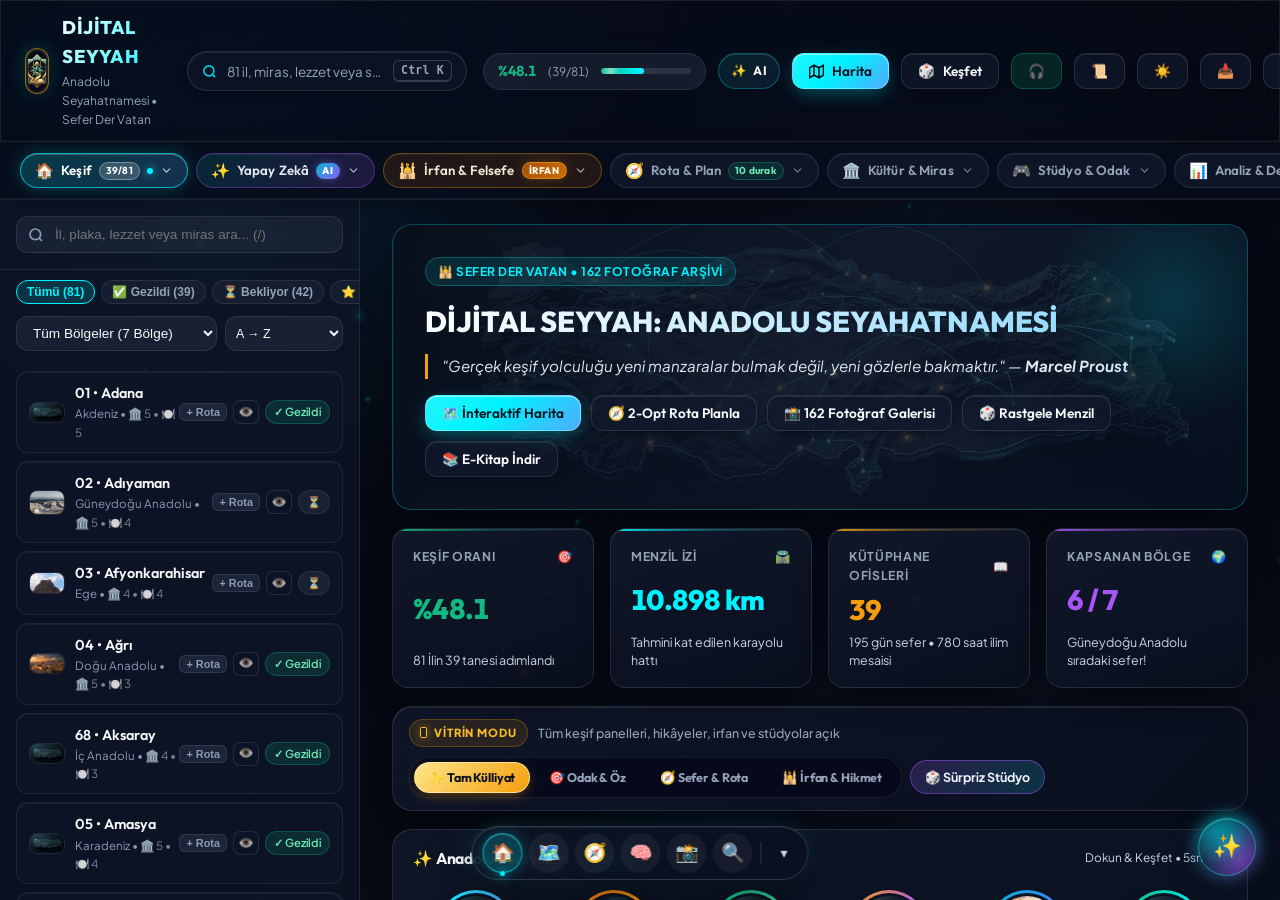
==== index.html @ 4f47860c "feat(wave-11): add cinematic monument lightbox, data vault JSON/GeoJSON hub, PWA v35 sync, CLI docto" ====
﻿<!DOCTYPE html>
<html lang="tr">
<head>
  <meta charset="UTF-8">
  <meta name="viewport" content="width=device-width, initial-scale=1.0">
  <title>Anadolu Seyahatnamesi - Dijital Seyyah Seyir Defteri</title>
  <meta name="description" content="81 il, 7 bölge, 259+ özgün görsel (162 il + 86 anıt ve miras fotoğrafı), kütüphane ofisleri, 2-opt rota optimizasyonu ve modern seyyahın interaktif seyahat günlüğü.">
  <meta name="theme-color" content="#0a0f1d">
  <meta property="og:title" content="Dijital Seyyah — Anadolu Seyahatnamesi">
  <meta property="og:description" content="81 il, 7 bölge, 259+ özgün fotoğraf, 2-Opt TSP rota planlayıcı, başarım rozetleri ve interaktif keşif haritası.">
  <meta property="og:image" content="assets/og-cover.jpg">
  <meta property="og:image:width" content="1200">
  <meta property="og:image:height" content="630">
  <meta property="og:type" content="website">
  <meta name="twitter:card" content="summary_large_image">
  <meta name="twitter:image" content="assets/og-cover.jpg">

  <!-- Favicon, Manifest & Fonts -->
  <link rel="icon" href="assets/logo.svg" type="image/svg+xml">
  <link rel="icon" href="assets/favicon.png" type="image/png" sizes="64x64">
  <link rel="apple-touch-icon" href="assets/logo-192.png">
  <link rel="manifest" href="manifest.json">
  <link rel="preconnect" href="https://fonts.googleapis.com">
  <link rel="preconnect" href="https://fonts.gstatic.com" crossorigin>
  <link href="https://fonts.googleapis.com/css2?family=Outfit:wght@400;600;700;800&family=Plus+Jakarta+Sans:wght@300;400;500;600;700&display=swap" rel="stylesheet">

  <!-- CSS Stylesheets -->
  <link rel="stylesheet" href="style.css?v=33">
  <link rel="stylesheet" href="css/modules.css?v=32">
  <link rel="stylesheet" href="css/modules-v2.css?v=32">
  <link rel="stylesheet" href="css/awwwards-polish.css?v=32">
  <link rel="stylesheet" href="css/nextgen-v4.css?v=32">
  <link rel="stylesheet" href="css/wave5-masterpiece.css?v=32">
  <link rel="stylesheet" href="css/wave6-architecture.css?v=32">
  <link rel="stylesheet" href="css/wave7-irfan-aesthetic.css?v=32">
  <link rel="stylesheet" href="css/wave8-magnum-opus.css?v=32">
  <link rel="stylesheet" href="css/wave9-encyclopedia.css?v=32">
  <link rel="stylesheet" href="css/wave10-ux-polish.css?v=35">
  <link rel="stylesheet" href="css/mobile-responsive-fix.css?v=32">
</head>
<body>
  <div class="app-container">
    <!-- Header Section -->
    <header class="glass">
      <div class="header-left">
        <button class="btn btn-outline mobile-menu-btn" id="btn-mobile-sidebar" aria-label="Şehir Listesini Aç">
          ☰ <span class="mobile-menu-label">İller</span>
        </button>

        <div class="logo-section" id="logo-section" title="Genel Bakışa Dön">
          <div class="logo-icon">
            <img src="assets/logo.png" alt="Dijital Seyyah Amblemi" class="brand-logo-img" width="44" height="44" onerror="this.src='assets/logo.svg'" />
          </div>
          <div class="logo-text">
            <h1>DİJİTAL SEYYAH</h1>
            <p>Anadolu Seyahatnamesi • Sefer Der Vatan</p>
          </div>
        </div>
      </div>

      <!-- Center Spotlight Search Trigger -->
      <button class="header-spotlight-btn" id="btn-cmd-palette" title="Hızlı Komut & Arama Paleti (Ctrl+K)">
        <svg width="15" height="15" viewBox="0 0 24 24" fill="none" stroke="currentColor" stroke-width="2.5"><circle cx="11" cy="11" r="8"></circle><line x1="21" y1="21" x2="16.65" y2="16.65"></line></svg>
        <span class="spotlight-placeholder">81 il, miras, lezzet veya stüdyo ara...</span>
        <kbd class="cmd-kbd">Ctrl K</kbd>
      </button>

      <div class="header-actions">
        <!-- Live Progress Indicator -->
        <div class="header-progress-group">
          <span class="header-progress-pct" id="stats-pct">%0.0</span>
          <span style="font-size: 0.75rem; color: var(--text-muted);" id="stats-count">(0/81)</span>
          <div class="mini-progress-bar">
            <div class="mini-progress-fill" id="stats-progress-bar" style="width: 0%;"></div>
          </div>
        </div>

        <button class="btn btn-primary" id="btn-map" title="İnteraktif Folium Haritasını Aç">
          <svg width="15" height="15" viewBox="0 0 24 24" fill="none" stroke="currentColor" stroke-width="2.5"><polygon points="1 6 1 22 8 18 16 22 23 18 23 2 16 6 8 2 1 6"></polygon><line x1="8" y1="2" x2="8" y2="18"></line><line x1="16" y1="6" x2="16" y2="22"></line></svg>
          <span class="btn-label">Harita</span>
        </button>

        <button class="btn btn-outline" id="btn-random" title="Rastgele Bir Menzil Keşfet">
          🎲 <span class="btn-label">Keşfet</span>
        </button>

        <div class="ambient-menu-wrap" id="ambient-menu-wrap">
          <button class="btn btn-sound" id="btn-ambient" title="Tefekkür & Kütüphane Sesleri" aria-haspopup="true" aria-expanded="false">
            🎧
          </button>
          <div class="ambient-popover" id="ambient-popover" role="dialog" aria-label="Tefekkür Ses Kontrolü">
            <div class="ambient-popover-header">
              <span>🎧 Tefekkür &amp; Kütüphane Sesleri</span>
              <button class="ambient-stop-mini" id="btn-ambient-stop" title="Sesi Kapat">🔇 Kapat</button>
            </div>
            <div class="ambient-presets-list" id="ambient-presets-list">
              <button class="ambient-preset-btn" data-sound-id="ney">
                <span>🎶 Tasavvufi Ney Taksimi</span>
                <span class="ambient-preset-tag">Gerçek Kayıt</span>
              </button>
              <button class="ambient-preset-btn" data-sound-id="rain">
                <span>🌧️ Kütüphane Yağmuru</span>
                <span class="ambient-preset-tag">Odak</span>
              </button>
              <button class="ambient-preset-btn" data-sound-id="wind">
                <span>🌬️ Anadolu Bozkır Esintisi</span>
                <span class="ambient-preset-tag">Tefekkür</span>
              </button>
              <button class="ambient-preset-btn" data-sound-id="waves">
                <span>🌊 Ege &amp; Karadeniz Dalgaları</span>
                <span class="ambient-preset-tag">Huzur</span>
              </button>
            </div>
            <div class="ambient-vol-row">
              <span style="font-size: 0.78rem; color: var(--text-secondary);">🔈 Ses</span>
              <input type="range" id="ambient-volume-slider" class="ambient-vol-slider" min="0" max="100" value="55" aria-label="Ses Seviyesi" />
              <span id="ambient-volume-val" style="font-size: 0.75rem; font-weight: 700; color: var(--accent-cyan); min-width: 34px; text-align: right;">%55</span>
            </div>
            <button class="btn btn-outline ambient-studio-link" id="btn-open-sound-studio">
              🎚️ 5 Kanallı Ses Stüdyosunu Aç ➔
            </button>
          </div>
        </div>

        <button class="btn btn-outline" id="btn-quote" title="Günün Tefekkür Hikmeti">
          📜
        </button>

        <button class="btn btn-outline" id="btn-theme" title="Gece / Gündüz Teması Değiştir" aria-label="Tema Değiştir">
          ☀️
        </button>

        <button class="btn btn-outline" id="btn-export" title="Seyahatnameyi Markdown E-Kitap Olarak İndir">
          📥
        </button>

        <button class="btn btn-outline" id="btn-data-vault" title="Veri Kasası: Yedekle / Geri Yükle / GeoJSON (Alt+B)" aria-label="Veri Kasası" onclick="window.SEYYAH_MODULES && window.SEYYAH_MODULES.dataVault && window.SEYYAH_MODULES.dataVault.open()">
          🗄️
        </button>
      </div>
    </header>

    <!-- Mobile Sidebar Backdrop -->
    <div class="sidebar-backdrop" id="sidebar-backdrop"></div>

    <!-- Secondary Interactive Modules Navigation Strip -->
    <nav class="module-nav-strip" aria-label="Keşif Modülleri">
      <button class="module-nav-btn active" data-view="dashboard">🏠 Genel Bakış</button>
      <button class="module-nav-btn" data-view="cinematicTour">🎬 Sinematik Tur</button>
      <button class="module-nav-btn" data-view="atlas">🗺️ Vektör Atlas</button>
      <button class="module-nav-btn" data-view="route">🧭 Rota &amp; GPX</button>
      <button class="module-nav-btn" data-view="radar">📡 Menzil Radarı</button>
      <button class="module-nav-btn" data-view="advisor">✨ Seyyah Rehberi</button>
      <button class="module-nav-btn" data-view="aiPlanner">🧠 AI Planlayıcı</button>
      <button class="module-nav-btn" data-view="pomodoro">🍅 Kütüphane Odak</button>
      <button class="module-nav-btn" data-view="achievements">🏆 Başarımlar</button>
      <button class="module-nav-btn" data-view="bucketList">🎯 Hedefler</button>
      <button class="module-nav-btn" data-view="photoWall">🖼️ 162 Mozaik</button>
      <button class="module-nav-btn" data-view="deepStats">📈 İleri Analitik</button>
      <button class="module-nav-btn" data-view="passport">🛂 Pasaport</button>
      <button class="module-nav-btn" data-view="unesco">🏛️ UNESCO (21)</button>
      <button class="module-nav-btn" data-view="regions">🌍 7 Bölge</button>
      <button class="module-nav-btn" data-view="gallery">📸 Galeri (162)</button>
      <button class="module-nav-btn" data-view="compare">⚖️ Karşılaştır</button>
      <button class="module-nav-btn" data-view="gastronomy">🍽️ Lezzetler</button>
      <button class="module-nav-btn" data-view="landmarks">🕌 Miras (373)</button>
      <button class="module-nav-btn" data-view="libraries">📚 Kütüphaneler</button>
      <button class="module-nav-btn" data-view="quiz">🎯 Bilgi Yarışması</button>
      <button class="module-nav-btn" data-view="distanceGame">🎮 Mesafe Düellosu</button>
      <button class="module-nav-btn" data-view="analytics">📊 81 Plaka</button>
      <button class="module-nav-btn" data-view="timeline">⏳ Kronoloji</button>
      <button class="module-nav-btn" data-view="seasons">🌤️ Mevsimler</button>
      <button class="module-nav-btn" data-view="postcard">📮 Kartpostal</button>
      <button class="module-nav-btn" data-view="sound">🎧 Ses Stüdyosu</button>
      <button class="module-nav-btn" data-view="packing">🎒 Sırt Çantası</button>
      <button class="module-nav-btn" data-view="budget">💰 Bütçe</button>
      <button class="module-nav-btn" data-view="reader">📖 Makaleler</button>
      <button class="module-nav-btn" data-view="journal">📝 Seyir Defterim</button>
    </nav>

    <!-- Main Workspace Layout -->
    <div class="main-layout">
      <!-- Left Sidebar (Search & City Explorer) -->
      <aside class="sidebar" id="city-sidebar">
        <!-- Mobile Sidebar Header -->
        <div class="sidebar-mobile-header">
          <span>🗺️ 81 İl Keşif Rehberi</span>
          <button class="modal-close-btn" id="btn-close-sidebar" aria-label="Listeyi Kapat">&times;</button>
        </div>

        <!-- Search Box -->
        <div class="sidebar-search-box">
          <div class="search-input-wrapper">
            <svg width="16" height="16" viewBox="0 0 24 24" fill="none" stroke="currentColor" stroke-width="2.5"><circle cx="11" cy="11" r="8"></circle><line x1="21" y1="21" x2="16.65" y2="16.65"></line></svg>
            <input type="text" id="search-input" class="search-input" placeholder="İl, plaka, lezzet veya miras ara... (/)">
          </div>
        </div>

        <!-- Filter Pills -->
        <div class="filter-pills">
          <button class="filter-pill active" data-filter="all" id="pill-all">Tümü (81)</button>
          <button class="filter-pill" data-filter="visited" id="pill-visited">✅ Gezildi</button>
          <button class="filter-pill" data-filter="unvisited" id="pill-unvisited">⏳ Bekliyor</button>
          <button class="filter-pill" data-filter="favorites" id="pill-favorites">⭐ Favori (0)</button>
        </div>

        <!-- Region & Sort Controls -->
        <div class="region-filter-wrapper sidebar-selects-row">
          <select id="region-select" class="region-select">
            <option value="all">Tüm Bölgeler (7 Bölge)</option>
          </select>
          <select id="sort-select" class="region-select sort-select" aria-label="Sıralama">
            <option value="name">A → Z</option>
            <option value="plate">Plaka 01→81</option>
            <option value="visited">Gezilenler Önce</option>
          </select>
        </div>

        <!-- Scrollable Cities List -->
        <div class="cities-list" id="cities-list">
          <!-- Rendered dynamically by app.js -->
        </div>
      </aside>

      <!-- Central Content Viewport -->
      <main class="content-viewport" id="viewport-content">
        <!-- Rendered dynamically by app.js -->
      </main>
    </div>
  </div>

  <!-- Interactive Map Modal Overlay -->
  <div class="modal-overlay" id="map-modal" role="dialog" aria-modal="true" aria-label="İnteraktif Keşif Haritası">
    <div class="modal-content" style="width: 95%; max-width: 1240px; height: 90vh;">
      <div class="modal-header">
        <div style="font-family: var(--font-heading); font-weight: 700; font-size: 1.1rem; color: var(--accent-cyan); display: flex; align-items: center; gap: 8px;">
          🗺️ İnteraktif Folium / Leaflet Keşif Haritası
        </div>
        <button class="modal-close-btn" aria-label="Kapat">&times;</button>
      </div>
      <div class="modal-body" style="height: 100%;">
        <iframe id="map-iframe" src="travel_map.html?v=32" style="width: 100%; height: 100%; border: none;" title="Seyahat Haritası"></iframe>
      </div>
    </div>
  </div>

  <!-- Hikmet / Quote Modal Overlay -->
  <div class="modal-overlay" id="quote-modal" role="dialog" aria-modal="true" aria-label="Günün Tefekkür Hikmeti">
    <div class="modal-content quote-modal-content">
      <div class="modal-header">
        <div style="font-family: var(--font-heading); font-weight: 700; font-size: 1.05rem; color: var(--accent-gold); display: flex; align-items: center; gap: 8px;">
          📜 Günün Tefekkür Hikmeti
        </div>
        <button class="modal-close-btn" aria-label="Kapat">&times;</button>
      </div>
      <div class="modal-body quote-modal-body">
        <blockquote class="quote-modal-text" id="quote-modal-text"></blockquote>
        <div class="quote-modal-author" id="quote-modal-author"></div>
        <div class="quote-modal-actions">
          <button class="btn btn-primary" id="btn-next-quote">✨ Yeni Hikmet Getir</button>
          <button class="btn btn-outline" id="btn-copy-quote">📋 Kopyala</button>
        </div>
      </div>
    </div>
  </div>

  <!-- Photo Gallery Lightbox Modal Overlay -->
  <div class="modal-overlay lightbox-overlay" id="lightbox-modal" role="dialog" aria-modal="true" aria-label="Fotoğraf Galerisi Önizleme">
    <div class="lightbox-content">
      <button class="lightbox-close-btn modal-close-btn" id="lightbox-close-btn" aria-label="Kapat">&times;</button>
      <button class="lightbox-nav-btn lightbox-prev" id="lightbox-prev-btn" aria-label="Önceki Fotoğraf">&#10094;</button>
      <figure class="lightbox-figure">
        <img id="lightbox-img" src="" alt="Menzil Fotoğrafı" />
        <figcaption class="lightbox-caption" id="lightbox-caption"></figcaption>
      </figure>
      <button class="lightbox-nav-btn lightbox-next" id="lightbox-next-btn" aria-label="Sonraki Fotoğraf">&#10095;</button>
    </div>
  </div>

  <!-- Toast Notification Container -->
  <div class="toast-container" id="toast-container" aria-live="polite"></div>

  <!-- Data Module, Interactive Feature Modules & SPA Application Engine -->
  <script src="web_data.js?v=32"></script>
  <script src="js/ai-core.js?v=32"></script>
  <script src="js/command-palette.js?v=32"></script>
  <script src="js/city-compare.js?v=32"></script>
  <script src="js/gastronomy-atlas.js?v=32"></script>
  <script src="js/library-directory.js?v=32"></script>
  <script src="js/anatolia-quiz.js?v=32"></script>
  <script src="js/analytics-charts.js?v=32"></script>
  <script src="js/travel-journal.js?v=32"></script>
  <script src="js/route-tools.js?v=32"></script>
  <script src="js/pwa-ux.js?v=32"></script>
  <script src="js/turkey-svg-atlas.js?v=32"></script>
  <script src="js/packing-checklist.js?v=32"></script>
  <script src="js/postcard-studio.js?v=32"></script>
  <script src="js/heritage-timeline.js?v=32"></script>
  <script src="js/sound-mixer.js?v=32"></script>
  <script src="js/weather-season-guide.js?v=32"></script>
  <script src="js/landmark-explorer.js?v=32"></script>
  <script src="js/reading-companion.js?v=32"></script>
  <script src="js/budget-planner.js?v=32"></script>
  <script src="js/cinematic-tour.js?v=32"></script>
  <script src="js/seyyah-passport.js?v=32"></script>
  <script src="js/radar-explorer.js?v=32"></script>
  <script src="js/seyyah-advisor.js?v=32"></script>
  <script src="js/unesco-showcase.js?v=34"></script>
  <script src="js/distance-game.js?v=32"></script>
  <script src="js/region-dossier.js?v=32"></script>
  <script src="js/ambient-motion.js?v=32"></script>
  <script src="js/dashboard-v3.js?v=32"></script>
  <script src="js/admin-panel.js?v=32"></script>
  <script src="js/floating-ai-copilot.js?v=32"></script>
  <script src="js/ai-city-concierge.js?v=32"></script>
  <script src="js/live-weather-prayer.js?v=32"></script>
  <script src="js/smart-route-ai.js?v=32"></script>
  <script src="js/interactive-3d-cards.js?v=32"></script>
  <script src="js/voice-narrator.js?v=32"></script>
  <script src="js/story-reels.js?v=32"></script>
  <script src="js/keyboard-hud.js?v=32"></script>
  <script src="js/share-card-studio.js?v=32"></script>
  <script src="js/mobile-ux-polish.js?v=32"></script>
  <script src="js/pomodoro-library.js?v=32"></script>
  <script src="js/achievement-engine.js?v=32"></script>
  <script src="js/photo-map-wall.js?v=32"></script>
  <script src="js/bucket-list.js?v=32"></script>
  <script src="js/stats-deep-analytics.js?v=32"></script>
  <script src="js/daily-hikmet-banner.js?v=32"></script>
  <script src="js/accessibility-pwa-pro.js?v=32"></script>
  <script src="js/modern-nav-shell.js?v=32"></script>
  <script src="js/ai-mood-discovery.js?v=32"></script>
  <script src="js/ai-journal-writer.js?v=32"></script>
  <script src="js/ai-city-vs-battle.js?v=32"></script>
  <script src="js/ai-smart-quiz.js?v=32"></script>
  <script src="js/ai-semantic-search.js?v=32"></script>
  <script src="js/ai-gastronomy-chef.js?v=32"></script>
  <script src="js/ai-telemetry-hud.js?v=32"></script>
  <script src="js/sufi-atlas-irfan.js?v=32"></script>
  <script src="js/seven-valleys-sefer.js?v=32"></script>
  <script src="js/tefekkur-zen-mode.js?v=32"></script>
  <script src="js/philosophy-dialogues.js?v=32"></script>
  <script src="js/city-soul-inscriptions.js?v=32"></script>
  <script src="js/dashboard-philosophy-ribbon.js?v=32"></script>
  <script src="js/nomad-ethos-manifesto.js?v=32"></script>
  <script src="js/civilization-layers.js?v=32"></script>
  <script src="js/dashboard-orchestrator.js?v=32"></script>
  <script src="js/constellation-sky-map.js?v=32"></script>
  <script src="js/karavansaray-network.js?v=34"></script>
  <script src="js/anadolu-poetry-divan.js?v=32"></script>
  <script src="js/library-work-log.js?v=32"></script>
  <script src="js/city-breadcrumb-nav.js?v=32"></script>
  <script src="js/expedition-certificate.js?v=32"></script>
  <script src="js/anadolu-dialect-proverbs.js?v=32"></script>
  <script src="js/thermal-nature-wonders.js?v=34"></script>
  <script src="js/artisan-crafts-bazaar.js?v=32"></script>
  <script src="js/expedition-logbook-timeline.js?v=32"></script>
  <script src="js/mezopotamya-planner.js?v=32"></script>
  <script src="js/anadolu-music-makam.js?v=32"></script>
  <script src="js/architectural-wonders.js?v=34"></script>
  <script src="js/city-quick-preview-modal.js?v=32"></script>
  <script src="js/reading-highlights-notes.js?v=32"></script>
  <script src="js/monument-lightbox-ux.js?v=35"></script>
  <script src="js/data-vault-sync.js?v=35"></script>
  <script src="app.js?v=33"></script>
</body>
</html>
---- style.css ----
/* ==========================================================================
   ANADOLU SEYAHATNAMESİ - ULTRA MODERN GLASSMORPHISM CYBER-SUFI THEME
   ========================================================================== */

:root {
  --bg-primary: #0a0f1d;
  --bg-secondary: #0f172a;
  --bg-card: rgba(30, 41, 59, 0.7);
  --bg-glass: rgba(15, 23, 42, 0.85);
  
  --accent-cyan: #00f2fe;
  --accent-blue: #4facfe;
  --accent-emerald: #10b981;
  --accent-gold: #f59e0b;
  --accent-purple: #a855f7;
  
  --text-primary: #f8fafc;
  --text-secondary: #94a3b8;
  --text-muted: #64748b;
  
  --border-glass: rgba(255, 255, 255, 0.1);
  --border-glow: rgba(0, 242, 254, 0.35);
  
  --radius-sm: 8px;
  --radius-md: 12px;
  --radius-lg: 20px;
  --radius-full: 9999px;
  
  --shadow-subtle: 0 10px 25px -5px rgba(0, 0, 0, 0.5);
  --shadow-glow: 0 0 25px rgba(0, 242, 254, 0.25);
  --font-heading: 'Outfit', -apple-system, BlinkMacSystemFont, 'Segoe UI', Roboto, sans-serif;
  --font-body: 'Plus Jakarta Sans', -apple-system, BlinkMacSystemFont, 'Segoe UI', Roboto, sans-serif;
}

* {
  box-sizing: border-box;
  margin: 0;
  padding: 0;
  scrollbar-width: thin;
  scrollbar-color: rgba(255, 255, 255, 0.2) transparent;
}

body {
  background-color: var(--bg-primary);
  background-image: 
    radial-gradient(at 0% 0%, rgba(0, 242, 254, 0.1) 0px, transparent 50%),
    radial-gradient(at 100% 100%, rgba(16, 185, 129, 0.08) 0px, transparent 50%),
    radial-gradient(at 50% 50%, rgba(15, 23, 42, 0.5) 0px, transparent 100%);
  color: var(--text-primary);
  font-family: var(--font-body);
  min-height: 100vh;
  overflow-x: hidden;
  line-height: 1.6;
}

/* Glassmorphism Classes */
.glass {
  background: var(--bg-glass);
  backdrop-filter: blur(16px);
  -webkit-backdrop-filter: blur(16px);
  border: 1px solid var(--border-glass);
}

.glass-card {
  background: var(--bg-card);
  backdrop-filter: blur(12px);
  -webkit-backdrop-filter: blur(12px);
  border: 1px solid var(--border-glass);
  border-radius: var(--radius-md);
  transition: all 0.3s cubic-bezier(0.4, 0, 0.2, 1);
}

.glass-card:hover {
  border-color: var(--border-glow);
  transform: translateY(-2px);
  box-shadow: var(--shadow-glow);
}

/* App Container */
.app-container {
  display: flex;
  flex-direction: column;
  height: 100vh;
  overflow: hidden;
}

/* Header */
header {
  padding: 12px 24px;
  display: flex;
  justify-content: space-between;
  align-items: center;
  border-bottom: 1px solid var(--border-glass);
  z-index: 100;
  flex-shrink: 0;
}

.logo-section {
  display: flex;
  align-items: center;
  gap: 13px;
  cursor: pointer;
  user-select: none;
}

.logo-icon {
  width: 46px;
  height: 46px;
  border-radius: 13px;
  background: radial-gradient(circle at 50% 40%, #111c35 0%, #050811 100%);
  border: 1.5px solid rgba(251, 191, 36, 0.55);
  display: flex;
  align-items: center;
  justify-content: center;
  overflow: hidden;
  padding: 2px;
  box-shadow: 0 4px 16px rgba(0, 0, 0, 0.55), 0 0 18px rgba(0, 242, 254, 0.25), inset 0 0 8px rgba(251, 191, 36, 0.2);
  transition: transform 0.28s cubic-bezier(0.22, 1, 0.36, 1), box-shadow 0.28s ease, border-color 0.28s ease;
}

.logo-section:hover .logo-icon {
  transform: scale(1.07) rotate(-3deg);
  border-color: #00f2fe;
  box-shadow: 0 6px 22px rgba(0, 0, 0, 0.65), 0 0 24px rgba(0, 242, 254, 0.48), 0 0 18px rgba(251, 191, 36, 0.35);
}

.brand-logo-img {
  width: 100%;
  height: 100%;
  object-fit: cover;
  border-radius: 10px;
  display: block;
}

.logo-text h1 {
  font-family: var(--font-heading);
  font-size: 1.15rem;
  font-weight: 800;
  letter-spacing: 0.5px;
  background: linear-gradient(135deg, #ffffff 0%, var(--accent-cyan) 100%);
  -webkit-background-clip: text;
  -webkit-text-fill-color: transparent;
}

.logo-text p {
  font-size: 0.75rem;
  color: var(--text-secondary);
}

.header-actions {
  display: flex;
  align-items: center;
  gap: 12px;
}

.header-progress-group {
  display: flex;
  align-items: center;
  gap: 12px;
  background: rgba(30, 41, 59, 0.6);
  padding: 6px 14px;
  border-radius: var(--radius-full);
  border: 1px solid var(--border-glass);
}

.header-progress-label {
  font-size: 0.75rem;
  color: var(--text-secondary);
}

.header-progress-pct {
  font-family: var(--font-heading);
  font-weight: 700;
  font-size: 0.9rem;
  color: var(--accent-emerald);
}

.mini-progress-bar {
  width: 90px;
  height: 6px;
  background: rgba(255, 255, 255, 0.1);
  border-radius: var(--radius-full);
  overflow: hidden;
}

.mini-progress-fill {
  height: 100%;
  background: linear-gradient(90deg, var(--accent-emerald), var(--accent-cyan));
  border-radius: var(--radius-full);
  transition: width 0.8s ease;
}

/* Action Buttons */
.btn {
  display: inline-flex;
  align-items: center;
  gap: 8px;
  padding: 8px 16px;
  border-radius: var(--radius-md);
  font-family: var(--font-heading);
  font-size: 0.85rem;
  font-weight: 600;
  cursor: pointer;
  border: 1px solid transparent;
  transition: all 0.2s ease;
  text-decoration: none;
}

.btn-primary {
  background: linear-gradient(135deg, var(--accent-cyan) 0%, var(--accent-blue) 100%);
  color: #04121d;
  box-shadow: 0 4px 15px rgba(0, 242, 254, 0.3);
}

.btn-primary:hover {
  transform: translateY(-1px);
  box-shadow: 0 6px 20px rgba(0, 242, 254, 0.5);
}

.btn-outline {
  background: rgba(30, 41, 59, 0.6);
  color: var(--text-primary);
  border-color: var(--border-glass);
}

.btn-outline:hover {
  background: rgba(51, 65, 85, 0.8);
  border-color: var(--accent-cyan);
  color: var(--accent-cyan);
}

.btn-sound {
  background: rgba(16, 185, 129, 0.15);
  border-color: rgba(16, 185, 129, 0.3);
  color: var(--accent-emerald);
}

.btn-sound.active {
  background: var(--accent-emerald);
  color: #04121d;
  box-shadow: 0 0 15px rgba(16, 185, 129, 0.5);
}

/* Main Layout Grid */
.main-layout {
  display: grid;
  grid-template-columns: 360px 1fr;
  flex: 1;
  overflow: hidden;
}

/* Sidebar */
aside.sidebar {
  border-right: 1px solid var(--border-glass);
  display: flex;
  flex-direction: column;
  overflow: hidden;
  background: rgba(15, 23, 42, 0.6);
}

.sidebar-search-box {
  padding: 16px;
  border-bottom: 1px solid var(--border-glass);
}

.search-input-wrapper {
  position: relative;
  display: flex;
  align-items: center;
}

.search-input-wrapper svg {
  position: absolute;
  left: 12px;
  color: var(--text-muted);
}

.search-input {
  width: 100%;
  padding: 10px 12px 10px 38px;
  background: rgba(30, 41, 59, 0.7);
  border: 1px solid var(--border-glass);
  border-radius: var(--radius-md);
  color: var(--text-primary);
  font-size: 0.85rem;
  outline: none;
  transition: all 0.2s ease;
}

.search-input:focus {
  border-color: var(--accent-cyan);
  box-shadow: 0 0 10px rgba(0, 242, 254, 0.25);
}

.filter-pills {
  display: flex;
  gap: 6px;
  padding: 10px 16px 6px;
  overflow-x: auto;
}

.filter-pill {
  padding: 4px 10px;
  border-radius: var(--radius-full);
  font-size: 0.75rem;
  font-weight: 600;
  cursor: pointer;
  background: rgba(30, 41, 59, 0.5);
  color: var(--text-secondary);
  border: 1px solid var(--border-glass);
  white-space: nowrap;
  transition: all 0.2s ease;
}

.filter-pill.active {
  background: rgba(0, 242, 254, 0.15);
  color: var(--accent-cyan);
  border-color: var(--accent-cyan);
}

.region-filter-wrapper {
  padding: 6px 16px 12px;
}

.region-select {
  width: 100%;
  padding: 8px 12px;
  background: rgba(30, 41, 59, 0.7);
  border: 1px solid var(--border-glass);
  border-radius: var(--radius-md);
  color: var(--text-primary);
  font-size: 0.85rem;
  outline: none;
  cursor: pointer;
}

.cities-list {
  flex: 1;
  overflow-y: auto;
  padding: 8px 16px 16px;
  display: flex;
  flex-direction: column;
  gap: 8px;
}

/* City Item Card */
.city-item {
  display: flex;
  align-items: center;
  justify-content: space-between;
  padding: 10px 12px;
  background: rgba(30, 41, 59, 0.5);
  border: 1px solid var(--border-glass);
  border-radius: var(--radius-md);
  cursor: pointer;
  transition: all 0.2s ease;
}

.city-item:hover {
  background: rgba(51, 65, 85, 0.7);
  border-color: rgba(0, 242, 254, 0.3);
  transform: translateX(3px);
}

.city-item.active {
  background: rgba(0, 242, 254, 0.1);
  border-color: var(--accent-cyan);
}

.city-info-group {
  display: flex;
  align-items: center;
  gap: 10px;
}

.city-plate {
  width: 32px;
  height: 32px;
  border-radius: var(--radius-sm);
  background: rgba(15, 23, 42, 0.8);
  border: 1px solid var(--border-glass);
  display: flex;
  align-items: center;
  justify-content: center;
  font-family: var(--font-heading);
  font-size: 0.8rem;
  font-weight: 700;
  color: var(--text-secondary);
}

.city-name-text {
  font-family: var(--font-heading);
  font-weight: 600;
  font-size: 0.9rem;
  color: var(--text-primary);
}

.city-region-sub {
  font-size: 0.72rem;
  color: var(--text-muted);
}

.city-status-badge {
  font-size: 0.7rem;
  padding: 2px 8px;
  border-radius: var(--radius-full);
  font-weight: 600;
}

.city-status-badge.visited {
  background: rgba(16, 185, 129, 0.15);
  color: #6ee7b7;
  border: 1px solid rgba(16, 185, 129, 0.3);
}

.city-status-badge.unvisited {
  background: rgba(100, 116, 139, 0.15);
  color: var(--text-muted);
  border: 1px solid rgba(100, 116, 139, 0.2);
}

/* Viewport */
.content-viewport {
  overflow-y: auto;
  padding: 24px 32px;
  position: relative;
}

/* Dashboard View */
.dashboard-view {
  display: flex;
  flex-direction: column;
  gap: 28px;
  max-width: 1100px;
  margin: 0 auto;
}

.hero-banner {
  position: relative;
  background: linear-gradient(135deg, rgba(15, 23, 42, 0.9) 0%, rgba(30, 41, 59, 0.8) 100%);
  border: 1px solid var(--border-glass);
  border-radius: var(--radius-lg);
  padding: 32px;
  overflow: hidden;
  box-shadow: var(--shadow-subtle);
}

.hero-banner::before {
  content: '';
  position: absolute;
  top: -50px;
  right: -50px;
  width: 250px;
  height: 250px;
  background: radial-gradient(circle, rgba(0, 242, 254, 0.15) 0%, transparent 70%);
  border-radius: 50%;
  pointer-events: none;
}

.hero-tag {
  display: inline-flex;
  align-items: center;
  gap: 6px;
  background: rgba(0, 242, 254, 0.1);
  color: var(--accent-cyan);
  border: 1px solid rgba(0, 242, 254, 0.25);
  border-radius: var(--radius-full);
  padding: 4px 12px;
  font-size: 0.75rem;
  font-weight: 700;
  text-transform: uppercase;
  letter-spacing: 0.5px;
  margin-bottom: 12px;
}

.hero-banner h2 {
  font-family: var(--font-heading);
  font-size: 1.8rem;
  font-weight: 800;
  margin-bottom: 10px;
  background: linear-gradient(135deg, #ffffff 0%, #cbd5e1 100%);
  -webkit-background-clip: text;
  -webkit-text-fill-color: transparent;
}

.hero-quote {
  font-size: 0.95rem;
  color: var(--text-secondary);
  font-style: italic;
  max-width: 750px;
  border-left: 3px solid var(--accent-gold);
  padding-left: 14px;
  margin-bottom: 16px;
}

.stats-grid {
  display: grid;
  grid-template-columns: repeat(4, 1fr);
  gap: 16px;
}

.stat-card {
  padding: 20px;
  display: flex;
  flex-direction: column;
  gap: 6px;
}

.stat-card-header {
  display: flex;
  justify-content: space-between;
  align-items: center;
  color: var(--text-muted);
  font-size: 0.8rem;
  font-weight: 600;
  text-transform: uppercase;
}

.stat-card-value {
  font-family: var(--font-heading);
  font-size: 1.8rem;
  font-weight: 800;
  color: var(--text-primary);
}

.stat-card-desc {
  font-size: 0.75rem;
  color: var(--text-secondary);
}

/* Regional Breakdown Cards */
.section-title {
  font-family: var(--font-heading);
  font-size: 1.25rem;
  font-weight: 700;
  margin-bottom: 16px;
  display: flex;
  align-items: center;
  gap: 10px;
}

.regions-grid {
  display: grid;
  grid-template-columns: repeat(auto-fill, minmax(300px, 1fr));
  gap: 16px;
}

.region-card {
  padding: 18px;
  display: flex;
  flex-direction: column;
  gap: 12px;
}

.region-card-top {
  display: flex;
  justify-content: space-between;
  align-items: center;
}

.region-card-title {
  font-family: var(--font-heading);
  font-weight: 700;
  font-size: 1rem;
  display: flex;
  align-items: center;
  gap: 8px;
}

.region-card-pct {
  font-family: var(--font-heading);
  font-weight: 700;
  font-size: 0.9rem;
  color: var(--accent-cyan);
}

.region-card-desc {
  font-size: 0.78rem;
  color: var(--text-secondary);
  line-height: 1.4;
}

/* City Detail View */
.city-detail-view {
  display: flex;
  flex-direction: column;
  gap: 24px;
  max-width: 900px;
  margin: 0 auto;
}

.city-hero {
  position: relative;
  height: 280px;
  border-radius: var(--radius-lg);
  overflow: hidden;
  background-size: cover;
  background-position: center;
  display: flex;
  align-items: flex-end;
  padding: 28px;
  border: 1px solid var(--border-glass);
}

.city-hero-overlay {
  position: absolute;
  inset: 0;
  background: linear-gradient(180deg, rgba(15, 23, 42, 0.2) 0%, rgba(15, 23, 42, 0.95) 100%);
}

.city-hero-content {
  position: relative;
  z-index: 2;
  display: flex;
  flex-direction: column;
  gap: 8px;
}

.city-hero-badges {
  display: flex;
  gap: 8px;
}

.city-hero-title {
  font-family: var(--font-heading);
  font-size: 2.2rem;
  font-weight: 800;
  color: #ffffff;
}

.detail-card {
  padding: 24px;
  display: flex;
  flex-direction: column;
  gap: 16px;
}

.landmarks-list {
  display: grid;
  grid-template-columns: repeat(auto-fill, minmax(240px, 1fr));
  gap: 10px;
}

.landmark-item {
  display: flex;
  align-items: center;
  gap: 10px;
  background: rgba(15, 23, 42, 0.5);
  padding: 10px 14px;
  border-radius: var(--radius-md);
  border: 1px solid var(--border-glass);
  font-size: 0.85rem;
}

.tags-cloud {
  display: flex;
  flex-wrap: wrap;
  gap: 8px;
}

.tag-badge {
  background: rgba(0, 242, 254, 0.1);
  color: var(--accent-cyan);
  border: 1px solid rgba(0, 242, 254, 0.25);
  padding: 4px 10px;
  border-radius: var(--radius-full);
  font-size: 0.8rem;
  font-weight: 500;
}

/* Modals */
.modal-overlay {
  position: fixed;
  inset: 0;
  background: rgba(0, 0, 0, 0.75);
  backdrop-filter: blur(8px);
  z-index: 1000;
  display: flex;
  align-items: center;
  justify-content: center;
  padding: 20px;
  opacity: 0;
  pointer-events: none;
  transition: opacity 0.3s ease;
}

.modal-overlay.active {
  opacity: 1;
  pointer-events: auto;
}

.modal-content {
  background: var(--bg-secondary);
  border: 1px solid var(--border-glass);
  border-radius: var(--radius-lg);
  width: 90%;
  max-width: 1000px;
  max-height: 88vh;
  display: flex;
  flex-direction: column;
  overflow: hidden;
  box-shadow: 0 25px 60px rgba(0, 0, 0, 0.8);
}

.modal-header {
  padding: 16px 24px;
  display: flex;
  justify-content: space-between;
  align-items: center;
  border-bottom: 1px solid var(--border-glass);
}

.modal-body {
  flex: 1;
  overflow-y: auto;
  padding: 0;
}

.modal-close-btn {
  background: transparent;
  border: none;
  color: var(--text-secondary);
  font-size: 1.5rem;
  cursor: pointer;
  line-height: 1;
  padding: 4px;
}

.modal-close-btn:hover {
  color: #ffffff;
}

/* Header Left & Mobile Menu */
.header-left {
  display: flex;
  align-items: center;
  gap: 12px;
}

.mobile-menu-btn {
  display: none;
  padding: 7px 12px;
}

.sidebar-mobile-header {
  display: none;
  align-items: center;
  justify-content: space-between;
  padding: 14px 16px;
  border-bottom: 1px solid var(--border-glass);
  font-family: var(--font-heading);
  font-weight: 700;
  font-size: 0.95rem;
  color: var(--accent-cyan);
}

.sidebar-backdrop {
  display: none;
  position: fixed;
  inset: 0;
  background: rgba(0, 0, 0, 0.65);
  backdrop-filter: blur(4px);
  z-index: 490;
}

.sidebar-backdrop.active {
  display: block;
}

.btn.nav-active {
  border-color: var(--accent-cyan);
  background: rgba(0, 242, 254, 0.14);
  color: var(--accent-cyan);
}

/* Quote Modal */
.quote-modal-content {
  max-width: 580px;
  width: 92%;
}

.quote-modal-body {
  padding: 28px 26px;
  display: flex;
  flex-direction: column;
  gap: 18px;
  text-align: center;
}

.quote-modal-text {
  font-size: 1.15rem;
  line-height: 1.7;
  font-style: italic;
  color: var(--text-primary);
  border-left: 3px solid var(--accent-gold);
  padding-left: 16px;
  text-align: left;
}

.quote-modal-author {
  font-family: var(--font-heading);
  font-weight: 700;
  font-size: 0.95rem;
  color: var(--accent-gold);
  text-align: right;
}

.quote-modal-actions {
  display: flex;
  justify-content: center;
  gap: 12px;
  margin-top: 4px;
  flex-wrap: wrap;
}

/* Seyyah Rank & Achievements */
.rank-banner {
  padding: 20px 24px;
  display: flex;
  align-items: center;
  justify-content: space-between;
  gap: 20px;
  flex-wrap: wrap;
  background: linear-gradient(135deg, rgba(245, 158, 11, 0.12) 0%, rgba(15, 23, 42, 0.85) 60%, rgba(0, 242, 254, 0.1) 100%);
  border-color: rgba(245, 158, 11, 0.28);
}

.rank-info {
  display: flex;
  align-items: center;
  gap: 16px;
}

.rank-icon-circle {
  width: 54px;
  height: 54px;
  border-radius: 50%;
  background: rgba(245, 158, 11, 0.18);
  border: 2px solid rgba(245, 158, 11, 0.5);
  display: flex;
  align-items: center;
  justify-content: center;
  font-size: 1.7rem;
  flex-shrink: 0;
}

.rank-title {
  font-family: var(--font-heading);
  font-size: 1.15rem;
  font-weight: 800;
  color: #fcd34d;
}

.rank-desc {
  font-size: 0.82rem;
  color: var(--text-secondary);
}

.rank-next {
  font-size: 0.8rem;
  color: var(--accent-cyan);
  background: rgba(0, 242, 254, 0.08);
  border: 1px solid rgba(0, 242, 254, 0.25);
  padding: 8px 14px;
  border-radius: var(--radius-md);
  font-weight: 600;
}

.badges-grid {
  display: grid;
  grid-template-columns: repeat(auto-fill, minmax(220px, 1fr));
  gap: 12px;
}

.badge-card {
  padding: 14px 16px;
  display: flex;
  flex-direction: column;
  gap: 8px;
}

.badge-card.unlocked {
  border-color: rgba(16, 185, 129, 0.4);
  background: linear-gradient(145deg, rgba(16, 185, 129, 0.12), rgba(30, 41, 59, 0.75));
}

.badge-card.locked {
  opacity: 0.68;
}

.badge-top {
  display: flex;
  align-items: center;
  justify-content: space-between;
  gap: 8px;
}

.badge-title-row {
  display: flex;
  align-items: center;
  gap: 8px;
  font-family: var(--font-heading);
  font-weight: 700;
  font-size: 0.9rem;
}

.badge-status-pill {
  font-size: 0.68rem;
  font-weight: 700;
  padding: 2px 7px;
  border-radius: var(--radius-full);
}

.badge-status-pill.open {
  background: rgba(16, 185, 129, 0.2);
  color: #6ee7b7;
}

.badge-status-pill.closed {
  background: rgba(100, 116, 139, 0.2);
  color: var(--text-muted);
}

.badge-desc {
  font-size: 0.76rem;
  color: var(--text-secondary);
  line-height: 1.4;
}

.badge-progress-meta {
  font-size: 0.72rem;
  color: var(--text-muted);
  display: flex;
  justify-content: space-between;
}

/* Rich City Detail Extras */
.two-col-grid {
  display: grid;
  grid-template-columns: 1fr 1fr;
  gap: 16px;
}

.literary-quotes-list {
  display: flex;
  flex-direction: column;
  gap: 10px;
}

.literary-quote-item {
  font-size: 0.88rem;
  color: var(--text-secondary);
  font-style: italic;
  background: rgba(15, 23, 42, 0.45);
  border-left: 3px solid var(--accent-purple);
  padding: 10px 14px;
  border-radius: 0 var(--radius-sm) var(--radius-sm) 0;
  line-height: 1.55;
}

/* City Photo Gallery (2 Images) & Lightbox */
.city-gallery-grid {
  display: grid;
  grid-template-columns: repeat(2, 1fr);
  gap: 16px;
}

.city-gallery-grid.single-photo {
  grid-template-columns: 1fr;
}

.gallery-thumb-card {
  position: relative;
  border-radius: var(--radius-md);
  overflow: hidden;
  border: 1px solid var(--border-glass);
  background: rgba(15, 23, 42, 0.75);
  cursor: zoom-in;
  aspect-ratio: 16 / 10;
  transition: border-color 0.25s ease, box-shadow 0.25s ease, transform 0.25s ease;
}

.gallery-thumb-card:hover {
  border-color: var(--accent-cyan);
  box-shadow: 0 10px 28px rgba(0, 242, 254, 0.22);
  transform: translateY(-2px);
}

.gallery-thumb-card img {
  width: 100%;
  height: 100%;
  object-fit: cover;
  display: block;
  transition: transform 0.45s cubic-bezier(0.22, 1, 0.36, 1);
}

.gallery-thumb-card:hover img {
  transform: scale(1.07);
}

.gallery-thumb-overlay {
  position: absolute;
  inset: 0;
  background: linear-gradient(180deg, rgba(10, 15, 29, 0.05) 35%, rgba(10, 15, 29, 0.88) 100%);
  display: flex;
  align-items: flex-end;
  justify-content: space-between;
  padding: 12px 14px;
  gap: 8px;
}

.gallery-thumb-label {
  font-family: var(--font-heading);
  font-size: 0.84rem;
  font-weight: 600;
  color: #f8fafc;
}

.gallery-zoom-pill {
  font-size: 0.72rem;
  font-weight: 600;
  color: var(--accent-cyan);
  background: rgba(15, 23, 42, 0.8);
  border: 1px solid rgba(0, 242, 254, 0.35);
  border-radius: var(--radius-full);
  padding: 3px 10px;
  white-space: nowrap;
  transition: background 0.2s ease, color 0.2s ease;
}

.gallery-thumb-card:hover .gallery-zoom-pill {
  background: var(--accent-cyan);
  color: #04121d;
}

/* Lightbox Modal */
.lightbox-overlay {
  background: rgba(5, 10, 20, 0.92);
  backdrop-filter: blur(12px);
  z-index: 1200;
}

.lightbox-content {
  position: relative;
  max-width: 92vw;
  max-height: 90vh;
  display: flex;
  align-items: center;
  justify-content: center;
  gap: 14px;
}

.lightbox-figure {
  display: flex;
  flex-direction: column;
  align-items: center;
  gap: 12px;
  max-width: 82vw;
  max-height: 86vh;
}

.lightbox-figure img {
  max-width: 100%;
  max-height: 76vh;
  object-fit: contain;
  border-radius: var(--radius-md);
  border: 1px solid rgba(255, 255, 255, 0.18);
  box-shadow: 0 24px 70px rgba(0, 0, 0, 0.85);
}

.lightbox-caption {
  font-family: var(--font-heading);
  font-size: 0.95rem;
  font-weight: 600;
  color: var(--text-primary);
  background: rgba(15, 23, 42, 0.85);
  border: 1px solid var(--border-glass);
  padding: 7px 16px;
  border-radius: var(--radius-full);
  text-align: center;
}

.lightbox-close-btn {
  position: fixed;
  top: 20px;
  right: 26px;
  width: 42px;
  height: 42px;
  border-radius: 50%;
  background: rgba(30, 41, 59, 0.85);
  border: 1px solid var(--border-glass);
  color: #f8fafc;
  font-size: 1.6rem;
  display: flex;
  align-items: center;
  justify-content: center;
  z-index: 1210;
  transition: background 0.2s ease, border-color 0.2s ease, transform 0.2s ease;
}

.lightbox-close-btn:hover {
  background: rgba(0, 242, 254, 0.2);
  border-color: var(--accent-cyan);
  color: var(--accent-cyan);
  transform: scale(1.06);
}

.lightbox-nav-btn {
  width: 44px;
  height: 44px;
  border-radius: 50%;
  background: rgba(30, 41, 59, 0.85);
  border: 1px solid var(--border-glass);
  color: #f8fafc;
  font-size: 1.2rem;
  cursor: pointer;
  display: flex;
  align-items: center;
  justify-content: center;
  flex-shrink: 0;
  transition: background 0.2s ease, border-color 0.2s ease, color 0.2s ease;
}

.lightbox-nav-btn:hover {
  background: rgba(0, 242, 254, 0.2);
  border-color: var(--accent-cyan);
  color: var(--accent-cyan);
}

.lightbox-nav-btn.hidden {
  display: none;
}

/* Spiritual Figures & 5-Day Plan Lists */
.spiritual-figures-list,
.five-day-plan-list {
  display: flex;
  flex-direction: column;
  gap: 10px;
}

.spiritual-figure-item {
  font-size: 0.89rem;
  color: var(--text-secondary);
  background: rgba(15, 23, 42, 0.5);
  border: 1px solid rgba(16, 185, 129, 0.22);
  border-left: 3px solid var(--accent-emerald);
  padding: 11px 15px;
  border-radius: 0 var(--radius-md) var(--radius-md) 0;
  line-height: 1.6;
}

.spiritual-figure-item strong {
  color: #6ee7b7;
}

.five-day-plan-item {
  display: flex;
  align-items: flex-start;
  gap: 12px;
  font-size: 0.89rem;
  color: var(--text-secondary);
  background: rgba(15, 23, 42, 0.5);
  border: 1px solid var(--border-glass);
  border-left: 3px solid var(--accent-gold);
  padding: 11px 15px;
  border-radius: 0 var(--radius-md) var(--radius-md) 0;
  line-height: 1.6;
}

.five-day-plan-item strong {
  color: #fcd34d;
}

.plan-step-badge {
  width: 24px;
  height: 24px;
  border-radius: 50%;
  background: rgba(245, 158, 11, 0.16);
  border: 1px solid rgba(245, 158, 11, 0.45);
  color: #fcd34d;
  font-family: var(--font-heading);
  font-size: 0.75rem;
  font-weight: 700;
  display: flex;
  align-items: center;
  justify-content: center;
  flex-shrink: 0;
  margin-top: 2px;
}

.neighbor-cards-grid {
  display: grid;
  grid-template-columns: repeat(auto-fill, minmax(185px, 1fr));
  gap: 10px;
}

.neighbor-card {
  background: rgba(15, 23, 42, 0.55);
  border: 1px solid var(--border-glass);
  border-radius: var(--radius-md);
  padding: 12px 14px;
  cursor: pointer;
  transition: all 0.2s ease;
  display: flex;
  flex-direction: column;
  gap: 4px;
}

.neighbor-card:hover {
  border-color: var(--accent-cyan);
  transform: translateY(-2px);
  background: rgba(30, 41, 59, 0.85);
}

.neighbor-card-top {
  display: flex;
  justify-content: space-between;
  align-items: center;
  font-family: var(--font-heading);
  font-weight: 700;
  font-size: 0.9rem;
}

.neighbor-card-meta {
  font-size: 0.74rem;
  color: var(--text-muted);
  display: flex;
  justify-content: space-between;
}

.city-actions-bar {
  display: flex;
  justify-content: space-between;
  align-items: center;
  gap: 12px;
  flex-wrap: wrap;
}

/* Route Planner SVG Map & Stop Cards */
.route-svg-card {
  padding: 18px 20px;
}

.route-svg-map {
  width: 100%;
  height: auto;
  max-height: 310px;
  background: radial-gradient(circle at 50% 50%, rgba(15, 23, 42, 0.9), rgba(7, 11, 22, 0.95));
  border-radius: var(--radius-md);
  border: 1px solid var(--border-glass);
}

.route-stop-card {
  padding: 14px 18px;
  display: flex;
  align-items: center;
  justify-content: space-between;
  gap: 12px;
  cursor: pointer;
}

.route-summary-pills {
  display: flex;
  gap: 10px;
  flex-wrap: wrap;
}

.route-summary-pill {
  background: rgba(30, 41, 59, 0.75);
  border: 1px solid var(--border-glass);
  border-radius: var(--radius-full);
  padding: 5px 12px;
  font-size: 0.78rem;
  font-weight: 600;
  color: var(--text-primary);
}

/* Responsive */
@media (max-width: 1180px) {
  .header-progress-label {
    display: none;
  }
  .btn-label {
    display: none;
  }
  header {
    padding: 10px 16px;
  }
}

@media (max-width: 960px) {
  .mobile-menu-btn {
    display: inline-flex;
  }
  .main-layout {
    grid-template-columns: 1fr;
  }
  aside.sidebar {
    position: fixed;
    top: 0;
    left: 0;
    bottom: 0;
    width: 320px;
    max-width: 86vw;
    z-index: 500;
    background: var(--bg-secondary);
    transform: translateX(-105%);
    transition: transform 0.28s cubic-bezier(0.4, 0, 0.2, 1);
    box-shadow: 20px 0 50px rgba(0, 0, 0, 0.75);
  }
  aside.sidebar.mobile-open {
    transform: translateX(0);
  }
  .sidebar-mobile-header {
    display: flex;
  }
  .header-progress-group {
    display: none;
  }
  .content-viewport {
    padding: 18px 16px;
  }
  .stats-grid {
    grid-template-columns: 1fr 1fr;
  }
  .two-col-grid {
    grid-template-columns: 1fr;
  }
  .city-gallery-grid {
    grid-template-columns: 1fr;
  }
}

@media (max-width: 540px) {
  .logo-text p {
    display: none;
  }
  .logo-text h1 {
    font-size: 0.95rem;
  }
  .stats-grid {
    grid-template-columns: 1fr;
  }
  .city-hero {
    height: 210px;
    padding: 18px;
  }
  .city-hero-title {
    font-size: 1.65rem;
  }
  .lightbox-nav-btn {
    width: 36px;
    height: 36px;
    font-size: 1rem;
  }
}


/* ==========================================================================
   V3 UPGRADES: LIGHT THEME, HERO BACKDROP, MEGA GALLERY, FAVORITES & TOASTS
   ========================================================================== */

body.light-theme {
  --bg-primary: #f1f5f9;
  --bg-secondary: #ffffff;
  --bg-card: rgba(255, 255, 255, 0.88);
  --bg-glass: rgba(255, 255, 255, 0.92);
  --accent-cyan: #0284c7;
  --accent-blue: #2563eb;
  --accent-emerald: #059669;
  --accent-gold: #d97706;
  --accent-purple: #7c3aed;
  --text-primary: #0f172a;
  --text-secondary: #334155;
  --text-muted: #64748b;
  --border-glass: rgba(15, 23, 42, 0.12);
  --border-glow: rgba(2, 132, 199, 0.35);
  --shadow-subtle: 0 10px 25px -5px rgba(15, 23, 42, 0.1);
  --shadow-glow: 0 8px 25px rgba(2, 132, 199, 0.15);
  background-image:
    radial-gradient(at 0% 0%, rgba(2, 132, 199, 0.08) 0px, transparent 50%),
    radial-gradient(at 100% 100%, rgba(5, 150, 105, 0.08) 0px, transparent 50%);
}

body.light-theme aside.sidebar {
  background: rgba(255, 255, 255, 0.85);
}

body.light-theme .search-input,
body.light-theme .region-select,
body.light-theme .city-item,
body.light-theme .btn-outline,
body.light-theme .header-progress-group,
body.light-theme .landmark-item,
body.light-theme .neighbor-card,
body.light-theme .literary-quote-item {
  background: rgba(241, 245, 249, 0.85);
  color: var(--text-primary);
}

body.light-theme .city-plate {
  background: #e2e8f0;
  color: #0f172a;
}

body.light-theme .logo-text h1 {
  background: linear-gradient(135deg, #0f172a 0%, #0284c7 100%);
  -webkit-background-clip: text;
  -webkit-text-fill-color: transparent;
}

/* Visual Hero Banner Backdrop */
.hero-banner-visual {
  background-image: linear-gradient(115deg, rgba(6, 12, 24, 0.92) 0%, rgba(15, 23, 42, 0.82) 55%, rgba(6, 18, 34, 0.72) 100%), url('assets/banner.jpg');
  background-size: cover;
  background-position: center;
  border-color: rgba(0, 242, 254, 0.25);
}

.hero-banner-visual h2 {
  background: linear-gradient(135deg, #ffffff 0%, #7dd3fc 100%);
  -webkit-background-clip: text;
  -webkit-text-fill-color: transparent;
}

.hero-banner-visual .hero-quote {
  color: #e2e8f0;
}

/* Sidebar Selects Row & Mini Thumbs */
.sidebar-selects-row {
  display: grid;
  grid-template-columns: 1fr 118px;
  gap: 8px;
}

.sort-select {
  font-size: 0.78rem;
  padding: 8px 6px;
}

.city-thumb {
  width: 36px;
  height: 36px;
  border-radius: var(--radius-sm);
  object-fit: cover;
  border: 1px solid var(--border-glass);
  flex-shrink: 0;
}

.city-right-meta {
  display: flex;
  align-items: center;
  gap: 6px;
  flex-shrink: 0;
}

.fav-dot {
  color: #f59e0b;
  font-size: 0.85rem;
}

.btn-fav-active {
  background: rgba(245, 158, 11, 0.2) !important;
  border-color: rgba(245, 158, 11, 0.55) !important;
  color: #fbbf24 !important;
}

/* Mega Photo Gallery View (162 Photos) */
.gallery-filter-bar {
  display: flex;
  gap: 8px;
  flex-wrap: wrap;
  align-items: center;
}

.mega-gallery-grid {
  display: grid;
  grid-template-columns: repeat(auto-fill, minmax(260px, 1fr));
  gap: 16px;
}

.mega-gallery-card {
  overflow: hidden;
  display: flex;
  flex-direction: column;
  padding: 0;
}

.mega-gallery-img-wrap {
  position: relative;
  aspect-ratio: 16 / 10;
  overflow: hidden;
  cursor: pointer;
  background: rgba(15, 23, 42, 0.8);
}

.mega-gallery-img-wrap img {
  width: 100%;
  height: 100%;
  object-fit: cover;
  transition: transform 0.35s ease;
  display: block;
}

.mega-gallery-card:hover .mega-gallery-img-wrap img {
  transform: scale(1.06);
}

.mega-gallery-badge {
  position: absolute;
  top: 10px;
  right: 10px;
  padding: 3px 9px;
  border-radius: var(--radius-full);
  font-size: 0.7rem;
  font-weight: 700;
  backdrop-filter: blur(8px);
}

.mega-gallery-badge.visited {
  background: rgba(16, 185, 129, 0.85);
  color: #04121d;
}

.mega-gallery-badge.unvisited {
  background: rgba(15, 23, 42, 0.8);
  color: #fcd34d;
  border: 1px solid rgba(245, 158, 11, 0.4);
}

.mega-gallery-card-meta {
  padding: 12px 14px;
  display: flex;
  justify-content: space-between;
  align-items: center;
  gap: 10px;
}

.mega-gallery-city-btn {
  background: transparent;
  border: 1px solid var(--border-glass);
  color: var(--accent-cyan);
  border-radius: var(--radius-sm);
  padding: 4px 10px;
  font-size: 0.75rem;
  font-weight: 600;
  cursor: pointer;
  transition: all 0.2s ease;
  white-space: nowrap;
}

.mega-gallery-city-btn:hover {
  border-color: var(--accent-cyan);
  background: rgba(0, 242, 254, 0.12);
}

/* Toast Notifications */
.toast-container {
  position: fixed;
  bottom: 22px;
  right: 22px;
  z-index: 2000;
  display: flex;
  flex-direction: column;
  gap: 8px;
  pointer-events: none;
}

.toast-item {
  background: rgba(15, 23, 42, 0.94);
  color: #f8fafc;
  border: 1px solid rgba(0, 242, 254, 0.4);
  backdrop-filter: blur(12px);
  padding: 10px 16px;
  border-radius: var(--radius-md);
  font-size: 0.84rem;
  font-weight: 600;
  box-shadow: 0 12px 30px rgba(0, 0, 0, 0.5);
  animation: toastIn 0.25s ease forwards;
}

@keyframes toastIn {
  from { opacity: 0; transform: translateY(10px); }
  to { opacity: 1; transform: translateY(0); }
}

/* ==========================================================================
   GLOBAL ACCESSIBILITY (:focus-visible), CUSTOM SCROLLBARS & @media print
   ========================================================================== */

/* Keyboard Focus-Visible Accessibility Rings */
:is(
  a,
  button,
  input,
  select,
  textarea,
  summary,
  [tabindex]:not([tabindex="-1"]),
  [role="button"]
):focus-visible {
  outline: 2px solid var(--accent-cyan, #00f2fe);
  outline-offset: 2px;
  box-shadow: 0 0 0 4px rgba(0, 242, 254, 0.22);
}

body.light-theme :is(
  a,
  button,
  input,
  select,
  textarea,
  summary,
  [tabindex]:not([tabindex="-1"]),
  [role="button"]
):focus-visible {
  outline: 2px solid #0284c7;
  outline-offset: 2px;
  box-shadow: 0 0 0 4px rgba(2, 132, 199, 0.2);
}

/* Refined Custom Scrollbars (WebKit & Standard) */
::-webkit-scrollbar {
  width: 8px;
  height: 8px;
}

::-webkit-scrollbar-track {
  background: rgba(15, 23, 42, 0.25);
  border-radius: 999px;
}

::-webkit-scrollbar-thumb {
  background: rgba(148, 163, 184, 0.34);
  border-radius: 999px;
  border: 2px solid transparent;
  background-clip: content-box;
}

::-webkit-scrollbar-thumb:hover {
  background: rgba(0, 242, 254, 0.55);
  background-clip: content-box;
}

body.light-theme * {
  scrollbar-color: rgba(15, 23, 42, 0.25) transparent;
}

body.light-theme ::-webkit-scrollbar-track {
  background: rgba(15, 23, 42, 0.05);
}

body.light-theme ::-webkit-scrollbar-thumb {
  background: rgba(15, 23, 42, 0.24);
  background-clip: content-box;
}

body.light-theme ::-webkit-scrollbar-thumb:hover {
  background: rgba(2, 132, 199, 0.5);
  background-clip: content-box;
}

/* Clean PDF / Paper Print Layout (@media print) */
@media print {
  @page {
    margin: 14mm 12mm;
  }

  html,
  body {
    background: #ffffff !important;
    background-image: none !important;
    color: #0f172a !important;
    height: auto !important;
    min-height: auto !important;
    overflow: visible !important;
    font-size: 11pt !important;
    -webkit-print-color-adjust: exact;
    print-color-adjust: exact;
  }

  /* Hide non-printable navigation, chrome, modals, and floating widgets */
  header,
  aside,
  .sidebar,
  #sidebar,
  .sidebar-backdrop,
  nav.module-nav-strip,
  .module-nav-strip,
  #mnav-dropdown-portal,
  .modal,
  .modal-overlay,
  .lightbox-overlay,
  .toast-container,
  #toast-container,
  #seyyah-quick-dock,
  #seyyah-back-to-top,
  #seyyah-mobile-scroll-top,
  .seyyah-back-to-top,
  .sc-orb-btn,
  .sc-drawer,
  .ambient-popover,
  .mobile-menu-btn,
  .header-actions,
  .bl-confetti-layer,
  .no-print {
    display: none !important;
  }

  .app-container,
  .main-layout,
  .content-viewport,
  #viewport-content {
    display: block !important;
    position: static !important;
    height: auto !important;
    max-height: none !important;
    width: 100% !important;
    max-width: 100% !important;
    overflow: visible !important;
    padding: 0 !important;
    margin: 0 !important;
    background: #ffffff !important;
  }

  /* Ensure dark-on-white readability across cards, heroes, and studio modules */
  .glass,
  .glass-card,
  .detail-card,
  .stat-card,
  .hero-banner,
  .hero-banner-visual,
  .bl-hero,
  .bl-card,
  .bl-add-card,
  .bl-controls,
  .bl-cat-breakdown,
  .bp-hero,
  .bp-card,
  .bp-savings-card,
  .packing-hero,
  .packing-telemetry,
  .packing-optimizer,
  .packing-cat-card,
  .compare-card,
  .compare-telemetry,
  .compare-summary-banner,
  .mzp-hero,
  .mzp-section,
  .mzp-bento-card,
  .mzp-dossier-card {
    background: #ffffff !important;
    background-image: none !important;
    color: #0f172a !important;
    border: 1px solid #cbd5e1 !important;
    box-shadow: none !important;
    backdrop-filter: none !important;
    -webkit-backdrop-filter: none !important;
    break-inside: avoid;
    page-break-inside: avoid;
  }

  h1, h2, h3, h4, h5, h6,
  p, li, span, strong, td, th, blockquote, code {
    color: #0f172a !important;
    text-shadow: none !important;
  }

  .compare-hero-title,
  .city-hero h1,
  .city-hero h2 {
    color: #0f172a !important;
  }

  .compare-hero-overlay {
    display: none !important;
  }

  img,
  svg {
    max-width: 100% !important;
    break-inside: avoid;
    page-break-inside: avoid;
  }

  a {
    color: #0369a1 !important;
    text-decoration: underline !important;
  }
}


/* =========================================================================
   WAVE 11: VISUAL ENRICHMENT — 7-REGION CARDS, NOMAD MEDIA & STUDIO BANNERS
   ========================================================================= */
.region-card.region-card-has-visual {
  padding: 0;
  overflow: hidden;
  display: flex;
  flex-direction: column;
}

.region-card-visual-wrap {
  position: relative;
  width: 100%;
  height: 118px;
  overflow: hidden;
  background: #0b1222;
}

.region-card-visual-img {
  width: 100%;
  height: 100%;
  object-fit: cover;
  display: block;
  transition: transform 0.55s cubic-bezier(0.22, 1, 0.36, 1);
}

.region-card.region-card-has-visual:hover .region-card-visual-img {
  transform: scale(1.07);
}

.region-card-visual-scrim {
  position: absolute;
  inset: 0;
  background: linear-gradient(180deg, rgba(10, 15, 29, 0.1) 0%, rgba(10, 15, 29, 0.72) 100%);
  pointer-events: none;
}

.region-card-visual-pct {
  position: absolute;
  top: 10px;
  right: 10px;
  padding: 3px 9px;
  border-radius: 999px;
  font-family: var(--font-heading, 'Outfit', sans-serif);
  font-size: 0.74rem;
  font-weight: 800;
  background: rgba(10, 15, 29, 0.78);
  border: 1px solid rgba(255, 255, 255, 0.25);
  backdrop-filter: blur(8px);
}

.region-card-content {
  padding: 14px 16px 16px;
  display: flex;
  flex-direction: column;
  gap: 8px;
}

.nomad-discipline-grid {
  display: grid;
  grid-template-columns: 280px 1fr;
  gap: 20px;
  align-items: center;
}

.nomad-discipline-media {
  width: 100%;
  height: 168px;
  border-radius: var(--radius-md, 14px);
  overflow: hidden;
  border: 1px solid var(--border-glass);
}

.nomad-discipline-media img {
  width: 100%;
  height: 100%;
  object-fit: cover;
  display: block;
  transition: transform 0.45s ease;
}

.nomad-discipline-card:hover .nomad-discipline-media img {
  transform: scale(1.05);
}

.seyyah-studio-visual-banner {
  position: relative;
  width: 100%;
  height: 190px;
  border-radius: var(--radius-lg, 18px);
  overflow: hidden;
  margin-bottom: 18px;
  border: 1px solid rgba(255, 255, 255, 0.14);
  box-shadow: 0 18px 40px -16px rgba(0, 0, 0, 0.65);
}

.seyyah-studio-visual-banner img {
  width: 100%;
  height: 100%;
  object-fit: cover;
  display: block;
}

.seyyah-studio-visual-overlay {
  position: absolute;
  inset: 0;
  background: linear-gradient(90deg, rgba(10, 15, 29, 0.88) 0%, rgba(10, 15, 29, 0.45) 58%, rgba(10, 15, 29, 0.22) 100%);
  display: flex;
  flex-direction: column;
  justify-content: flex-end;
  padding: 20px 24px;
}

.seyyah-studio-visual-eyebrow {
  font-size: 0.72rem;
  font-weight: 800;
  letter-spacing: 0.09em;
  text-transform: uppercase;
  color: #fbbf24;
  margin-bottom: 4px;
}

.seyyah-studio-visual-title {
  font-family: var(--font-heading, 'Outfit', sans-serif);
  font-size: 1.35rem;
  font-weight: 800;
  color: #ffffff;
  text-shadow: 0 2px 10px rgba(0, 0, 0, 0.6);
}

.seyyah-studio-visual-sub {
  font-size: 0.84rem;
  color: #e2e8f0;
  margin-top: 3px;
  max-width: 620px;
}

body.light-theme .seyyah-studio-visual-banner {
  border-color: rgba(15, 23, 42, 0.14);
  box-shadow: 0 14px 30px -12px rgba(15, 23, 42, 0.22);
}

@media (max-width: 760px) {
  .nomad-discipline-grid {
    grid-template-columns: 1fr;
  }
  .nomad-discipline-media {
    height: 160px;
  }
  .seyyah-studio-visual-banner {
    height: 156px;
  }
}
---- css/modules.css ----
/* ==========================================================================
   ANADOLU SEYAHATNAMESİ — 2026 GLASSMORPHISM MODULES DESIGN SYSTEM
   Styles all 9 interactive web modules + PWA UX in Dark & Light themes
   ========================================================================== */

/* --------------------------------------------------------------------------
   0. SHARED MODULE PRIMITIVES & ANIMATIONS
   -------------------------------------------------------------------------- */
@keyframes modFadeSlideUp {
  from {
    opacity: 0;
    transform: translateY(10px);
  }
  to {
    opacity: 1;
    transform: translateY(0);
  }
}

@keyframes modScaleIn {
  from {
    opacity: 0;
    transform: scale(0.96) translateY(-6px);
  }
  to {
    opacity: 1;
    transform: scale(1) translateY(0);
  }
}

@keyframes quizPop {
  0% { transform: scale(1); }
  50% { transform: scale(1.025); }
  100% { transform: scale(1); }
}

@keyframes quizShake {
  0%, 100% { transform: translateX(0); }
  20% { transform: translateX(-5px); }
  40% { transform: translateX(5px); }
  60% { transform: translateX(-4px); }
  80% { transform: translateX(4px); }
}

@keyframes pulseGlow {
  0%, 100% { box-shadow: 0 0 18px rgba(0, 242, 254, 0.22); }
  50% { box-shadow: 0 0 28px rgba(0, 242, 254, 0.45); }
}

/* --------------------------------------------------------------------------
   1. SECONDARY MODULE NAV BAR
   -------------------------------------------------------------------------- */
.module-nav-strip {
  display: flex;
  align-items: center;
  gap: 8px;
  padding: 10px 24px;
  background: var(--bg-glass);
  backdrop-filter: blur(18px);
  -webkit-backdrop-filter: blur(18px);
  border-bottom: 1px solid var(--border-glass);
  overflow-x: auto;
  overflow-y: hidden;
  scrollbar-width: none;
  flex-shrink: 0;
  z-index: 90;
  position: relative;
}

.module-nav-strip::-webkit-scrollbar {
  display: none;
}

.module-nav-btn {
  display: inline-flex;
  align-items: center;
  gap: 7px;
  padding: 7px 14px;
  border-radius: var(--radius-full);
  background: rgba(30, 41, 59, 0.52);
  border: 1px solid var(--border-glass);
  color: var(--text-secondary);
  font-family: var(--font-heading);
  font-size: 0.82rem;
  font-weight: 600;
  letter-spacing: 0.01em;
  white-space: nowrap;
  cursor: pointer;
  flex-shrink: 0;
  transition: all 0.22s cubic-bezier(0.4, 0, 0.2, 1);
  user-select: none;
}

.module-nav-btn:hover {
  background: rgba(51, 65, 85, 0.72);
  border-color: var(--border-glow);
  color: var(--text-primary);
  transform: translateY(-1px);
  box-shadow: 0 4px 14px rgba(0, 242, 254, 0.14);
}

.module-nav-btn:focus-visible {
  outline: 2px solid var(--accent-cyan);
  outline-offset: 2px;
}

.module-nav-btn.active {
  background: linear-gradient(135deg, rgba(0, 242, 254, 0.22) 0%, rgba(79, 172, 254, 0.22) 100%);
  border-color: var(--accent-cyan);
  color: #ffffff;
  box-shadow: 0 0 18px rgba(0, 242, 254, 0.28), inset 0 1px 0 rgba(255, 255, 255, 0.16);
}

.module-nav-btn kbd,
.module-nav-btn .cmd-kbd {
  margin-left: 4px;
  font-size: 0.68rem;
  padding: 1px 6px;
}

/* --------------------------------------------------------------------------
   2. COMMAND PALETTE (Ctrl+K)
   -------------------------------------------------------------------------- */
.cmd-overlay {
  position: fixed;
  inset: 0;
  z-index: 3000;
  background: rgba(4, 9, 20, 0.76);
  backdrop-filter: blur(12px);
  -webkit-backdrop-filter: blur(12px);
  display: none;
  align-items: flex-start;
  justify-content: center;
  padding: 10vh 16px 24px;
  animation: modFadeSlideUp 0.16s ease-out;
}

.cmd-overlay.active,
.cmd-overlay.open {
  display: flex;
}

.cmd-overlay.hidden,
.cmd-overlay[hidden],
.cmd-overlay[aria-hidden="true"] {
  display: none !important;
}

.cmd-box {
  width: 100%;
  max-width: 640px;
  max-height: 76vh;
  background: rgba(15, 23, 42, 0.94);
  backdrop-filter: blur(24px);
  -webkit-backdrop-filter: blur(24px);
  border: 1px solid rgba(0, 242, 254, 0.32);
  border-radius: var(--radius-lg);
  box-shadow: 0 28px 80px rgba(0, 0, 0, 0.72), 0 0 40px rgba(0, 242, 254, 0.16);
  display: flex;
  flex-direction: column;
  overflow: hidden;
  animation: modScaleIn 0.18s cubic-bezier(0.22, 1, 0.36, 1);
}

.cmd-header {
  display: flex;
  align-items: center;
  gap: 12px;
  padding: 15px 18px;
  border-bottom: 1px solid var(--border-glass);
  background: rgba(30, 41, 59, 0.45);
}

.cmd-header svg {
  color: var(--accent-cyan);
  flex-shrink: 0;
}

.cmd-input {
  flex: 1;
  width: 100%;
  background: transparent;
  border: none;
  outline: none;
  color: var(--text-primary);
  font-family: var(--font-body);
  font-size: 1rem;
  font-weight: 500;
}

.cmd-input::placeholder {
  color: var(--text-muted);
}

.cmd-list {
  flex: 1;
  overflow-y: auto;
  padding: 10px;
  display: flex;
  flex-direction: column;
  gap: 4px;
  max-height: 56vh;
}

.cmd-item {
  display: flex;
  align-items: center;
  justify-content: space-between;
  gap: 12px;
  padding: 11px 14px;
  border-radius: var(--radius-md);
  border: 1px solid transparent;
  background: transparent;
  color: var(--text-primary);
  font-size: 0.9rem;
  cursor: pointer;
  text-align: left;
  width: 100%;
  transition: all 0.16s ease;
}

.cmd-item:hover,
.cmd-item.selected {
  background: linear-gradient(135deg, rgba(0, 242, 254, 0.14) 0%, rgba(79, 172, 254, 0.12) 100%);
  border-color: var(--border-glow);
  color: #ffffff;
  box-shadow: 0 4px 16px rgba(0, 242, 254, 0.12);
}

.cmd-item.selected {
  transform: translateX(2px);
}

.cmd-item small,
.cmd-item .cmd-item-sub {
  color: var(--text-secondary);
  font-size: 0.78rem;
}

.cmd-kbd {
  display: inline-flex;
  align-items: center;
  justify-content: center;
  padding: 2px 7px;
  min-width: 24px;
  border-radius: 6px;
  background: rgba(15, 23, 42, 0.85);
  border: 1px solid rgba(255, 255, 255, 0.16);
  border-bottom-width: 2px;
  color: var(--text-secondary);
  font-family: ui-monospace, SFMono-Regular, Menlo, Monaco, Consolas, monospace;
  font-size: 0.72rem;
  font-weight: 700;
  line-height: 1.3;
  letter-spacing: 0.02em;
  white-space: nowrap;
}

.cmd-empty {
  padding: 40px 20px;
  text-align: center;
  color: var(--text-muted);
  font-size: 0.92rem;
  display: flex;
  flex-direction: column;
  align-items: center;
  gap: 8px;
}

/* --------------------------------------------------------------------------
   3. CITY COMPARISON STUDIO
   -------------------------------------------------------------------------- */
.compare-controls {
  display: flex;
  flex-wrap: wrap;
  align-items: center;
  gap: 12px;
  padding: 16px 20px;
  background: var(--bg-card);
  backdrop-filter: blur(14px);
  -webkit-backdrop-filter: blur(14px);
  border: 1px solid var(--border-glass);
  border-radius: var(--radius-lg);
  margin-bottom: 18px;
}

.compare-controls select {
  flex: 1;
  min-width: 190px;
  padding: 10px 14px;
  background: rgba(15, 23, 42, 0.75);
  border: 1px solid var(--border-glass);
  border-radius: var(--radius-md);
  color: var(--text-primary);
  font-family: var(--font-body);
  font-size: 0.88rem;
  font-weight: 600;
  outline: none;
  cursor: pointer;
  transition: border-color 0.2s ease, box-shadow 0.2s ease;
}

.compare-controls select:focus {
  border-color: var(--accent-cyan);
  box-shadow: 0 0 12px rgba(0, 242, 254, 0.22);
}

.compare-telemetry {
  display: flex;
  flex-wrap: wrap;
  align-items: center;
  justify-content: space-between;
  gap: 12px;
  padding: 14px 20px;
  margin-bottom: 20px;
  border-radius: var(--radius-md);
  background: linear-gradient(135deg, rgba(0, 242, 254, 0.1) 0%, rgba(168, 85, 247, 0.1) 50%, rgba(16, 185, 129, 0.1) 100%);
  border: 1px solid rgba(0, 242, 254, 0.28);
  backdrop-filter: blur(12px);
  -webkit-backdrop-filter: blur(12px);
  font-family: var(--font-heading);
  font-size: 0.9rem;
  font-weight: 600;
  color: var(--text-primary);
}

.compare-grid {
  display: grid;
  grid-template-columns: repeat(2, minmax(0, 1fr));
  gap: 20px;
  animation: modFadeSlideUp 0.25s ease;
}

.compare-card {
  background: var(--bg-card);
  backdrop-filter: blur(14px);
  -webkit-backdrop-filter: blur(14px);
  border: 1px solid var(--border-glass);
  border-radius: var(--radius-lg);
  padding: 18px;
  display: flex;
  flex-direction: column;
  gap: 16px;
  transition: border-color 0.25s ease, box-shadow 0.25s ease, transform 0.25s ease;
}

.compare-card:hover {
  border-color: var(--border-glow);
  box-shadow: var(--shadow-glow);
  transform: translateY(-2px);
}

.compare-hero {
  position: relative;
  height: 185px;
  border-radius: var(--radius-md);
  overflow: hidden;
  background-size: cover;
  background-position: center;
  background-color: rgba(15, 23, 42, 0.85);
  border: 1px solid var(--border-glass);
  display: flex;
  flex-direction: column;
  justify-content: flex-end;
  padding: 16px;
}

.compare-hero::before {
  content: "";
  position: absolute;
  inset: 0;
  background: linear-gradient(180deg, rgba(10, 15, 29, 0.12) 0%, rgba(10, 15, 29, 0.88) 100%);
  pointer-events: none;
}

.compare-hero > * {
  position: relative;
  z-index: 1;
}

.compare-hero h3,
.compare-hero h2 {
  font-family: var(--font-heading);
  font-size: 1.35rem;
  font-weight: 800;
  color: #ffffff;
  text-shadow: 0 2px 10px rgba(0, 0, 0, 0.55);
}

.compare-hero p,
.compare-hero span {
  color: #e2e8f0;
  font-size: 0.82rem;
}

.compare-bar-track {
  width: 100%;
  height: 9px;
  border-radius: var(--radius-full);
  background: rgba(15, 23, 42, 0.72);
  border: 1px solid rgba(255, 255, 255, 0.08);
  overflow: hidden;
}

.compare-bar-fill {
  height: 100%;
  border-radius: var(--radius-full);
  background: linear-gradient(90deg, var(--accent-cyan) 0%, var(--accent-blue) 55%, var(--accent-emerald) 100%);
  box-shadow: 0 0 12px rgba(0, 242, 254, 0.45);
  transition: width 0.65s cubic-bezier(0.22, 1, 0.36, 1);
}

/* --------------------------------------------------------------------------
   4. GASTRONOMY ATLAS
   -------------------------------------------------------------------------- */
.gastro-spotlight {
  position: relative;
  padding: 24px;
  border-radius: var(--radius-lg);
  background: linear-gradient(135deg, rgba(245, 158, 11, 0.14) 0%, rgba(30, 41, 59, 0.82) 55%, rgba(16, 185, 129, 0.12) 100%);
  backdrop-filter: blur(16px);
  -webkit-backdrop-filter: blur(16px);
  border: 1px solid rgba(245, 158, 11, 0.35);
  box-shadow: 0 14px 36px rgba(0, 0, 0, 0.35), 0 0 28px rgba(245, 158, 11, 0.12);
  display: flex;
  flex-wrap: wrap;
  align-items: center;
  justify-content: space-between;
  gap: 20px;
  margin-bottom: 20px;
  overflow: hidden;
}

.gastro-controls {
  display: flex;
  flex-wrap: wrap;
  align-items: center;
  gap: 10px;
  margin-bottom: 20px;
  padding: 14px 16px;
  background: var(--bg-card);
  backdrop-filter: blur(12px);
  -webkit-backdrop-filter: blur(12px);
  border: 1px solid var(--border-glass);
  border-radius: var(--radius-md);
}

.gastro-controls input,
.gastro-controls select {
  padding: 9px 14px;
  background: rgba(15, 23, 42, 0.72);
  border: 1px solid var(--border-glass);
  border-radius: var(--radius-md);
  color: var(--text-primary);
  font-family: var(--font-body);
  font-size: 0.86rem;
  outline: none;
  transition: border-color 0.2s ease, box-shadow 0.2s ease;
}

.gastro-controls input:focus,
.gastro-controls select:focus {
  border-color: var(--accent-gold);
  box-shadow: 0 0 12px rgba(245, 158, 11, 0.22);
}

.gastro-grid {
  display: grid;
  grid-template-columns: repeat(auto-fill, minmax(265px, 1fr));
  gap: 18px;
  animation: modFadeSlideUp 0.25s ease;
}

.gastro-card {
  background: var(--bg-card);
  backdrop-filter: blur(12px);
  -webkit-backdrop-filter: blur(12px);
  border: 1px solid var(--border-glass);
  border-radius: var(--radius-md);
  overflow: hidden;
  display: flex;
  flex-direction: column;
  transition: transform 0.26s cubic-bezier(0.4, 0, 0.2, 1), border-color 0.26s ease, box-shadow 0.26s ease;
}

.gastro-card:hover {
  transform: translateY(-4px);
  border-color: rgba(245, 158, 11, 0.5);
  box-shadow: 0 14px 32px rgba(0, 0, 0, 0.4), 0 0 22px rgba(245, 158, 11, 0.18);
}

.gastro-thumb {
  width: 100%;
  height: 156px;
  aspect-ratio: 16 / 10;
  object-fit: cover;
  display: block;
  background: rgba(15, 23, 42, 0.8);
  border-bottom: 1px solid var(--border-glass);
  overflow: hidden;
  transition: transform 0.4s cubic-bezier(0.22, 1, 0.36, 1);
}

.gastro-thumb img {
  width: 100%;
  height: 100%;
  object-fit: cover;
  display: block;
  transition: transform 0.4s cubic-bezier(0.22, 1, 0.36, 1);
}

.gastro-card:hover .gastro-thumb img,
.gastro-card:hover img.gastro-thumb {
  transform: scale(1.06);
}

/* --------------------------------------------------------------------------
   5. LIBRARY DIRECTORY & POMODORO FOCUS STUDIO
   -------------------------------------------------------------------------- */
.pomodoro-card {
  background: radial-gradient(circle at top right, rgba(0, 242, 254, 0.12), transparent 55%),
              radial-gradient(circle at bottom left, rgba(16, 185, 129, 0.1), transparent 55%),
              var(--bg-card);
  backdrop-filter: blur(16px);
  -webkit-backdrop-filter: blur(16px);
  border: 1px solid rgba(0, 242, 254, 0.26);
  border-radius: var(--radius-lg);
  padding: 26px 24px;
  margin-bottom: 22px;
  display: flex;
  flex-direction: column;
  align-items: center;
  gap: 18px;
  box-shadow: var(--shadow-subtle);
}

.pomodoro-ring {
  position: relative;
  width: 196px;
  height: 196px;
  border-radius: 50%;
  display: flex;
  flex-direction: column;
  align-items: center;
  justify-content: center;
  background: radial-gradient(circle at center, rgba(15, 23, 42, 0.92) 60%, rgba(0, 242, 254, 0.12) 100%);
  border: 3px solid rgba(0, 242, 254, 0.42);
  box-shadow: 0 0 30px rgba(0, 242, 254, 0.22), inset 0 0 24px rgba(0, 242, 254, 0.1);
  transition: border-color 0.3s ease, box-shadow 0.3s ease;
}

.pomodoro-ring.running {
  border-color: var(--accent-emerald);
  animation: pulseGlow 2.4s ease-in-out infinite;
}

.pomodoro-ring svg {
  position: absolute;
  inset: -4px;
  width: calc(100% + 8px);
  height: calc(100% + 8px);
  transform: rotate(-90deg);
  pointer-events: none;
}

.pomodoro-time {
  font-family: var(--font-heading);
  font-size: 2.65rem;
  font-weight: 800;
  letter-spacing: 0.04em;
  font-variant-numeric: tabular-nums;
  line-height: 1;
  background: linear-gradient(135deg, #ffffff 0%, var(--accent-cyan) 100%);
  -webkit-background-clip: text;
  -webkit-text-fill-color: transparent;
  z-index: 1;
}

.pomodoro-controls {
  display: flex;
  flex-wrap: wrap;
  align-items: center;
  justify-content: center;
  gap: 10px;
}

.library-grid {
  display: grid;
  grid-template-columns: repeat(auto-fill, minmax(290px, 1fr));
  gap: 16px;
  animation: modFadeSlideUp 0.25s ease;
}

.library-card {
  background: var(--bg-card);
  backdrop-filter: blur(12px);
  -webkit-backdrop-filter: blur(12px);
  border: 1px solid var(--border-glass);
  border-left: 3px solid var(--accent-cyan);
  border-radius: var(--radius-md);
  padding: 16px 18px;
  display: flex;
  flex-direction: column;
  gap: 10px;
  transition: transform 0.22s ease, border-color 0.22s ease, box-shadow 0.22s ease;
}

.library-card:hover {
  transform: translateY(-3px);
  border-color: var(--border-glow);
  border-left-color: var(--accent-emerald);
  box-shadow: var(--shadow-glow);
}

/* --------------------------------------------------------------------------
   6. ANATOLIA QUIZ
   -------------------------------------------------------------------------- */
.quiz-stats-bar {
  display: flex;
  flex-wrap: wrap;
  align-items: center;
  justify-content: space-between;
  gap: 12px;
  padding: 14px 20px;
  margin-bottom: 20px;
  background: var(--bg-card);
  backdrop-filter: blur(14px);
  -webkit-backdrop-filter: blur(14px);
  border: 1px solid var(--border-glass);
  border-radius: var(--radius-lg);
  font-family: var(--font-heading);
  font-size: 0.9rem;
  font-weight: 700;
}

.quiz-card {
  max-width: 780px;
  margin: 0 auto;
  background: var(--bg-card);
  backdrop-filter: blur(16px);
  -webkit-backdrop-filter: blur(16px);
  border: 1px solid var(--border-glass);
  border-radius: var(--radius-lg);
  padding: 24px;
  display: flex;
  flex-direction: column;
  gap: 18px;
  box-shadow: var(--shadow-subtle);
  animation: modFadeSlideUp 0.24s ease;
}

.quiz-photo {
  width: 100%;
  height: 290px;
  object-fit: cover;
  border-radius: var(--radius-md);
  border: 1px solid var(--border-glass);
  background: rgba(15, 23, 42, 0.85);
  box-shadow: 0 12px 30px rgba(0, 0, 0, 0.42);
  display: block;
  transition: filter 0.35s ease, transform 0.35s ease;
}

.quiz-options-grid {
  display: grid;
  grid-template-columns: repeat(2, minmax(0, 1fr));
  gap: 12px;
}

.quiz-option-btn {
  display: flex;
  align-items: center;
  gap: 10px;
  width: 100%;
  padding: 14px 16px;
  border-radius: var(--radius-md);
  background: rgba(15, 23, 42, 0.62);
  border: 1px solid var(--border-glass);
  color: var(--text-primary);
  font-family: var(--font-heading);
  font-size: 0.94rem;
  font-weight: 600;
  text-align: left;
  cursor: pointer;
  transition: all 0.2s cubic-bezier(0.4, 0, 0.2, 1);
}

.quiz-option-btn:hover:not(:disabled) {
  background: rgba(30, 41, 59, 0.9);
  border-color: var(--accent-cyan);
  color: #ffffff;
  transform: translateY(-2px);
  box-shadow: 0 6px 18px rgba(0, 242, 254, 0.18);
}

.quiz-option-btn:disabled {
  cursor: default;
  opacity: 0.88;
}

.quiz-option-btn.correct {
  background: rgba(16, 185, 129, 0.22);
  border-color: var(--accent-emerald);
  color: #6ee7b7;
  box-shadow: 0 0 22px rgba(16, 185, 129, 0.32);
  animation: quizPop 0.32s ease;
}

.quiz-option-btn.wrong {
  background: rgba(239, 68, 68, 0.2);
  border-color: #ef4444;
  color: #fca5a5;
  box-shadow: 0 0 18px rgba(239, 68, 68, 0.26);
  animation: quizShake 0.34s ease;
}

/* --------------------------------------------------------------------------
   7. ANALYTICS & 81-PLATE HEATMAP
   -------------------------------------------------------------------------- */
.analytics-top-grid {
  display: grid;
  grid-template-columns: repeat(auto-fit, minmax(200px, 1fr));
  gap: 16px;
  margin-bottom: 22px;
}

.plate-heatmap-grid {
  display: grid;
  grid-template-columns: repeat(9, minmax(0, 1fr));
  gap: 8px;
  margin: 14px 0 22px;
}

.plate-tile {
  aspect-ratio: 1 / 1;
  min-height: 54px;
  padding: 6px 4px;
  border-radius: var(--radius-sm);
  border: 1px solid var(--border-glass);
  display: flex;
  flex-direction: column;
  align-items: center;
  justify-content: center;
  gap: 2px;
  font-family: var(--font-heading);
  font-weight: 700;
  font-size: 0.85rem;
  text-align: center;
  cursor: pointer;
  user-select: none;
  transition: transform 0.2s cubic-bezier(0.4, 0, 0.2, 1), border-color 0.2s ease, box-shadow 0.2s ease, background 0.2s ease;
}

.plate-tile small,
.plate-tile span {
  font-size: 0.64rem;
  font-weight: 500;
  max-width: 100%;
  overflow: hidden;
  text-overflow: ellipsis;
  white-space: nowrap;
}

.plate-tile:hover {
  transform: translateY(-3px) scale(1.05);
  z-index: 2;
}

.plate-tile.visited {
  background: linear-gradient(135deg, rgba(16, 185, 129, 0.3) 0%, rgba(0, 242, 254, 0.22) 100%);
  border-color: rgba(16, 185, 129, 0.65);
  color: #ecfdf5;
  box-shadow: 0 4px 14px rgba(16, 185, 129, 0.24);
}

.plate-tile.visited:hover {
  border-color: var(--accent-cyan);
  box-shadow: 0 6px 20px rgba(0, 242, 254, 0.38);
}

.plate-tile.unvisited {
  background: rgba(15, 23, 42, 0.58);
  border-color: rgba(255, 255, 255, 0.08);
  color: var(--text-muted);
}

.plate-tile.unvisited:hover {
  background: rgba(30, 41, 59, 0.85);
  border-color: rgba(245, 158, 11, 0.5);
  color: var(--text-primary);
}

.region-bar-row {
  display: flex;
  align-items: center;
  gap: 14px;
  padding: 10px 14px;
  border-radius: var(--radius-md);
  background: rgba(15, 23, 42, 0.48);
  border: 1px solid var(--border-glass);
  margin-bottom: 10px;
  transition: border-color 0.2s ease, background 0.2s ease;
}

.region-bar-row:hover {
  border-color: var(--border-glow);
  background: rgba(30, 41, 59, 0.65);
}

/* --------------------------------------------------------------------------
   8. PERSONAL JOURNAL (SEYİR DEFTERİM)
   -------------------------------------------------------------------------- */
.journal-grid {
  display: grid;
  grid-template-columns: minmax(300px, 390px) 1fr;
  gap: 20px;
  align-items: start;
  animation: modFadeSlideUp 0.24s ease;
}

.journal-form {
  background: var(--bg-card);
  backdrop-filter: blur(14px);
  -webkit-backdrop-filter: blur(14px);
  border: 1px solid var(--border-glass);
  border-radius: var(--radius-lg);
  padding: 20px;
  display: flex;
  flex-direction: column;
  gap: 14px;
}

.journal-form input,
.journal-form select {
  width: 100%;
  padding: 10px 14px;
  background: rgba(15, 23, 42, 0.72);
  border: 1px solid var(--border-glass);
  border-radius: var(--radius-md);
  color: var(--text-primary);
  font-family: var(--font-body);
  font-size: 0.88rem;
  outline: none;
  transition: border-color 0.2s ease, box-shadow 0.2s ease;
}

.journal-form input:focus,
.journal-form select:focus {
  border-color: var(--accent-cyan);
  box-shadow: 0 0 12px rgba(0, 242, 254, 0.2);
}

.journal-textarea {
  width: 100%;
  min-height: 145px;
  padding: 12px 14px;
  background: rgba(15, 23, 42, 0.72);
  border: 1px solid var(--border-glass);
  border-radius: var(--radius-md);
  color: var(--text-primary);
  font-family: var(--font-body);
  font-size: 0.9rem;
  line-height: 1.6;
  resize: vertical;
  outline: none;
  transition: border-color 0.2s ease, box-shadow 0.2s ease;
}

.journal-textarea::placeholder {
  color: var(--text-muted);
}

.journal-textarea:focus {
  border-color: var(--accent-cyan);
  box-shadow: 0 0 14px rgba(0, 242, 254, 0.24);
}

.journal-entry-card {
  background: var(--bg-card);
  backdrop-filter: blur(12px);
  -webkit-backdrop-filter: blur(12px);
  border: 1px solid var(--border-glass);
  border-left: 3px solid var(--accent-purple);
  border-radius: var(--radius-md);
  padding: 18px 20px;
  margin-bottom: 14px;
  display: flex;
  flex-direction: column;
  gap: 10px;
  transition: transform 0.22s ease, border-color 0.22s ease, box-shadow 0.22s ease;
}

.journal-entry-card:hover {
  transform: translateY(-2px);
  border-color: var(--border-glow);
  border-left-color: var(--accent-cyan);
  box-shadow: var(--shadow-glow);
}

/* --------------------------------------------------------------------------
   9. ROUTE TOOLS & BUDGET CALCULATOR
   -------------------------------------------------------------------------- */
.route-tools-panel {
  background: var(--bg-card);
  backdrop-filter: blur(14px);
  -webkit-backdrop-filter: blur(14px);
  border: 1px solid var(--border-glass);
  border-radius: var(--radius-lg);
  padding: 18px 20px;
  margin-top: 18px;
  display: flex;
  flex-direction: column;
  gap: 16px;
}

.route-tools-panel input,
.route-tools-panel select {
  padding: 8px 12px;
  background: rgba(15, 23, 42, 0.72);
  border: 1px solid var(--border-glass);
  border-radius: var(--radius-sm);
  color: var(--text-primary);
  font-family: var(--font-body);
  font-size: 0.84rem;
  outline: none;
  transition: border-color 0.2s ease;
}

.route-tools-panel input:focus,
.route-tools-panel select:focus {
  border-color: var(--accent-cyan);
}

.route-budget-grid {
  display: grid;
  grid-template-columns: repeat(auto-fit, minmax(155px, 1fr));
  gap: 12px;
}

.route-budget-stat {
  background: rgba(15, 23, 42, 0.62);
  border: 1px solid var(--border-glass);
  border-radius: var(--radius-md);
  padding: 14px 16px;
  display: flex;
  flex-direction: column;
  gap: 4px;
  transition: border-color 0.2s ease, transform 0.2s ease;
}

.route-budget-stat:hover {
  border-color: rgba(0, 242, 254, 0.4);
  transform: translateY(-2px);
}

.route-budget-stat strong,
.route-budget-stat .stat-value {
  font-family: var(--font-heading);
  font-size: 1.2rem;
  font-weight: 800;
  color: var(--accent-cyan);
}

.route-budget-stat small,
.route-budget-stat span {
  font-size: 0.75rem;
  color: var(--text-secondary);
}

/* --------------------------------------------------------------------------
   10. PWA UX: SCROLL PROGRESS, BACK-TO-TOP FAB, SHORTCUTS MODAL
   -------------------------------------------------------------------------- */
.viewport-scroll-progress {
  position: fixed;
  top: 0;
  left: 0;
  width: 0%;
  height: 3px;
  z-index: 2500;
  background: linear-gradient(90deg, var(--accent-cyan) 0%, var(--accent-blue) 45%, var(--accent-emerald) 80%, var(--accent-purple) 100%);
  box-shadow: 0 0 12px rgba(0, 242, 254, 0.7);
  pointer-events: none;
  transition: width 0.08s linear;
}

.back-to-top-fab {
  position: fixed;
  right: 24px;
  bottom: 24px;
  width: 46px;
  height: 46px;
  border-radius: 50%;
  background: rgba(15, 23, 42, 0.9);
  backdrop-filter: blur(14px);
  -webkit-backdrop-filter: blur(14px);
  border: 1px solid rgba(0, 242, 254, 0.45);
  color: var(--accent-cyan);
  font-size: 1.15rem;
  font-weight: 700;
  display: flex;
  align-items: center;
  justify-content: center;
  cursor: pointer;
  z-index: 1500;
  box-shadow: 0 10px 28px rgba(0, 0, 0, 0.5), 0 0 18px rgba(0, 242, 254, 0.22);
  opacity: 0;
  transform: translateY(16px) scale(0.88);
  pointer-events: none;
  transition: opacity 0.25s ease, transform 0.25s cubic-bezier(0.22, 1, 0.36, 1), background 0.2s ease, color 0.2s ease;
}

.back-to-top-fab.visible {
  opacity: 1;
  transform: translateY(0) scale(1);
  pointer-events: auto;
}

.back-to-top-fab:hover {
  background: linear-gradient(135deg, var(--accent-cyan) 0%, var(--accent-blue) 100%);
  color: #04121d;
  transform: translateY(-3px) scale(1.05);
  box-shadow: 0 14px 32px rgba(0, 242, 254, 0.42);
}

.shortcuts-modal {
  width: 100%;
  max-width: 520px;
  background: rgba(15, 23, 42, 0.96);
  backdrop-filter: blur(22px);
  -webkit-backdrop-filter: blur(22px);
  border: 1px solid rgba(0, 242, 254, 0.3);
  border-radius: var(--radius-lg);
  padding: 22px 24px;
  color: var(--text-primary);
  box-shadow: 0 26px 70px rgba(0, 0, 0, 0.75), 0 0 32px rgba(0, 242, 254, 0.14);
  animation: modScaleIn 0.2s cubic-bezier(0.22, 1, 0.36, 1);
}

.shortcuts-modal.modal-overlay {
  max-width: none;
  width: auto;
  border: none;
  border-radius: 0;
  background: rgba(4, 9, 20, 0.78);
  padding: 20px;
  box-shadow: none;
}

.shortcuts-row {
  display: flex;
  align-items: center;
  justify-content: space-between;
  gap: 14px;
  padding: 10px 4px;
  border-bottom: 1px solid var(--border-glass);
  font-size: 0.88rem;
  color: var(--text-secondary);
}

.shortcuts-row:last-child {
  border-bottom: none;
}

.shortcuts-row kbd {
  display: inline-flex;
  align-items: center;
  padding: 3px 8px;
  border-radius: 6px;
  background: rgba(30, 41, 59, 0.9);
  border: 1px solid rgba(255, 255, 255, 0.16);
  border-bottom-width: 2px;
  color: var(--accent-cyan);
  font-family: ui-monospace, SFMono-Regular, Menlo, Monaco, Consolas, monospace;
  font-size: 0.76rem;
  font-weight: 700;
}

/* ==========================================================================
   LIGHT THEME OVERRIDES (body.light-theme) — HIGH CONTRAST & CRISP READABILITY
   ========================================================================== */
body.light-theme .module-nav-strip {
  background: rgba(255, 255, 255, 0.92);
  border-bottom-color: rgba(15, 23, 42, 0.1);
}

body.light-theme .module-nav-btn {
  background: rgba(241, 245, 249, 0.92);
  border-color: rgba(15, 23, 42, 0.12);
  color: #334155;
}

body.light-theme .module-nav-btn:hover {
  background: #e2e8f0;
  border-color: var(--accent-cyan);
  color: #0f172a;
  box-shadow: 0 4px 12px rgba(2, 132, 199, 0.14);
}

body.light-theme .module-nav-btn.active {
  background: linear-gradient(135deg, #0284c7 0%, #2563eb 100%);
  border-color: #0284c7;
  color: #ffffff;
  box-shadow: 0 6px 16px rgba(2, 132, 199, 0.28);
}

/* Light Theme: Command Palette */
body.light-theme .cmd-overlay {
  background: rgba(15, 23, 42, 0.42);
}

body.light-theme .cmd-box {
  background: rgba(255, 255, 255, 0.97);
  border-color: rgba(2, 132, 199, 0.28);
  box-shadow: 0 24px 64px rgba(15, 23, 42, 0.22);
}

body.light-theme .cmd-header {
  background: rgba(241, 245, 249, 0.85);
  border-bottom-color: rgba(15, 23, 42, 0.1);
}

body.light-theme .cmd-input {
  color: #0f172a;
}

body.light-theme .cmd-item {
  color: #0f172a;
}

body.light-theme .cmd-item:hover,
body.light-theme .cmd-item.selected {
  background: rgba(2, 132, 199, 0.12);
  border-color: rgba(2, 132, 199, 0.35);
  color: #0369a1;
  box-shadow: none;
}

body.light-theme .cmd-kbd {
  background: #f1f5f9;
  border-color: rgba(15, 23, 42, 0.18);
  color: #334155;
}

/* Light Theme: Comparison Studio */
body.light-theme .compare-controls,
body.light-theme .compare-card {
  background: rgba(255, 255, 255, 0.92);
  border-color: rgba(15, 23, 42, 0.12);
  box-shadow: var(--shadow-subtle);
}

body.light-theme .compare-controls select {
  background: #f8fafc;
  border-color: rgba(15, 23, 42, 0.15);
  color: #0f172a;
}

body.light-theme .compare-telemetry {
  background: linear-gradient(135deg, rgba(2, 132, 199, 0.1) 0%, rgba(124, 58, 237, 0.08) 50%, rgba(5, 150, 105, 0.1) 100%);
  border-color: rgba(2, 132, 199, 0.26);
  color: #0f172a;
}

body.light-theme .compare-bar-track {
  background: #e2e8f0;
  border-color: rgba(15, 23, 42, 0.08);
}

/* Light Theme: Gastronomy Atlas */
body.light-theme .gastro-spotlight {
  background: linear-gradient(135deg, rgba(217, 119, 6, 0.12) 0%, rgba(255, 255, 255, 0.94) 55%, rgba(5, 150, 105, 0.1) 100%);
  border-color: rgba(217, 119, 6, 0.35);
  box-shadow: var(--shadow-subtle);
}

body.light-theme .gastro-controls,
body.light-theme .gastro-card {
  background: rgba(255, 255, 255, 0.92);
  border-color: rgba(15, 23, 42, 0.12);
}

body.light-theme .gastro-controls input,
body.light-theme .gastro-controls select {
  background: #f8fafc;
  border-color: rgba(15, 23, 42, 0.15);
  color: #0f172a;
}

/* Light Theme: Library & Pomodoro */
body.light-theme .pomodoro-card {
  background: radial-gradient(circle at top right, rgba(2, 132, 199, 0.09), transparent 55%),
              rgba(255, 255, 255, 0.95);
  border-color: rgba(2, 132, 199, 0.26);
}

body.light-theme .pomodoro-ring {
  background: radial-gradient(circle at center, #ffffff 62%, rgba(2, 132, 199, 0.1) 100%);
  border-color: rgba(2, 132, 199, 0.45);
  box-shadow: 0 10px 28px rgba(2, 132, 199, 0.14);
}

body.light-theme .pomodoro-time {
  background: linear-gradient(135deg, #0f172a 0%, #0284c7 100%);
  -webkit-background-clip: text;
  -webkit-text-fill-color: transparent;
}

body.light-theme .library-card {
  background: rgba(255, 255, 255, 0.92);
  border-color: rgba(15, 23, 42, 0.12);
  border-left-color: var(--accent-cyan);
}

/* Light Theme: Quiz */
body.light-theme .quiz-stats-bar,
body.light-theme .quiz-card {
  background: rgba(255, 255, 255, 0.94);
  border-color: rgba(15, 23, 42, 0.12);
}

body.light-theme .quiz-option-btn {
  background: #f8fafc;
  border-color: rgba(15, 23, 42, 0.14);
  color: #0f172a;
}

body.light-theme .quiz-option-btn:hover:not(:disabled) {
  background: #e0f2fe;
  border-color: #0284c7;
  color: #0369a1;
}

body.light-theme .quiz-option-btn.correct {
  background: rgba(5, 150, 105, 0.16);
  border-color: #059669;
  color: #065f46;
}

body.light-theme .quiz-option-btn.wrong {
  background: rgba(220, 38, 38, 0.14);
  border-color: #dc2626;
  color: #991b1b;
}

/* Light Theme: Analytics & 81-Plate Heatmap */
body.light-theme .plate-tile.visited {
  background: linear-gradient(135deg, rgba(5, 150, 105, 0.22) 0%, rgba(2, 132, 199, 0.18) 100%);
  border-color: rgba(5, 150, 105, 0.55);
  color: #064e3b;
  box-shadow: 0 3px 10px rgba(5, 150, 105, 0.14);
}

body.light-theme .plate-tile.unvisited {
  background: #f1f5f9;
  border-color: rgba(15, 23, 42, 0.12);
  color: #64748b;
}

body.light-theme .plate-tile.unvisited:hover {
  background: #e2e8f0;
  color: #0f172a;
}

body.light-theme .region-bar-row {
  background: rgba(248, 250, 252, 0.95);
  border-color: rgba(15, 23, 42, 0.1);
}

/* Light Theme: Journal */
body.light-theme .journal-form,
body.light-theme .journal-entry-card {
  background: rgba(255, 255, 255, 0.94);
  border-color: rgba(15, 23, 42, 0.12);
}

body.light-theme .journal-form input,
body.light-theme .journal-form select,
body.light-theme .journal-textarea {
  background: #f8fafc;
  border-color: rgba(15, 23, 42, 0.16);
  color: #0f172a;
}

/* Light Theme: Route Tools & Budget */
body.light-theme .route-tools-panel {
  background: rgba(255, 255, 255, 0.94);
  border-color: rgba(15, 23, 42, 0.12);
}

body.light-theme .route-tools-panel input,
body.light-theme .route-tools-panel select,
body.light-theme .route-budget-stat {
  background: #f8fafc;
  border-color: rgba(15, 23, 42, 0.14);
  color: #0f172a;
}

/* Light Theme: PWA UX */
body.light-theme .back-to-top-fab {
  background: rgba(255, 255, 255, 0.95);
  border-color: rgba(2, 132, 199, 0.4);
  color: #0284c7;
  box-shadow: 0 10px 24px rgba(15, 23, 42, 0.15);
}

body.light-theme .back-to-top-fab:hover {
  background: linear-gradient(135deg, #0284c7 0%, #2563eb 100%);
  color: #ffffff;
}

body.light-theme .shortcuts-modal:not(.modal-overlay) {
  background: rgba(255, 255, 255, 0.97);
  border-color: rgba(2, 132, 199, 0.25);
  color: #0f172a;
  box-shadow: 0 24px 60px rgba(15, 23, 42, 0.2);
}

body.light-theme .shortcuts-row {
  color: #334155;
  border-bottom-color: rgba(15, 23, 42, 0.1);
}

body.light-theme .shortcuts-row kbd {
  background: #f1f5f9;
  border-color: rgba(15, 23, 42, 0.18);
  color: #0284c7;
}

/* ==========================================================================
   RESPONSIVE BREAKPOINTS (<= 960px & <= 540px)
   ========================================================================== */
@media (max-width: 960px) {
  .module-nav-strip {
    padding: 8px 14px;
    gap: 6px;
  }

  .module-nav-btn {
    padding: 6px 12px;
    font-size: 0.78rem;
  }

  .compare-grid {
    grid-template-columns: 1fr;
  }

  .journal-grid {
    grid-template-columns: 1fr;
  }

  .plate-heatmap-grid {
    grid-template-columns: repeat(9, minmax(0, 1fr));
    gap: 6px;
  }

  .plate-tile {
    min-height: 46px;
    font-size: 0.78rem;
  }

  .quiz-photo {
    height: 240px;
  }

  .gastro-spotlight {
    padding: 18px;
  }

  .back-to-top-fab {
    right: 16px;
    bottom: 18px;
    width: 42px;
    height: 42px;
  }
}

@media (max-width: 540px) {
  .module-nav-strip {
    padding: 8px 10px;
  }

  .module-nav-btn {
    padding: 6px 10px;
    font-size: 0.75rem;
  }

  .cmd-overlay {
    padding: 6vh 10px 16px;
  }

  .cmd-header {
    padding: 12px 14px;
  }

  .cmd-input {
    font-size: 0.92rem;
  }

  .compare-controls {
    padding: 12px;
  }

  .compare-controls select {
    min-width: 100%;
  }

  .compare-hero {
    height: 155px;
  }

  .gastro-grid,
  .library-grid {
    grid-template-columns: 1fr;
  }

  .pomodoro-ring {
    width: 168px;
    height: 168px;
  }

  .pomodoro-time {
    font-size: 2.2rem;
  }

  .quiz-card {
    padding: 16px;
  }

  .quiz-photo {
    height: 195px;
  }

  .quiz-options-grid {
    grid-template-columns: 1fr;
  }

  .analytics-top-grid {
    grid-template-columns: 1fr 1fr;
    gap: 10px;
  }

  .plate-heatmap-grid {
    grid-template-columns: repeat(6, minmax(0, 1fr));
    gap: 5px;
  }

  .plate-tile {
    min-height: 44px;
    font-size: 0.74rem;
  }

  .route-budget-grid {
    grid-template-columns: 1fr 1fr;
  }

  .shortcuts-modal {
    padding: 16px 18px;
  }
}


/* ==========================================================================
   PRO HEADER SPOTLIGHT, COMMAND PALETTE ALIGNMENT & DASHBOARD FEATURE HUB
   ========================================================================== */

.header-spotlight-btn {
  display: inline-flex;
  align-items: center;
  gap: 10px;
  min-width: 280px;
  max-width: 420px;
  flex: 1;
  margin: 0 16px;
  padding: 8px 14px;
  border-radius: var(--radius-full);
  background: rgba(30, 41, 59, 0.72);
  border: 1px solid var(--border-glass);
  color: var(--text-secondary);
  font-family: var(--font-body);
  font-size: 0.84rem;
  cursor: pointer;
  transition: all 0.2s ease;
  text-align: left;
}

.header-spotlight-btn:hover {
  border-color: var(--accent-cyan);
  background: rgba(30, 41, 59, 0.95);
  color: var(--text-primary);
  box-shadow: 0 0 18px rgba(0, 242, 254, 0.16);
}

.header-spotlight-btn .spotlight-placeholder {
  flex: 1;
  white-space: nowrap;
  overflow: hidden;
  text-overflow: ellipsis;
}

body.light-theme .header-spotlight-btn {
  background: rgba(241, 245, 249, 0.92);
  border-color: rgba(15, 23, 42, 0.14);
  color: #475569;
}

/* Command Palette Exact DOM Classes Alignment */
.cmd-input-wrap {
  display: flex;
  align-items: center;
  gap: 10px;
  padding: 14px 18px;
  border-bottom: 1px solid var(--border-glass);
  background: rgba(30, 41, 59, 0.52);
}

.cmd-input-icon {
  font-size: 1.05rem;
  color: var(--accent-cyan);
  flex-shrink: 0;
}

.cmd-count {
  font-size: 0.74rem;
  color: var(--text-muted);
  white-space: nowrap;
}

.cmd-group-label {
  padding: 8px 14px 4px;
  font-size: 0.7rem;
  font-weight: 700;
  text-transform: uppercase;
  letter-spacing: 0.08em;
  color: var(--text-muted);
}

.cmd-item-visual {
  display: flex;
  align-items: center;
  justify-content: center;
  width: 38px;
  height: 38px;
  border-radius: var(--radius-sm);
  background: rgba(30, 41, 59, 0.7);
  border: 1px solid var(--border-glass);
  flex-shrink: 0;
  overflow: hidden;
  position: relative;
}

.cmd-item-thumb {
  width: 100%;
  height: 100%;
  object-fit: cover;
}

.cmd-plate-badge {
  position: absolute;
  bottom: 1px;
  right: 1px;
  background: rgba(4, 18, 29, 0.85);
  color: var(--accent-cyan);
  font-size: 0.6rem;
  font-weight: 800;
  padding: 0 3px;
  border-radius: 3px;
}

.cmd-item-icon {
  font-size: 1.15rem;
}

.cmd-item-body {
  flex: 1;
  min-width: 0;
}

.cmd-item-title {
  font-family: var(--font-heading);
  font-weight: 700;
  font-size: 0.9rem;
  color: var(--text-primary);
  white-space: nowrap;
  overflow: hidden;
  text-overflow: ellipsis;
}

.cmd-item-sub {
  font-size: 0.76rem;
  color: var(--text-secondary);
  white-space: nowrap;
  overflow: hidden;
  text-overflow: ellipsis;
}

.cmd-item-meta {
  display: flex;
  align-items: center;
  gap: 6px;
  flex-shrink: 0;
}

.cmd-pill {
  font-size: 0.7rem;
  font-weight: 600;
  padding: 2px 8px;
  border-radius: var(--radius-full);
  background: rgba(0, 242, 254, 0.12);
  color: var(--accent-cyan);
  border: 1px solid rgba(0, 242, 254, 0.25);
}

.cmd-status {
  font-size: 0.78rem;
}

.cmd-footer {
  display: flex;
  align-items: center;
  justify-content: space-between;
  gap: 12px;
  padding: 10px 18px;
  border-top: 1px solid var(--border-glass);
  background: rgba(10, 15, 29, 0.6);
  font-size: 0.74rem;
  color: var(--text-muted);
  flex-wrap: wrap;
}

.cmd-footer-hints {
  display: flex;
  align-items: center;
  gap: 10px;
  flex-wrap: wrap;
}

.cmd-footer-brand {
  font-weight: 600;
  color: var(--accent-cyan);
}

/* Dashboard Feature Studio Hub */
.feature-hub-grid {
  display: grid;
  grid-template-columns: repeat(auto-fill, minmax(230px, 1fr));
  gap: 14px;
}

.feature-hub-card {
  padding: 16px 18px;
  cursor: pointer;
  display: flex;
  flex-direction: column;
  gap: 8px;
  position: relative;
  overflow: hidden;
}

.feature-hub-card-top {
  display: flex;
  align-items: center;
  justify-content: space-between;
}

.feature-hub-icon {
  font-size: 1.5rem;
}

.feature-hub-title {
  font-family: var(--font-heading);
  font-weight: 700;
  font-size: 0.96rem;
  color: var(--text-primary);
}

.feature-hub-desc {
  font-size: 0.78rem;
  color: var(--text-secondary);
  line-height: 1.45;
}

@media (max-width: 1020px) {
  .header-spotlight-btn {
    min-width: 180px;
    margin: 0 8px;
  }
}

@media (max-width: 720px) {
  .header-spotlight-btn {
    display: none;
  }
}


/* ==========================================================================
   HEADER AMBIENT SOUND POPOVER & ANIMATED EQUALIZER
   ========================================================================== */

.ambient-menu-wrap {
  position: relative;
  display: inline-flex;
  align-items: center;
}

.ambient-popover {
  position: absolute;
  top: calc(100% + 10px);
  right: 0;
  width: 295px;
  background: rgba(15, 23, 42, 0.96);
  backdrop-filter: blur(20px);
  -webkit-backdrop-filter: blur(20px);
  border: 1px solid rgba(0, 242, 254, 0.28);
  border-radius: var(--radius-lg);
  padding: 14px;
  box-shadow: 0 24px 60px rgba(0, 0, 0, 0.72), 0 0 24px rgba(0, 242, 254, 0.12);
  z-index: 2200;
  display: none;
  flex-direction: column;
  gap: 10px;
  animation: modFadeSlideUp 0.18s ease-out;
}

.ambient-popover.open {
  display: flex;
}

.ambient-popover-header {
  display: flex;
  align-items: center;
  justify-content: space-between;
  gap: 8px;
  font-family: var(--font-heading);
  font-size: 0.84rem;
  font-weight: 700;
  color: var(--accent-emerald);
  padding-bottom: 8px;
  border-bottom: 1px solid var(--border-glass);
}

.ambient-stop-mini {
  background: rgba(239, 68, 68, 0.14);
  border: 1px solid rgba(239, 68, 68, 0.35);
  color: #fca5a5;
  border-radius: var(--radius-full);
  padding: 3px 9px;
  font-size: 0.72rem;
  font-weight: 700;
  cursor: pointer;
  transition: all 0.2s ease;
}

.ambient-stop-mini:hover {
  background: rgba(239, 68, 68, 0.28);
  color: #ffffff;
}

.ambient-presets-list {
  display: flex;
  flex-direction: column;
  gap: 6px;
}

.ambient-preset-btn {
  width: 100%;
  display: flex;
  align-items: center;
  justify-content: space-between;
  gap: 8px;
  padding: 9px 12px;
  border-radius: var(--radius-md);
  background: rgba(30, 41, 59, 0.65);
  border: 1px solid var(--border-glass);
  color: var(--text-primary);
  font-family: var(--font-body);
  font-size: 0.82rem;
  font-weight: 600;
  cursor: pointer;
  transition: all 0.2s ease;
  text-align: left;
}

.ambient-preset-btn:hover {
  border-color: var(--accent-cyan);
  background: rgba(51, 65, 85, 0.75);
}

.ambient-preset-btn.active {
  background: linear-gradient(135deg, rgba(16, 185, 129, 0.22), rgba(0, 242, 254, 0.16));
  border-color: var(--accent-emerald);
  color: #6ee7b7;
  box-shadow: 0 0 14px rgba(16, 185, 129, 0.2);
}

.ambient-preset-tag {
  font-size: 0.68rem;
  color: var(--text-muted);
  background: rgba(15, 23, 42, 0.55);
  padding: 2px 7px;
  border-radius: var(--radius-full);
}

.ambient-preset-btn.active .ambient-preset-tag {
  color: #a7f3d0;
  background: rgba(16, 185, 129, 0.25);
}

.ambient-vol-row {
  display: flex;
  align-items: center;
  gap: 8px;
  padding: 6px 8px;
  border-radius: var(--radius-md);
  background: rgba(15, 23, 42, 0.5);
  border: 1px solid var(--border-glass);
}

.ambient-vol-slider {
  flex: 1;
  accent-color: var(--accent-cyan);
  cursor: pointer;
}

.ambient-studio-link {
  width: 100%;
  justify-content: center;
  font-size: 0.78rem;
  padding: 7px 12px;
}

.ambient-eq-bars {
  display: inline-flex;
  align-items: flex-end;
  gap: 2px;
  height: 14px;
  margin-left: 2px;
}

.ambient-eq-bars span {
  width: 3px;
  background: currentColor;
  border-radius: 2px;
  animation: eqPulse 0.9s ease-in-out infinite;
}

.ambient-eq-bars span:nth-child(1) { height: 6px; animation-delay: 0s; }
.ambient-eq-bars span:nth-child(2) { height: 12px; animation-delay: 0.22s; }
.ambient-eq-bars span:nth-child(3) { height: 8px; animation-delay: 0.44s; }

@keyframes eqPulse {
  0%, 100% { transform: scaleY(0.45); }
  50% { transform: scaleY(1); }
}

body.light-theme .ambient-popover {
  background: rgba(255, 255, 255, 0.96);
  border-color: rgba(2, 132, 199, 0.28);
  box-shadow: 0 20px 50px rgba(15, 23, 42, 0.18);
}

body.light-theme .ambient-preset-btn,
body.light-theme .ambient-vol-row {
  background: rgba(241, 245, 249, 0.9);
  color: #0f172a;
}

body.light-theme .ambient-preset-btn.active {
  background: rgba(16, 185, 129, 0.16);
  color: #047857;
}

@media (max-width: 540px) {
  .ambient-popover {
    right: -48px;
    width: 270px;
  }
}
---- css/modules-v2.css ----
/* ==========================================================================
   ANADOLU SEYAHATNAMESİ — PHASE 2 (v2) 2026 GLASSMORPHISM DESIGN SYSTEM
   Styles all 9 Phase-2 Interactive Modules in Dark Theme & body.light-theme
   with Responsive Breakpoints (<= 960px & <= 540px)
   ========================================================================== */

/* --------------------------------------------------------------------------
   0. SHARED V2 ANIMATIONS & PRIMITIVES
   -------------------------------------------------------------------------- */
@keyframes v2FadeSlideUp {
  from {
    opacity: 0;
    transform: translateY(12px);
  }
  to {
    opacity: 1;
    transform: translateY(0);
  }
}

@keyframes v2PulseCyan {
  0%, 100% {
    box-shadow: 0 0 0 0 rgba(0, 242, 254, 0.35);
  }
  50% {
    box-shadow: 0 0 0 8px rgba(0, 242, 254, 0);
  }
}

@keyframes v2EqualizerGlow {
  0%, 100% {
    opacity: 0.72;
  }
  50% {
    opacity: 1;
  }
}

.v2-module-shell {
  display: flex;
  flex-direction: column;
  gap: 20px;
  animation: v2FadeSlideUp 0.28s cubic-bezier(0.22, 1, 0.36, 1);
}

.v2-glass-panel {
  background: var(--bg-card);
  backdrop-filter: blur(16px);
  -webkit-backdrop-filter: blur(16px);
  border: 1px solid var(--border-glass);
  border-radius: var(--radius-lg);
  box-shadow: var(--shadow-subtle);
}

/* ==========================================================================
   1. INTERACTIVE TURKEY SVG ATLAS
   ========================================================================== */
.atlas-toolbar {
  display: flex;
  flex-wrap: wrap;
  align-items: center;
  justify-content: space-between;
  gap: 12px;
  padding: 14px 18px;
  background: var(--bg-glass);
  backdrop-filter: blur(16px);
  -webkit-backdrop-filter: blur(16px);
  border: 1px solid var(--border-glass);
  border-radius: var(--radius-lg);
  box-shadow: var(--shadow-subtle);
}

.atlas-toolbar-group {
  display: flex;
  flex-wrap: wrap;
  align-items: center;
  gap: 8px;
}

.atlas-toolbar button,
.atlas-toolbar select,
.atlas-toolbar input {
  font-family: var(--font-body);
  font-size: 0.84rem;
  border-radius: var(--radius-md);
  border: 1px solid var(--border-glass);
  background: rgba(15, 23, 42, 0.72);
  color: var(--text-primary);
  padding: 8px 13px;
  transition: all 0.2s cubic-bezier(0.4, 0, 0.2, 1);
}

.atlas-toolbar button {
  display: inline-flex;
  align-items: center;
  gap: 6px;
  font-family: var(--font-heading);
  font-weight: 600;
  cursor: pointer;
}

.atlas-toolbar button:hover {
  border-color: var(--border-glow);
  background: rgba(30, 41, 59, 0.9);
  transform: translateY(-1px);
}

.atlas-toolbar button.active {
  background: linear-gradient(135deg, rgba(0, 242, 254, 0.24) 0%, rgba(16, 185, 129, 0.22) 100%);
  border-color: var(--accent-cyan);
  color: #ffffff;
  box-shadow: 0 0 18px rgba(0, 242, 254, 0.24);
}

.atlas-toolbar select:focus,
.atlas-toolbar input:focus {
  outline: none;
  border-color: var(--accent-cyan);
  box-shadow: 0 0 0 3px rgba(0, 242, 254, 0.16);
}

.atlas-stage {
  position: relative;
  width: 100%;
  min-height: 480px;
  background:
    radial-gradient(circle at 20% 20%, rgba(0, 242, 254, 0.08) 0%, transparent 45%),
    radial-gradient(circle at 80% 80%, rgba(16, 185, 129, 0.07) 0%, transparent 45%),
    rgba(10, 15, 29, 0.82);
  backdrop-filter: blur(18px);
  -webkit-backdrop-filter: blur(18px);
  border: 1px solid var(--border-glass);
  border-radius: var(--radius-lg);
  overflow: hidden;
  display: flex;
  align-items: center;
  justify-content: center;
  box-shadow: inset 0 1px 0 rgba(255, 255, 255, 0.06), var(--shadow-subtle);
}

.atlas-svg {
  width: 100%;
  height: auto;
  max-height: 540px;
  display: block;
  user-select: none;
  cursor: grab;
  transition: transform 0.25s cubic-bezier(0.22, 1, 0.36, 1);
}

.atlas-svg:active {
  cursor: grabbing;
}

.atlas-svg path,
.atlas-svg polygon,
.atlas-svg circle,
.atlas-svg .atlas-node,
.atlas-svg .atlas-province {
  transition: fill 0.22s ease, stroke 0.22s ease, transform 0.22s ease, filter 0.22s ease, opacity 0.22s ease;
  cursor: pointer;
}

.atlas-svg .atlas-province:hover,
.atlas-svg .atlas-node:hover {
  filter: drop-shadow(0 0 10px rgba(0, 242, 254, 0.65));
}

.atlas-svg .visited {
  fill: rgba(16, 185, 129, 0.78);
  stroke: rgba(0, 242, 254, 0.65);
}

.atlas-svg .unvisited {
  fill: rgba(51, 65, 85, 0.55);
  stroke: rgba(148, 163, 184, 0.3);
}

.atlas-svg .selected,
.atlas-svg .active {
  fill: var(--accent-cyan);
  stroke: #ffffff;
  filter: drop-shadow(0 0 14px rgba(0, 242, 254, 0.85));
}

.atlas-zoom-controls {
  position: absolute;
  top: 16px;
  right: 16px;
  z-index: 15;
  display: flex;
  flex-direction: column;
  gap: 6px;
  padding: 6px;
  background: rgba(15, 23, 42, 0.86);
  backdrop-filter: blur(14px);
  -webkit-backdrop-filter: blur(14px);
  border: 1px solid var(--border-glass);
  border-radius: var(--radius-md);
  box-shadow: 0 10px 28px rgba(0, 0, 0, 0.45);
}

.atlas-zoom-controls button {
  width: 34px;
  height: 34px;
  border-radius: var(--radius-sm);
  border: 1px solid var(--border-glass);
  background: rgba(30, 41, 59, 0.72);
  color: var(--text-primary);
  font-family: var(--font-heading);
  font-size: 1rem;
  font-weight: 700;
  display: inline-flex;
  align-items: center;
  justify-content: center;
  cursor: pointer;
  transition: all 0.18s ease;
}

.atlas-zoom-controls button:hover {
  border-color: var(--accent-cyan);
  color: var(--accent-cyan);
  background: rgba(0, 242, 254, 0.14);
}

.atlas-preview-card {
  position: absolute;
  left: 18px;
  bottom: 18px;
  z-index: 20;
  width: 320px;
  max-width: calc(100% - 36px);
  padding: 16px 18px;
  background: rgba(15, 23, 42, 0.92);
  backdrop-filter: blur(20px);
  -webkit-backdrop-filter: blur(20px);
  border: 1px solid var(--border-glow);
  border-radius: var(--radius-lg);
  box-shadow: 0 18px 46px rgba(0, 0, 0, 0.6), 0 0 24px rgba(0, 242, 254, 0.16);
  display: flex;
  flex-direction: column;
  gap: 10px;
  animation: v2FadeSlideUp 0.2s ease-out;
}

.atlas-preview-card h3,
.atlas-preview-card h4 {
  font-family: var(--font-heading);
  font-size: 1.08rem;
  font-weight: 700;
  color: var(--text-primary);
  margin: 0;
}

.atlas-preview-card p {
  font-size: 0.84rem;
  color: var(--text-secondary);
  line-height: 1.5;
  margin: 0;
}

.atlas-preview-meta {
  display: flex;
  flex-wrap: wrap;
  gap: 6px;
}

.atlas-legend {
  display: flex;
  flex-wrap: wrap;
  align-items: center;
  gap: 14px;
  padding: 10px 16px;
  background: rgba(15, 23, 42, 0.68);
  border: 1px solid var(--border-glass);
  border-radius: var(--radius-md);
  font-size: 0.8rem;
  color: var(--text-secondary);
}

/* ==========================================================================
   2. PACKING CHECKLIST
   ========================================================================== */
.packing-telemetry {
  display: grid;
  grid-template-columns: repeat(auto-fit, minmax(190px, 1fr));
  gap: 14px;
  padding: 18px 20px;
  background: linear-gradient(135deg, rgba(15, 23, 42, 0.88) 0%, rgba(30, 41, 59, 0.72) 100%);
  backdrop-filter: blur(18px);
  -webkit-backdrop-filter: blur(18px);
  border: 1px solid var(--border-glass);
  border-radius: var(--radius-lg);
  box-shadow: var(--shadow-subtle);
}

.packing-telemetry-stat {
  display: flex;
  flex-direction: column;
  gap: 4px;
  padding: 12px 14px;
  border-radius: var(--radius-md);
  background: rgba(15, 23, 42, 0.55);
  border: 1px solid var(--border-glass);
}

.packing-telemetry-label {
  font-size: 0.74rem;
  font-weight: 600;
  text-transform: uppercase;
  letter-spacing: 0.06em;
  color: var(--text-muted);
}

.packing-telemetry-value {
  font-family: var(--font-heading);
  font-size: 1.45rem;
  font-weight: 800;
  color: var(--accent-cyan);
}

.packing-progress-bar {
  grid-column: 1 / -1;
  height: 8px;
  background: rgba(255, 255, 255, 0.08);
  border-radius: var(--radius-full);
  overflow: hidden;
}

.packing-progress-fill {
  height: 100%;
  border-radius: var(--radius-full);
  background: linear-gradient(90deg, var(--accent-emerald), var(--accent-cyan));
  transition: width 0.45s cubic-bezier(0.22, 1, 0.36, 1);
}

.packing-categories-grid {
  display: grid;
  grid-template-columns: repeat(auto-fill, minmax(310px, 1fr));
  gap: 18px;
  align-items: start;
}

.packing-category-card {
  background: var(--bg-card);
  backdrop-filter: blur(14px);
  -webkit-backdrop-filter: blur(14px);
  border: 1px solid var(--border-glass);
  border-radius: var(--radius-lg);
  padding: 18px;
  display: flex;
  flex-direction: column;
  gap: 12px;
  transition: border-color 0.25s ease, box-shadow 0.25s ease;
}

.packing-category-card:hover {
  border-color: var(--border-glow);
  box-shadow: 0 12px 32px rgba(0, 0, 0, 0.35);
}

.packing-category-header {
  display: flex;
  align-items: center;
  justify-content: space-between;
  gap: 10px;
  padding-bottom: 10px;
  border-bottom: 1px solid var(--border-glass);
  font-family: var(--font-heading);
  font-size: 1rem;
  font-weight: 700;
  color: var(--text-primary);
}

.packing-item {
  display: flex;
  align-items: center;
  justify-content: space-between;
  gap: 12px;
  padding: 10px 12px;
  border-radius: var(--radius-md);
  background: rgba(15, 23, 42, 0.56);
  border: 1px solid var(--border-glass);
  color: var(--text-primary);
  font-size: 0.88rem;
  cursor: pointer;
  transition: all 0.2s cubic-bezier(0.4, 0, 0.2, 1);
}

.packing-item:hover {
  border-color: var(--border-glow);
  background: rgba(30, 41, 59, 0.78);
  transform: translateX(2px);
}

.packing-item input[type="checkbox"] {
  accent-color: var(--accent-emerald);
  width: 17px;
  height: 17px;
  cursor: pointer;
  flex-shrink: 0;
}

.packing-item.checked {
  background: rgba(16, 185, 129, 0.12);
  border-color: rgba(16, 185, 129, 0.38);
  color: var(--text-secondary);
}

.packing-item.checked .packing-item-name,
.packing-item.checked span:first-of-type {
  text-decoration: line-through;
  opacity: 0.72;
}

.weight-badge {
  display: inline-flex;
  align-items: center;
  gap: 4px;
  padding: 3px 9px;
  border-radius: var(--radius-full);
  background: rgba(245, 158, 11, 0.15);
  border: 1px solid rgba(245, 158, 11, 0.35);
  color: var(--accent-gold);
  font-family: var(--font-heading);
  font-size: 0.72rem;
  font-weight: 700;
  letter-spacing: 0.02em;
  white-space: nowrap;
  flex-shrink: 0;
}

/* ==========================================================================
   3. DIGITAL POSTCARD STUDIO
   ========================================================================== */
.postcard-layout {
  display: grid;
  grid-template-columns: minmax(290px, 370px) minmax(0, 1fr);
  gap: 22px;
  align-items: start;
}

.postcard-controls {
  background: var(--bg-card);
  backdrop-filter: blur(18px);
  -webkit-backdrop-filter: blur(18px);
  border: 1px solid var(--border-glass);
  border-radius: var(--radius-lg);
  padding: 20px;
  display: flex;
  flex-direction: column;
  gap: 16px;
  box-shadow: var(--shadow-subtle);
}

.postcard-controls label {
  display: block;
  font-family: var(--font-heading);
  font-size: 0.78rem;
  font-weight: 700;
  text-transform: uppercase;
  letter-spacing: 0.05em;
  color: var(--text-secondary);
  margin-bottom: 6px;
}

.postcard-controls input[type="text"],
.postcard-controls input[type="date"],
.postcard-controls select,
.postcard-controls textarea {
  width: 100%;
  padding: 10px 13px;
  border-radius: var(--radius-md);
  border: 1px solid var(--border-glass);
  background: rgba(15, 23, 42, 0.75);
  color: var(--text-primary);
  font-family: var(--font-body);
  font-size: 0.88rem;
  transition: border-color 0.2s ease, box-shadow 0.2s ease;
}

.postcard-controls input:focus,
.postcard-controls select:focus,
.postcard-controls textarea:focus {
  outline: none;
  border-color: var(--accent-cyan);
  box-shadow: 0 0 0 3px rgba(0, 242, 254, 0.16);
}

.postcard-theme-grid {
  display: grid;
  grid-template-columns: repeat(2, minmax(0, 1fr));
  gap: 8px;
}

.postcard-theme-btn {
  padding: 9px 12px;
  border-radius: var(--radius-md);
  border: 1px solid var(--border-glass);
  background: rgba(15, 23, 42, 0.65);
  color: var(--text-secondary);
  font-family: var(--font-heading);
  font-size: 0.8rem;
  font-weight: 600;
  cursor: pointer;
  transition: all 0.2s ease;
}

.postcard-theme-btn:hover {
  border-color: var(--border-glow);
  color: var(--text-primary);
}

.postcard-theme-btn.active {
  background: linear-gradient(135deg, rgba(0, 242, 254, 0.2) 0%, rgba(168, 85, 247, 0.2) 100%);
  border-color: var(--accent-cyan);
  color: #ffffff;
  box-shadow: 0 0 16px rgba(0, 242, 254, 0.2);
}

.postcard-canvas-wrap {
  background:
    radial-gradient(circle at 50% 0%, rgba(0, 242, 254, 0.1) 0%, transparent 55%),
    rgba(10, 15, 29, 0.78);
  backdrop-filter: blur(18px);
  -webkit-backdrop-filter: blur(18px);
  border: 1px solid var(--border-glass);
  border-radius: var(--radius-lg);
  padding: 24px;
  display: flex;
  flex-direction: column;
  align-items: center;
  justify-content: center;
  gap: 16px;
  min-height: 440px;
  box-shadow: var(--shadow-subtle);
}

.postcard-canvas {
  width: 100%;
  max-width: 780px;
  height: auto;
  display: block;
  border-radius: var(--radius-md);
  border: 1px solid rgba(255, 255, 255, 0.16);
  box-shadow: 0 24px 60px rgba(0, 0, 0, 0.65), 0 0 32px rgba(0, 242, 254, 0.14);
  background: #0f172a;
}

/* ==========================================================================
   4. HERITAGE TIMELINE
   ========================================================================== */
.timeline-toolbar {
  display: flex;
  flex-wrap: wrap;
  align-items: center;
  justify-content: space-between;
  gap: 10px;
  margin-bottom: 18px;
}

.timeline-spine {
  position: relative;
  display: flex;
  flex-direction: column;
  gap: 22px;
  padding-left: 34px;
  margin: 12px 0;
}

.timeline-spine::before {
  content: "";
  position: absolute;
  left: 11px;
  top: 8px;
  bottom: 8px;
  width: 2px;
  background: linear-gradient(
    180deg,
    var(--accent-cyan) 0%,
    var(--accent-purple) 48%,
    var(--accent-gold) 100%
  );
  border-radius: var(--radius-full);
  opacity: 0.72;
}

.timeline-card {
  position: relative;
  background: var(--bg-card);
  backdrop-filter: blur(16px);
  -webkit-backdrop-filter: blur(16px);
  border: 1px solid var(--border-glass);
  border-radius: var(--radius-lg);
  padding: 20px 22px;
  display: flex;
  flex-direction: column;
  gap: 12px;
  transition: all 0.25s cubic-bezier(0.4, 0, 0.2, 1);
  box-shadow: var(--shadow-subtle);
}

.timeline-card::before {
  content: "";
  position: absolute;
  left: -29px;
  top: 24px;
  width: 14px;
  height: 14px;
  border-radius: var(--radius-full);
  background: var(--bg-primary);
  border: 3px solid var(--accent-cyan);
  box-shadow: 0 0 14px rgba(0, 242, 254, 0.7);
  transition: transform 0.22s ease, border-color 0.22s ease;
}

.timeline-card:hover {
  border-color: var(--border-glow);
  transform: translateX(4px);
  box-shadow: 0 14px 36px rgba(0, 0, 0, 0.45), 0 0 24px rgba(0, 242, 254, 0.14);
}

.timeline-card:hover::before {
  transform: scale(1.22);
  border-color: var(--accent-gold);
}

.timeline-card h3,
.timeline-card h4 {
  font-family: var(--font-heading);
  font-size: 1.12rem;
  font-weight: 700;
  color: var(--text-primary);
  margin: 0;
}

.timeline-card p {
  font-size: 0.9rem;
  color: var(--text-secondary);
  line-height: 1.6;
  margin: 0;
}

.timeline-year-badge {
  display: inline-flex;
  align-items: center;
  gap: 6px;
  align-self: flex-start;
  padding: 4px 12px;
  border-radius: var(--radius-full);
  background: linear-gradient(135deg, rgba(245, 158, 11, 0.2) 0%, rgba(168, 85, 247, 0.2) 100%);
  border: 1px solid rgba(245, 158, 11, 0.45);
  color: var(--accent-gold);
  font-family: var(--font-heading);
  font-size: 0.78rem;
  font-weight: 800;
  letter-spacing: 0.04em;
}

.timeline-cities-row {
  display: flex;
  flex-wrap: wrap;
  gap: 8px;
}

.timeline-city-chip {
  display: inline-flex;
  align-items: center;
  gap: 6px;
  padding: 5px 12px;
  border-radius: var(--radius-full);
  background: rgba(0, 242, 254, 0.1);
  border: 1px solid rgba(0, 242, 254, 0.28);
  color: var(--accent-cyan);
  font-family: var(--font-heading);
  font-size: 0.78rem;
  font-weight: 600;
  cursor: pointer;
  transition: all 0.2s ease;
}

.timeline-city-chip:hover {
  background: rgba(0, 242, 254, 0.22);
  border-color: var(--accent-cyan);
  color: #ffffff;
  transform: translateY(-1px);
}

/* ==========================================================================
   5. SOUND MIXER STUDIO
   ========================================================================== */
.mixer-presets {
  display: flex;
  flex-wrap: wrap;
  align-items: center;
  gap: 10px;
  padding: 14px 18px;
  background: var(--bg-glass);
  backdrop-filter: blur(16px);
  -webkit-backdrop-filter: blur(16px);
  border: 1px solid var(--border-glass);
  border-radius: var(--radius-lg);
}

.mixer-presets button {
  display: inline-flex;
  align-items: center;
  gap: 7px;
  padding: 8px 14px;
  border-radius: var(--radius-full);
  border: 1px solid var(--border-glass);
  background: rgba(30, 41, 59, 0.65);
  color: var(--text-secondary);
  font-family: var(--font-heading);
  font-size: 0.82rem;
  font-weight: 600;
  cursor: pointer;
  transition: all 0.2s ease;
}

.mixer-presets button:hover {
  border-color: var(--border-glow);
  color: var(--text-primary);
  transform: translateY(-1px);
}

.mixer-presets button.active {
  background: linear-gradient(135deg, rgba(168, 85, 247, 0.28) 0%, rgba(0, 242, 254, 0.24) 100%);
  border-color: var(--accent-purple);
  color: #ffffff;
  box-shadow: 0 0 18px rgba(168, 85, 247, 0.3);
}

.mixer-visualizer-canvas {
  width: 100%;
  height: 120px;
  display: block;
  border-radius: var(--radius-lg);
  background:
    radial-gradient(circle at 50% 100%, rgba(0, 242, 254, 0.14) 0%, transparent 65%),
    rgba(10, 15, 29, 0.86);
  border: 1px solid var(--border-glass);
  box-shadow: inset 0 1px 0 rgba(255, 255, 255, 0.06), var(--shadow-subtle);
}

.mixer-channels-grid {
  display: grid;
  grid-template-columns: repeat(auto-fill, minmax(230px, 1fr));
  gap: 16px;
}

.mixer-channel-card {
  background: var(--bg-card);
  backdrop-filter: blur(14px);
  -webkit-backdrop-filter: blur(14px);
  border: 1px solid var(--border-glass);
  border-radius: var(--radius-lg);
  padding: 18px;
  display: flex;
  flex-direction: column;
  gap: 14px;
  transition: all 0.24s cubic-bezier(0.4, 0, 0.2, 1);
}

.mixer-channel-card:hover {
  border-color: var(--border-glow);
  transform: translateY(-2px);
}

.mixer-channel-card.active {
  border-color: var(--accent-cyan);
  background: linear-gradient(160deg, rgba(0, 242, 254, 0.12) 0%, rgba(30, 41, 59, 0.8) 100%);
  box-shadow: 0 0 24px rgba(0, 242, 254, 0.18);
}

.mixer-channel-header {
  display: flex;
  align-items: center;
  justify-content: space-between;
  gap: 10px;
}

.mixer-channel-title {
  font-family: var(--font-heading);
  font-size: 0.96rem;
  font-weight: 700;
  color: var(--text-primary);
}

.mixer-slider {
  -webkit-appearance: none;
  appearance: none;
  width: 100%;
  height: 6px;
  border-radius: var(--radius-full);
  background: rgba(148, 163, 184, 0.24);
  outline: none;
  cursor: pointer;
}

.mixer-slider::-webkit-slider-thumb {
  -webkit-appearance: none;
  appearance: none;
  width: 18px;
  height: 18px;
  border-radius: var(--radius-full);
  background: linear-gradient(135deg, var(--accent-cyan), var(--accent-purple));
  border: 2px solid #ffffff;
  box-shadow: 0 0 12px rgba(0, 242, 254, 0.6);
  cursor: pointer;
  transition: transform 0.16s ease;
}

.mixer-slider::-webkit-slider-thumb:hover {
  transform: scale(1.16);
}

.mixer-slider::-moz-range-thumb {
  width: 18px;
  height: 18px;
  border-radius: var(--radius-full);
  background: linear-gradient(135deg, var(--accent-cyan), var(--accent-purple));
  border: 2px solid #ffffff;
  box-shadow: 0 0 12px rgba(0, 242, 254, 0.6);
  cursor: pointer;
}

/* ==========================================================================
   6. SEASON & WEATHER GUIDE
   ========================================================================== */
.season-months-bar {
  display: flex;
  align-items: center;
  gap: 8px;
  padding: 12px 14px;
  background: var(--bg-glass);
  backdrop-filter: blur(16px);
  -webkit-backdrop-filter: blur(16px);
  border: 1px solid var(--border-glass);
  border-radius: var(--radius-lg);
  overflow-x: auto;
  scrollbar-width: thin;
}

.season-month-btn {
  flex: 1 0 auto;
  min-width: 78px;
  padding: 10px 14px;
  border-radius: var(--radius-md);
  border: 1px solid var(--border-glass);
  background: rgba(30, 41, 59, 0.56);
  color: var(--text-secondary);
  font-family: var(--font-heading);
  font-size: 0.84rem;
  font-weight: 700;
  text-align: center;
  cursor: pointer;
  transition: all 0.2s cubic-bezier(0.4, 0, 0.2, 1);
  white-space: nowrap;
}

.season-month-btn:hover {
  border-color: var(--border-glow);
  color: var(--text-primary);
  background: rgba(51, 65, 85, 0.72);
  transform: translateY(-1px);
}

.season-month-btn.active {
  background: linear-gradient(135deg, rgba(245, 158, 11, 0.26) 0%, rgba(0, 242, 254, 0.22) 100%);
  border-color: var(--accent-gold);
  color: #ffffff;
  box-shadow: 0 0 20px rgba(245, 158, 11, 0.24);
}

.season-cities-grid {
  display: grid;
  grid-template-columns: repeat(auto-fill, minmax(270px, 1fr));
  gap: 16px;
}

.season-city-card {
  background: var(--bg-card);
  backdrop-filter: blur(14px);
  -webkit-backdrop-filter: blur(14px);
  border: 1px solid var(--border-glass);
  border-radius: var(--radius-lg);
  padding: 18px;
  display: flex;
  flex-direction: column;
  gap: 12px;
  transition: all 0.25s cubic-bezier(0.4, 0, 0.2, 1);
}

.season-city-card:hover {
  border-color: var(--border-glow);
  transform: translateY(-3px);
  box-shadow: 0 14px 34px rgba(0, 0, 0, 0.4), 0 0 20px rgba(0, 242, 254, 0.14);
}

.season-temp-badge {
  display: inline-flex;
  align-items: center;
  gap: 5px;
  padding: 4px 10px;
  border-radius: var(--radius-full);
  background: rgba(0, 242, 254, 0.14);
  border: 1px solid rgba(0, 242, 254, 0.34);
  color: var(--accent-cyan);
  font-family: var(--font-heading);
  font-size: 0.8rem;
  font-weight: 700;
}

/* ==========================================================================
   7. LANDMARK ENCYCLOPEDIA
   ========================================================================== */
.landmark-cat-pills {
  display: flex;
  flex-wrap: wrap;
  align-items: center;
  gap: 8px;
  padding: 12px 16px;
  background: var(--bg-glass);
  backdrop-filter: blur(16px);
  -webkit-backdrop-filter: blur(16px);
  border: 1px solid var(--border-glass);
  border-radius: var(--radius-lg);
}

.landmark-cat-pills button,
.landmark-cat-pill {
  display: inline-flex;
  align-items: center;
  gap: 6px;
  padding: 7px 14px;
  border-radius: var(--radius-full);
  border: 1px solid var(--border-glass);
  background: rgba(30, 41, 59, 0.6);
  color: var(--text-secondary);
  font-family: var(--font-heading);
  font-size: 0.82rem;
  font-weight: 600;
  cursor: pointer;
  transition: all 0.2s ease;
}

.landmark-cat-pills button:hover,
.landmark-cat-pill:hover {
  border-color: var(--border-glow);
  color: var(--text-primary);
  transform: translateY(-1px);
}

.landmark-cat-pills button.active,
.landmark-cat-pill.active {
  background: linear-gradient(135deg, rgba(16, 185, 129, 0.26) 0%, rgba(0, 242, 254, 0.22) 100%);
  border-color: var(--accent-emerald);
  color: #ffffff;
  box-shadow: 0 0 18px rgba(16, 185, 129, 0.24);
}

.landmark-explorer-grid {
  display: grid;
  grid-template-columns: repeat(auto-fill, minmax(290px, 1fr));
  gap: 18px;
}

.landmark-explorer-card {
  background: var(--bg-card);
  backdrop-filter: blur(14px);
  -webkit-backdrop-filter: blur(14px);
  border: 1px solid var(--border-glass);
  border-radius: var(--radius-lg);
  overflow: hidden;
  display: flex;
  flex-direction: column;
  transition: all 0.28s cubic-bezier(0.4, 0, 0.2, 1);
  box-shadow: var(--shadow-subtle);
}

.landmark-explorer-card:hover {
  border-color: var(--border-glow);
  transform: translateY(-4px);
  box-shadow: 0 18px 42px rgba(0, 0, 0, 0.48), 0 0 24px rgba(0, 242, 254, 0.16);
}

.landmark-explorer-card img {
  width: 100%;
  height: 175px;
  object-fit: cover;
  display: block;
  border-bottom: 1px solid var(--border-glass);
  transition: transform 0.45s cubic-bezier(0.22, 1, 0.36, 1);
}

.landmark-explorer-card:hover img {
  transform: scale(1.04);
}

.landmark-card-body {
  padding: 16px 18px;
  display: flex;
  flex-direction: column;
  gap: 8px;
  flex: 1;
}

.landmark-explorer-card h3,
.landmark-explorer-card h4 {
  font-family: var(--font-heading);
  font-size: 1.04rem;
  font-weight: 700;
  color: var(--text-primary);
  margin: 0;
}

.landmark-explorer-card p {
  font-size: 0.86rem;
  color: var(--text-secondary);
  line-height: 1.55;
  margin: 0;
}

.landmark-unesco-badge {
  display: inline-flex;
  align-items: center;
  gap: 4px;
  padding: 3px 9px;
  border-radius: var(--radius-full);
  background: rgba(245, 158, 11, 0.18);
  border: 1px solid rgba(245, 158, 11, 0.42);
  color: var(--accent-gold);
  font-family: var(--font-heading);
  font-size: 0.72rem;
  font-weight: 700;
}

/* ==========================================================================
   8. IN-APP BOOK READER
   ========================================================================== */
.reader-layout {
  display: grid;
  grid-template-columns: 270px minmax(0, 1fr);
  gap: 22px;
  align-items: start;
}

.reader-sidebar {
  position: sticky;
  top: 16px;
  max-height: calc(100vh - 140px);
  overflow-y: auto;
  background: var(--bg-glass);
  backdrop-filter: blur(18px);
  -webkit-backdrop-filter: blur(18px);
  border: 1px solid var(--border-glass);
  border-radius: var(--radius-lg);
  padding: 16px;
  display: flex;
  flex-direction: column;
  gap: 8px;
  box-shadow: var(--shadow-subtle);
}

.reader-sidebar h3,
.reader-sidebar h4 {
  font-family: var(--font-heading);
  font-size: 0.84rem;
  font-weight: 800;
  text-transform: uppercase;
  letter-spacing: 0.06em;
  color: var(--text-muted);
  padding: 4px 8px 8px;
  border-bottom: 1px solid var(--border-glass);
}

.reader-sidebar a,
.reader-sidebar button {
  display: flex;
  align-items: center;
  justify-content: space-between;
  gap: 8px;
  width: 100%;
  text-align: left;
  padding: 9px 12px;
  border-radius: var(--radius-md);
  border: 1px solid transparent;
  background: transparent;
  color: var(--text-secondary);
  font-family: var(--font-body);
  font-size: 0.84rem;
  font-weight: 500;
  text-decoration: none;
  cursor: pointer;
  transition: all 0.18s ease;
}

.reader-sidebar a:hover,
.reader-sidebar button:hover {
  background: rgba(30, 41, 59, 0.7);
  color: var(--text-primary);
  border-color: var(--border-glass);
}

.reader-sidebar a.active,
.reader-sidebar button.active {
  background: linear-gradient(135deg, rgba(0, 242, 254, 0.18) 0%, rgba(16, 185, 129, 0.14) 100%);
  border-color: var(--accent-cyan);
  color: #ffffff;
  font-weight: 600;
}

.reader-toolbar {
  display: flex;
  flex-wrap: wrap;
  align-items: center;
  justify-content: space-between;
  gap: 10px;
  padding: 12px 16px;
  margin-bottom: 16px;
  background: var(--bg-glass);
  backdrop-filter: blur(16px);
  -webkit-backdrop-filter: blur(16px);
  border: 1px solid var(--border-glass);
  border-radius: var(--radius-lg);
}

.reader-toolbar button {
  display: inline-flex;
  align-items: center;
  gap: 6px;
  padding: 7px 12px;
  border-radius: var(--radius-md);
  border: 1px solid var(--border-glass);
  background: rgba(30, 41, 59, 0.65);
  color: var(--text-secondary);
  font-family: var(--font-heading);
  font-size: 0.8rem;
  font-weight: 600;
  cursor: pointer;
  transition: all 0.18s ease;
}

.reader-toolbar button:hover {
  border-color: var(--border-glow);
  color: var(--text-primary);
}

.reader-toolbar button.active {
  background: rgba(0, 242, 254, 0.2);
  border-color: var(--accent-cyan);
  color: #ffffff;
}

.reader-article {
  background: var(--bg-card);
  backdrop-filter: blur(18px);
  -webkit-backdrop-filter: blur(18px);
  border: 1px solid var(--border-glass);
  border-radius: var(--radius-lg);
  padding: 36px 42px;
  max-width: 820px;
  color: var(--text-primary);
  font-family: var(--font-body);
  font-size: 1.02rem;
  line-height: 1.85;
  box-shadow: var(--shadow-subtle);
  transition: font-family 0.2s ease, font-size 0.2s ease;
}

.reader-article.serif {
  font-family: 'Georgia', 'Iowan Old Style', 'Palatino Linotype', 'Book Antiqua', serif;
  letter-spacing: 0.008em;
  line-height: 1.92;
}

.reader-article h1,
.reader-article h2,
.reader-article h3 {
  font-family: var(--font-heading);
  color: var(--text-primary);
  line-height: 1.3;
  margin-top: 1.5em;
  margin-bottom: 0.6em;
}

.reader-article h1:first-child,
.reader-article h2:first-child {
  margin-top: 0;
}

.reader-article.serif h1,
.reader-article.serif h2,
.reader-article.serif h3 {
  font-family: 'Georgia', 'Palatino Linotype', serif;
}

.reader-article p {
  margin-bottom: 1.15em;
  color: var(--text-primary);
}

.reader-article blockquote {
  margin: 1.4em 0;
  padding: 14px 20px;
  border-left: 3px solid var(--accent-cyan);
  background: rgba(0, 242, 254, 0.06);
  border-radius: 0 var(--radius-md) var(--radius-md) 0;
  color: var(--text-secondary);
  font-style: italic;
}

.reader-article hr {
  border: none;
  border-top: 1px solid var(--border-glass);
  margin: 24px 0;
}

/* ==========================================================================
   9. BUDGET SIMULATOR
   ========================================================================== */
.budget-layout {
  display: grid;
  grid-template-columns: minmax(0, 1.15fr) minmax(300px, 0.85fr);
  gap: 22px;
  align-items: start;
}

.budget-sliders {
  background: var(--bg-card);
  backdrop-filter: blur(18px);
  -webkit-backdrop-filter: blur(18px);
  border: 1px solid var(--border-glass);
  border-radius: var(--radius-lg);
  padding: 22px;
  display: flex;
  flex-direction: column;
  gap: 18px;
  box-shadow: var(--shadow-subtle);
}

.budget-slider-row {
  display: flex;
  flex-direction: column;
  gap: 8px;
  padding: 12px 14px;
  border-radius: var(--radius-md);
  background: rgba(15, 23, 42, 0.54);
  border: 1px solid var(--border-glass);
}

.budget-slider-header {
  display: flex;
  align-items: center;
  justify-content: space-between;
  gap: 10px;
  font-size: 0.88rem;
}

.budget-slider-header strong {
  font-family: var(--font-heading);
  color: var(--accent-cyan);
  font-size: 0.96rem;
}

.budget-sliders input[type="range"] {
  -webkit-appearance: none;
  appearance: none;
  width: 100%;
  height: 6px;
  border-radius: var(--radius-full);
  background: rgba(148, 163, 184, 0.24);
  outline: none;
  cursor: pointer;
}

.budget-sliders input[type="range"]::-webkit-slider-thumb {
  -webkit-appearance: none;
  appearance: none;
  width: 18px;
  height: 18px;
  border-radius: var(--radius-full);
  background: linear-gradient(135deg, var(--accent-emerald), var(--accent-cyan));
  border: 2px solid #ffffff;
  box-shadow: 0 0 12px rgba(16, 185, 129, 0.55);
  cursor: pointer;
  transition: transform 0.16s ease;
}

.budget-sliders input[type="range"]::-webkit-slider-thumb:hover {
  transform: scale(1.15);
}

.budget-sliders input[type="range"]::-moz-range-thumb {
  width: 18px;
  height: 18px;
  border-radius: var(--radius-full);
  background: linear-gradient(135deg, var(--accent-emerald), var(--accent-cyan));
  border: 2px solid #ffffff;
  box-shadow: 0 0 12px rgba(16, 185, 129, 0.55);
  cursor: pointer;
}

.budget-donut-wrap {
  background: var(--bg-card);
  backdrop-filter: blur(18px);
  -webkit-backdrop-filter: blur(18px);
  border: 1px solid var(--border-glass);
  border-radius: var(--radius-lg);
  padding: 24px;
  display: flex;
  flex-direction: column;
  align-items: center;
  justify-content: center;
  gap: 18px;
  position: relative;
  box-shadow: var(--shadow-subtle);
}

.budget-donut-wrap svg,
.budget-donut-wrap canvas {
  max-width: 240px;
  max-height: 240px;
  width: 100%;
  height: auto;
  filter: drop-shadow(0 8px 24px rgba(0, 0, 0, 0.35));
}

.budget-savings-banner {
  grid-column: 1 / -1;
  display: flex;
  flex-wrap: wrap;
  align-items: center;
  justify-content: space-between;
  gap: 14px;
  padding: 16px 20px;
  border-radius: var(--radius-lg);
  background: linear-gradient(135deg, rgba(16, 185, 129, 0.18) 0%, rgba(0, 242, 254, 0.14) 100%);
  border: 1px solid rgba(16, 185, 129, 0.42);
  color: var(--text-primary);
  box-shadow: 0 10px 30px rgba(16, 185, 129, 0.14);
}

.budget-savings-banner strong {
  font-family: var(--font-heading);
  color: var(--accent-emerald);
  font-size: 1.05rem;
}

/* ==========================================================================
   LIGHT THEME OVERRIDES (body.light-theme)
   ========================================================================== */
body.light-theme .v2-glass-panel,
body.light-theme .atlas-toolbar,
body.light-theme .packing-telemetry,
body.light-theme .packing-category-card,
body.light-theme .postcard-controls,
body.light-theme .timeline-card,
body.light-theme .mixer-presets,
body.light-theme .mixer-channel-card,
body.light-theme .season-months-bar,
body.light-theme .season-city-card,
body.light-theme .landmark-cat-pills,
body.light-theme .landmark-explorer-card,
body.light-theme .reader-sidebar,
body.light-theme .reader-toolbar,
body.light-theme .reader-article,
body.light-theme .budget-sliders,
body.light-theme .budget-donut-wrap {
  background: rgba(255, 255, 255, 0.92);
  border-color: rgba(15, 23, 42, 0.12);
  box-shadow: 0 10px 28px rgba(15, 23, 42, 0.08);
}

/* Light Theme: 1. Atlas */
body.light-theme .atlas-toolbar button,
body.light-theme .atlas-toolbar select,
body.light-theme .atlas-toolbar input {
  background: #f8fafc;
  border-color: rgba(15, 23, 42, 0.14);
  color: #0f172a;
}

body.light-theme .atlas-toolbar button:hover {
  background: #e0f2fe;
  border-color: #0284c7;
  color: #0369a1;
}

body.light-theme .atlas-toolbar button.active {
  background: linear-gradient(135deg, #0284c7 0%, #059669 100%);
  border-color: #0284c7;
  color: #ffffff;
}

body.light-theme .atlas-stage {
  background:
    radial-gradient(circle at 20% 20%, rgba(2, 132, 199, 0.08) 0%, transparent 45%),
    radial-gradient(circle at 80% 80%, rgba(5, 150, 105, 0.07) 0%, transparent 45%),
    #f1f5f9;
  border-color: rgba(15, 23, 42, 0.12);
}

body.light-theme .atlas-svg .unvisited {
  fill: rgba(148, 163, 184, 0.35);
  stroke: rgba(71, 85, 105, 0.4);
}

body.light-theme .atlas-svg .visited {
  fill: rgba(5, 150, 105, 0.72);
  stroke: rgba(2, 132, 199, 0.6);
}

body.light-theme .atlas-zoom-controls {
  background: rgba(255, 255, 255, 0.95);
  border-color: rgba(15, 23, 42, 0.14);
  box-shadow: 0 10px 24px rgba(15, 23, 42, 0.12);
}

body.light-theme .atlas-zoom-controls button {
  background: #f8fafc;
  border-color: rgba(15, 23, 42, 0.14);
  color: #0f172a;
}

body.light-theme .atlas-preview-card {
  background: rgba(255, 255, 255, 0.96);
  border-color: rgba(2, 132, 199, 0.35);
  box-shadow: 0 18px 42px rgba(15, 23, 42, 0.16);
}

body.light-theme .atlas-legend {
  background: rgba(248, 250, 252, 0.95);
  border-color: rgba(15, 23, 42, 0.1);
  color: #334155;
}

/* Light Theme: 2. Packing Checklist */
body.light-theme .packing-telemetry-stat,
body.light-theme .packing-item {
  background: #f8fafc;
  border-color: rgba(15, 23, 42, 0.12);
  color: #0f172a;
}

body.light-theme .packing-item:hover {
  background: #f1f5f9;
  border-color: #0284c7;
}

body.light-theme .packing-item.checked {
  background: rgba(5, 150, 105, 0.12);
  border-color: rgba(5, 150, 105, 0.4);
  color: #475569;
}

body.light-theme .packing-progress-bar {
  background: rgba(15, 23, 42, 0.09);
}

body.light-theme .weight-badge {
  background: rgba(217, 119, 6, 0.12);
  border-color: rgba(217, 119, 6, 0.35);
  color: #b45309;
}

/* Light Theme: 3. Postcard Studio */
body.light-theme .postcard-controls input[type="text"],
body.light-theme .postcard-controls input[type="date"],
body.light-theme .postcard-controls select,
body.light-theme .postcard-controls textarea,
body.light-theme .postcard-theme-btn {
  background: #f8fafc;
  border-color: rgba(15, 23, 42, 0.15);
  color: #0f172a;
}

body.light-theme .postcard-theme-btn.active {
  background: linear-gradient(135deg, #0284c7 0%, #7c3aed 100%);
  border-color: #0284c7;
  color: #ffffff;
}

body.light-theme .postcard-canvas-wrap {
  background: #e2e8f0;
  border-color: rgba(15, 23, 42, 0.12);
}

body.light-theme .postcard-canvas {
  box-shadow: 0 20px 48px rgba(15, 23, 42, 0.22);
}

/* Light Theme: 4. Heritage Timeline */
body.light-theme .timeline-card::before {
  background: #ffffff;
  border-color: #0284c7;
  box-shadow: 0 0 0 4px rgba(2, 132, 199, 0.14);
}

body.light-theme .timeline-year-badge {
  background: rgba(217, 119, 6, 0.12);
  border-color: rgba(217, 119, 6, 0.36);
  color: #b45309;
}

body.light-theme .timeline-city-chip {
  background: rgba(2, 132, 199, 0.1);
  border-color: rgba(2, 132, 199, 0.3);
  color: #0369a1;
}

body.light-theme .timeline-city-chip:hover {
  background: #0284c7;
  color: #ffffff;
}

/* Light Theme: 5. Sound Mixer */
body.light-theme .mixer-presets button {
  background: #f8fafc;
  border-color: rgba(15, 23, 42, 0.14);
  color: #334155;
}

body.light-theme .mixer-presets button.active {
  background: linear-gradient(135deg, #7c3aed 0%, #0284c7 100%);
  border-color: #7c3aed;
  color: #ffffff;
}

body.light-theme .mixer-visualizer-canvas {
  background: linear-gradient(180deg, #0f172a 0%, #1e293b 100%);
  border-color: rgba(15, 23, 42, 0.18);
}

body.light-theme .mixer-channel-card.active {
  background: linear-gradient(160deg, rgba(2, 132, 199, 0.1) 0%, #ffffff 100%);
  border-color: #0284c7;
}

/* Light Theme: 6. Season & Weather Guide */
body.light-theme .season-month-btn {
  background: #f8fafc;
  border-color: rgba(15, 23, 42, 0.12);
  color: #334155;
}

body.light-theme .season-month-btn:hover {
  background: #e0f2fe;
  color: #0369a1;
}

body.light-theme .season-month-btn.active {
  background: linear-gradient(135deg, #d97706 0%, #0284c7 100%);
  border-color: #d97706;
  color: #ffffff;
}

body.light-theme .season-temp-badge {
  background: rgba(2, 132, 199, 0.12);
  border-color: rgba(2, 132, 199, 0.32);
  color: #0369a1;
}

/* Light Theme: 7. Landmark Encyclopedia */
body.light-theme .landmark-cat-pills button,
body.light-theme .landmark-cat-pill {
  background: #f8fafc;
  border-color: rgba(15, 23, 42, 0.14);
  color: #334155;
}

body.light-theme .landmark-cat-pills button.active,
body.light-theme .landmark-cat-pill.active {
  background: linear-gradient(135deg, #059669 0%, #0284c7 100%);
  border-color: #059669;
  color: #ffffff;
}

body.light-theme .landmark-unesco-badge {
  background: rgba(217, 119, 6, 0.12);
  border-color: rgba(217, 119, 6, 0.36);
  color: #b45309;
}

/* Light Theme: 8. In-App Book Reader */
body.light-theme .reader-sidebar a,
body.light-theme .reader-sidebar button,
body.light-theme .reader-toolbar button {
  color: #334155;
}

body.light-theme .reader-sidebar a:hover,
body.light-theme .reader-sidebar button:hover,
body.light-theme .reader-toolbar button:hover {
  background: #f1f5f9;
  color: #0f172a;
}

body.light-theme .reader-sidebar a.active,
body.light-theme .reader-sidebar button.active,
body.light-theme .reader-toolbar button.active {
  background: rgba(2, 132, 199, 0.14);
  border-color: #0284c7;
  color: #0369a1;
}

body.light-theme .reader-article blockquote {
  background: rgba(2, 132, 199, 0.06);
  border-left-color: #0284c7;
  color: #334155;
}

/* Light Theme: 9. Budget Simulator */
body.light-theme .budget-slider-row {
  background: #f8fafc;
  border-color: rgba(15, 23, 42, 0.12);
}

body.light-theme .budget-savings-banner {
  background: linear-gradient(135deg, rgba(5, 150, 105, 0.14) 0%, rgba(2, 132, 199, 0.12) 100%);
  border-color: rgba(5, 150, 105, 0.4);
  color: #0f172a;
}

body.light-theme .budget-savings-banner strong {
  color: #047857;
}

/* ==========================================================================
   RESPONSIVE BREAKPOINTS (<= 960px & <= 540px)
   ========================================================================== */
@media (max-width: 960px) {
  .atlas-stage {
    min-height: 390px;
  }

  .atlas-preview-card {
    position: static;
    width: 100%;
    max-width: 100%;
    margin-top: 12px;
  }

  .postcard-layout {
    grid-template-columns: 1fr;
  }

  .postcard-canvas-wrap {
    min-height: 340px;
    padding: 16px;
  }

  .reader-layout {
    grid-template-columns: 1fr;
  }

  .reader-sidebar {
    position: static;
    max-height: 240px;
  }

  .reader-article {
    padding: 26px 24px;
    max-width: 100%;
  }

  .budget-layout {
    grid-template-columns: 1fr;
  }

  .packing-categories-grid {
    grid-template-columns: repeat(auto-fill, minmax(260px, 1fr));
  }
}

@media (max-width: 540px) {
  .atlas-toolbar {
    padding: 12px;
    gap: 8px;
  }

  .atlas-stage {
    min-height: 300px;
  }

  .atlas-zoom-controls {
    top: 10px;
    right: 10px;
    padding: 4px;
  }

  .atlas-zoom-controls button {
    width: 30px;
    height: 30px;
    font-size: 0.9rem;
  }

  .packing-telemetry {
    grid-template-columns: 1fr 1fr;
    padding: 14px;
    gap: 10px;
  }

  .packing-categories-grid,
  .mixer-channels-grid,
  .season-cities-grid,
  .landmark-explorer-grid {
    grid-template-columns: 1fr;
  }

  .postcard-controls {
    padding: 16px;
  }

  .postcard-theme-grid {
    grid-template-columns: 1fr;
  }

  .timeline-spine {
    padding-left: 24px;
    gap: 16px;
  }

  .timeline-spine::before {
    left: 7px;
  }

  .timeline-card {
    padding: 16px;
  }

  .timeline-card::before {
    left: -22px;
    width: 12px;
    height: 12px;
  }

  .mixer-visualizer-canvas {
    height: 92px;
  }

  .season-month-btn {
    min-width: 66px;
    padding: 8px 10px;
    font-size: 0.78rem;
  }

  .reader-article {
    padding: 20px 16px;
    font-size: 0.96rem;
    line-height: 1.78;
  }

  .budget-sliders,
  .budget-donut-wrap {
    padding: 16px;
  }

  .budget-savings-banner {
    padding: 14px 16px;
  }
}

@media (prefers-reduced-motion: reduce) {
  .v2-module-shell,
  .atlas-preview-card,
  .atlas-svg,
  .packing-progress-fill,
  .timeline-card,
  .landmark-explorer-card,
  .landmark-explorer-card img {
    animation: none !important;
    transition: none !important;
  }
}
---- css/awwwards-polish.css ----
/* ==========================================================================
   ANADOLU SEYAHATNAMESİ — WAVE 3 (v3) AWWWARDS 2026 VISUAL POLISH SYSTEM
   Global Micro-Interactions + All 8 Wave-3 Modules
   Supports Dark Mode (default) & body.light-theme
   Responsive Breakpoints: <= 960px & <= 540px
   ========================================================================== */

/* --------------------------------------------------------------------------
   0. KEYFRAMES & MOTION PRIMITIVES
   -------------------------------------------------------------------------- */
@keyframes viewFadeIn {
  from {
    opacity: 0;
    transform: translateY(10px) scale(0.994);
  }
  to {
    opacity: 1;
    transform: translateY(0) scale(1);
  }
}

@keyframes progressShimmer {
  0% {
    background-position: 0% 50%;
  }
  50% {
    background-position: 100% 50%;
  }
  100% {
    background-position: 0% 50%;
  }
}

@keyframes progressSheenSweep {
  0% {
    transform: translateX(-120%);
  }
  100% {
    transform: translateX(220%);
  }
}

@keyframes kenBurnsZoom {
  0% {
    transform: scale(1) translate3d(0%, 0%, 0);
  }
  50% {
    transform: scale(1.09) translate3d(-1.6%, -1%, 0);
  }
  100% {
    transform: scale(1.14) translate3d(1.2%, -1.4%, 0);
  }
}

@keyframes radarSpin {
  from {
    transform: rotate(0deg);
  }
  to {
    transform: rotate(360deg);
  }
}

@keyframes radarPulse {
  0%, 100% {
    transform: scale(1);
    opacity: 0.9;
    box-shadow: 0 0 0 0 rgba(0, 242, 254, 0.55);
  }
  60% {
    transform: scale(1.18);
    opacity: 1;
    box-shadow: 0 0 0 10px rgba(0, 242, 254, 0);
  }
}

@keyframes marqueeScroll {
  0% {
    transform: translate3d(0, 0, 0);
  }
  100% {
    transform: translate3d(-50%, 0, 0);
  }
}

@keyframes advisorBubbleIn {
  from {
    opacity: 0;
    transform: translateY(8px) scale(0.98);
  }
  to {
    opacity: 1;
    transform: translateY(0) scale(1);
  }
}

@keyframes goldSheen {
  0%, 100% {
    background-position: 0% 50%;
  }
  50% {
    background-position: 100% 50%;
  }
}

/* ==========================================================================
   1. GLOBAL AWWWARDS POLISH & MICRO-INTERACTIONS
   ========================================================================== */
#seyyah-ambient-canvas {
  position: fixed;
  inset: 0;
  width: 100vw;
  height: 100vh;
  z-index: 0;
  pointer-events: none;
  opacity: 0.55;
  transition: opacity 0.4s ease;
}

.app-container {
  position: relative;
  z-index: 1;
}

/* Cursor-Tracking Radial Spotlight Sheen on Glass Cards */
.glass-card {
  position: relative;
  overflow: hidden;
  isolation: isolate;
}

.glass-card::before {
  content: "";
  position: absolute;
  inset: 0;
  border-radius: inherit;
  pointer-events: none;
  z-index: 0;
  opacity: 0;
  background: radial-gradient(
    420px circle at var(--mouse-x, 50%) var(--mouse-y, 50%),
    rgba(0, 242, 254, 0.14),
    rgba(16, 185, 129, 0.06) 38%,
    transparent 70%
  );
  transition: opacity 0.35s cubic-bezier(0.22, 1, 0.36, 1);
}

.glass-card::after {
  content: "";
  position: absolute;
  inset: 0;
  border-radius: inherit;
  padding: 1px;
  pointer-events: none;
  z-index: 0;
  opacity: 0;
  background: radial-gradient(
    280px circle at var(--mouse-x, 50%) var(--mouse-y, 50%),
    rgba(0, 242, 254, 0.45),
    rgba(16, 185, 129, 0.18) 45%,
    transparent 72%
  );
  -webkit-mask: linear-gradient(#fff 0 0) content-box, linear-gradient(#fff 0 0);
  -webkit-mask-composite: xor;
  mask-composite: exclude;
  transition: opacity 0.35s cubic-bezier(0.22, 1, 0.36, 1);
}

.glass-card:hover::before,
.glass-card:hover::after {
  opacity: 1;
}

.glass-card > * {
  position: relative;
  z-index: 1;
}

/* Smooth 280ms View Entrance */
.view-fade-in {
  animation: viewFadeIn 280ms cubic-bezier(0.22, 1, 0.36, 1) both;
  will-change: opacity, transform;
}

/* Shimmer Gradient on Progress Fill */
.mini-progress-fill {
  position: relative;
  overflow: hidden;
  background: linear-gradient(
    90deg,
    var(--accent-emerald) 0%,
    var(--accent-cyan) 40%,
    #7dd3fc 52%,
    var(--accent-blue) 75%,
    var(--accent-emerald) 100%
  );
  background-size: 220% 100%;
  animation: progressShimmer 3.6s ease-in-out infinite;
  box-shadow: 0 0 12px rgba(0, 242, 254, 0.38);
}

.mini-progress-fill::after {
  content: "";
  position: absolute;
  inset: 0;
  width: 45%;
  background: linear-gradient(
    90deg,
    transparent 0%,
    rgba(255, 255, 255, 0.45) 50%,
    transparent 100%
  );
  animation: progressSheenSweep 2.6s cubic-bezier(0.4, 0, 0.2, 1) infinite;
  pointer-events: none;
}

/* Tactile Micro-Interactions */
button:focus-visible,
a:focus-visible,
input:focus-visible,
select:focus-visible,
textarea:focus-visible {
  outline: 2px solid var(--accent-cyan);
  outline-offset: 2px;
}

.btn:active,
.advisor-chips button:active,
.regions-tabs button:active {
  transform: scale(0.97);
}

/* ==========================================================================
   2. CINEMATIC TOUR (.cinema-*)
   ========================================================================== */
.cinema-stage {
  position: relative;
  width: 100%;
  aspect-ratio: 16 / 9;
  min-height: 440px;
  max-height: 68vh;
  border-radius: var(--radius-lg);
  overflow: hidden;
  background: #040711;
  border: 1px solid rgba(255, 255, 255, 0.14);
  box-shadow:
    0 24px 60px -15px rgba(0, 0, 0, 0.75),
    0 0 0 1px rgba(0, 242, 254, 0.12),
    inset 0 1px 0 rgba(255, 255, 255, 0.12);
  isolation: isolate;
}

.cinema-img {
  position: absolute;
  inset: 0;
  width: 100%;
  height: 100%;
  object-fit: cover;
  object-position: center;
  animation: kenBurnsZoom 18s ease-in-out infinite alternate;
  will-change: transform;
  filter: saturate(1.08) contrast(1.04);
  transition: opacity 0.6s ease, filter 0.4s ease;
}

.cinema-stage.paused .cinema-img,
.cinema-stage.is-paused .cinema-img,
.cinema-img.paused {
  animation-play-state: paused;
}

.cinema-overlay {
  position: absolute;
  inset: 0;
  z-index: 2;
  display: flex;
  flex-direction: column;
  justify-content: flex-end;
  padding: 36px 40px 92px;
  background:
    radial-gradient(circle at 50% 30%, transparent 35%, rgba(4, 7, 17, 0.48) 100%),
    linear-gradient(
      180deg,
      rgba(4, 7, 17, 0.48) 0%,
      rgba(4, 7, 17, 0.08) 28%,
      rgba(4, 7, 17, 0.35) 58%,
      rgba(4, 7, 17, 0.92) 100%
    );
  color: #f8fafc;
  pointer-events: none;
}

.cinema-overlay > * {
  pointer-events: auto;
}

.cinema-overlay h2,
.cinema-overlay h3 {
  font-family: var(--font-heading);
  font-size: clamp(1.75rem, 3.2vw, 2.85rem);
  font-weight: 800;
  letter-spacing: -0.02em;
  line-height: 1.12;
  color: #ffffff;
  text-shadow: 0 4px 24px rgba(0, 0, 0, 0.65);
  margin-bottom: 8px;
}

.cinema-overlay p {
  max-width: 68ch;
  font-size: 0.98rem;
  color: rgba(241, 245, 249, 0.88);
  text-shadow: 0 2px 12px rgba(0, 0, 0, 0.7);
}

.cinema-controls {
  position: absolute;
  left: 24px;
  right: 24px;
  bottom: 20px;
  z-index: 4;
  display: flex;
  align-items: center;
  justify-content: space-between;
  flex-wrap: wrap;
  gap: 12px;
  padding: 10px 16px;
  border-radius: var(--radius-full);
  background: rgba(10, 15, 29, 0.72);
  backdrop-filter: blur(18px);
  -webkit-backdrop-filter: blur(18px);
  border: 1px solid rgba(255, 255, 255, 0.14);
  box-shadow: 0 12px 32px rgba(0, 0, 0, 0.45);
}

.cinema-controls button {
  display: inline-flex;
  align-items: center;
  justify-content: center;
  gap: 6px;
  padding: 8px 14px;
  border-radius: var(--radius-full);
  border: 1px solid rgba(255, 255, 255, 0.14);
  background: rgba(30, 41, 59, 0.72);
  color: #f8fafc;
  font-family: var(--font-heading);
  font-size: 0.84rem;
  font-weight: 600;
  cursor: pointer;
  transition: all 0.22s cubic-bezier(0.22, 1, 0.36, 1);
}

.cinema-controls button:hover {
  background: rgba(0, 242, 254, 0.18);
  border-color: var(--accent-cyan);
  color: #ffffff;
  transform: translateY(-1px);
  box-shadow: 0 0 16px rgba(0, 242, 254, 0.28);
}

.cinema-controls button.active,
.cinema-controls button.primary {
  background: linear-gradient(135deg, var(--accent-cyan), var(--accent-emerald));
  color: #04101d;
  border-color: transparent;
  font-weight: 700;
}

.cinema-filmstrip {
  display: flex;
  align-items: center;
  gap: 12px;
  margin-top: 16px;
  padding: 12px 14px;
  overflow-x: auto;
  scroll-snap-type: x proximity;
  border-radius: var(--radius-lg);
  background: var(--bg-glass);
  backdrop-filter: blur(16px);
  -webkit-backdrop-filter: blur(16px);
  border: 1px solid var(--border-glass);
}

.cinema-filmstrip > * {
  position: relative;
  flex: 0 0 124px;
  height: 74px;
  border-radius: var(--radius-md);
  overflow: hidden;
  cursor: pointer;
  scroll-snap-align: center;
  border: 2px solid transparent;
  opacity: 0.68;
  transition: all 0.25s cubic-bezier(0.22, 1, 0.36, 1);
  background: rgba(15, 23, 42, 0.85);
}

.cinema-filmstrip > * img {
  width: 100%;
  height: 100%;
  object-fit: cover;
  display: block;
}

.cinema-filmstrip > *:hover {
  opacity: 0.95;
  transform: translateY(-3px);
  border-color: rgba(0, 242, 254, 0.55);
}

.cinema-filmstrip > *.active {
  opacity: 1;
  border-color: var(--accent-cyan);
  transform: translateY(-3px) scale(1.03);
  box-shadow: 0 0 20px rgba(0, 242, 254, 0.38);
}

/* ==========================================================================
   3. SEYYAH PASSPORT (.passport-*)
   ========================================================================== */
.passport-cover {
  position: relative;
  overflow: hidden;
  padding: 32px 36px;
  border-radius: var(--radius-lg);
  background:
    radial-gradient(circle at 88% 18%, rgba(245, 158, 11, 0.22) 0%, transparent 42%),
    radial-gradient(circle at 12% 90%, rgba(16, 185, 129, 0.18) 0%, transparent 45%),
    linear-gradient(135deg, #0b162c 0%, #10243d 48%, #0c1b2f 100%);
  border: 1px solid rgba(245, 158, 11, 0.38);
  box-shadow:
    0 22px 48px -14px rgba(0, 0, 0, 0.65),
    inset 0 0 0 6px rgba(245, 158, 11, 0.06),
    inset 0 1px 0 rgba(254, 243, 199, 0.22);
  color: #f8fafc;
}

.passport-cover::before {
  content: "";
  position: absolute;
  inset: 10px;
  border-radius: calc(var(--radius-lg) - 6px);
  border: 1px dashed rgba(245, 158, 11, 0.3);
  pointer-events: none;
}

.passport-cover h2,
.passport-cover h3 {
  font-family: var(--font-heading);
  letter-spacing: 0.06em;
  text-transform: uppercase;
  background: linear-gradient(120deg, #fde68a 0%, #f59e0b 45%, #fef3c7 75%, #d97706 100%);
  background-size: 200% auto;
  -webkit-background-clip: text;
  -webkit-text-fill-color: transparent;
  animation: goldSheen 6s ease-in-out infinite;
}

.passport-stamps-grid {
  display: grid;
  grid-template-columns: repeat(auto-fill, minmax(156px, 1fr));
  gap: 16px;
  margin-top: 20px;
}

.passport-stamp {
  position: relative;
  display: flex;
  flex-direction: column;
  align-items: center;
  justify-content: center;
  text-align: center;
  gap: 6px;
  min-height: 156px;
  padding: 16px 12px;
  border-radius: var(--radius-lg);
  background:
    radial-gradient(circle at 50% 25%, rgba(0, 242, 254, 0.12), transparent 65%),
    rgba(15, 23, 42, 0.78);
  backdrop-filter: blur(12px);
  -webkit-backdrop-filter: blur(12px);
  border: 2px solid rgba(245, 158, 11, 0.48);
  box-shadow:
    inset 0 0 0 4px rgba(15, 23, 42, 0.65),
    inset 0 0 0 5px rgba(245, 158, 11, 0.25),
    0 10px 24px -8px rgba(0, 0, 0, 0.5);
  transition: all 0.28s cubic-bezier(0.22, 1, 0.36, 1);
  cursor: pointer;
}

.passport-stamp:nth-child(3n + 1) {
  transform: rotate(-1.6deg);
}

.passport-stamp:nth-child(3n + 2) {
  transform: rotate(1.3deg);
}

.passport-stamp:nth-child(3n) {
  transform: rotate(-0.7deg);
}

.passport-stamp:hover {
  transform: rotate(0deg) translateY(-4px) scale(1.03);
  border-color: var(--accent-cyan);
  box-shadow:
    0 16px 32px -10px rgba(0, 0, 0, 0.6),
    0 0 22px rgba(0, 242, 254, 0.28);
}

.passport-stamp.empty {
  transform: none;
  background: rgba(15, 23, 42, 0.38);
  border: 2px dashed rgba(148, 163, 184, 0.28);
  box-shadow: none;
  opacity: 0.58;
  filter: grayscale(0.85);
}

.passport-stamp.empty:hover {
  opacity: 0.85;
  filter: grayscale(0.25);
  border-color: rgba(0, 242, 254, 0.45);
  transform: translateY(-2px);
  box-shadow: 0 8px 20px rgba(0, 0, 0, 0.3);
}

/* ==========================================================================
   4. PROXIMITY RADAR (.radar-*)
   ========================================================================== */
.radar-layout {
  display: grid;
  grid-template-columns: minmax(300px, 420px) 1fr;
  gap: 24px;
  align-items: start;
}

.radar-scope-wrap {
  position: relative;
  width: 100%;
  max-width: 400px;
  aspect-ratio: 1 / 1;
  margin: 0 auto;
  border-radius: 50%;
  overflow: hidden;
  background:
    repeating-radial-gradient(
      circle at center,
      transparent 0px,
      transparent 44px,
      rgba(0, 242, 254, 0.16) 45px,
      transparent 46px
    ),
    radial-gradient(
      circle at center,
      rgba(16, 185, 129, 0.16) 0%,
      rgba(10, 15, 29, 0.92) 68%,
      rgba(4, 8, 18, 0.98) 100%
    );
  border: 2px solid rgba(0, 242, 254, 0.38);
  box-shadow:
    0 0 40px rgba(0, 242, 254, 0.18),
    inset 0 0 42px rgba(0, 242, 254, 0.12),
    0 20px 44px rgba(0, 0, 0, 0.55);
}

/* Crosshair axes */
.radar-scope-wrap::before,
.radar-scope-wrap::after {
  content: "";
  position: absolute;
  background: rgba(0, 242, 254, 0.16);
  pointer-events: none;
  z-index: 1;
}

.radar-scope-wrap::before {
  top: 0;
  bottom: 0;
  left: 50%;
  width: 1px;
}

.radar-scope-wrap::after {
  left: 0;
  right: 0;
  top: 50%;
  height: 1px;
}

.radar-sweep-arm {
  position: absolute;
  inset: 0;
  border-radius: 50%;
  background: conic-gradient(
    from 0deg at 50% 50%,
    rgba(0, 242, 254, 0.42) 0deg,
    rgba(16, 185, 129, 0.22) 28deg,
    rgba(0, 242, 254, 0.04) 68deg,
    transparent 96deg,
    transparent 360deg
  );
  animation: radarSpin 4.2s linear infinite;
  pointer-events: none;
  z-index: 2;
  will-change: transform;
}

.radar-sweep-arm::after {
  content: "";
  position: absolute;
  top: 0;
  left: 50%;
  width: 2px;
  height: 50%;
  background: linear-gradient(180deg, var(--accent-cyan), rgba(0, 242, 254, 0.1));
  box-shadow: 0 0 12px var(--accent-cyan);
  transform-origin: bottom center;
}

.radar-scope-wrap .radar-blip,
.radar-scope-wrap .radar-dot {
  position: absolute;
  width: 10px;
  height: 10px;
  border-radius: 50%;
  background: var(--accent-cyan);
  z-index: 3;
  animation: radarPulse 2.4s ease-out infinite;
}

.radar-results-list {
  display: flex;
  flex-direction: column;
  gap: 10px;
  max-height: 440px;
  overflow-y: auto;
  padding-right: 4px;
}

.radar-results-list > * {
  display: flex;
  align-items: center;
  justify-content: space-between;
  gap: 12px;
  padding: 13px 16px;
  border-radius: var(--radius-md);
  background: var(--bg-card);
  backdrop-filter: blur(12px);
  -webkit-backdrop-filter: blur(12px);
  border: 1px solid var(--border-glass);
  transition: all 0.22s cubic-bezier(0.22, 1, 0.36, 1);
  cursor: pointer;
}

.radar-results-list > *:hover {
  border-color: var(--accent-cyan);
  transform: translateX(4px);
  box-shadow: 0 6px 20px rgba(0, 242, 254, 0.16);
}

/* ==========================================================================
   5. SMART SEYYAH ADVISOR (.advisor-*)
   ========================================================================== */
.advisor-shell {
  display: flex;
  flex-direction: column;
  gap: 14px;
  min-height: 540px;
  max-height: 76vh;
  padding: 20px;
  border-radius: var(--radius-lg);
  background: var(--bg-glass);
  backdrop-filter: blur(20px);
  -webkit-backdrop-filter: blur(20px);
  border: 1px solid var(--border-glass);
  box-shadow:
    0 20px 48px -16px rgba(0, 0, 0, 0.55),
    inset 0 1px 0 rgba(255, 255, 255, 0.08);
}

.advisor-chips {
  display: flex;
  flex-wrap: wrap;
  gap: 8px;
}

.advisor-chips button,
.advisor-chips .advisor-chip {
  padding: 7px 14px;
  border-radius: var(--radius-full);
  border: 1px solid rgba(0, 242, 254, 0.26);
  background: rgba(15, 23, 42, 0.72);
  color: var(--text-primary);
  font-family: var(--font-body);
  font-size: 0.82rem;
  font-weight: 500;
  cursor: pointer;
  transition: all 0.22s cubic-bezier(0.22, 1, 0.36, 1);
}

.advisor-chips button:hover,
.advisor-chips .advisor-chip:hover {
  background: linear-gradient(135deg, rgba(0, 242, 254, 0.2), rgba(16, 185, 129, 0.18));
  border-color: var(--accent-cyan);
  color: #ffffff;
  transform: translateY(-2px);
  box-shadow: 0 6px 16px rgba(0, 242, 254, 0.2);
}

.advisor-messages {
  flex: 1 1 auto;
  display: flex;
  flex-direction: column;
  gap: 12px;
  overflow-y: auto;
  padding: 8px 6px;
  scroll-behavior: smooth;
}

.advisor-bubble {
  max-width: 82%;
  padding: 13px 17px;
  border-radius: 18px;
  font-size: 0.92rem;
  line-height: 1.62;
  animation: advisorBubbleIn 0.24s cubic-bezier(0.22, 1, 0.36, 1) both;
  word-break: break-word;
}

.advisor-bubble.user {
  align-self: flex-end;
  border-bottom-right-radius: 5px;
  background: linear-gradient(135deg, rgba(0, 242, 254, 0.26) 0%, rgba(79, 172, 254, 0.34) 100%);
  border: 1px solid rgba(0, 242, 254, 0.42);
  color: #f8fafc;
  box-shadow: 0 8px 22px -6px rgba(0, 242, 254, 0.25);
}

.advisor-bubble.bot {
  align-self: flex-start;
  border-bottom-left-radius: 5px;
  background: rgba(30, 41, 59, 0.78);
  border: 1px solid var(--border-glass);
  border-left: 3px solid var(--accent-emerald);
  color: var(--text-primary);
  box-shadow: 0 8px 20px -8px rgba(0, 0, 0, 0.45);
}

.advisor-input-bar {
  display: flex;
  align-items: center;
  gap: 10px;
  padding: 8px 10px;
  border-radius: var(--radius-full);
  background: rgba(10, 15, 29, 0.78);
  border: 1px solid var(--border-glass);
  transition: border-color 0.22s ease, box-shadow 0.22s ease;
}

.advisor-input-bar:focus-within {
  border-color: var(--accent-cyan);
  box-shadow: 0 0 0 3px rgba(0, 242, 254, 0.16);
}

.advisor-input-bar input,
.advisor-input-bar textarea {
  flex: 1 1 auto;
  border: none;
  background: transparent;
  color: var(--text-primary);
  font-family: var(--font-body);
  font-size: 0.92rem;
  padding: 8px 12px;
  outline: none;
}

.advisor-input-bar button {
  flex-shrink: 0;
  padding: 9px 20px;
  border-radius: var(--radius-full);
  border: none;
  background: linear-gradient(135deg, var(--accent-cyan), var(--accent-emerald));
  color: #04101d;
  font-family: var(--font-heading);
  font-weight: 700;
  font-size: 0.86rem;
  cursor: pointer;
  transition: all 0.22s ease;
}

.advisor-input-bar button:hover {
  filter: brightness(1.08);
  transform: translateY(-1px);
  box-shadow: 0 6px 18px rgba(0, 242, 254, 0.35);
}

/* ==========================================================================
   6. UNESCO SHOWCASE (.unesco-*)
   ========================================================================== */
.unesco-hero-bar {
  position: relative;
  overflow: hidden;
  display: flex;
  flex-wrap: wrap;
  align-items: center;
  justify-content: space-between;
  gap: 18px;
  padding: 26px 30px;
  border-radius: var(--radius-lg);
  background:
    radial-gradient(circle at 90% 15%, rgba(245, 158, 11, 0.24) 0%, transparent 45%),
    radial-gradient(circle at 10% 90%, rgba(0, 242, 254, 0.14) 0%, transparent 45%),
    var(--bg-glass);
  backdrop-filter: blur(18px);
  -webkit-backdrop-filter: blur(18px);
  border: 1px solid rgba(245, 158, 11, 0.32);
  box-shadow: var(--shadow-subtle);
  margin-bottom: 20px;
}

.unesco-grid {
  display: grid;
  grid-template-columns: repeat(auto-fill, minmax(290px, 1fr));
  gap: 18px;
}

.unesco-card {
  position: relative;
  display: flex;
  flex-direction: column;
  overflow: hidden;
  border-radius: var(--radius-lg);
  background: var(--bg-card);
  backdrop-filter: blur(14px);
  -webkit-backdrop-filter: blur(14px);
  border: 1px solid var(--border-glass);
  box-shadow: var(--shadow-subtle);
  transition: all 0.3s cubic-bezier(0.22, 1, 0.36, 1);
  cursor: pointer;
}

.unesco-card:hover {
  transform: translateY(-5px);
  border-color: rgba(245, 158, 11, 0.55);
  box-shadow:
    0 20px 36px -14px rgba(0, 0, 0, 0.6),
    0 0 24px rgba(245, 158, 11, 0.18);
}

.unesco-card img {
  width: 100%;
  height: 176px;
  object-fit: cover;
  display: block;
  transition: transform 0.5s cubic-bezier(0.22, 1, 0.36, 1);
}

.unesco-card:hover img {
  transform: scale(1.06);
}

.unesco-year-badge {
  display: inline-flex;
  align-items: center;
  gap: 5px;
  padding: 4px 11px;
  border-radius: var(--radius-full);
  background: linear-gradient(135deg, rgba(245, 158, 11, 0.25), rgba(217, 119, 6, 0.35));
  border: 1px solid rgba(251, 191, 36, 0.55);
  color: #fde68a;
  font-family: var(--font-heading);
  font-size: 0.76rem;
  font-weight: 700;
  letter-spacing: 0.04em;
  backdrop-filter: blur(8px);
  -webkit-backdrop-filter: blur(8px);
  box-shadow: 0 4px 12px rgba(245, 158, 11, 0.22);
}

/* ==========================================================================
   7. DISTANCE GAME (.dgame-*)
   ========================================================================== */
.dgame-arena {
  display: flex;
  flex-direction: column;
  gap: 22px;
  padding: 28px;
  border-radius: var(--radius-lg);
  background:
    radial-gradient(circle at 50% 0%, rgba(0, 242, 254, 0.12) 0%, transparent 50%),
    var(--bg-glass);
  backdrop-filter: blur(18px);
  -webkit-backdrop-filter: blur(18px);
  border: 1px solid var(--border-glass);
  box-shadow: var(--shadow-subtle);
}

.dgame-vs-grid {
  display: grid;
  grid-template-columns: 1fr auto 1fr;
  align-items: center;
  gap: 18px;
}

.dgame-city-card {
  position: relative;
  display: flex;
  flex-direction: column;
  align-items: center;
  text-align: center;
  gap: 10px;
  padding: 24px 20px;
  border-radius: var(--radius-lg);
  background: rgba(15, 23, 42, 0.78);
  border: 1px solid rgba(0, 242, 254, 0.22);
  box-shadow:
    0 12px 28px -10px rgba(0, 0, 0, 0.5),
    inset 0 1px 0 rgba(255, 255, 255, 0.08);
  transition: transform 0.25s ease, border-color 0.25s ease;
}

.dgame-city-card:hover {
  transform: translateY(-3px);
  border-color: var(--accent-cyan);
}

.dgame-slider {
  -webkit-appearance: none;
  appearance: none;
  width: 100%;
  height: 10px;
  border-radius: var(--radius-full);
  background: linear-gradient(90deg, var(--accent-emerald), var(--accent-cyan), var(--accent-purple));
  outline: none;
  cursor: pointer;
  box-shadow: inset 0 1px 3px rgba(0, 0, 0, 0.45);
}

.dgame-slider::-webkit-slider-thumb {
  -webkit-appearance: none;
  appearance: none;
  width: 24px;
  height: 24px;
  border-radius: 50%;
  background: #ffffff;
  border: 3px solid var(--accent-cyan);
  box-shadow: 0 0 16px rgba(0, 242, 254, 0.65);
  cursor: grab;
  transition: transform 0.18s ease, box-shadow 0.18s ease;
}

.dgame-slider::-webkit-slider-thumb:hover {
  transform: scale(1.16);
  box-shadow: 0 0 22px rgba(0, 242, 254, 0.85);
}

.dgame-slider::-moz-range-thumb {
  width: 24px;
  height: 24px;
  border-radius: 50%;
  background: #ffffff;
  border: 3px solid var(--accent-cyan);
  box-shadow: 0 0 16px rgba(0, 242, 254, 0.65);
  cursor: grab;
}

.dgame-score-banner {
  display: flex;
  flex-wrap: wrap;
  align-items: center;
  justify-content: space-between;
  gap: 14px;
  padding: 18px 22px;
  border-radius: var(--radius-md);
  background: linear-gradient(135deg, rgba(16, 185, 129, 0.18) 0%, rgba(0, 242, 254, 0.16) 100%);
  border: 1px solid rgba(16, 185, 129, 0.42);
  box-shadow: 0 10px 26px -8px rgba(16, 185, 129, 0.22);
  animation: viewFadeIn 280ms cubic-bezier(0.22, 1, 0.36, 1) both;
}

/* ==========================================================================
   8. 7 REGIONS DOSSIER (.regions-*, .region-*)
   ========================================================================== */
.regions-tabs {
  display: flex;
  flex-wrap: wrap;
  gap: 8px;
  padding: 10px;
  border-radius: var(--radius-lg);
  background: var(--bg-glass);
  backdrop-filter: blur(16px);
  -webkit-backdrop-filter: blur(16px);
  border: 1px solid var(--border-glass);
  margin-bottom: 20px;
}

.regions-tabs button,
.regions-tabs .region-tab {
  padding: 9px 16px;
  border-radius: var(--radius-full);
  border: 1px solid transparent;
  background: rgba(15, 23, 42, 0.6);
  color: var(--text-secondary);
  font-family: var(--font-heading);
  font-size: 0.85rem;
  font-weight: 600;
  cursor: pointer;
  transition: all 0.22s cubic-bezier(0.22, 1, 0.36, 1);
}

.regions-tabs button:hover,
.regions-tabs .region-tab:hover {
  color: var(--text-primary);
  border-color: rgba(0, 242, 254, 0.35);
  background: rgba(30, 41, 59, 0.85);
}

.regions-tabs button.active,
.regions-tabs .region-tab.active {
  background: linear-gradient(135deg, rgba(0, 242, 254, 0.26), rgba(16, 185, 129, 0.24));
  border-color: var(--accent-cyan);
  color: #ffffff;
  box-shadow: 0 0 18px rgba(0, 242, 254, 0.26);
}

.region-mosaic-4 {
  display: grid;
  grid-template-columns: repeat(4, 1fr);
  gap: 12px;
  margin-bottom: 22px;
}

.region-mosaic-4 > * {
  position: relative;
  height: 170px;
  border-radius: var(--radius-md);
  overflow: hidden;
  border: 1px solid var(--border-glass);
  background: rgba(15, 23, 42, 0.8);
  cursor: pointer;
  transition: transform 0.3s cubic-bezier(0.22, 1, 0.36, 1), border-color 0.25s ease;
}

.region-mosaic-4 > * img {
  width: 100%;
  height: 100%;
  object-fit: cover;
  display: block;
  transition: transform 0.55s cubic-bezier(0.22, 1, 0.36, 1);
}

.region-mosaic-4 > *:hover {
  transform: translateY(-3px);
  border-color: var(--accent-cyan);
}

.region-mosaic-4 > *:hover img {
  transform: scale(1.08);
}

.region-cities-grid {
  display: grid;
  grid-template-columns: repeat(auto-fill, minmax(220px, 1fr));
  gap: 14px;
}

.region-cities-grid > * {
  padding: 16px;
  border-radius: var(--radius-md);
  background: var(--bg-card);
  backdrop-filter: blur(12px);
  -webkit-backdrop-filter: blur(12px);
  border: 1px solid var(--border-glass);
  transition: all 0.24s cubic-bezier(0.22, 1, 0.36, 1);
  cursor: pointer;
}

.region-cities-grid > *:hover {
  transform: translateY(-3px);
  border-color: var(--accent-cyan);
  box-shadow: 0 12px 26px -10px rgba(0, 242, 254, 0.22);
}

/* ==========================================================================
   9. DASHBOARD V3 SHOWCASE (.marquee-*, .expedition-*, .hub-*)
   ========================================================================== */
.marquee-strip {
  position: relative;
  width: 100%;
  overflow: hidden;
  padding: 12px 0;
  border-radius: var(--radius-lg);
  background: rgba(15, 23, 42, 0.55);
  border: 1px solid var(--border-glass);
  -webkit-mask-image: linear-gradient(90deg, transparent 0%, #000 7%, #000 93%, transparent 100%);
  mask-image: linear-gradient(90deg, transparent 0%, #000 7%, #000 93%, transparent 100%);
}

.marquee-track {
  display: flex;
  align-items: center;
  gap: 14px;
  width: max-content;
  animation: marqueeScroll 38s linear infinite;
  will-change: transform;
}

.marquee-strip:hover .marquee-track {
  animation-play-state: paused;
}

.expedition-trail-card {
  position: relative;
  display: flex;
  flex-direction: column;
  gap: 14px;
  padding: 22px;
  border-radius: var(--radius-lg);
  background:
    radial-gradient(circle at 100% 0%, rgba(168, 85, 247, 0.14) 0%, transparent 45%),
    var(--bg-card);
  backdrop-filter: blur(14px);
  -webkit-backdrop-filter: blur(14px);
  border: 1px solid var(--border-glass);
  box-shadow: var(--shadow-subtle);
  transition: all 0.28s cubic-bezier(0.22, 1, 0.36, 1);
}

.expedition-trail-card:hover {
  transform: translateY(-4px);
  border-color: rgba(0, 242, 254, 0.45);
  box-shadow:
    0 18px 36px -12px rgba(0, 0, 0, 0.55),
    0 0 22px rgba(0, 242, 254, 0.16);
}

.expedition-step-pill {
  display: inline-flex;
  align-items: center;
  gap: 6px;
  padding: 5px 12px;
  border-radius: var(--radius-full);
  background: rgba(15, 23, 42, 0.78);
  border: 1px solid rgba(0, 242, 254, 0.24);
  color: var(--text-primary);
  font-family: var(--font-heading);
  font-size: 0.78rem;
  font-weight: 600;
  cursor: pointer;
  transition: all 0.2s ease;
}

.expedition-step-pill:hover {
  background: rgba(0, 242, 254, 0.18);
  border-color: var(--accent-cyan);
  color: #ffffff;
  transform: translateY(-1px);
}

.hub-categories-grid {
  display: grid;
  grid-template-columns: repeat(auto-fill, minmax(240px, 1fr));
  gap: 16px;
}

.hub-categories-grid > * {
  position: relative;
  display: flex;
  flex-direction: column;
  gap: 10px;
  padding: 20px;
  border-radius: var(--radius-lg);
  background: var(--bg-card);
  backdrop-filter: blur(14px);
  -webkit-backdrop-filter: blur(14px);
  border: 1px solid var(--border-glass);
  box-shadow: var(--shadow-subtle);
  transition: all 0.28s cubic-bezier(0.22, 1, 0.36, 1);
  cursor: pointer;
}

.hub-categories-grid > *:hover {
  transform: translateY(-4px);
  border-color: var(--accent-cyan);
  box-shadow:
    0 16px 32px -12px rgba(0, 0, 0, 0.5),
    0 0 22px rgba(0, 242, 254, 0.18);
}

/* ==========================================================================
   10. LIGHT THEME OVERRIDES (body.light-theme)
   ========================================================================== */
body.light-theme #seyyah-ambient-canvas {
  opacity: 0.28;
}

body.light-theme .glass-card::before {
  background: radial-gradient(
    420px circle at var(--mouse-x, 50%) var(--mouse-y, 50%),
    rgba(2, 132, 199, 0.11),
    rgba(5, 150, 105, 0.05) 40%,
    transparent 70%
  );
}

body.light-theme .glass-card::after {
  background: radial-gradient(
    280px circle at var(--mouse-x, 50%) var(--mouse-y, 50%),
    rgba(2, 132, 199, 0.38),
    rgba(5, 150, 105, 0.18) 45%,
    transparent 72%
  );
}

body.light-theme .mini-progress-fill {
  box-shadow: 0 0 10px rgba(2, 132, 199, 0.28);
}

/* Cinema Light */
body.light-theme .cinema-stage {
  border-color: rgba(15, 23, 42, 0.16);
  box-shadow: 0 20px 44px -16px rgba(15, 23, 42, 0.28);
}

body.light-theme .cinema-filmstrip {
  background: rgba(255, 255, 255, 0.88);
  border-color: rgba(15, 23, 42, 0.1);
}

body.light-theme .cinema-filmstrip > * {
  background: #e2e8f0;
}

/* Passport Light */
body.light-theme .passport-cover {
  background:
    radial-gradient(circle at 88% 18%, rgba(217, 119, 6, 0.22) 0%, transparent 45%),
    linear-gradient(135deg, #1e3a5f 0%, #0f2942 55%, #172554 100%);
  box-shadow: 0 18px 36px -14px rgba(15, 23, 42, 0.35);
}

body.light-theme .passport-stamp {
  background:
    radial-gradient(circle at 50% 20%, rgba(2, 132, 199, 0.08), transparent 65%),
    rgba(255, 255, 255, 0.92);
  border-color: rgba(217, 119, 6, 0.55);
  box-shadow:
    inset 0 0 0 4px rgba(255, 255, 255, 0.9),
    inset 0 0 0 5px rgba(217, 119, 6, 0.28),
    0 10px 22px -10px rgba(15, 23, 42, 0.16);
  color: #0f172a;
}

body.light-theme .passport-stamp.empty {
  background: rgba(241, 245, 249, 0.72);
  border-color: rgba(100, 116, 139, 0.35);
  box-shadow: none;
}

/* Radar Light */
body.light-theme .radar-scope-wrap {
  background:
    repeating-radial-gradient(
      circle at center,
      transparent 0px,
      transparent 44px,
      rgba(2, 132, 199, 0.18) 45px,
      transparent 46px
    ),
    radial-gradient(
      circle at center,
      rgba(5, 150, 105, 0.1) 0%,
      rgba(241, 245, 249, 0.95) 70%,
      rgba(226, 232, 240, 0.98) 100%
    );
  border-color: rgba(2, 132, 199, 0.45);
  box-shadow:
    0 14px 32px -10px rgba(15, 23, 42, 0.18),
    inset 0 0 32px rgba(2, 132, 199, 0.08);
}

body.light-theme .radar-sweep-arm {
  background: conic-gradient(
    from 0deg at 50% 50%,
    rgba(2, 132, 199, 0.34) 0deg,
    rgba(5, 150, 105, 0.16) 30deg,
    transparent 92deg,
    transparent 360deg
  );
}

body.light-theme .radar-results-list > * {
  background: rgba(255, 255, 255, 0.92);
  border-color: rgba(15, 23, 42, 0.1);
}

/* Advisor Light */
body.light-theme .advisor-shell {
  background: rgba(255, 255, 255, 0.9);
  border-color: rgba(15, 23, 42, 0.1);
  box-shadow: 0 18px 40px -16px rgba(15, 23, 42, 0.16);
}

body.light-theme .advisor-chips button,
body.light-theme .advisor-chips .advisor-chip {
  background: #f1f5f9;
  border-color: rgba(2, 132, 199, 0.25);
  color: #0f172a;
}

body.light-theme .advisor-chips button:hover,
body.light-theme .advisor-chips .advisor-chip:hover {
  background: linear-gradient(135deg, rgba(2, 132, 199, 0.14), rgba(5, 150, 105, 0.12));
  color: #0369a1;
}

body.light-theme .advisor-bubble.user {
  background: linear-gradient(135deg, #0284c7, #2563eb);
  border-color: transparent;
  color: #ffffff;
  box-shadow: 0 8px 18px -6px rgba(2, 132, 199, 0.35);
}

body.light-theme .advisor-bubble.bot {
  background: #f8fafc;
  border-color: rgba(15, 23, 42, 0.1);
  border-left: 3px solid var(--accent-emerald);
  color: #0f172a;
  box-shadow: 0 4px 12px rgba(15, 23, 42, 0.06);
}

body.light-theme .advisor-input-bar {
  background: #f8fafc;
  border-color: rgba(15, 23, 42, 0.14);
}

body.light-theme .advisor-input-bar button {
  color: #ffffff;
}

/* UNESCO Light */
body.light-theme .unesco-hero-bar {
  background:
    radial-gradient(circle at 90% 15%, rgba(217, 119, 6, 0.14) 0%, transparent 45%),
    rgba(255, 255, 255, 0.92);
  border-color: rgba(217, 119, 6, 0.32);
}

body.light-theme .unesco-card {
  background: rgba(255, 255, 255, 0.94);
  border-color: rgba(15, 23, 42, 0.1);
  box-shadow: 0 10px 26px -12px rgba(15, 23, 42, 0.14);
}

body.light-theme .unesco-year-badge {
  background: linear-gradient(135deg, #fef3c7, #fde68a);
  border-color: rgba(217, 119, 6, 0.45);
  color: #92400e;
}

/* Distance Game Light */
body.light-theme .dgame-arena {
  background: rgba(255, 255, 255, 0.92);
  border-color: rgba(15, 23, 42, 0.1);
}

body.light-theme .dgame-city-card {
  background: #f8fafc;
  border-color: rgba(2, 132, 199, 0.22);
  box-shadow: 0 8px 20px -10px rgba(15, 23, 42, 0.12);
}

body.light-theme .dgame-score-banner {
  background: linear-gradient(135deg, rgba(5, 150, 105, 0.12), rgba(2, 132, 199, 0.12));
  border-color: rgba(5, 150, 105, 0.38);
}

/* 7 Regions Light */
body.light-theme .regions-tabs {
  background: rgba(255, 255, 255, 0.9);
  border-color: rgba(15, 23, 42, 0.1);
}

body.light-theme .regions-tabs button,
body.light-theme .regions-tabs .region-tab {
  background: #f1f5f9;
  color: #475569;
}

body.light-theme .regions-tabs button.active,
body.light-theme .regions-tabs .region-tab.active {
  background: linear-gradient(135deg, #0284c7, #059669);
  border-color: transparent;
  color: #ffffff;
}

body.light-theme .region-mosaic-4 > *,
body.light-theme .region-cities-grid > * {
  background: rgba(255, 255, 255, 0.92);
  border-color: rgba(15, 23, 42, 0.1);
}

/* Dashboard V3 Showcase Light */
body.light-theme .marquee-strip {
  background: rgba(255, 255, 255, 0.82);
  border-color: rgba(15, 23, 42, 0.1);
}

body.light-theme .expedition-trail-card,
body.light-theme .hub-categories-grid > * {
  background: rgba(255, 255, 255, 0.92);
  border-color: rgba(15, 23, 42, 0.1);
  box-shadow: 0 10px 26px -12px rgba(15, 23, 42, 0.14);
}

body.light-theme .expedition-step-pill {
  background: #f1f5f9;
  border-color: rgba(2, 132, 199, 0.25);
  color: #0f172a;
}

body.light-theme .expedition-step-pill:hover {
  background: #0284c7;
  color: #ffffff;
}

/* ==========================================================================
   11. RESPONSIVE BREAKPOINTS (<= 960px & <= 540px)
   ========================================================================== */
@media (max-width: 960px) {
  .cinema-stage {
    min-height: 360px;
    aspect-ratio: 4 / 3;
  }

  .cinema-overlay {
    padding: 24px 24px 86px;
  }

  .radar-layout {
    grid-template-columns: 1fr;
  }

  .radar-scope-wrap {
    max-width: 320px;
  }

  .dgame-vs-grid {
    grid-template-columns: 1fr;
    gap: 12px;
  }

  .region-mosaic-4 {
    grid-template-columns: repeat(2, 1fr);
  }

  .unesco-grid {
    grid-template-columns: repeat(auto-fill, minmax(240px, 1fr));
  }

  .hub-categories-grid {
    grid-template-columns: repeat(auto-fill, minmax(200px, 1fr));
  }

  .advisor-shell {
    min-height: 460px;
    max-height: 78vh;
  }

  .advisor-bubble {
    max-width: 90%;
  }
}

@media (max-width: 540px) {
  .cinema-stage {
    min-height: 300px;
    aspect-ratio: 1 / 1;
    border-radius: var(--radius-md);
  }

  .cinema-overlay {
    padding: 18px 16px 82px;
  }

  .cinema-controls {
    left: 12px;
    right: 12px;
    bottom: 12px;
    padding: 8px 10px;
    border-radius: var(--radius-md);
    justify-content: center;
  }

  .cinema-controls button {
    padding: 7px 11px;
    font-size: 0.78rem;
  }

  .cinema-filmstrip > * {
    flex: 0 0 96px;
    height: 60px;
  }

  .passport-cover {
    padding: 22px 18px;
  }

  .passport-stamps-grid {
    grid-template-columns: repeat(2, 1fr);
    gap: 10px;
  }

  .passport-stamp {
    min-height: 132px;
    padding: 12px 8px;
  }

  .radar-scope-wrap {
    max-width: 260px;
  }

  .advisor-shell {
    padding: 14px;
    min-height: 420px;
  }

  .advisor-bubble {
    max-width: 95%;
    padding: 11px 14px;
    font-size: 0.88rem;
  }

  .advisor-input-bar {
    padding: 6px 8px;
  }

  .advisor-input-bar button {
    padding: 8px 14px;
    font-size: 0.82rem;
  }

  .unesco-hero-bar {
    padding: 18px;
  }

  .unesco-grid,
  .region-cities-grid,
  .hub-categories-grid {
    grid-template-columns: 1fr;
  }

  .dgame-arena {
    padding: 18px 14px;
  }

  .region-mosaic-4 {
    grid-template-columns: 1fr 1fr;
    gap: 8px;
  }

  .region-mosaic-4 > * {
    height: 128px;
  }

  .expedition-trail-card {
    padding: 16px;
  }
}

/* ==========================================================================
   12. ACCESSIBILITY — REDUCED MOTION
   ========================================================================== */
@media (prefers-reduced-motion: reduce) {
  .view-fade-in,
  .mini-progress-fill,
  .mini-progress-fill::after,
  .cinema-img,
  .radar-sweep-arm,
  .radar-scope-wrap .radar-blip,
  .radar-scope-wrap .radar-dot,
  .marquee-track,
  .passport-cover h2,
  .passport-cover h3,
  .advisor-bubble,
  .dgame-score-banner {
    animation: none !important;
    transition-duration: 0.01ms !important;
  }
}
---- css/nextgen-v4.css ----
/* ==========================================================================
   ANADOLU SEYAHATNAMESİ — NEXT-GEN V4: LUXURY OBSIDIAN & KINETIC GLASS
   Awwwards SOTD Visual Elevation Layer
   Supports Dark Obsidian (default) & Alabaster Polish (body.light-theme)
   Preserves: .cmd-overlay hidden state, modal z-index hierarchy, <=960px layout
   ========================================================================== */

/* --------------------------------------------------------------------------
   1. V4 DESIGN TOKENS (OBSIDIAN & ALABASTER)
   -------------------------------------------------------------------------- */
:root {
  --bg-primary: #060913;
  --bg-secondary: #0c1222;
  --bg-card: rgba(15, 22, 39, 0.72);
  --bg-glass: rgba(9, 14, 28, 0.8);

  --border-glass: rgba(255, 255, 255, 0.09);
  --border-glow: rgba(0, 242, 254, 0.42);

  --shadow-subtle: 0 14px 36px -12px rgba(0, 0, 0, 0.72);
  --shadow-glow: 0 18px 42px -12px rgba(0, 0, 0, 0.75), 0 0 26px rgba(0, 242, 254, 0.18);

  --v4-specular-top: rgba(255, 255, 255, 0.13);
  --v4-specular-hover: rgba(255, 255, 255, 0.22);
  --v4-ease-kinetic: cubic-bezier(0.16, 1, 0.3, 1);
  --v4-nav-fade: 28px;
}

body.light-theme {
  --bg-primary: #f6f8fc;
  --bg-secondary: #ffffff;
  --bg-card: rgba(255, 255, 255, 0.88);
  --bg-glass: rgba(255, 255, 255, 0.86);

  --border-glass: rgba(15, 23, 42, 0.09);
  --border-glow: rgba(2, 132, 199, 0.38);

  --shadow-subtle: 0 10px 28px -8px rgba(15, 23, 42, 0.08), 0 2px 6px -2px rgba(15, 23, 42, 0.04);
  --shadow-glow: 0 18px 36px -10px rgba(2, 132, 199, 0.16), 0 6px 14px -6px rgba(15, 23, 42, 0.06);

  --v4-specular-top: rgba(255, 255, 255, 0.95);
  --v4-specular-hover: rgba(255, 255, 255, 1);
}

/* --------------------------------------------------------------------------
   2. KEYFRAMES — AURORA DRIFT & PAGE ENTRY
   -------------------------------------------------------------------------- */
@keyframes v4ObsidianAurora {
  0% {
    background-position: 0% 0%, 100% 100%, 50% 20%, 20% 80%;
    opacity: 0.88;
  }
  50% {
    background-position: 18% 12%, 82% 86%, 62% 35%, 35% 65%;
    opacity: 1;
  }
  100% {
    background-position: 6% 22%, 92% 72%, 38% 14%, 15% 88%;
    opacity: 0.92;
  }
}

@keyframes v4PageEntry {
  from {
    opacity: 0;
    transform: translateY(12px) scale(0.992);
  }
  to {
    opacity: 1;
    transform: none;
  }
}

/* --------------------------------------------------------------------------
   3. AMBIENT OBSIDIAN AURORA & ALABASTER POLISH LAYER
   -------------------------------------------------------------------------- */
body {
  background-color: var(--bg-primary);
  background-image:
    radial-gradient(ellipse 80% 60% at 15% 0%, rgba(14, 24, 48, 0.72) 0%, transparent 70%),
    radial-gradient(ellipse 70% 55% at 85% 100%, rgba(10, 22, 38, 0.65) 0%, transparent 72%);
  -webkit-font-smoothing: antialiased;
  -moz-osx-font-smoothing: grayscale;
}

body::before {
  content: "";
  position: fixed;
  inset: 0;
  z-index: 0;
  pointer-events: none;
  background-image:
    radial-gradient(620px circle at 12% 14%, rgba(0, 242, 254, 0.065), transparent 62%),
    radial-gradient(560px circle at 88% 82%, rgba(16, 185, 129, 0.055), transparent 64%),
    radial-gradient(520px circle at 54% 18%, rgba(79, 172, 254, 0.05), transparent 65%),
    radial-gradient(440px circle at 24% 84%, rgba(245, 158, 11, 0.028), transparent 66%);
  background-size: 140% 140%, 140% 140%, 135% 135%, 135% 135%;
  background-repeat: no-repeat;
  animation: v4ObsidianAurora 26s ease-in-out infinite alternate;
  will-change: background-position, opacity;
}

body.light-theme {
  background-color: #f6f8fc;
  background-image:
    radial-gradient(ellipse 85% 55% at 10% 0%, rgba(224, 242, 254, 0.55) 0%, transparent 65%),
    radial-gradient(ellipse 75% 55% at 90% 100%, rgba(209, 250, 229, 0.42) 0%, transparent 68%);
}

body.light-theme::before {
  background-image:
    radial-gradient(600px circle at 14% 12%, rgba(2, 132, 199, 0.06), transparent 62%),
    radial-gradient(540px circle at 86% 84%, rgba(5, 150, 105, 0.05), transparent 64%),
    radial-gradient(480px circle at 52% 22%, rgba(124, 58, 237, 0.032), transparent 66%),
    radial-gradient(420px circle at 22% 82%, rgba(217, 119, 6, 0.025), transparent 66%);
}

/* --------------------------------------------------------------------------
   4. ULTRA-THIN CUSTOM SCROLLBARS (6px CYAN / SLATE)
   -------------------------------------------------------------------------- */
* {
  scrollbar-width: thin;
  scrollbar-color: rgba(148, 163, 184, 0.34) transparent;
}

*::-webkit-scrollbar {
  width: 6px;
  height: 6px;
}

*::-webkit-scrollbar-track {
  background: transparent;
}

*::-webkit-scrollbar-thumb {
  background: linear-gradient(180deg, rgba(0, 242, 254, 0.42) 0%, rgba(100, 116, 139, 0.5) 100%);
  border-radius: var(--radius-full);
  border: 1px solid rgba(255, 255, 255, 0.06);
}

*::-webkit-scrollbar-thumb:hover {
  background: linear-gradient(180deg, rgba(0, 242, 254, 0.82) 0%, rgba(79, 172, 254, 0.7) 100%);
}

*::-webkit-scrollbar-corner {
  background: transparent;
}

body.light-theme * {
  scrollbar-color: rgba(100, 116, 139, 0.35) transparent;
}

body.light-theme *::-webkit-scrollbar-thumb {
  background: linear-gradient(180deg, rgba(2, 132, 199, 0.38) 0%, rgba(100, 116, 139, 0.42) 100%);
  border-color: rgba(255, 255, 255, 0.5);
}

body.light-theme *::-webkit-scrollbar-thumb:hover {
  background: linear-gradient(180deg, rgba(2, 132, 199, 0.72) 0%, rgba(37, 99, 235, 0.6) 100%);
}

/* Preserve hidden scrollbar on horizontal module strip */
.module-nav-strip {
  scrollbar-width: none;
}

.module-nav-strip::-webkit-scrollbar {
  display: none;
}

/* --------------------------------------------------------------------------
   5. HEADER GLASS BLUR, SPOTLIGHT GLOW & MODULE NAV STRIP FADE EDGES
   -------------------------------------------------------------------------- */
header.glass {
  background: rgba(7, 11, 22, 0.76);
  backdrop-filter: blur(24px) saturate(165%);
  -webkit-backdrop-filter: blur(24px) saturate(165%);
  border-bottom: 1px solid rgba(255, 255, 255, 0.09);
  box-shadow:
    inset 0 -1px 0 rgba(255, 255, 255, 0.03),
    0 12px 32px -14px rgba(0, 0, 0, 0.75);
}

body.light-theme header.glass {
  background: rgba(255, 255, 255, 0.86);
  backdrop-filter: blur(24px) saturate(150%);
  -webkit-backdrop-filter: blur(24px) saturate(150%);
  border-bottom: 1px solid rgba(15, 23, 42, 0.08);
  box-shadow:
    inset 0 1px 0 rgba(255, 255, 255, 0.95),
    0 10px 26px -14px rgba(15, 23, 42, 0.12);
}

/* Spotlight Search Button */
.header-spotlight-btn {
  background: rgba(15, 23, 42, 0.66);
  border: 1px solid rgba(255, 255, 255, 0.11);
  box-shadow:
    inset 0 1px 0 rgba(255, 255, 255, 0.08),
    0 4px 14px -4px rgba(0, 0, 0, 0.45);
  transition:
    transform 0.28s var(--v4-ease-kinetic),
    border-color 0.25s ease,
    background 0.25s ease,
    box-shadow 0.28s var(--v4-ease-kinetic),
    color 0.25s ease;
}

.header-spotlight-btn svg {
  color: var(--accent-cyan);
  opacity: 0.85;
  transition: transform 0.25s var(--v4-ease-kinetic), opacity 0.25s ease, filter 0.25s ease;
}

.header-spotlight-btn:hover,
.header-spotlight-btn:focus-visible {
  background: rgba(20, 30, 52, 0.92);
  border-color: rgba(0, 242, 254, 0.7);
  color: #ffffff;
  transform: translateY(-1px);
  box-shadow:
    inset 0 1px 0 rgba(255, 255, 255, 0.18),
    0 0 0 1px rgba(0, 242, 254, 0.24),
    0 0 26px rgba(0, 242, 254, 0.28),
    0 10px 24px -8px rgba(0, 0, 0, 0.65);
}

.header-spotlight-btn:hover svg,
.header-spotlight-btn:focus-visible svg {
  opacity: 1;
  transform: scale(1.08);
  filter: drop-shadow(0 0 6px rgba(0, 242, 254, 0.65));
}

.header-spotlight-btn:hover .cmd-kbd {
  border-color: rgba(0, 242, 254, 0.45);
  color: var(--accent-cyan);
}

body.light-theme .header-spotlight-btn {
  background: rgba(248, 250, 252, 0.92);
  border-color: rgba(15, 23, 42, 0.12);
  box-shadow:
    inset 0 1px 0 rgba(255, 255, 255, 1),
    0 3px 10px -4px rgba(15, 23, 42, 0.08);
  color: #475569;
}

body.light-theme .header-spotlight-btn:hover,
body.light-theme .header-spotlight-btn:focus-visible {
  background: #ffffff;
  border-color: rgba(2, 132, 199, 0.58);
  color: #0f172a;
  box-shadow:
    0 0 0 1px rgba(2, 132, 199, 0.18),
    0 0 22px rgba(2, 132, 199, 0.18),
    0 8px 20px -8px rgba(15, 23, 42, 0.14);
}

/* Module Nav Strip with Smooth Scroll Edge Fade */
.module-nav-strip {
  background: rgba(8, 13, 25, 0.72);
  backdrop-filter: blur(20px) saturate(150%);
  -webkit-backdrop-filter: blur(20px) saturate(150%);
  border-bottom: 1px solid rgba(255, 255, 255, 0.07);
  -webkit-mask-image: linear-gradient(
    90deg,
    transparent 0%,
    #000 var(--v4-nav-fade),
    #000 calc(100% - var(--v4-nav-fade)),
    transparent 100%
  );
  mask-image: linear-gradient(
    90deg,
    transparent 0%,
    #000 var(--v4-nav-fade),
    #000 calc(100% - var(--v4-nav-fade)),
    transparent 100%
  );
}

body.light-theme .module-nav-strip {
  background: rgba(255, 255, 255, 0.82);
  border-bottom-color: rgba(15, 23, 42, 0.08);
}

/* --------------------------------------------------------------------------
   6. SPECULAR 1px GLASS BORDERS, SHADOWS & KINETIC HOVER TRANSITIONS
   -------------------------------------------------------------------------- */
.glass-card {
  background: linear-gradient(160deg, rgba(20, 29, 49, 0.74) 0%, rgba(11, 17, 31, 0.8) 100%);
  border: 1px solid var(--border-glass);
  box-shadow:
    inset 0 1px 0 var(--v4-specular-top),
    inset 0 0 0 1px rgba(255, 255, 255, 0.02),
    var(--shadow-subtle);
  transition:
    transform 0.34s var(--v4-ease-kinetic),
    border-color 0.28s ease,
    box-shadow 0.34s var(--v4-ease-kinetic),
    background 0.28s ease;
}

.glass-card:hover {
  border-color: var(--border-glow);
  transform: translateY(-3px);
  box-shadow:
    inset 0 1px 0 var(--v4-specular-hover),
    0 20px 44px -14px rgba(0, 0, 0, 0.78),
    0 0 26px rgba(0, 242, 254, 0.16);
}

.detail-card {
  background: linear-gradient(165deg, rgba(18, 26, 46, 0.78) 0%, rgba(10, 15, 28, 0.84) 100%);
  border: 1px solid rgba(255, 255, 255, 0.1);
  box-shadow:
    inset 0 1px 0 var(--v4-specular-top),
    0 16px 38px -14px rgba(0, 0, 0, 0.72);
  transition:
    transform 0.34s var(--v4-ease-kinetic),
    border-color 0.28s ease,
    box-shadow 0.34s var(--v4-ease-kinetic);
}

.detail-card:hover {
  border-color: rgba(0, 242, 254, 0.34);
  transform: translateY(-2px);
  box-shadow:
    inset 0 1px 0 var(--v4-specular-hover),
    0 22px 46px -14px rgba(0, 0, 0, 0.78),
    0 0 22px rgba(0, 242, 254, 0.12);
}

/* Sidebar City Item */
.city-item {
  background: rgba(16, 24, 42, 0.62);
  border: 1px solid rgba(255, 255, 255, 0.075);
  box-shadow: inset 0 1px 0 rgba(255, 255, 255, 0.05);
  transition:
    transform 0.26s var(--v4-ease-kinetic),
    background 0.24s ease,
    border-color 0.24s ease,
    box-shadow 0.26s var(--v4-ease-kinetic);
}

.city-item:hover {
  background: rgba(28, 40, 66, 0.78);
  border-color: rgba(0, 242, 254, 0.42);
  transform: translateX(4px);
  box-shadow:
    inset 0 1px 0 rgba(255, 255, 255, 0.12),
    0 8px 22px -8px rgba(0, 0, 0, 0.65),
    0 0 16px rgba(0, 242, 254, 0.12);
}

.city-item.active {
  background: linear-gradient(135deg, rgba(0, 242, 254, 0.14) 0%, rgba(79, 172, 254, 0.09) 100%);
  border-color: rgba(0, 242, 254, 0.7);
  box-shadow:
    inset 0 1px 0 rgba(255, 255, 255, 0.14),
    0 0 20px rgba(0, 242, 254, 0.16);
}

/* Module Nav Pills */
.module-nav-btn {
  background: rgba(18, 27, 47, 0.62);
  border: 1px solid rgba(255, 255, 255, 0.09);
  box-shadow: inset 0 1px 0 rgba(255, 255, 255, 0.06);
  transition:
    transform 0.26s var(--v4-ease-kinetic),
    background 0.24s ease,
    border-color 0.24s ease,
    box-shadow 0.26s var(--v4-ease-kinetic),
    color 0.22s ease;
}

.module-nav-btn:hover {
  background: rgba(30, 44, 72, 0.85);
  border-color: rgba(0, 242, 254, 0.48);
  color: #ffffff;
  transform: translateY(-1.5px);
  box-shadow:
    inset 0 1px 0 rgba(255, 255, 255, 0.14),
    0 6px 18px -4px rgba(0, 242, 254, 0.22);
}

.module-nav-btn.active {
  background: linear-gradient(135deg, rgba(0, 242, 254, 0.24) 0%, rgba(79, 172, 254, 0.24) 100%);
  border-color: rgba(0, 242, 254, 0.82);
  color: #ffffff;
  box-shadow:
    inset 0 1px 0 rgba(255, 255, 255, 0.26),
    0 0 22px rgba(0, 242, 254, 0.3);
}

/* Primary & Outline Buttons */
.btn-primary {
  background: linear-gradient(135deg, #22f5ff 0%, var(--accent-cyan) 45%, var(--accent-blue) 100%);
  border: 1px solid rgba(255, 255, 255, 0.28);
  box-shadow:
    inset 0 1px 0 rgba(255, 255, 255, 0.45),
    0 6px 20px -4px rgba(0, 242, 254, 0.38);
  transition:
    transform 0.26s var(--v4-ease-kinetic),
    box-shadow 0.28s var(--v4-ease-kinetic),
    filter 0.24s ease;
}

.btn-primary:hover {
  transform: translateY(-2px);
  filter: brightness(1.06);
  box-shadow:
    inset 0 1px 0 rgba(255, 255, 255, 0.58),
    0 10px 28px -4px rgba(0, 242, 254, 0.55),
    0 0 20px rgba(79, 172, 254, 0.32);
}

.btn-outline {
  background: rgba(18, 27, 46, 0.66);
  border: 1px solid rgba(255, 255, 255, 0.11);
  box-shadow:
    inset 0 1px 0 rgba(255, 255, 255, 0.08),
    0 4px 12px -4px rgba(0, 0, 0, 0.45);
  transition:
    transform 0.26s var(--v4-ease-kinetic),
    background 0.24s ease,
    border-color 0.24s ease,
    color 0.22s ease,
    box-shadow 0.26s var(--v4-ease-kinetic);
}

.btn-outline:hover {
  background: rgba(30, 44, 72, 0.86);
  border-color: rgba(0, 242, 254, 0.62);
  color: var(--accent-cyan);
  transform: translateY(-1.5px);
  box-shadow:
    inset 0 1px 0 rgba(255, 255, 255, 0.16),
    0 8px 20px -6px rgba(0, 242, 254, 0.22);
}

/* Light Theme Alabaster Card, Sidebar, Button & Nav Refinements */
body.light-theme aside.sidebar {
  background: rgba(255, 255, 255, 0.78);
  backdrop-filter: blur(18px);
  -webkit-backdrop-filter: blur(18px);
  border-right-color: rgba(15, 23, 42, 0.08);
}

body.light-theme .glass-card,
body.light-theme .detail-card {
  background: linear-gradient(165deg, rgba(255, 255, 255, 0.95) 0%, rgba(248, 250, 252, 0.9) 100%);
  border-color: rgba(15, 23, 42, 0.09);
  box-shadow:
    inset 0 1px 0 rgba(255, 255, 255, 1),
    0 10px 28px -8px rgba(15, 23, 42, 0.08),
    0 2px 6px -2px rgba(15, 23, 42, 0.04);
}

body.light-theme .glass-card:hover,
body.light-theme .detail-card:hover {
  border-color: rgba(2, 132, 199, 0.42);
  box-shadow:
    inset 0 1px 0 rgba(255, 255, 255, 1),
    0 18px 38px -10px rgba(2, 132, 199, 0.16),
    0 6px 14px -6px rgba(15, 23, 42, 0.06);
}

body.light-theme .city-item {
  background: rgba(255, 255, 255, 0.88);
  border-color: rgba(15, 23, 42, 0.08);
  box-shadow:
    inset 0 1px 0 rgba(255, 255, 255, 1),
    0 2px 8px -3px rgba(15, 23, 42, 0.05);
}

body.light-theme .city-item:hover {
  background: #ffffff;
  border-color: rgba(2, 132, 199, 0.42);
  box-shadow:
    0 8px 20px -6px rgba(2, 132, 199, 0.14),
    0 2px 6px -2px rgba(15, 23, 42, 0.05);
}

body.light-theme .city-item.active {
  background: linear-gradient(135deg, rgba(2, 132, 199, 0.1) 0%, rgba(37, 99, 235, 0.07) 100%);
  border-color: rgba(2, 132, 199, 0.55);
  box-shadow: 0 6px 18px -6px rgba(2, 132, 199, 0.18);
}

body.light-theme .module-nav-btn {
  background: rgba(255, 255, 255, 0.9);
  border-color: rgba(15, 23, 42, 0.1);
  box-shadow:
    inset 0 1px 0 rgba(255, 255, 255, 1),
    0 2px 6px -2px rgba(15, 23, 42, 0.05);
}

body.light-theme .module-nav-btn:hover {
  background: #ffffff;
  border-color: rgba(2, 132, 199, 0.45);
  color: #0284c7;
  box-shadow: 0 6px 16px -4px rgba(2, 132, 199, 0.16);
}

body.light-theme .module-nav-btn.active {
  background: linear-gradient(135deg, #0284c7 0%, #2563eb 100%);
  border-color: #0284c7;
  color: #ffffff;
  box-shadow:
    inset 0 1px 0 rgba(255, 255, 255, 0.3),
    0 8px 20px -4px rgba(2, 132, 199, 0.34);
}

body.light-theme .btn-primary {
  background: linear-gradient(135deg, #0284c7 0%, #2563eb 100%);
  color: #ffffff;
  border-color: rgba(255, 255, 255, 0.25);
  box-shadow:
    inset 0 1px 0 rgba(255, 255, 255, 0.32),
    0 6px 18px -4px rgba(2, 132, 199, 0.35);
}

body.light-theme .btn-primary:hover {
  box-shadow:
    inset 0 1px 0 rgba(255, 255, 255, 0.42),
    0 10px 24px -4px rgba(2, 132, 199, 0.45);
}

body.light-theme .btn-outline {
  background: rgba(255, 255, 255, 0.92);
  border-color: rgba(15, 23, 42, 0.12);
  color: #1e293b;
  box-shadow:
    inset 0 1px 0 rgba(255, 255, 255, 1),
    0 2px 8px -3px rgba(15, 23, 42, 0.06);
}

body.light-theme .btn-outline:hover {
  background: #ffffff;
  border-color: rgba(2, 132, 199, 0.5);
  color: #0284c7;
  box-shadow: 0 6px 16px -4px rgba(2, 132, 199, 0.15);
}

/* --------------------------------------------------------------------------
   7. CITY DETAIL HERO BANNER PRESENTATION
   -------------------------------------------------------------------------- */
.city-hero {
  height: 300px;
  padding: 32px;
  border: 1px solid rgba(255, 255, 255, 0.15);
  box-shadow:
    inset 0 1px 0 rgba(255, 255, 255, 0.2),
    0 26px 56px -18px rgba(0, 0, 0, 0.82);
  isolation: isolate;
}

.city-hero-overlay {
  background:
    radial-gradient(ellipse 95% 75% at 55% 32%, transparent 28%, rgba(5, 8, 17, 0.62) 100%),
    linear-gradient(
      180deg,
      rgba(5, 8, 17, 0.36) 0%,
      rgba(5, 8, 17, 0.12) 34%,
      rgba(5, 8, 17, 0.62) 68%,
      rgba(5, 8, 17, 0.96) 100%
    );
}

.city-hero-content {
  gap: 12px;
}

.city-hero-title {
  letter-spacing: -0.02em;
  line-height: 1.12;
  text-shadow: 0 4px 24px rgba(0, 0, 0, 0.72);
}

.city-hero-badges {
  gap: 8px;
}

.city-hero-badges .tag-badge,
.city-hero-badges .city-status-badge {
  padding: 5px 13px;
  border-radius: var(--radius-full);
  font-family: var(--font-heading);
  font-size: 0.74rem;
  font-weight: 700;
  letter-spacing: 0.03em;
  backdrop-filter: blur(12px) saturate(140%);
  -webkit-backdrop-filter: blur(12px) saturate(140%);
  box-shadow:
    inset 0 1px 0 rgba(255, 255, 255, 0.18),
    0 4px 14px rgba(0, 0, 0, 0.36);
}

.city-hero-badges .tag-badge {
  background: rgba(9, 14, 28, 0.72);
  border: 1px solid rgba(0, 242, 254, 0.42);
  color: #a5f3fc;
}

.city-hero-badges .city-status-badge.visited {
  background: rgba(6, 78, 59, 0.78);
  border: 1px solid rgba(52, 211, 153, 0.55);
  color: #a7f3d0;
}

.city-hero-badges .city-status-badge.unvisited {
  background: rgba(15, 23, 42, 0.78);
  border: 1px solid rgba(148, 163, 184, 0.35);
  color: #e2e8f0;
}

/* Keep light-theme hero overlay & pills high-contrast against dark imagery */
body.light-theme .city-hero {
  border-color: rgba(15, 23, 42, 0.14);
  box-shadow:
    inset 0 1px 0 rgba(255, 255, 255, 0.25),
    0 22px 48px -16px rgba(15, 23, 42, 0.28);
}

/* --------------------------------------------------------------------------
   8. SMOOTH PAGE-ENTRY KEYFRAME FOR #viewport-content CHILDREN
   -------------------------------------------------------------------------- */
#viewport-content > * {
  animation: v4PageEntry 380ms var(--v4-ease-kinetic) both;
}

#viewport-content > .view-fade-in {
  animation: v4PageEntry 380ms var(--v4-ease-kinetic) both;
  animation-delay: var(--seyyah-stagger, 0ms);
}

/* --------------------------------------------------------------------------
   9. RESPONSIVE PRESERVATION (<= 960px & <= 540px)
   -------------------------------------------------------------------------- */
@media (max-width: 960px) {
  :root {
    --v4-nav-fade: 16px;
  }

  .module-nav-strip {
    padding: 9px 14px;
  }

  aside.sidebar {
    background: rgba(10, 15, 29, 0.96);
    backdrop-filter: blur(22px);
    -webkit-backdrop-filter: blur(22px);
  }

  body.light-theme aside.sidebar {
    background: rgba(255, 255, 255, 0.97);
  }
}

@media (max-width: 540px) {
  :root {
    --v4-nav-fade: 12px;
  }

  .city-hero {
    height: 220px;
    padding: 18px;
  }
}

/* --------------------------------------------------------------------------
   10. ACCESSIBILITY — REDUCED MOTION
   -------------------------------------------------------------------------- */
@media (prefers-reduced-motion: reduce) {
  body::before {
    animation: none !important;
  }

  #viewport-content > *,
  #viewport-content > .view-fade-in {
    animation: none !important;
  }

  .glass-card,
  .detail-card,
  .city-item,
  .module-nav-btn,
  .btn-primary,
  .btn-outline,
  .header-spotlight-btn {
    transition-duration: 0.01ms !important;
  }
}
---- css/wave5-masterpiece.css ----
/* ==========================================================================
   ANADOLU SEYAHATNAMESİ — WAVE 5 MASTERPIECE LAYER
   1. Deep Light-Theme & Dark-Theme Visual Parity Audit (Wave 3 & Wave 4)
   2. Crisp :focus-visible Keyboard Accessibility Outlines
   3. Refined Micro-Typography (tabular-nums & text-wrap: balance)
   4. Complete @media print Editorial Paper Stylesheet
   Guardrails: NEVER overrides .cmd-overlay display property.
   ========================================================================== */

/* --------------------------------------------------------------------------
   1. THEME PARITY TOKENS & .glass-card REFINEMENTS
   -------------------------------------------------------------------------- */
:root {
  --text-muted: #8b9bb4;
}

html body.light-theme {
  --text-primary: #0f172a;
  --text-secondary: #334155;
  --text-muted: #475569;
  --accent-cyan: #0369a1;
  --accent-gold: #b45309;
  --accent-emerald: #047857;
  --accent-purple: #6d28d9;
}

html body:not(.light-theme) .glass-card {
  background: linear-gradient(160deg, rgba(19, 28, 48, 0.78) 0%, rgba(10, 16, 30, 0.86) 100%);
  border-color: rgba(255, 255, 255, 0.1);
  color: var(--text-primary);
}

html body.light-theme .glass-card {
  background: linear-gradient(165deg, rgba(255, 255, 255, 0.96) 0%, rgba(248, 250, 252, 0.92) 100%);
  border-color: rgba(15, 23, 42, 0.11);
  color: #0f172a;
}

html body.light-theme .glass-card::before {
  background: radial-gradient(
    420px circle at var(--mouse-x, 50%) var(--mouse-y, 50%),
    rgba(2, 132, 199, 0.08),
    rgba(5, 150, 105, 0.04) 38%,
    transparent 70%
  );
}

html body.light-theme .glass-card::after {
  background: radial-gradient(
    280px circle at var(--mouse-x, 50%) var(--mouse-y, 50%),
    rgba(2, 132, 199, 0.35),
    rgba(5, 150, 105, 0.14) 45%,
    transparent 72%
  );
}

html body.light-theme .feature-hub-title,
html body.light-theme .stat-card-header {
  color: #0f172a;
}

html body.light-theme .feature-hub-desc,
html body.light-theme .stat-card-desc {
  color: #334155;
}

/* Header Ambient Popover Parity */
html body.light-theme .ambient-stop-mini {
  background: rgba(220, 38, 38, 0.1);
  border-color: rgba(220, 38, 38, 0.32);
  color: #b91c1c;
}

html body.light-theme .ambient-stop-mini:hover {
  background: #dc2626;
  border-color: #dc2626;
  color: #ffffff;
}

html body.light-theme .ambient-preset-tag {
  background: rgba(15, 23, 42, 0.08);
  color: #334155;
}

html body.light-theme .ambient-preset-btn.active .ambient-preset-tag {
  background: rgba(5, 150, 105, 0.18);
  color: #065f46;
}

/* --------------------------------------------------------------------------
   2. WAVE 3 & WAVE 4 COMPONENT PARITY AUDIT (DARK & LIGHT)
   High-specificity selectors ensure consistent override of runtime <style>
   -------------------------------------------------------------------------- */

/* --- 2A. .anadolu-stories-bar --- */
html body:not(.light-theme) .anadolu-stories-bar {
  background: linear-gradient(155deg, rgba(16, 24, 42, 0.86) 0%, rgba(11, 17, 31, 0.9) 100%);
  border-color: rgba(255, 255, 255, 0.11);
}

html body:not(.light-theme) .anadolu-stories-bar .asr-bar-title,
html body:not(.light-theme) .anadolu-stories-bar .asr-ring-title {
  color: #f8fafc;
}

html body:not(.light-theme) .anadolu-stories-bar .asr-bar-hint,
html body:not(.light-theme) .anadolu-stories-bar .asr-ring-meta {
  color: #cbd5e1;
}

html body:not(.light-theme) .anadolu-stories-bar .asr-bar-badge {
  color: #67e8f9;
  background: rgba(0, 242, 254, 0.14);
  border-color: rgba(0, 242, 254, 0.34);
}

html body.light-theme .anadolu-stories-bar {
  background: rgba(255, 255, 255, 0.95);
  border-color: rgba(15, 23, 42, 0.11);
  box-shadow: 0 12px 28px -12px rgba(15, 23, 42, 0.14);
}

html body.light-theme .anadolu-stories-bar .asr-bar-title,
html body.light-theme .anadolu-stories-bar .asr-ring-title {
  color: #0f172a;
}

html body.light-theme .anadolu-stories-bar .asr-bar-hint,
html body.light-theme .anadolu-stories-bar .asr-ring-meta {
  color: #475569;
}

html body.light-theme .anadolu-stories-bar .asr-bar-badge {
  color: #0369a1;
  background: rgba(2, 132, 199, 0.11);
  border-color: rgba(2, 132, 199, 0.3);
}

html body.light-theme .anadolu-stories-bar .asr-ring-btn.is-seen .asr-ring-outer {
  background: rgba(100, 116, 139, 0.36);
}

/* --- 2B. .ai-city-concierge-box --- */
html body:not(.light-theme) .ai-city-concierge-box {
  background: linear-gradient(135deg, rgba(13, 21, 38, 0.92) 0%, rgba(24, 34, 56, 0.84) 100%);
  border-color: rgba(0, 242, 254, 0.3);
}

html body:not(.light-theme) .ai-city-concierge-box .aicc-title {
  color: #f8fafc;
}

html body:not(.light-theme) .ai-city-concierge-box .aicc-subtitle,
html body:not(.light-theme) .ai-city-concierge-box .aicc-md-para,
html body:not(.light-theme) .ai-city-concierge-box .aicc-md-list {
  color: #cbd5e1;
}

html body:not(.light-theme) .ai-city-concierge-box .aicc-model-pill {
  background: rgba(255, 255, 255, 0.09);
  border-color: rgba(255, 255, 255, 0.16);
  color: #e2e8f0;
}

html body.light-theme .ai-city-concierge-box {
  background: linear-gradient(135deg, rgba(255, 255, 255, 0.97) 0%, rgba(241, 245, 249, 0.94) 100%);
  border-color: rgba(2, 132, 199, 0.3);
  box-shadow: 0 14px 30px -10px rgba(15, 23, 42, 0.12), inset 0 1px 0 rgba(255, 255, 255, 0.9);
}

html body.light-theme .ai-city-concierge-box .aicc-orb {
  background: linear-gradient(135deg, rgba(2, 132, 199, 0.14), rgba(124, 58, 237, 0.14));
  border-color: rgba(2, 132, 199, 0.34);
  box-shadow: 0 4px 12px rgba(2, 132, 199, 0.14);
}

html body.light-theme .ai-city-concierge-box .aicc-title {
  color: #0f172a;
}

html body.light-theme .ai-city-concierge-box .aicc-subtitle {
  color: #334155;
}

html body.light-theme .ai-city-concierge-box .aicc-badge {
  background: rgba(2, 132, 199, 0.11);
  color: #0369a1;
  border-color: rgba(2, 132, 199, 0.32);
}

html body.light-theme .ai-city-concierge-box .aicc-badge.is-missing {
  background: rgba(245, 158, 11, 0.14);
  color: #92400e;
  border-color: rgba(217, 119, 6, 0.38);
}

html body.light-theme .ai-city-concierge-box .aicc-btn {
  background: #ffffff;
  border-color: rgba(15, 23, 42, 0.14);
  color: #0f172a;
}

html body.light-theme .ai-city-concierge-box .aicc-btn:hover:not(:disabled),
html body.light-theme .ai-city-concierge-box .aicc-btn[data-accent="cyan"].is-active {
  background: rgba(2, 132, 199, 0.1);
  border-color: #0284c7;
  color: #0c4a6e;
}

html body.light-theme .ai-city-concierge-box .aicc-btn[data-accent="purple"]:hover:not(:disabled),
html body.light-theme .ai-city-concierge-box .aicc-btn[data-accent="purple"].is-active {
  background: rgba(124, 58, 237, 0.1);
  border-color: #7c3aed;
  color: #4c1d95;
}

html body.light-theme .ai-city-concierge-box .aicc-btn[data-accent="emerald"]:hover:not(:disabled),
html body.light-theme .ai-city-concierge-box .aicc-btn[data-accent="emerald"].is-active {
  background: rgba(5, 150, 105, 0.1);
  border-color: #059669;
  color: #064e3b;
}

html body.light-theme .ai-city-concierge-box .aicc-btn[data-accent="gold"]:hover:not(:disabled),
html body.light-theme .ai-city-concierge-box .aicc-btn[data-accent="gold"].is-active {
  background: rgba(217, 119, 6, 0.12);
  border-color: #d97706;
  color: #78350f;
}

html body.light-theme .ai-city-concierge-box .aicc-result-panel {
  background: #ffffff;
  border-color: rgba(15, 23, 42, 0.12);
}

html body.light-theme .ai-city-concierge-box .aicc-result-head {
  border-bottom-color: rgba(15, 23, 42, 0.1);
}

html body.light-theme .ai-city-concierge-box .aicc-result-title,
html body.light-theme .ai-city-concierge-box .aicc-typing-label {
  color: #0369a1;
}

html body.light-theme .ai-city-concierge-box .aicc-model-pill {
  background: #f1f5f9;
  border-color: rgba(15, 23, 42, 0.12);
  color: #334155;
}

html body.light-theme .ai-city-concierge-box .aicc-tool-btn {
  background: #f8fafc;
  border-color: rgba(15, 23, 42, 0.15);
  color: #0f172a;
}

html body.light-theme .ai-city-concierge-box .aicc-tool-btn:hover {
  background: #e0f2fe;
  border-color: #0284c7;
  color: #0369a1;
}

html body.light-theme .ai-city-concierge-box .aicc-tool-btn.is-journal {
  background: rgba(5, 150, 105, 0.1);
  border-color: rgba(5, 150, 105, 0.36);
  color: #065f46;
}

html body.light-theme .ai-city-concierge-box .aicc-result-body,
html body.light-theme .ai-city-concierge-box .aicc-md-para strong,
html body.light-theme .ai-city-concierge-box .aicc-md-list strong {
  color: #0f172a;
}

html body.light-theme .ai-city-concierge-box .aicc-md-heading {
  color: #b45309;
}

html body.light-theme .ai-city-concierge-box .aicc-md-para,
html body.light-theme .ai-city-concierge-box .aicc-md-list {
  color: #334155;
}

html body.light-theme .ai-city-concierge-box .aicc-md-quote {
  background: rgba(124, 58, 237, 0.08);
  border-left-color: #6d28d9;
  color: #1e293b;
}

html body.light-theme .ai-city-concierge-box .aicc-notice {
  background: #fffbeb;
  border-color: rgba(217, 119, 6, 0.38);
  color: #1e293b;
}

/* --- 2C. .live-weather-pill --- */
html body:not(.light-theme) .live-weather-pill {
  background: rgba(15, 23, 42, 0.82);
  border-color: rgba(255, 255, 255, 0.12);
  color: #f8fafc;
}

html body:not(.light-theme) .live-weather-pill-temp {
  color: #22d3ee;
}

html body:not(.light-theme) .live-weather-pill-label {
  color: #f8fafc;
}

html body:not(.light-theme) .live-weather-pill-metrics {
  color: #cbd5e1;
}

html body.light-theme .live-weather-pill {
  background: rgba(255, 255, 255, 0.96);
  border-color: rgba(15, 23, 42, 0.13);
  color: #0f172a;
  box-shadow: 0 8px 24px -6px rgba(15, 23, 42, 0.1);
}

html body.light-theme .live-weather-pill-temp {
  color: #0369a1;
}

html body.light-theme .live-weather-pill-label {
  color: #0f172a;
}

html body.light-theme .live-weather-pill-metrics {
  color: #334155;
}

html body.light-theme .live-weather-pill-sep {
  background: rgba(15, 23, 42, 0.18);
}

/* --- 2D. .voice-narrator-bar --- */
html body:not(.light-theme) .voice-narrator-bar {
  background: rgba(11, 17, 32, 0.9);
  border-color: rgba(0, 242, 254, 0.28);
}

html body:not(.light-theme) .voice-narrator-bar .vn-title {
  color: #f8fafc;
}

html body:not(.light-theme) .voice-narrator-bar .vn-status,
html body:not(.light-theme) .voice-narrator-bar .vn-speed-btn {
  color: #cbd5e1;
}

html body:not(.light-theme) .voice-narrator-bar .vn-speed-btn.active {
  color: #67e8f9;
}

html body.light-theme .voice-narrator-bar {
  background: rgba(255, 255, 255, 0.96);
  border-color: rgba(2, 132, 199, 0.28);
  box-shadow: 0 10px 26px -8px rgba(15, 23, 42, 0.14), inset 0 1px 0 rgba(255, 255, 255, 0.9);
}

html body.light-theme .voice-narrator-bar .vn-title {
  color: #0f172a;
}

html body.light-theme .voice-narrator-bar .vn-status {
  color: #475569;
}

html body.light-theme .voice-narrator-bar .vn-btn {
  background: #f8fafc;
  border-color: rgba(15, 23, 42, 0.14);
  color: #0f172a;
}

html body.light-theme .voice-narrator-bar .vn-btn:hover:not(:disabled) {
  background: #e0f2fe;
  border-color: #0284c7;
  color: #0c4a6e;
}

html body.light-theme .voice-narrator-bar .vn-btn-play {
  background: linear-gradient(135deg, rgba(2, 132, 199, 0.14), rgba(5, 150, 105, 0.12));
  border-color: rgba(2, 132, 199, 0.38);
  color: #0f172a;
}

html body.light-theme .voice-narrator-bar .vn-speed-group {
  background: #f1f5f9;
  border-color: rgba(15, 23, 42, 0.13);
}

html body.light-theme .voice-narrator-bar .vn-speed-btn {
  color: #334155;
}

html body.light-theme .voice-narrator-bar .vn-speed-btn.active {
  background: rgba(2, 132, 199, 0.16);
  color: #0369a1;
  box-shadow: inset 0 0 0 1px rgba(2, 132, 199, 0.35);
}

html body.light-theme .voice-narrator-bar .vn-btn-focus.active {
  background: rgba(5, 150, 105, 0.15);
  border-color: #059669;
  color: #065f46;
}

/* --- 2E. .seyyah-share-card-bar --- */
html body:not(.light-theme) .seyyah-share-card-bar {
  background: linear-gradient(135deg, rgba(15, 23, 42, 0.88) 0%, rgba(17, 29, 52, 0.84) 100%);
  border-color: rgba(251, 191, 36, 0.32);
}

html body:not(.light-theme) .seyyah-share-card-bar .seyyah-share-card-badge {
  color: #fde68a;
}

html body:not(.light-theme) .seyyah-share-card-bar .seyyah-share-card-hint {
  color: #cbd5e1;
}

html body.light-theme .seyyah-share-card-bar {
  background: linear-gradient(135deg, rgba(255, 255, 255, 0.96) 0%, rgba(248, 250, 252, 0.94) 100%);
  border-color: rgba(217, 119, 6, 0.35);
  box-shadow: 0 8px 22px rgba(15, 23, 42, 0.08);
}

html body.light-theme .seyyah-share-card-bar .seyyah-share-card-badge {
  color: #92400e;
  background: rgba(245, 158, 11, 0.16);
  border-color: rgba(217, 119, 6, 0.38);
}

html body.light-theme .seyyah-share-card-bar .seyyah-share-card-hint {
  color: #334155;
}

html body.light-theme .seyyah-share-card-bar .seyyah-share-card-cta {
  color: #04101c;
}

/* --- 2F. .sc-drawer (Floating AI Copilot) --- */
html body:not(.light-theme) .sc-drawer {
  background:
    radial-gradient(circle at 0% 0%, rgba(0, 242, 254, 0.08), transparent 45%),
    radial-gradient(circle at 100% 100%, rgba(168, 85, 247, 0.09), transparent 45%),
    rgba(10, 15, 29, 0.94);
  color: #f8fafc;
}

html body:not(.light-theme) .sc-drawer .sc-context-bar {
  color: #cbd5e1;
}

html body:not(.light-theme) .sc-drawer .sc-context-sub,
html body:not(.light-theme) .sc-drawer .sc-msg-meta,
html body:not(.light-theme) .sc-drawer .sc-copy-btn {
  color: #94a3b8;
}

html body:not(.light-theme) .sc-drawer .sc-input::placeholder {
  color: #94a3b8;
}

html body.light-theme .sc-drawer {
  background:
    radial-gradient(circle at 0% 0%, rgba(2, 132, 199, 0.07), transparent 45%),
    radial-gradient(circle at 100% 100%, rgba(124, 58, 237, 0.07), transparent 45%),
    rgba(255, 255, 255, 0.97);
  border-color: rgba(15, 23, 42, 0.14);
  color: #0f172a;
}

html body.light-theme .sc-drawer .sc-title {
  color: #0f172a;
}

html body.light-theme .sc-drawer .sc-model-badge {
  color: #0369a1;
  background: rgba(2, 132, 199, 0.1);
  border-color: rgba(2, 132, 199, 0.28);
}

html body.light-theme .sc-drawer .sc-icon-btn {
  background: rgba(15, 23, 42, 0.05);
  border-color: rgba(15, 23, 42, 0.14);
  color: #1e293b;
}

html body.light-theme .sc-drawer .sc-icon-btn:hover {
  background: rgba(2, 132, 199, 0.12);
  border-color: rgba(2, 132, 199, 0.4);
  color: #0369a1;
}

html body.light-theme .sc-drawer .sc-context-bar {
  background: #f1f5f9;
  border-bottom-color: rgba(15, 23, 42, 0.1);
  color: #334155;
}

html body.light-theme .sc-drawer .sc-context-pill {
  color: #0f172a;
}

html body.light-theme .sc-drawer .sc-context-pill strong {
  color: #0369a1;
}

html body.light-theme .sc-drawer .sc-context-sub,
html body.light-theme .sc-drawer .sc-msg-meta {
  color: #475569;
}

html body.light-theme .sc-drawer .sc-msg-row.user .sc-bubble {
  background: linear-gradient(135deg, rgba(2, 132, 199, 0.14), rgba(124, 58, 237, 0.12));
  border-color: rgba(2, 132, 199, 0.32);
  color: #0f172a;
}

html body.light-theme .sc-drawer .sc-msg-row.model .sc-bubble {
  background: #f8fafc;
  border-color: rgba(15, 23, 42, 0.12);
  color: #0f172a;
}

html body.light-theme .sc-drawer .sc-bubble strong {
  color: #0369a1;
}

html body.light-theme .sc-drawer .sc-province-pill {
  color: #0369a1;
  background: rgba(2, 132, 199, 0.1);
  border-color: rgba(2, 132, 199, 0.3);
}

html body.light-theme .sc-drawer .sc-copy-btn {
  color: #475569;
}

html body.light-theme .sc-drawer .sc-copy-btn:hover {
  color: #0369a1;
  background: rgba(2, 132, 199, 0.1);
}

html body.light-theme .sc-drawer .sc-nokey-card {
  background: #fffbeb;
  border-color: rgba(217, 119, 6, 0.38);
}

html body.light-theme .sc-drawer .sc-nokey-title {
  color: #92400e;
}

html body.light-theme .sc-drawer .sc-nokey-desc {
  color: #1e293b;
}

html body.light-theme .sc-drawer .sc-chip {
  background: rgba(124, 58, 237, 0.09);
  border-color: rgba(124, 58, 237, 0.28);
  color: #5b21b6;
}

html body.light-theme .sc-drawer .sc-chip:hover {
  background: rgba(2, 132, 199, 0.13);
  border-color: rgba(2, 132, 199, 0.45);
  color: #0f172a;
}

html body.light-theme .sc-drawer .sc-input {
  background: #ffffff;
  border-color: rgba(15, 23, 42, 0.18);
  color: #0f172a;
}

html body.light-theme .sc-drawer .sc-input::placeholder {
  color: #64748b;
}

/* --- 2G. #seyyah-quick-dock --- */
html body:not(.light-theme) #seyyah-quick-dock {
  background: rgba(11, 17, 32, 0.86);
  border-color: rgba(255, 255, 255, 0.15);
}

html body:not(.light-theme) #seyyah-quick-dock .seyyah-dock-toggle {
  color: #cbd5e1;
}

html body.light-theme #seyyah-quick-dock {
  background: rgba(255, 255, 255, 0.92);
  border-color: rgba(15, 23, 42, 0.14);
  box-shadow:
    0 14px 36px rgba(15, 23, 42, 0.14),
    0 0 20px rgba(2, 132, 199, 0.1),
    inset 0 1px 0 rgba(255, 255, 255, 0.98);
}

html body.light-theme #seyyah-quick-dock .seyyah-dock-btn {
  background: rgba(15, 23, 42, 0.05);
  color: #0f172a;
}

html body.light-theme #seyyah-quick-dock .seyyah-dock-toggle {
  color: #334155;
}

html body.light-theme #seyyah-quick-dock .seyyah-dock-btn[data-tooltip]::before {
  background: #ffffff;
  color: #0f172a;
  border-color: rgba(15, 23, 42, 0.14);
}

/* --- 2H. .sap-form-card & .sap-result-card (Smart Route AI) --- */
html body:not(.light-theme) .sap-shell .sap-subtitle,
html body:not(.light-theme) .sap-shell .sap-label-hint,
html body:not(.light-theme) .sap-shell .sap-pill-sub,
html body:not(.light-theme) .sap-shell .sap-context-note,
html body:not(.light-theme) .sap-shell .sap-card-meta,
html body:not(.light-theme) .sap-shell .sap-provinces-title {
  color: #cbd5e1;
}

html body:not(.light-theme) .sap-shell .sap-model-pill,
html body:not(.light-theme) .sap-shell .sap-admin-note {
  font-size: 0.74rem;
  font-weight: 600;
  padding: 5px 10px;
  border-radius: 999px;
  background: rgba(255, 255, 255, 0.07);
  border: 1px solid rgba(255, 255, 255, 0.12);
  color: #e2e8f0;
}

html body.light-theme .sap-shell .sap-hero,
html body.light-theme .sap-shell .sap-form-card,
html body.light-theme .sap-shell .sap-result-card,
html body.light-theme .sap-shell .sap-api-drawer,
html body.light-theme .sap-shell .sap-loading-box {
  background: rgba(255, 255, 255, 0.95);
  border-color: rgba(15, 23, 42, 0.12);
  box-shadow: 0 12px 32px rgba(15, 23, 42, 0.08);
  color: #0f172a;
}

html body.light-theme .sap-shell .sap-title {
  color: #0f172a;
}

html body.light-theme .sap-shell .sap-subtitle,
html body.light-theme .sap-shell .sap-label-hint,
html body.light-theme .sap-shell .sap-pill-sub,
html body.light-theme .sap-shell .sap-context-note,
html body.light-theme .sap-shell .sap-card-meta,
html body.light-theme .sap-shell .sap-provinces-title {
  color: #475569;
}

html body.light-theme .sap-shell .sap-status-pill {
  background: rgba(5, 150, 105, 0.12);
  border-color: rgba(5, 150, 105, 0.34);
  color: #065f46;
}

html body.light-theme .sap-shell .sap-status-pill.is-offline {
  background: rgba(245, 158, 11, 0.15);
  border-color: rgba(217, 119, 6, 0.38);
  color: #92400e;
}

html body.light-theme .sap-shell .sap-model-pill,
html body.light-theme .sap-shell .sap-admin-note {
  font-size: 0.74rem;
  font-weight: 600;
  padding: 5px 10px;
  border-radius: 999px;
  background: #f1f5f9;
  border: 1px solid rgba(15, 23, 42, 0.12);
  color: #334155;
}

html body.light-theme .sap-shell .sap-select,
html body.light-theme .sap-shell .sap-input,
html body.light-theme .sap-shell .sap-ghost-btn {
  background: #f8fafc;
  border-color: rgba(15, 23, 42, 0.18);
  color: #0f172a;
}

html body.light-theme .sap-shell .sap-pill-btn,
html body.light-theme .sap-shell .sap-city-card {
  background: #f8fafc;
  border-color: rgba(15, 23, 42, 0.13);
  color: #0f172a;
}

html body.light-theme .sap-shell .sap-pill-btn:hover,
html body.light-theme .sap-shell .sap-city-card:hover {
  background: #f0f9ff;
  border-color: #0284c7;
}

html body.light-theme .sap-shell .sap-pill-btn.active {
  background: rgba(2, 132, 199, 0.13);
  border-color: #0284c7;
  color: #0f172a;
}

html body.light-theme .sap-shell .sap-result-header,
html body.light-theme .sap-shell .sap-provinces-section,
html body.light-theme .sap-shell .sap-md-hr {
  border-color: rgba(15, 23, 42, 0.1);
}

html body.light-theme .sap-shell .sap-meta-badge {
  background: #f1f5f9;
  border-color: rgba(15, 23, 42, 0.12);
  color: #1e293b;
}

html body.light-theme .sap-shell .sap-meta-badge.live {
  background: rgba(5, 150, 105, 0.12);
  border-color: rgba(5, 150, 105, 0.35);
  color: #065f46;
}

html body.light-theme .sap-shell .sap-meta-badge.offline {
  background: rgba(245, 158, 11, 0.15);
  border-color: rgba(217, 119, 6, 0.36);
  color: #92400e;
}

html body.light-theme .sap-shell .sap-action-btn {
  background: rgba(2, 132, 199, 0.1);
  border-color: rgba(2, 132, 199, 0.34);
  color: #0369a1;
}

html body.light-theme .sap-shell .sap-action-btn:hover {
  background: rgba(2, 132, 199, 0.18);
}

html body.light-theme .sap-shell .sap-action-btn.gold {
  background: rgba(245, 158, 11, 0.14);
  border-color: rgba(217, 119, 6, 0.38);
  color: #92400e;
}

html body.light-theme .sap-shell .sap-action-btn.gold:hover {
  background: rgba(245, 158, 11, 0.22);
}

html body.light-theme .sap-shell .sap-markdown {
  color: #0f172a;
}

html body.light-theme .sap-shell .sap-md-h2,
html body.light-theme .sap-shell .sap-label,
html body.light-theme .sap-shell .sap-card-km {
  color: #0369a1;
}

html body.light-theme .sap-shell .sap-md-h3 {
  color: #b45309;
}

html body.light-theme .sap-shell .sap-md-quote {
  background: rgba(245, 158, 11, 0.12);
  border-left-color: #d97706;
  color: #78350f;
}

html body.light-theme .sap-shell .sap-markdown code {
  background: rgba(2, 132, 199, 0.1);
  color: #0369a1;
}

html body.light-theme .sap-shell .sap-offline-banner {
  background: #fffbeb;
  border-color: rgba(217, 119, 6, 0.38);
  color: #78350f;
}

/* --- 2I. .adm-layout (Admin Panel) --- */
html body:not(.light-theme) .adm-wrap .adm-kpi-sub,
html body:not(.light-theme) .adm-wrap .adm-field label {
  color: #cbd5e1;
}

html body:not(.light-theme) .adm-wrap .adm-nav-item {
  color: #cbd5e1;
}

html body:not(.light-theme) .adm-wrap .adm-pill-mini {
  background: rgba(255, 255, 255, 0.1);
  color: #e2e8f0;
}

html body.light-theme .adm-wrap .adm-auth-card,
html body.light-theme .adm-wrap .adm-rail,
html body.light-theme .adm-wrap .adm-hero-bar,
html body.light-theme .adm-wrap .adm-kpi-card,
html body.light-theme .adm-wrap .adm-panel-card {
  background: rgba(255, 255, 255, 0.96);
  border-color: rgba(15, 23, 42, 0.12);
  color: #0f172a;
  box-shadow: 0 12px 30px -10px rgba(15, 23, 42, 0.1);
}

html body.light-theme .adm-wrap .adm-auth-title {
  background: linear-gradient(135deg, #0f172a 0%, #0284c7 100%);
  -webkit-background-clip: text;
  -webkit-text-fill-color: transparent;
}

html body.light-theme .adm-wrap .adm-auth-badge {
  background: rgba(2, 132, 199, 0.11);
  border-color: rgba(2, 132, 199, 0.32);
  color: #0369a1;
}

html body.light-theme .adm-wrap #adm-auth-status {
  color: #b91c1c !important;
}

html body.light-theme .adm-wrap .adm-profile {
  background: rgba(2, 132, 199, 0.08);
  border-color: rgba(2, 132, 199, 0.22);
}

html body.light-theme .adm-wrap .adm-nav-item {
  color: #334155;
}

html body.light-theme .adm-wrap .adm-nav-item:hover {
  background: rgba(2, 132, 199, 0.08);
  color: #0f172a;
}

html body.light-theme .adm-wrap .adm-nav-item.active {
  background: linear-gradient(135deg, rgba(2, 132, 199, 0.15), rgba(37, 99, 235, 0.12));
  border-color: rgba(2, 132, 199, 0.42);
  color: #0369a1;
}

html body.light-theme .adm-wrap .adm-pill-mini {
  background: rgba(15, 23, 42, 0.08);
  color: #334155;
}

html body.light-theme .adm-wrap .adm-nav-item.active .adm-pill-mini {
  background: rgba(2, 132, 199, 0.18);
  color: #0369a1;
}

html body.light-theme .adm-wrap .adm-kpi-num {
  color: #0f172a;
}

html body.light-theme .adm-wrap .adm-kpi-num[style*="fbbf24"] {
  color: #b45309 !important;
}

html body.light-theme .adm-wrap .adm-kpi-sub,
html body.light-theme .adm-wrap .adm-field label {
  color: #475569;
}

html body.light-theme .adm-wrap .adm-reg-bar {
  background: rgba(15, 23, 42, 0.1);
}

html body.light-theme .adm-wrap .adm-input,
html body.light-theme .adm-wrap .adm-textarea {
  background: #f8fafc;
  border-color: rgba(15, 23, 42, 0.16);
  color: #0f172a;
}

html body.light-theme .adm-wrap .adm-city-row,
html body.light-theme .adm-wrap .adm-route-item {
  background: #f8fafc;
  border-color: rgba(15, 23, 42, 0.1);
  color: #0f172a;
}

html body.light-theme .adm-wrap .adm-city-row:hover {
  background: #f0f9ff;
  border-color: rgba(2, 132, 199, 0.42);
}

html body.light-theme .adm-wrap .adm-city-row.active {
  background: rgba(2, 132, 199, 0.14);
  border-color: #0284c7;
  color: #0c4a6e;
}

html body.light-theme .adm-wrap #adm-gem-test-out {
  background: #f1f5f9 !important;
  border-color: rgba(15, 23, 42, 0.14) !important;
  color: #1e293b !important;
}

/* Override light-pink/mint inline styles inside Admin Panel on light theme */
html body.light-theme .adm-wrap button[style*="fca5a5"] {
  color: #b91c1c !important;
  border-color: rgba(185, 28, 28, 0.34) !important;
}

html body.light-theme .adm-wrap button[style*="6ee7b7"],
html body.light-theme .adm-wrap label[style*="6ee7b7"] {
  color: #047857 !important;
  border-color: rgba(5, 150, 105, 0.42) !important;
}

/* Dashboard V3 Light/Dark micro-label contrast parity */
html body.light-theme .dv3-exp-metric-lbl,
html body.light-theme .dv3-group-count {
  color: #475569;
}

html body:not(.light-theme) .dv3-exp-metric-lbl,
html body:not(.light-theme) .dv3-group-count,
html body:not(.light-theme) .dv3-launch-tag {
  color: #cbd5e1;
}

/* --------------------------------------------------------------------------
   3. CRISP :focus-visible KEYBOARD ACCESSIBILITY OUTLINES
   -------------------------------------------------------------------------- */
html body button:focus-visible,
html body a:focus-visible,
html body input:focus-visible,
html body select:focus-visible,
html body textarea:focus-visible,
html body summary:focus-visible,
html body [role="button"]:focus-visible,
html body [tabindex]:not([tabindex="-1"]):focus-visible,
html body .glass-card:focus-visible,
html body .city-item:focus-visible,
html body .city-card:focus-visible,
html body .bento-card:focus-visible,
html body .studio-hub-card:focus-visible,
html body .feature-hub-card:focus-visible,
html body .dv3-city-card:focus-visible,
html body .dv3-stop-pill:focus-visible,
html body .dv3-launch-pill:focus-visible,
html body .sap-city-card:focus-visible,
html body .sap-pill-btn:focus-visible,
html body .sap-select:focus-visible,
html body .sap-input:focus-visible,
html body .adm-city-row:focus-visible,
html body .adm-nav-item:focus-visible,
html body .adm-input:focus-visible,
html body .adm-textarea:focus-visible,
html body .asr-ring-btn:focus-visible,
html body .asr-ctrl-btn:focus-visible,
html body .asr-cta-btn:focus-visible,
html body .aicc-btn:focus-visible,
html body .aicc-tool-btn:focus-visible,
html body .sc-orb-btn:focus-visible,
html body .sc-icon-btn:focus-visible,
html body .sc-chip:focus-visible,
html body .sc-province-pill:focus-visible,
html body .sc-send-btn:focus-visible,
html body .sc-input:focus-visible,
html body .sc-key-input:focus-visible,
html body .vn-btn:focus-visible,
html body .vn-speed-btn:focus-visible,
html body .seyyah-share-card-cta:focus-visible,
html body #seyyah-quick-dock .seyyah-dock-btn:focus-visible,
html body #seyyah-quick-dock .seyyah-dock-toggle:focus-visible {
  outline: 2px solid var(--accent-cyan);
  outline-offset: 2px;
}

/* --------------------------------------------------------------------------
   4. REFINED MICRO-TYPOGRAPHY (tabular-nums & text-wrap: balance)
   -------------------------------------------------------------------------- */
/* Tabular numerals on KPI counters, plate badges, and stats */
.header-progress-pct,
#stats-count,
.stat-card-value,
.city-plate,
.plate-tile,
.cmd-plate-badge,
.asr-plate-badge,
.dv3-plate-chip,
.dv3-exp-metric-val,
.sap-card-plate,
.sap-card-km,
.adm-kpi-num,
.adm-pill-mini,
.live-weather-pill-temp,
.live-weather-pill-metric,
.ana-plate-num,
.ana-stat-val,
.ana-fact-val,
.ana-region-nums,
.bp-kpi-val,
.bp-slider-val,
.bp-donut-center-val,
.radar-stat-val,
.radar-thumb-plate,
.radar-filter-count,
.dg-pill.plate,
.dg-summary-score,
.aq-plate-num,
.aq-stat-value,
.lib-timer-readout,
.lib-mini-stat-val,
.lib-card-plate,
.sp-stat-val,
.sp-empty-plate,
.sp-pill-count,
.sp-page-counter,
.unesco-plate-chip,
.unesco-kpi-val,
.unesco-filter-count,
.unesco-progress-stat,
.rd-plate-badge,
.rd-kpi-value,
.rd-tab-pct,
.compare-stat-val,
.pomodoro-time,
.packing-tele-value,
.packing-cat-stat,
.vn-speed-btn {
  font-variant-numeric: tabular-nums;
}

/* Balanced headings across modules & city views */
h1,
h2,
h3,
h4,
.section-title,
.city-hero-title,
.hero-banner-visual h2,
.logo-text h1,
.asr-bar-title,
.asr-city-name,
.aicc-title,
.sap-title,
.sap-md-h1,
.sap-md-h2,
.sap-md-h3,
.adm-auth-title,
.dv3-title,
.dv3-exp-heading,
.dv3-group-title,
.feature-hub-title,
.sc-title {
  text-wrap: balance;
}

/* --------------------------------------------------------------------------
   5. COMPLETE @media print STYLESHEET (INK ON WHITE PAPER)
   -------------------------------------------------------------------------- */
@media print {
  @page {
    margin: 14mm;
  }

  :root,
  body,
  body.light-theme {
    --bg-primary: #ffffff !important;
    --bg-secondary: #ffffff !important;
    --bg-card: #ffffff !important;
    --bg-glass: #ffffff !important;
    --text-primary: #0f172a !important;
    --text-secondary: #1e293b !important;
    --text-muted: #334155 !important;
    --accent-cyan: #0369a1 !important;
    --accent-blue: #1d4ed8 !important;
    --accent-emerald: #047857 !important;
    --accent-gold: #92400e !important;
    --accent-purple: #6d28d9 !important;
    --border-glass: #cbd5e1 !important;
    --border-glow: #94a3b8 !important;
    --shadow-subtle: none !important;
    --shadow-glow: none !important;
  }

  /* Hide navigation chrome, floating widgets, and modals */
  body::before,
  header,
  header.glass,
  aside.sidebar,
  #city-sidebar,
  .sidebar-backdrop,
  .module-nav-strip,
  nav.module-nav-strip,
  #seyyah-copilot-root,
  .sc-orb-btn,
  .sc-drawer,
  #seyyah-quick-dock,
  .modal-overlay:not(.cmd-overlay),
  #map-modal,
  #quote-modal,
  #lightbox-modal,
  #seyyah-story-modal,
  .seyyah-shortcuts-overlay,
  .shortcuts-modal,
  .toast-container,
  #toast-container,
  #seyyah-ambient-canvas,
  .seyyah-scroll-progress-track,
  .viewport-scroll-progress,
  .seyyah-back-to-top,
  .back-to-top-fab,
  .ambient-popover,
  .ana-tooltip,
  .voice-narrator-bar,
  .seyyah-share-card-bar {
    display: none !important;
  }

  /* Keep .cmd-overlay unreachable without altering its display property */
  .cmd-overlay {
    visibility: hidden !important;
    pointer-events: none !important;
  }

  /* Unlock full-page flow so multi-page content never clips at 100vh */
  html,
  body,
  .app-container,
  .main-layout,
  .content-viewport,
  #viewport-content {
    display: block !important;
    width: 100% !important;
    height: auto !important;
    min-height: 0 !important;
    max-height: none !important;
    overflow: visible !important;
    margin: 0 !important;
    padding: 0 !important;
    background: #ffffff !important;
    background-image: none !important;
    color: #0f172a !important;
    animation: none !important;
    -webkit-print-color-adjust: exact;
    print-color-adjust: exact;
  }

  #viewport-content > * {
    animation: none !important;
    transform: none !important;
  }

  /* Strip dark glass, blur & shadows inside printed viewport */
  .content-viewport *,
  .content-viewport *::before,
  .content-viewport *::after {
    backdrop-filter: none !important;
    -webkit-backdrop-filter: none !important;
    box-shadow: none !important;
  }

  .content-viewport .glass-card,
  .content-viewport .detail-card,
  .content-viewport .stat-card,
  .content-viewport .landmark-item,
  .content-viewport .neighbor-card,
  .content-viewport .literary-quote-item,
  .content-viewport .feature-hub-card,
  .content-viewport .anadolu-stories-bar,
  .content-viewport .ai-city-concierge-box,
  .content-viewport .aicc-result-panel,
  .content-viewport .live-weather-pill,
  .content-viewport .sap-hero,
  .content-viewport .sap-form-card,
  .content-viewport .sap-result-card,
  .content-viewport .sap-city-card,
  .content-viewport .adm-rail,
  .content-viewport .adm-hero-bar,
  .content-viewport .adm-kpi-card,
  .content-viewport .adm-panel-card,
  .content-viewport .adm-auth-card,
  .content-viewport .dv3-expedition-card,
  .content-viewport .dv3-group-card,
  .content-viewport .dv3-exp-metric,
  .content-viewport .dv3-stepper-trail {
    background: #ffffff !important;
    background-image: none !important;
    border: 1px solid #cbd5e1 !important;
    color: #0f172a !important;
    transform: none !important;
    break-inside: avoid;
    page-break-inside: avoid;
  }

  /* Ensure gradient-clipped headings print as solid high-contrast ink */
  .content-viewport h1,
  .content-viewport h2,
  .content-viewport h3,
  .content-viewport h4,
  .content-viewport .sap-md-h1,
  .content-viewport .adm-auth-title,
  .content-viewport .hero-banner-visual h2 {
    background: none !important;
    -webkit-background-clip: border-box !important;
    -webkit-text-fill-color: #0f172a !important;
    color: #0f172a !important;
    text-shadow: none !important;
    break-after: avoid;
    page-break-after: avoid;
  }

  .content-viewport p,
  .content-viewport li,
  .content-viewport span,
  .content-viewport strong,
  .content-viewport blockquote {
    color: #0f172a !important;
    text-shadow: none !important;
  }

  /* Keep hero banners readable on paper without dark photo overlap */
  .content-viewport .hero-banner-visual {
    background: #f8fafc !important;
    background-image: none !important;
    border: 1px solid #cbd5e1 !important;
  }

  .content-viewport .city-hero {
    height: auto !important;
    min-height: 160px !important;
    border: 1px solid #94a3b8 !important;
  }

  .content-viewport .city-hero-overlay {
    background: rgba(15, 23, 42, 0.72) !important;
  }

  .content-viewport .city-hero .city-hero-title,
  .content-viewport .city-hero .city-hero-badges span {
    color: #ffffff !important;
    -webkit-text-fill-color: #ffffff !important;
  }

  .content-viewport img {
    max-width: 100% !important;
    break-inside: avoid;
    page-break-inside: avoid;
  }
}
---- css/wave6-architecture.css ----
/* ==========================================================================
   ANADOLU SEYAHATNAMESİ — WAVE 6 ENTERPRISE AI-NATIVE DESIGN SYSTEM
   1. Executive Categorized Mega-Navigation Bar (.mnav-* & #mnav-dropdown-portal)
   2. Unified Header Rhythm across ALL Wave 6 AI Studios
      (.sa-*, .sap-*, .aicc-*, .sc-*, .amd-*, .vsbattle-*, .aiw-*, .aiq-*, .aiss-*, .agc-*)
   3. Gradient AI Accent Badges & Subtle Aurora Border Glow on Primary AI CTAs
   4. Streaming Typing Cursor (@keyframes seyyahStreamBlink)
   5. Smooth Card Entrance Animations & Responsive Grid Polish (<=960px, <=640px)
   6. Full body.light-theme Contrast Parity & prefers-reduced-motion Respect
   CRITICAL GUARDRAIL: NEVER overrides .cmd-overlay display property.
   ========================================================================== */

/* --------------------------------------------------------------------------
   1. WAVE 6 ENTERPRISE DESIGN TOKENS (OBSIDIAN DARK & ALABASTER LIGHT)
   -------------------------------------------------------------------------- */
:root {
  --w6-surface: rgba(8, 13, 26, 0.84);
  --w6-surface-elevated: rgba(11, 17, 33, 0.94);
  --w6-surface-card: rgba(15, 23, 42, 0.78);
  --w6-surface-subtle: rgba(255, 255, 255, 0.045);
  --w6-surface-hover: rgba(255, 255, 255, 0.085);

  --w6-hairline: rgba(255, 255, 255, 0.085);
  --w6-hairline-strong: rgba(0, 242, 254, 0.38);
  --w6-specular: rgba(255, 255, 255, 0.12);

  --w6-shadow-nav:
    inset 0 -1px 0 rgba(255, 255, 255, 0.05),
    0 10px 30px -16px rgba(0, 0, 0, 0.72);
  --w6-shadow-popover:
    0 26px 64px -14px rgba(0, 0, 0, 0.82),
    0 8px 24px -8px rgba(0, 0, 0, 0.54),
    0 0 0 1px rgba(255, 255, 255, 0.07),
    inset 0 1px 0 rgba(255, 255, 255, 0.14);
  --w6-shadow-card:
    0 14px 36px -14px rgba(0, 0, 0, 0.62),
    inset 0 1px 0 rgba(255, 255, 255, 0.08);
  --w6-shadow-aurora:
    0 10px 28px -8px rgba(0, 242, 254, 0.34),
    0 0 22px -4px rgba(168, 85, 247, 0.28);

  --w6-ai-gradient: linear-gradient(135deg, #00f2fe 0%, #4facfe 48%, #a855f7 100%);
  --w6-ai-gradient-wide: linear-gradient(115deg, #00f2fe, #4facfe, #a855f7, #10b981, #00f2fe);
  --w6-ai-badge-bg: linear-gradient(135deg, rgba(0, 242, 254, 0.14), rgba(168, 85, 247, 0.15));
  --w6-ai-badge-border: rgba(0, 242, 254, 0.32);
  --w6-ai-badge-text: #a5f3fc;

  --w6-stream-cursor: linear-gradient(180deg, #00f2fe 0%, #a855f7 100%);
  --w6-ease-spring: cubic-bezier(0.16, 1, 0.3, 1);
  --w6-studio-radius: 20px;
}

html body.light-theme {
  --w6-surface: rgba(255, 255, 255, 0.92);
  --w6-surface-elevated: rgba(255, 255, 255, 0.98);
  --w6-surface-card: rgba(255, 255, 255, 0.96);
  --w6-surface-subtle: rgba(15, 23, 42, 0.038);
  --w6-surface-hover: rgba(2, 132, 199, 0.08);

  --w6-hairline: rgba(15, 23, 42, 0.095);
  --w6-hairline-strong: rgba(2, 132, 199, 0.42);
  --w6-specular: rgba(255, 255, 255, 0.98);

  --w6-shadow-nav:
    inset 0 1px 0 rgba(255, 255, 255, 0.96),
    0 8px 24px -14px rgba(15, 23, 42, 0.12);
  --w6-shadow-popover:
    0 24px 56px -14px rgba(15, 23, 42, 0.18),
    0 8px 20px -8px rgba(15, 23, 42, 0.08),
    0 0 0 1px rgba(15, 23, 42, 0.08),
    inset 0 1px 0 rgba(255, 255, 255, 1);
  --w6-shadow-card:
    0 12px 30px -12px rgba(15, 23, 42, 0.1),
    0 2px 6px -2px rgba(15, 23, 42, 0.04),
    inset 0 1px 0 rgba(255, 255, 255, 1);
  --w6-shadow-aurora:
    0 10px 26px -8px rgba(2, 132, 199, 0.34),
    0 4px 16px -4px rgba(124, 58, 237, 0.22);

  --w6-ai-gradient: linear-gradient(135deg, #0284c7 0%, #2563eb 52%, #7c3aed 100%);
  --w6-ai-gradient-wide: linear-gradient(115deg, #0284c7, #2563eb, #7c3aed, #059669, #0284c7);
  --w6-ai-badge-bg: linear-gradient(135deg, rgba(2, 132, 199, 0.1), rgba(124, 58, 237, 0.1));
  --w6-ai-badge-border: rgba(2, 132, 199, 0.3);
  --w6-ai-badge-text: #0369a1;

  --w6-stream-cursor: linear-gradient(180deg, #0284c7 0%, #7c3aed 100%);
}

/* --------------------------------------------------------------------------
   2. KEYFRAMES — STREAMING CURSOR, AURORA GLOW & CARD ENTRANCES
   -------------------------------------------------------------------------- */
@keyframes seyyahStreamBlink {
  0%, 45% {
    opacity: 1;
    transform: scaleY(1);
  }
  50%, 100% {
    opacity: 0.14;
    transform: scaleY(0.92);
  }
}

@keyframes w6AuroraBorderShift {
  0% {
    background-position: 0% 50%;
  }
  50% {
    background-position: 100% 50%;
  }
  100% {
    background-position: 0% 50%;
  }
}

@keyframes w6CardEntrance {
  from {
    opacity: 0;
    transform: translateY(10px) scale(0.99);
  }
  to {
    opacity: 1;
    transform: translateY(0) scale(1);
  }
}

@keyframes w6PopoverIn {
  from {
    opacity: 0;
    transform: translateY(6px) scale(0.985);
  }
  to {
    opacity: 1;
    transform: translateY(0) scale(1);
  }
}

/* --------------------------------------------------------------------------
   3. STREAMING TYPING CURSOR (WAVE 6 LIVE AI GENERATION)
   -------------------------------------------------------------------------- */
.seyyah-stream-cursor,
.ai-stream-cursor,
.w6-stream-cursor,
.aiw-stream-cursor,
.vsbattle-stream-cursor,
.agc-stream-cursor,
.sa-stream-cursor,
.sap-stream-cursor,
.aicc-stream-cursor,
.sc-stream-cursor {
  display: inline-block;
  width: 2.5px;
  height: 1.08em;
  margin-left: 4px;
  vertical-align: -0.16em;
  border-radius: 999px;
  background: var(--w6-stream-cursor);
  box-shadow: 0 0 10px rgba(0, 242, 254, 0.55);
  animation: seyyahStreamBlink 0.92s steps(2, start) infinite;
  pointer-events: none;
}

.is-streaming > :last-child::after,
[data-streaming="true"] > :last-child::after,
.seyyah-streaming-text.is-active::after {
  content: "";
  display: inline-block;
  width: 2.5px;
  height: 1.05em;
  margin-left: 4px;
  vertical-align: -0.15em;
  border-radius: 999px;
  background: var(--w6-stream-cursor);
  box-shadow: 0 0 10px rgba(0, 242, 254, 0.5);
  animation: seyyahStreamBlink 0.92s steps(2, start) infinite;
}

html body.light-theme .seyyah-stream-cursor,
html body.light-theme .ai-stream-cursor,
html body.light-theme .w6-stream-cursor,
html body.light-theme .aiw-stream-cursor,
html body.light-theme .vsbattle-stream-cursor,
html body.light-theme .agc-stream-cursor,
html body.light-theme .sa-stream-cursor,
html body.light-theme .sap-stream-cursor,
html body.light-theme .aicc-stream-cursor,
html body.light-theme .sc-stream-cursor,
html body.light-theme .is-streaming > :last-child::after,
html body.light-theme [data-streaming="true"] > :last-child::after,
html body.light-theme .seyyah-streaming-text.is-active::after {
  box-shadow: 0 0 8px rgba(2, 132, 199, 0.35);
}

/* --------------------------------------------------------------------------
   4. CATEGORIZED MEGA-NAVIGATION BAR (.mnav-* & #mnav-dropdown-portal)
   Executive-grade Linear / Vercel / Apple workspace elevation & spacing
   -------------------------------------------------------------------------- */
nav.module-nav-strip.mnav-strip,
.mnav-bar {
  position: relative;
  z-index: 120;
  flex-shrink: 0;
  width: 100%;
  padding: 10px 24px;
  background: var(--w6-surface);
  backdrop-filter: blur(22px) saturate(165%);
  -webkit-backdrop-filter: blur(22px) saturate(165%);
  border-bottom: 1px solid var(--w6-hairline);
  box-shadow: var(--w6-shadow-nav);
}

.mnav-track {
  display: flex;
  align-items: center;
  gap: 8px;
  width: max-content;
  margin-inline: auto;
  padding: 2px 0;
}

.mnav-trigger {
  position: relative;
  display: inline-flex;
  align-items: center;
  gap: 8px;
  height: 35px;
  padding: 0 14px;
  border-radius: 9999px;
  background: var(--w6-surface-subtle);
  border: 1px solid rgba(255, 255, 255, 0.085);
  color: var(--text-secondary, #94a3b8);
  font-family: var(--font-heading, 'Outfit', sans-serif);
  font-size: 0.82rem;
  font-weight: 600;
  letter-spacing: -0.01em;
  line-height: 1;
  white-space: nowrap;
  flex-shrink: 0;
  cursor: pointer;
  user-select: none;
  box-shadow: inset 0 1px 0 rgba(255, 255, 255, 0.05);
  transition:
    background 180ms var(--w6-ease-spring),
    border-color 180ms var(--w6-ease-spring),
    color 180ms var(--w6-ease-spring),
    transform 180ms var(--w6-ease-spring),
    box-shadow 220ms var(--w6-ease-spring);
}

.mnav-trigger:hover {
  background: var(--w6-surface-hover);
  border-color: rgba(255, 255, 255, 0.16);
  color: var(--text-primary, #f8fafc);
  transform: translateY(-1px);
  box-shadow:
    inset 0 1px 0 rgba(255, 255, 255, 0.12),
    0 6px 18px -6px rgba(0, 0, 0, 0.5);
}

.mnav-trigger.is-open,
.mnav-trigger[aria-expanded="true"] {
  background: rgba(24, 35, 58, 0.94);
  border-color: rgba(0, 242, 254, 0.48);
  color: #ffffff;
  box-shadow:
    inset 0 1px 0 rgba(255, 255, 255, 0.16),
    0 8px 22px -6px rgba(0, 242, 254, 0.24);
}

.mnav-trigger.is-active,
.mnav-trigger.active {
  background: linear-gradient(135deg, rgba(0, 242, 254, 0.18) 0%, rgba(79, 172, 254, 0.18) 100%);
  border-color: rgba(0, 242, 254, 0.56);
  color: #ffffff;
  box-shadow:
    inset 0 1px 0 rgba(255, 255, 255, 0.2),
    0 4px 18px -4px rgba(0, 242, 254, 0.26);
}

.mnav-trigger.is-ai {
  background: linear-gradient(135deg, rgba(0, 242, 254, 0.1) 0%, rgba(168, 85, 247, 0.15) 100%);
  border-color: rgba(168, 85, 247, 0.36);
  color: #e2e8f0;
}

.mnav-trigger.is-ai:hover,
.mnav-trigger.is-ai.is-open {
  background: linear-gradient(135deg, rgba(0, 242, 254, 0.18) 0%, rgba(168, 85, 247, 0.24) 100%);
  border-color: rgba(0, 242, 254, 0.58);
  color: #ffffff;
  box-shadow:
    inset 0 1px 0 rgba(255, 255, 255, 0.2),
    0 6px 22px -6px rgba(168, 85, 247, 0.32);
}

.mnav-ai-badge {
  display: inline-flex;
  align-items: center;
  justify-content: center;
  padding: 2px 7px;
  border-radius: 9999px;
  font-size: 0.62rem;
  font-weight: 800;
  letter-spacing: 0.06em;
  line-height: 1.25;
  color: #ffffff;
  background: var(--w6-ai-gradient);
  box-shadow: 0 0 12px rgba(139, 92, 246, 0.42);
}

.mnav-chevron {
  width: 13px;
  height: 13px;
  opacity: 0.68;
  transition: transform 200ms var(--w6-ease-spring), opacity 180ms ease;
}

.mnav-trigger.is-open .mnav-chevron,
.mnav-trigger[aria-expanded="true"] .mnav-chevron {
  transform: rotate(180deg);
  opacity: 1;
}

/* Floating Glassmorphic Mega-Menu Portal */
#mnav-dropdown-portal,
.mnav-panel,
.mnav-dropdown {
  border-radius: 18px;
  background: var(--w6-surface-elevated);
  backdrop-filter: blur(28px) saturate(170%);
  -webkit-backdrop-filter: blur(28px) saturate(170%);
  border: 1px solid rgba(255, 255, 255, 0.11);
  box-shadow: var(--w6-shadow-popover);
}

#mnav-dropdown-portal.is-open {
  animation: w6PopoverIn 190ms var(--w6-ease-spring) both;
}

#mnav-dropdown-portal.is-ai-panel {
  border-color: rgba(168, 85, 247, 0.34);
  box-shadow:
    var(--w6-shadow-popover),
    0 0 32px -8px rgba(139, 92, 246, 0.28);
}

.mnav-portal-head {
  padding: 4px 8px 11px;
  margin-bottom: 10px;
  border-bottom: 1px solid var(--w6-hairline);
}

.mnav-portal-title-wrap {
  font-family: var(--font-heading, 'Outfit', sans-serif);
  font-size: 0.82rem;
  font-weight: 700;
  letter-spacing: 0.02em;
  color: #f8fafc;
}

.mnav-portal-count {
  font-variant-numeric: tabular-nums;
  background: var(--w6-surface-subtle);
  border-color: var(--w6-hairline);
}

.mnav-grid {
  display: grid;
  grid-template-columns: repeat(2, minmax(0, 1fr));
  gap: 7px;
}

.mnav-item {
  display: flex;
  align-items: center;
  gap: 11px;
  padding: 10px 11px;
  border-radius: 12px;
  background: rgba(255, 255, 255, 0.024);
  border: 1px solid transparent;
  transition:
    background 160ms var(--w6-ease-spring),
    border-color 160ms var(--w6-ease-spring),
    transform 160ms var(--w6-ease-spring),
    box-shadow 180ms var(--w6-ease-spring);
}

.mnav-item:hover,
.mnav-item:focus-visible {
  background: rgba(255, 255, 255, 0.068);
  border-color: rgba(0, 242, 254, 0.34);
  transform: translateY(-1px);
}

.mnav-item.is-active {
  background: linear-gradient(135deg, rgba(0, 242, 254, 0.14) 0%, rgba(79, 172, 254, 0.12) 100%);
  border-color: rgba(0, 242, 254, 0.5);
}

.mnav-item-icon {
  width: 36px;
  height: 36px;
  border-radius: 10px;
  background: rgba(15, 23, 42, 0.72);
  border: 1px solid var(--w6-hairline);
  transition: transform 180ms var(--w6-ease-spring), border-color 180ms ease;
}

.mnav-item:hover .mnav-item-icon,
.mnav-item.is-active .mnav-item-icon {
  border-color: rgba(0, 242, 254, 0.42);
}

.mnav-item-title {
  font-family: var(--font-heading, 'Outfit', sans-serif);
  font-size: 0.84rem;
  font-weight: 600;
  letter-spacing: -0.01em;
}

.mnav-item-sub {
  font-size: 0.72rem;
  line-height: 1.35;
}

.mnav-item-active-pill {
  background: var(--w6-ai-badge-bg);
  border-color: var(--w6-ai-badge-border);
  color: var(--w6-ai-badge-text);
}

/* --------------------------------------------------------------------------
   5. WAVE 6 AI STUDIOS — UNIFIED HEADER RHYTHM
   Covers all 10 AI touchpoints & studios across the workspace
   -------------------------------------------------------------------------- */
.sa-shell,
.sap-shell,
.amd-shell,
.vsbattle-studio,
.aiw-studio,
.aiq-shell,
.aiss-studio,
.agc-shell,
.w6-studio {
  width: 100%;
  max-width: 1180px;
  margin-inline: auto;
  display: flex;
  flex-direction: column;
  gap: 18px;
}

.sa-shell .sa-header,
.sap-shell .sap-hero,
.amd-shell .amd-hero,
.vsbattle-studio .vsbattle-header,
.aiw-studio .aiw-hero,
.aiq-shell .aiq-hero,
.aiss-studio .aiss-hero,
.agc-shell .agc-hero,
.w6-studio-header {
  position: relative;
  display: flex;
  align-items: center;
  justify-content: space-between;
  flex-wrap: wrap;
  gap: 16px;
  padding: 22px 24px;
  border-radius: var(--w6-studio-radius);
  background: linear-gradient(145deg, rgba(15, 23, 42, 0.88) 0%, rgba(10, 16, 30, 0.84) 100%);
  border: 1px solid var(--w6-hairline);
  box-shadow: var(--w6-shadow-card);
  backdrop-filter: blur(20px) saturate(150%);
  -webkit-backdrop-filter: blur(20px) saturate(150%);
  overflow: hidden;
  isolation: isolate;
}

.sa-shell .sa-header::before,
.sap-shell .sap-hero::before,
.amd-shell .amd-hero::before,
.vsbattle-studio .vsbattle-header::before,
.aiw-studio .aiw-hero::before,
.aiq-shell .aiq-hero::before,
.aiss-studio .aiss-hero::before,
.agc-shell .agc-hero::before,
.w6-studio-header::before {
  content: "";
  position: absolute;
  inset: 0;
  pointer-events: none;
  z-index: 0;
  background:
    radial-gradient(500px circle at 6% -12%, rgba(0, 242, 254, 0.1), transparent 60%),
    radial-gradient(440px circle at 95% 112%, rgba(168, 85, 247, 0.09), transparent 62%);
}

.sa-shell .sa-header > *,
.sap-shell .sap-hero > *,
.amd-shell .amd-hero > *,
.vsbattle-studio .vsbattle-header > *,
.aiw-studio .aiw-hero > *,
.aiq-shell .aiq-hero > *,
.aiss-studio .aiss-hero > *,
.agc-shell .agc-hero > *,
.w6-studio-header > * {
  position: relative;
  z-index: 1;
}

.sa-shell .sa-title,
.sap-shell .sap-title,
.amd-shell .amd-title,
.vsbattle-studio .vsbattle-title,
.aiw-studio .aiw-hero-title,
.aiq-shell .aiq-hero-title,
.aiss-studio .aiss-hero h2,
.agc-shell .agc-title,
.w6-studio-title {
  font-family: var(--font-heading, 'Outfit', sans-serif);
  font-weight: 800;
  letter-spacing: -0.02em;
  line-height: 1.2;
  text-wrap: balance;
}

.sa-shell .sa-subtitle,
.sap-shell .sap-subtitle,
.amd-shell .amd-subtitle,
.vsbattle-studio .vsbattle-subtitle,
.aiw-studio .aiw-hero-sub,
.aiq-shell .aiq-hero-sub,
.aiss-studio .aiss-subtitle,
.agc-shell .agc-subtitle,
.w6-studio-subtitle {
  line-height: 1.5;
  color: var(--text-secondary, #cbd5e1);
}

.sa-shell .sa-avatar-hero,
.sap-shell .sap-hero-orb,
.agc-shell .agc-hero-icon,
.ai-city-concierge-box .aicc-orb,
.w6-studio-orb {
  border-radius: 14px;
  border: 1px solid rgba(0, 242, 254, 0.36);
  background: linear-gradient(135deg, rgba(0, 242, 254, 0.18), rgba(168, 85, 247, 0.22));
  box-shadow:
    inset 0 1px 0 rgba(255, 255, 255, 0.2),
    0 8px 20px -6px rgba(0, 242, 254, 0.24);
}

/* Harmonize In-Page AI City Concierge & Copilot Drawer Headers */
.ai-city-concierge-box {
  border-radius: var(--w6-studio-radius);
  padding: 20px 24px;
  border-color: var(--w6-hairline);
  box-shadow: var(--w6-shadow-card);
}

.sc-drawer .sc-header {
  padding: 14px 16px 12px;
  border-bottom-color: var(--w6-hairline);
}

/* --------------------------------------------------------------------------
   6. GRADIENT AI ACCENT BADGES
   -------------------------------------------------------------------------- */
.w6-ai-badge,
.ai-accent-badge,
.sa-shell .sa-stat-pill,
.sap-shell .sap-status-pill:not(.is-offline),
.sap-shell .sap-model-pill,
.sap-shell .sap-meta-badge.live,
.ai-city-concierge-box .aicc-badge:not(.is-missing),
.sc-drawer .sc-model-badge,
.amd-shell .amd-eyebrow,
.amd-shell .amd-engine-pill,
.amd-shell .amd-source-badge,
.amd-shell .amd-match-pill,
.vsbattle-studio .vsbattle-engine-pill:not(.is-fallback),
.vsbattle-studio .vsbattle-verdict-status:not(.is-fallback),
.aiw-studio .aiw-hero-kicker,
.aiw-studio .aiw-engine-pill:not(.is-offline),
.aiw-studio .aiw-live-tag,
.aiq-shell .aiq-status-pill,
.aiss-studio .aiss-status-pill,
.aiss-studio .aiss-engine-badge,
.agc-shell .agc-badge,
.agc-shell .agc-source-pill {
  position: relative;
  display: inline-flex;
  align-items: center;
  gap: 6px;
  padding: 5px 11px;
  border-radius: 9999px;
  font-family: var(--font-heading, 'Outfit', sans-serif);
  font-size: 0.74rem;
  font-weight: 700;
  letter-spacing: 0.012em;
  line-height: 1.2;
  background: var(--w6-ai-badge-bg);
  border: 1px solid var(--w6-ai-badge-border);
  color: var(--w6-ai-badge-text);
  box-shadow: inset 0 1px 0 rgba(255, 255, 255, 0.14);
  backdrop-filter: blur(10px);
  -webkit-backdrop-filter: blur(10px);
}

.w6-ai-badge--emerald,
.sa-shell .sa-stat-pill,
.sap-shell .sap-status-pill:not(.is-offline),
.sap-shell .sap-meta-badge.live {
  background: linear-gradient(135deg, rgba(16, 185, 129, 0.16), rgba(0, 242, 254, 0.12));
  border-color: rgba(16, 185, 129, 0.38);
  color: #6ee7b7;
}

.w6-ai-badge--violet,
.aiw-studio .aiw-hero-kicker,
.amd-shell .amd-eyebrow {
  background: linear-gradient(135deg, rgba(168, 85, 247, 0.18), rgba(0, 242, 254, 0.12));
  border-color: rgba(168, 85, 247, 0.38);
  color: #e9d5ff;
}

/* Telemetry HUD Header Pill Polish */
#seyyah-ai-status-pill {
  border-color: var(--w6-ai-badge-border);
  box-shadow: inset 0 1px 0 rgba(255, 255, 255, 0.12);
}

#seyyah-ai-hud-popover {
  border-radius: 16px;
  border-color: var(--w6-hairline-strong);
  box-shadow: var(--w6-shadow-popover);
}

/* --------------------------------------------------------------------------
   7. SUBTLE AURORA BORDER GLOW ON PRIMARY AI ACTION BUTTONS
   -------------------------------------------------------------------------- */
.w6-ai-btn-primary,
.ai-primary-btn,
.sa-shell .sa-send-btn,
.sap-shell .sap-generate-btn,
.sc-drawer .sc-send-btn,
.sc-drawer .sc-btn-primary,
.amd-shell .amd-cta-btn,
.vsbattle-studio .vsbattle-judge-btn,
.aiw-studio .aiw-generate-btn,
.aiq-shell .aiq-generate-btn,
.aiss-studio .aiss-submit-btn,
.agc-shell .agc-btn-generate {
  position: relative;
  isolation: isolate;
  border: 1px solid transparent;
  background:
    linear-gradient(135deg, #00f2fe 0%, #38bdf8 52%, #a855f7 100%) padding-box,
    var(--w6-ai-gradient-wide) border-box;
  background-size: 100% 100%, 220% 220%;
  color: #04101d;
  font-family: var(--font-heading, 'Outfit', sans-serif);
  font-weight: 700;
  box-shadow:
    inset 0 1px 0 rgba(255, 255, 255, 0.36),
    var(--w6-shadow-aurora);
  transition:
    transform 200ms var(--w6-ease-spring),
    box-shadow 240ms var(--w6-ease-spring),
    filter 200ms ease;
}

.w6-ai-btn-primary::before,
.ai-primary-btn::before,
.sa-shell .sa-send-btn::before,
.sap-shell .sap-generate-btn::before,
.amd-shell .amd-cta-btn::before,
.vsbattle-studio .vsbattle-judge-btn::before,
.aiw-studio .aiw-generate-btn::before,
.aiq-shell .aiq-generate-btn::before,
.aiss-studio .aiss-submit-btn::before,
.agc-shell .agc-btn-generate::before {
  content: "";
  position: absolute;
  inset: -2px;
  border-radius: inherit;
  padding: 1.5px;
  background: var(--w6-ai-gradient-wide);
  background-size: 240% 240%;
  -webkit-mask:
    linear-gradient(#fff 0 0) content-box,
    linear-gradient(#fff 0 0);
  -webkit-mask-composite: xor;
  mask-composite: exclude;
  opacity: 0.62;
  pointer-events: none;
  z-index: -1;
  animation: w6AuroraBorderShift 6s ease infinite;
  transition: opacity 220ms ease;
}

.w6-ai-btn-primary:hover:not(:disabled),
.ai-primary-btn:hover:not(:disabled),
.sa-shell .sa-send-btn:hover:not(:disabled),
.sap-shell .sap-generate-btn:hover:not(:disabled),
.sc-drawer .sc-send-btn:hover:not(:disabled),
.sc-drawer .sc-btn-primary:hover:not(:disabled),
.amd-shell .amd-cta-btn:hover:not(:disabled),
.vsbattle-studio .vsbattle-judge-btn:hover:not(:disabled),
.aiw-studio .aiw-generate-btn:hover:not(:disabled),
.aiq-shell .aiq-generate-btn:hover:not(:disabled),
.aiss-studio .aiss-submit-btn:hover:not(:disabled),
.agc-shell .agc-btn-generate:hover:not(:disabled) {
  transform: translateY(-1.5px);
  box-shadow:
    inset 0 1px 0 rgba(255, 255, 255, 0.45),
    0 14px 32px -8px rgba(0, 242, 254, 0.46),
    0 0 26px -4px rgba(168, 85, 247, 0.36);
  filter: brightness(1.04);
}

.w6-ai-btn-primary:hover:not(:disabled)::before,
.ai-primary-btn:hover:not(:disabled)::before,
.sa-shell .sa-send-btn:hover:not(:disabled)::before,
.sap-shell .sap-generate-btn:hover:not(:disabled)::before,
.amd-shell .amd-cta-btn:hover:not(:disabled)::before,
.vsbattle-studio .vsbattle-judge-btn:hover:not(:disabled)::before,
.aiw-studio .aiw-generate-btn:hover:not(:disabled)::before,
.aiq-shell .aiq-generate-btn:hover:not(:disabled)::before,
.aiss-studio .aiss-submit-btn:hover:not(:disabled)::before,
.agc-shell .agc-btn-generate:hover:not(:disabled)::before {
  opacity: 1;
}

.w6-ai-btn-primary:active:not(:disabled),
.ai-primary-btn:active:not(:disabled),
.sa-shell .sa-send-btn:active:not(:disabled),
.sap-shell .sap-generate-btn:active:not(:disabled),
.amd-shell .amd-cta-btn:active:not(:disabled),
.vsbattle-studio .vsbattle-judge-btn:active:not(:disabled),
.aiw-studio .aiw-generate-btn:active:not(:disabled),
.aiq-shell .aiq-generate-btn:active:not(:disabled),
.aiss-studio .aiss-submit-btn:active:not(:disabled),
.agc-shell .agc-btn-generate:active:not(:disabled) {
  transform: translateY(0);
}

.w6-ai-btn-primary:disabled,
.ai-primary-btn:disabled,
.sap-shell .sap-generate-btn:disabled,
.sc-drawer .sc-send-btn:disabled,
.amd-shell .amd-cta-btn:disabled,
.vsbattle-studio .vsbattle-judge-btn:disabled,
.aiw-studio .aiw-generate-btn:disabled,
.aiq-shell .aiq-generate-btn:disabled,
.aiss-studio .aiss-submit-btn:disabled,
.agc-shell .agc-btn-generate:disabled {
  opacity: 0.56;
  cursor: not-allowed;
  box-shadow: none;
}

/* Aurora Glow Ring on Floating AI Copilot Orb */
#seyyah-copilot-root .sc-orb-btn {
  border: 1px solid rgba(0, 242, 254, 0.44);
  box-shadow:
    0 14px 34px -8px rgba(0, 0, 0, 0.65),
    0 0 24px -4px rgba(0, 242, 254, 0.34),
    inset 0 1px 0 rgba(255, 255, 255, 0.24);
  transition: transform 220ms var(--w6-ease-spring), box-shadow 220ms var(--w6-ease-spring);
}

#seyyah-copilot-root .sc-orb-btn:hover {
  transform: translateY(-2px) scale(1.03);
  box-shadow:
    0 18px 40px -8px rgba(0, 0, 0, 0.7),
    0 0 32px rgba(0, 242, 254, 0.45),
    0 0 22px rgba(168, 85, 247, 0.32);
}

/* --------------------------------------------------------------------------
   8. SMOOTH CARD ENTRANCE ANIMATIONS & EXECUTIVE GRID POLISH
   -------------------------------------------------------------------------- */
.w6-card,
.w6-studio-card,
.sa-shell .sa-city-card,
.sap-shell .sap-city-card,
.sap-shell .sap-result-card,
.sap-shell .sap-form-card,
.ai-city-concierge-box,
.amd-shell .amd-mood-card,
.amd-shell .amd-city-card,
.amd-shell .amd-manifesto,
.vsbattle-studio .vsbattle-fighter,
.vsbattle-studio .vsbattle-bars-card,
.vsbattle-studio .vsbattle-ai-card,
.aiw-studio .aiw-card,
.aiw-studio .aiw-paper-card,
.aiq-shell .aiq-stat-card,
.aiq-shell .aiq-controls-card,
.aiq-shell .aiq-stage-card,
.aiq-shell .aiq-option-card,
.aiss-studio .aiss-card,
.aiss-studio .aiss-summary-banner,
.agc-shell .agc-card,
.agc-shell .agc-output-card {
  animation: w6CardEntrance 320ms var(--w6-ease-spring) both;
  animation-delay: calc(var(--w6-stagger, 0) * 32ms);
}

.sa-cards-grid > :nth-child(1),
.sap-cards-grid > :nth-child(1),
.amd-mood-grid > :nth-child(1),
.amd-cards-grid > :nth-child(1),
.aiss-results-grid > :nth-child(1),
.aiq-stats-grid > :nth-child(1),
.aiq-options-grid > :nth-child(1),
.w6-grid > :nth-child(1) { --w6-stagger: 0; }

.sa-cards-grid > :nth-child(2),
.sap-cards-grid > :nth-child(2),
.amd-mood-grid > :nth-child(2),
.amd-cards-grid > :nth-child(2),
.aiss-results-grid > :nth-child(2),
.aiq-stats-grid > :nth-child(2),
.aiq-options-grid > :nth-child(2),
.w6-grid > :nth-child(2) { --w6-stagger: 1; }

.sa-cards-grid > :nth-child(3),
.sap-cards-grid > :nth-child(3),
.amd-mood-grid > :nth-child(3),
.amd-cards-grid > :nth-child(3),
.aiss-results-grid > :nth-child(3),
.aiq-stats-grid > :nth-child(3),
.aiq-options-grid > :nth-child(3),
.w6-grid > :nth-child(3) { --w6-stagger: 2; }

.sa-cards-grid > :nth-child(4),
.sap-cards-grid > :nth-child(4),
.amd-mood-grid > :nth-child(4),
.amd-cards-grid > :nth-child(4),
.aiss-results-grid > :nth-child(4),
.aiq-stats-grid > :nth-child(4),
.aiq-options-grid > :nth-child(4),
.w6-grid > :nth-child(4) { --w6-stagger: 3; }

.sa-cards-grid > :nth-child(5),
.sap-cards-grid > :nth-child(5),
.amd-mood-grid > :nth-child(5),
.amd-cards-grid > :nth-child(5),
.aiss-results-grid > :nth-child(5),
.w6-grid > :nth-child(5) { --w6-stagger: 4; }

.sa-cards-grid > :nth-child(n+6),
.sap-cards-grid > :nth-child(n+6),
.amd-mood-grid > :nth-child(n+6),
.amd-cards-grid > :nth-child(n+6),
.aiss-results-grid > :nth-child(n+6),
.w6-grid > :nth-child(n+6) { --w6-stagger: 5; }

.w6-grid {
  display: grid;
  grid-template-columns: repeat(auto-fit, minmax(260px, 1fr));
  gap: 16px;
}

.w6-card,
.w6-studio-card {
  border-radius: 18px;
  padding: 20px;
  background: var(--w6-surface-card);
  border: 1px solid var(--w6-hairline);
  box-shadow: var(--w6-shadow-card);
  backdrop-filter: blur(16px);
  -webkit-backdrop-filter: blur(16px);
  transition:
    transform 220ms var(--w6-ease-spring),
    border-color 220ms var(--w6-ease-spring),
    box-shadow 220ms var(--w6-ease-spring);
}

.w6-card:hover,
.w6-studio-card:hover {
  transform: translateY(-2px);
  border-color: var(--w6-hairline-strong);
  box-shadow:
    0 20px 44px -14px rgba(0, 0, 0, 0.65),
    0 0 22px -6px rgba(0, 242, 254, 0.22);
}

/* --------------------------------------------------------------------------
   9. FULL body.light-theme CONTRAST PARITY
   -------------------------------------------------------------------------- */
html body.light-theme nav.module-nav-strip.mnav-strip,
html body.light-theme .mnav-bar {
  background: var(--w6-surface);
  border-bottom-color: var(--w6-hairline);
  box-shadow: var(--w6-shadow-nav);
}

html body.light-theme .mnav-trigger {
  background: rgba(15, 23, 42, 0.042);
  border-color: rgba(15, 23, 42, 0.09);
  color: #334155;
  box-shadow: inset 0 1px 0 rgba(255, 255, 255, 0.92);
}

html body.light-theme .mnav-trigger:hover {
  background: #ffffff;
  border-color: rgba(2, 132, 199, 0.38);
  color: #0f172a;
  box-shadow: 0 4px 14px -4px rgba(15, 23, 42, 0.12);
}

html body.light-theme .mnav-trigger.is-open,
html body.light-theme .mnav-trigger[aria-expanded="true"] {
  background: #ffffff;
  border-color: #0284c7;
  color: #0369a1;
  box-shadow: 0 6px 18px -4px rgba(2, 132, 199, 0.2);
}

html body.light-theme .mnav-trigger.is-active,
html body.light-theme .mnav-trigger.active {
  background: linear-gradient(135deg, #0284c7 0%, #2563eb 100%);
  border-color: #0284c7;
  color: #ffffff;
  box-shadow:
    inset 0 1px 0 rgba(255, 255, 255, 0.32),
    0 6px 16px -4px rgba(2, 132, 199, 0.34);
}

html body.light-theme .mnav-trigger.is-ai {
  background: linear-gradient(135deg, rgba(2, 132, 199, 0.1) 0%, rgba(124, 58, 237, 0.1) 100%);
  border-color: rgba(124, 58, 237, 0.28);
  color: #1e293b;
}

html body.light-theme .mnav-trigger.is-ai:hover,
html body.light-theme .mnav-trigger.is-ai.is-open {
  background: linear-gradient(135deg, rgba(2, 132, 199, 0.16) 0%, rgba(124, 58, 237, 0.18) 100%);
  border-color: rgba(124, 58, 237, 0.48);
  color: #0f172a;
}

html body.light-theme .mnav-trigger.is-ai.is-active {
  background: linear-gradient(135deg, #0284c7 0%, #7c3aed 100%);
  border-color: #6d28d9;
  color: #ffffff;
}

html body.light-theme #mnav-dropdown-portal,
html body.light-theme .mnav-panel,
html body.light-theme .mnav-dropdown {
  background: var(--w6-surface-elevated);
  border-color: rgba(15, 23, 42, 0.11);
  box-shadow: var(--w6-shadow-popover);
}

html body.light-theme #mnav-dropdown-portal.is-ai-panel {
  border-color: rgba(124, 58, 237, 0.28);
  box-shadow:
    var(--w6-shadow-popover),
    0 0 24px -8px rgba(124, 58, 237, 0.2);
}

html body.light-theme .mnav-portal-head {
  border-bottom-color: rgba(15, 23, 42, 0.08);
}

html body.light-theme .mnav-portal-title-wrap,
html body.light-theme .mnav-item-title {
  color: #0f172a;
}

html body.light-theme .mnav-portal-count,
html body.light-theme .mnav-item-sub {
  color: #475569;
}

html body.light-theme .mnav-portal-count {
  background: #f1f5f9;
  border-color: rgba(15, 23, 42, 0.09);
}

html body.light-theme .mnav-item {
  background: rgba(248, 250, 252, 0.72);
}

html body.light-theme .mnav-item:hover,
html body.light-theme .mnav-item:focus-visible {
  background: #f1f5f9;
  border-color: rgba(2, 132, 199, 0.38);
}

html body.light-theme .mnav-item.is-active {
  background: linear-gradient(135deg, rgba(2, 132, 199, 0.12) 0%, rgba(37, 99, 235, 0.08) 100%);
  border-color: rgba(2, 132, 199, 0.46);
}

html body.light-theme .mnav-item-icon {
  background: #ffffff;
  border-color: rgba(15, 23, 42, 0.09);
  box-shadow: 0 2px 6px -2px rgba(15, 23, 42, 0.08);
}

html body.light-theme .mnav-item-active-pill {
  background: rgba(2, 132, 199, 0.12);
  border-color: rgba(2, 132, 199, 0.32);
  color: #0369a1;
}

/* Light-Theme Wave 6 AI Studio Headers, Cards, Badges & Primary CTAs */
html body.light-theme .sa-shell .sa-header,
html body.light-theme .sap-shell .sap-hero,
html body.light-theme .amd-shell .amd-hero,
html body.light-theme .vsbattle-studio .vsbattle-header,
html body.light-theme .aiw-studio .aiw-hero,
html body.light-theme .aiq-shell .aiq-hero,
html body.light-theme .aiss-studio .aiss-hero,
html body.light-theme .agc-shell .agc-hero,
html body.light-theme .w6-studio-header {
  background: linear-gradient(145deg, rgba(255, 255, 255, 0.97) 0%, rgba(248, 250, 252, 0.94) 100%);
  border-color: rgba(15, 23, 42, 0.11);
  box-shadow: var(--w6-shadow-card);
}

html body.light-theme .sa-shell .sa-header::before,
html body.light-theme .sap-shell .sap-hero::before,
html body.light-theme .amd-shell .amd-hero::before,
html body.light-theme .vsbattle-studio .vsbattle-header::before,
html body.light-theme .aiw-studio .aiw-hero::before,
html body.light-theme .aiq-shell .aiq-hero::before,
html body.light-theme .aiss-studio .aiss-hero::before,
html body.light-theme .agc-shell .agc-hero::before,
html body.light-theme .w6-studio-header::before {
  background:
    radial-gradient(500px circle at 6% -12%, rgba(2, 132, 199, 0.08), transparent 60%),
    radial-gradient(440px circle at 95% 112%, rgba(124, 58, 237, 0.07), transparent 62%);
}

html body.light-theme .sa-shell .sa-title,
html body.light-theme .sap-shell .sap-title,
html body.light-theme .amd-shell .amd-title,
html body.light-theme .vsbattle-studio .vsbattle-title,
html body.light-theme .aiw-studio .aiw-hero-title,
html body.light-theme .aiq-shell .aiq-hero-title,
html body.light-theme .aiss-studio .aiss-hero h2,
html body.light-theme .agc-shell .agc-title,
html body.light-theme .w6-studio-title {
  color: #0f172a;
}

html body.light-theme .sa-shell .sa-subtitle,
html body.light-theme .sap-shell .sap-subtitle,
html body.light-theme .amd-shell .amd-subtitle,
html body.light-theme .vsbattle-studio .vsbattle-subtitle,
html body.light-theme .aiw-studio .aiw-hero-sub,
html body.light-theme .aiq-shell .aiq-hero-sub,
html body.light-theme .aiss-studio .aiss-subtitle,
html body.light-theme .agc-shell .agc-subtitle,
html body.light-theme .w6-studio-subtitle {
  color: #334155;
}

html body.light-theme .sa-shell .sa-avatar-hero,
html body.light-theme .sap-shell .sap-hero-orb,
html body.light-theme .agc-shell .agc-hero-icon,
html body.light-theme .w6-studio-orb {
  background: linear-gradient(135deg, rgba(2, 132, 199, 0.14), rgba(124, 58, 237, 0.14));
  border-color: rgba(2, 132, 199, 0.34);
  box-shadow: 0 6px 16px -4px rgba(2, 132, 199, 0.18);
}

html body.light-theme .w6-card,
html body.light-theme .w6-studio-card {
  background: rgba(255, 255, 255, 0.96);
  border-color: rgba(15, 23, 42, 0.11);
  color: #0f172a;
  box-shadow: var(--w6-shadow-card);
}

html body.light-theme .w6-ai-badge,
html body.light-theme .ai-accent-badge,
html body.light-theme .amd-shell .amd-engine-pill,
html body.light-theme .amd-shell .amd-source-badge,
html body.light-theme .amd-shell .amd-match-pill,
html body.light-theme .vsbattle-studio .vsbattle-engine-pill:not(.is-fallback),
html body.light-theme .vsbattle-studio .vsbattle-verdict-status:not(.is-fallback),
html body.light-theme .aiw-studio .aiw-engine-pill:not(.is-offline),
html body.light-theme .aiw-studio .aiw-live-tag,
html body.light-theme .aiq-shell .aiq-status-pill,
html body.light-theme .aiss-studio .aiss-status-pill,
html body.light-theme .aiss-studio .aiss-engine-badge,
html body.light-theme .agc-shell .agc-badge,
html body.light-theme .agc-shell .agc-source-pill {
  background: var(--w6-ai-badge-bg);
  border-color: var(--w6-ai-badge-border);
  color: #0369a1;
}

html body.light-theme .w6-ai-badge--emerald,
html body.light-theme .sa-shell .sa-stat-pill,
html body.light-theme .sap-shell .sap-status-pill:not(.is-offline),
html body.light-theme .sap-shell .sap-meta-badge.live {
  background: linear-gradient(135deg, rgba(5, 150, 105, 0.12), rgba(2, 132, 199, 0.08));
  border-color: rgba(5, 150, 105, 0.34);
  color: #065f46;
}

html body.light-theme .w6-ai-badge--violet,
html body.light-theme .aiw-studio .aiw-hero-kicker,
html body.light-theme .amd-shell .amd-eyebrow {
  background: linear-gradient(135deg, rgba(124, 58, 237, 0.12), rgba(37, 99, 235, 0.08));
  border-color: rgba(124, 58, 237, 0.32);
  color: #5b21b6;
}

html body.light-theme .w6-ai-btn-primary,
html body.light-theme .ai-primary-btn,
html body.light-theme .sa-shell .sa-send-btn,
html body.light-theme .sap-shell .sap-generate-btn,
html body.light-theme .sc-drawer .sc-send-btn,
html body.light-theme .sc-drawer .sc-btn-primary,
html body.light-theme .amd-shell .amd-cta-btn,
html body.light-theme .vsbattle-studio .vsbattle-judge-btn,
html body.light-theme .aiw-studio .aiw-generate-btn,
html body.light-theme .aiq-shell .aiq-generate-btn,
html body.light-theme .aiss-studio .aiss-submit-btn,
html body.light-theme .agc-shell .agc-btn-generate {
  background:
    linear-gradient(135deg, #0284c7 0%, #2563eb 54%, #7c3aed 100%) padding-box,
    var(--w6-ai-gradient-wide) border-box;
  background-size: 100% 100%, 220% 220%;
  color: #ffffff;
  box-shadow:
    inset 0 1px 0 rgba(255, 255, 255, 0.32),
    var(--w6-shadow-aurora);
}

html body.light-theme #seyyah-copilot-root .sc-orb-btn {
  border-color: rgba(2, 132, 199, 0.44);
  box-shadow:
    0 12px 28px -6px rgba(15, 23, 42, 0.18),
    0 0 22px -4px rgba(2, 132, 199, 0.24);
}

/* --------------------------------------------------------------------------
   10. KEYBOARD ACCESSIBILITY (:focus-visible) FOR WAVE 6 & MEGA-NAV
   -------------------------------------------------------------------------- */
html body .mnav-trigger:focus-visible,
html body .mnav-item:focus-visible,
html body .w6-ai-btn-primary:focus-visible,
html body .ai-primary-btn:focus-visible,
html body .sa-send-btn:focus-visible,
html body .sap-generate-btn:focus-visible,
html body .amd-cta-btn:focus-visible,
html body .vsbattle-judge-btn:focus-visible,
html body .aiw-generate-btn:focus-visible,
html body .aiq-generate-btn:focus-visible,
html body .aiss-submit-btn:focus-visible,
html body .agc-btn-generate:focus-visible {
  outline: 2px solid var(--accent-cyan, #00f2fe);
  outline-offset: 2px;
}

/* --------------------------------------------------------------------------
   11. RESPONSIVE POLISH — TABLET (<= 960px) & MOBILE (<= 640px)
   -------------------------------------------------------------------------- */
@media (max-width: 960px) {
  nav.module-nav-strip.mnav-strip,
  .mnav-bar {
    padding: 8px 14px;
  }

  .mnav-track {
    gap: 6px;
  }

  .sa-shell .sa-header,
  .sap-shell .sap-hero,
  .amd-shell .amd-hero,
  .vsbattle-studio .vsbattle-header,
  .aiw-studio .aiw-hero,
  .aiq-shell .aiq-hero,
  .aiss-studio .aiss-hero,
  .agc-shell .agc-hero,
  .w6-studio-header,
  .ai-city-concierge-box {
    padding: 18px;
    border-radius: 16px;
  }

  .aiw-studio .aiw-grid,
  .agc-shell .agc-studio-grid,
  .vsbattle-studio .vsbattle-arena {
    grid-template-columns: 1fr;
  }

  .aiss-studio .aiss-results-grid,
  .amd-shell .amd-cards-grid {
    grid-template-columns: repeat(2, minmax(0, 1fr));
  }
}

@media (max-width: 640px) {
  nav.module-nav-strip.mnav-strip,
  .mnav-bar {
    padding: 8px 12px;
  }

  .mnav-trigger {
    height: 34px;
    padding: 0 11px;
    font-size: 0.78rem;
    gap: 6px;
  }

  #mnav-dropdown-portal {
    width: calc(100vw - 20px);
    padding: 10px;
    border-radius: 16px;
    max-height: min(68vh, 480px);
  }

  .mnav-grid {
    grid-template-columns: 1fr;
  }

  .sa-shell,
  .sap-shell,
  .amd-shell,
  .vsbattle-studio,
  .aiw-studio,
  .aiq-shell,
  .aiss-studio,
  .agc-shell,
  .w6-studio {
    gap: 14px;
  }

  .sa-shell .sa-header,
  .sap-shell .sap-hero,
  .amd-shell .amd-hero,
  .vsbattle-studio .vsbattle-header,
  .aiw-studio .aiw-hero,
  .aiq-shell .aiq-hero,
  .aiss-studio .aiss-hero,
  .agc-shell .agc-hero,
  .w6-studio-header,
  .ai-city-concierge-box {
    padding: 15px;
    gap: 12px;
  }

  .w6-grid,
  .aiss-studio .aiss-results-grid,
  .amd-shell .amd-cards-grid,
  .amd-shell .amd-mood-grid,
  .amd-shell .amd-params-grid,
  .aiq-shell .aiq-stats-grid,
  .aiq-shell .aiq-options-grid {
    grid-template-columns: 1fr;
    gap: 12px;
  }

  .w6-ai-btn-primary,
  .ai-primary-btn,
  .sa-shell .sa-send-btn,
  .sap-shell .sap-generate-btn,
  .amd-shell .amd-cta-btn,
  .vsbattle-studio .vsbattle-judge-btn,
  .aiw-studio .aiw-generate-btn,
  .aiq-shell .aiq-generate-btn,
  .aiss-studio .aiss-submit-btn,
  .agc-shell .agc-btn-generate {
    width: 100%;
    justify-content: center;
    min-height: 42px;
  }
}

/* --------------------------------------------------------------------------
   12. ACCESSIBILITY — REDUCED MOTION & PRINT SAFETY
   -------------------------------------------------------------------------- */
@media (prefers-reduced-motion: reduce) {
  .seyyah-stream-cursor,
  .ai-stream-cursor,
  .w6-stream-cursor,
  .aiw-stream-cursor,
  .vsbattle-stream-cursor,
  .agc-stream-cursor,
  .sa-stream-cursor,
  .sap-stream-cursor,
  .aicc-stream-cursor,
  .sc-stream-cursor,
  .is-streaming > :last-child::after,
  [data-streaming="true"] > :last-child::after,
  .seyyah-streaming-text.is-active::after {
    animation: none !important;
    opacity: 0.85;
  }

  .w6-ai-btn-primary::before,
  .ai-primary-btn::before,
  .sa-shell .sa-send-btn::before,
  .sap-shell .sap-generate-btn::before,
  .amd-shell .amd-cta-btn::before,
  .vsbattle-studio .vsbattle-judge-btn::before,
  .aiw-studio .aiw-generate-btn::before,
  .aiq-shell .aiq-generate-btn::before,
  .aiss-studio .aiss-submit-btn::before,
  .agc-shell .agc-btn-generate::before,
  .w6-card,
  .w6-studio-card,
  .sa-shell .sa-city-card,
  .sap-shell .sap-city-card,
  .sap-shell .sap-result-card,
  .sap-shell .sap-form-card,
  .ai-city-concierge-box,
  .amd-shell .amd-mood-card,
  .amd-shell .amd-city-card,
  .amd-shell .amd-manifesto,
  .vsbattle-studio .vsbattle-fighter,
  .vsbattle-studio .vsbattle-bars-card,
  .vsbattle-studio .vsbattle-ai-card,
  .aiw-studio .aiw-card,
  .aiw-studio .aiw-paper-card,
  .aiq-shell .aiq-stat-card,
  .aiq-shell .aiq-controls-card,
  .aiq-shell .aiq-stage-card,
  .aiq-shell .aiq-option-card,
  .aiss-studio .aiss-card,
  .aiss-studio .aiss-summary-banner,
  .agc-shell .agc-card,
  .agc-shell .agc-output-card,
  #mnav-dropdown-portal.is-open {
    animation: none !important;
  }

  .mnav-trigger,
  .mnav-chevron,
  .mnav-item,
  .mnav-item-icon,
  #mnav-dropdown-portal,
  .w6-card,
  .w6-studio-card,
  .w6-ai-btn-primary,
  .ai-primary-btn,
  .sa-shell .sa-send-btn,
  .sap-shell .sap-generate-btn,
  .amd-shell .amd-cta-btn,
  .vsbattle-studio .vsbattle-judge-btn,
  .aiw-studio .aiw-generate-btn,
  .aiq-shell .aiq-generate-btn,
  .aiss-studio .aiss-submit-btn,
  .agc-shell .agc-btn-generate,
  #seyyah-copilot-root .sc-orb-btn {
    transition-duration: 0.01ms !important;
  }
}

@media print {
  nav.module-nav-strip.mnav-strip,
  .mnav-bar,
  #mnav-dropdown-portal,
  .mnav-panel,
  .mnav-dropdown,
  #seyyah-ai-hud-wrap,
  .seyyah-stream-cursor,
  .aiw-stream-cursor,
  .vsbattle-stream-cursor,
  .agc-stream-cursor,
  .ai-stream-cursor,
  .w6-stream-cursor {
    display: none !important;
  }
}
---- css/wave7-irfan-aesthetic.css ----
/* ==========================================================================
   ANADOLU SEYAHATNAMESİ — WAVE 7 İRFAN & FELSEFE ESTETİK KATMANI
   "Selçuklu Hendesesi, Altın Varak & İrfani Tipografi"
   --------------------------------------------------------------------------
   1. Wave 7 Tokens (Obsidian Night & Warm Parchment/Alabaster Light)
   2. Selçuklu Hendesesi (Geometric Star Lattice) & Gold-Leaf Specular Accents
   3. Philosophical Cards (.seyyah-philosophy-ribbon, .seyyah-soul-inscription,
      #quote-modal .modal-content) with Antique Gold & Dervish Turquoise Borders
   4. Ornate Editorial Blockquotes (blockquote) with Seljuk Star (۞) & Serif Cadence
   5. Wave 7 Studios Unified Elevation (.irfan-*, .sv-*, .halvet-*, .hm-*,
      .ethos-*, .civ-*)
   6. Full html body.light-theme Parchment/Alabaster Contrast Parity
   7. @media (prefers-reduced-motion: reduce) & @media print Support
   CRITICAL GUARDRAIL: NEVER overrides .cmd-overlay display property.
   ========================================================================== */

/* --------------------------------------------------------------------------
   1. WAVE 7 DESIGN TOKENS (OBSIDIAN DARK & PARCHMENT/ALABASTER LIGHT)
   -------------------------------------------------------------------------- */
:root {
  --w7-gold: #d4af37;
  --w7-gold-bright: #fbbf24;
  --w7-gold-soft: rgba(245, 158, 11, 0.28);
  --w7-gold-hairline: rgba(212, 175, 55, 0.34);
  --w7-gold-glow: rgba(212, 175, 55, 0.16);

  --w7-turquoise: #14b8a6;
  --w7-turquoise-bright: #00f2fe;
  --w7-turquoise-soft: rgba(20, 184, 166, 0.26);
  --w7-turquoise-glow: rgba(0, 242, 254, 0.14);

  --w7-surface-hero: linear-gradient(145deg, rgba(13, 19, 36, 0.92) 0%, rgba(10, 15, 29, 0.96) 58%, rgba(14, 26, 36, 0.92) 100%);
  --w7-surface-card: linear-gradient(160deg, rgba(17, 24, 39, 0.84) 0%, rgba(10, 15, 28, 0.9) 100%);
  --w7-surface-subtle: rgba(255, 255, 255, 0.035);
  --w7-surface-quote: linear-gradient(135deg, rgba(212, 175, 55, 0.075) 0%, rgba(15, 23, 42, 0.62) 55%, rgba(20, 184, 166, 0.055) 100%);

  --w7-ink-primary: #f8fafc;
  --w7-ink-secondary: #cbd5e1;
  --w7-ink-muted: #94a3b8;
  --w7-ink-gold: #fde68a;
  --w7-ink-turquoise: #5eead4;

  --w7-hairline: rgba(255, 255, 255, 0.09);
  --w7-shadow-card:
    0 16px 38px -16px rgba(0, 0, 0, 0.68),
    0 0 0 1px rgba(212, 175, 55, 0.1),
    inset 0 1px 0 rgba(254, 243, 199, 0.08);
  --w7-shadow-sacred:
    0 20px 48px -16px rgba(0, 0, 0, 0.76),
    0 0 28px -10px rgba(212, 175, 55, 0.22),
    0 0 22px -10px rgba(20, 184, 166, 0.18),
    inset 0 1px 0 rgba(254, 243, 199, 0.14);

  --w7-font-serif: 'Georgia', 'Palatino Linotype', 'Book Antiqua', 'Times New Roman', serif;
  --w7-ease: cubic-bezier(0.16, 1, 0.3, 1);

  /* Subtle 8-pointed Seljuk star geometric lattice (SVG data URI) */
  --w7-seljuk-lattice: url("data:image/svg+xml,%3Csvg xmlns='http://www.w3.org/2000/svg' width='64' height='64' viewBox='0 0 64 64'%3E%3Cg fill='none' stroke='%23d4af37' stroke-opacity='0.075' stroke-width='0.8'%3E%3Cpolygon points='32,6 39,25 58,32 39,39 32,58 25,39 6,32 25,25'/%3E%3Crect x='14' y='14' width='36' height='36' transform='rotate(45 32 32)'/%3E%3Ccircle cx='32' cy='32' r='6'/%3E%3C/g%3E%3C/svg%3E");
}

html body.light-theme {
  --w7-gold: #a16207;
  --w7-gold-bright: #b45309;
  --w7-gold-soft: rgba(180, 83, 9, 0.26);
  --w7-gold-hairline: rgba(161, 98, 7, 0.32);
  --w7-gold-glow: rgba(180, 83, 9, 0.11);

  --w7-turquoise: #0f766e;
  --w7-turquoise-bright: #0d9488;
  --w7-turquoise-soft: rgba(13, 148, 136, 0.26);
  --w7-turquoise-glow: rgba(13, 148, 136, 0.1);

  --w7-surface-hero: linear-gradient(150deg, rgba(255, 252, 245, 0.98) 0%, rgba(249, 244, 232, 0.96) 56%, rgba(242, 249, 248, 0.95) 100%);
  --w7-surface-card: linear-gradient(165deg, rgba(255, 254, 250, 0.98) 0%, rgba(247, 242, 231, 0.94) 100%);
  --w7-surface-subtle: rgba(120, 92, 46, 0.045);
  --w7-surface-quote: linear-gradient(135deg, rgba(212, 175, 55, 0.1) 0%, rgba(255, 252, 245, 0.96) 55%, rgba(20, 184, 166, 0.07) 100%);

  --w7-ink-primary: #1c1917;
  --w7-ink-secondary: #3f3a34;
  --w7-ink-muted: #6b635b;
  --w7-ink-gold: #92400e;
  --w7-ink-turquoise: #0f766e;

  --w7-hairline: rgba(120, 92, 46, 0.14);
  --w7-shadow-card:
    0 12px 30px -14px rgba(41, 32, 18, 0.14),
    0 2px 6px -2px rgba(41, 32, 18, 0.06),
    inset 0 1px 0 rgba(255, 255, 255, 0.96);
  --w7-shadow-sacred:
    0 18px 42px -14px rgba(41, 32, 18, 0.16),
    0 4px 16px -6px rgba(161, 98, 7, 0.14),
    inset 0 1px 0 rgba(255, 255, 255, 1);

  --w7-seljuk-lattice: url("data:image/svg+xml,%3Csvg xmlns='http://www.w3.org/2000/svg' width='64' height='64' viewBox='0 0 64 64'%3E%3Cg fill='none' stroke='%2392400e' stroke-opacity='0.065' stroke-width='0.8'%3E%3Cpolygon points='32,6 39,25 58,32 39,39 32,58 25,39 6,32 25,25'/%3E%3Crect x='14' y='14' width='36' height='36' transform='rotate(45 32 32)'/%3E%3Ccircle cx='32' cy='32' r='6'/%3E%3C/g%3E%3C/svg%3E");
}

/* --------------------------------------------------------------------------
   2. KEYFRAMES — SUBTLE GOLD-LEAF BREATHING SHIMMER
   -------------------------------------------------------------------------- */
@keyframes w7GoldThreadGlow {
  0%, 100% {
    opacity: 0.72;
  }
  50% {
    opacity: 1;
  }
}

/* --------------------------------------------------------------------------
   3. PHILOSOPHICAL CARDS & QUOTE MODAL
      (.seyyah-philosophy-ribbon, .seyyah-soul-inscription, #quote-modal .modal-content)
   -------------------------------------------------------------------------- */
.seyyah-philosophy-ribbon,
.seyyah-soul-inscription {
  position: relative;
  overflow: hidden;
  border-radius: 16px;
  background-color: rgba(12, 18, 34, 0.88);
  background-image:
    var(--w7-seljuk-lattice),
    linear-gradient(128deg, rgba(212, 175, 55, 0.1) 0%, rgba(15, 23, 42, 0.84) 48%, rgba(20, 184, 166, 0.09) 100%);
  background-size: 64px 64px, 100% 100%;
  border: 1px solid var(--w7-gold-soft);
  box-shadow:
    var(--w7-shadow-sacred),
    inset 0 0 0 1px rgba(20, 184, 166, 0.14);
  color: var(--w7-ink-primary);
  transition: border-color 0.28s var(--w7-ease), box-shadow 0.28s var(--w7-ease), transform 0.28s var(--w7-ease);
}

.seyyah-philosophy-ribbon::before,
.seyyah-soul-inscription::before {
  content: '';
  position: absolute;
  inset: 0 0 auto 0;
  height: 2px;
  background: linear-gradient(
    90deg,
    transparent 0%,
    #d4af37 22%,
    rgba(245, 158, 11, 0.85) 48%,
    #14b8a6 76%,
    #00f2fe 90%,
    transparent 100%
  );
  opacity: 0.88;
  pointer-events: none;
  animation: w7GoldThreadGlow 6s ease-in-out infinite;
}

.seyyah-philosophy-ribbon::after,
.seyyah-soul-inscription::after {
  content: '۞';
  position: absolute;
  top: 10px;
  right: 14px;
  font-size: 1.05rem;
  line-height: 1;
  color: rgba(212, 175, 55, 0.42);
  pointer-events: none;
  user-select: none;
}

.seyyah-philosophy-ribbon:hover,
.seyyah-soul-inscription:hover {
  border-color: rgba(212, 175, 55, 0.52);
  box-shadow:
    0 20px 46px -14px rgba(0, 0, 0, 0.78),
    0 0 28px -8px rgba(212, 175, 55, 0.26),
    0 0 22px -8px rgba(0, 242, 254, 0.18),
    inset 0 0 0 1px rgba(20, 184, 166, 0.28);
}

.seyyah-philosophy-ribbon {
  padding: 16px 22px;
  display: flex;
  align-items: center;
  justify-content: space-between;
  gap: 16px;
  flex-wrap: wrap;
}

.seyyah-soul-inscription {
  padding: 20px 24px;
}

.seyyah-philosophy-ribbon .ribbon-title,
.seyyah-philosophy-ribbon strong,
.seyyah-soul-inscription .inscription-title,
.seyyah-soul-inscription h3,
.seyyah-soul-inscription h4 {
  color: var(--w7-ink-gold);
  letter-spacing: 0.015em;
}

.seyyah-philosophy-ribbon .ribbon-text,
.seyyah-soul-inscription .inscription-text,
.seyyah-soul-inscription p {
  font-family: var(--w7-font-serif);
  font-style: italic;
  line-height: 1.75;
  color: var(--w7-ink-secondary);
}

.seyyah-philosophy-ribbon .ribbon-badge,
.seyyah-soul-inscription .inscription-badge {
  display: inline-flex;
  align-items: center;
  gap: 6px;
  padding: 3px 10px;
  border-radius: 9999px;
  font-size: 0.72rem;
  font-weight: 700;
  letter-spacing: 0.06em;
  text-transform: uppercase;
  background: linear-gradient(135deg, rgba(212, 175, 55, 0.16), rgba(20, 184, 166, 0.14));
  border: 1px solid rgba(212, 175, 55, 0.36);
  color: var(--w7-ink-gold);
}

/* #quote-modal .modal-content — Sacred Illumination Frame */
#quote-modal .modal-content {
  position: relative;
  overflow: hidden;
  background-color: rgba(11, 17, 32, 0.95);
  background-image:
    var(--w7-seljuk-lattice),
    radial-gradient(circle at 12% 10%, rgba(212, 175, 55, 0.12), transparent 52%),
    radial-gradient(circle at 88% 92%, rgba(20, 184, 166, 0.12), transparent 52%);
  background-size: 64px 64px, 100% 100%, 100% 100%;
  border: 1px solid rgba(212, 175, 55, 0.44);
  box-shadow:
    0 30px 70px -16px rgba(0, 0, 0, 0.85),
    0 0 38px -10px rgba(212, 175, 55, 0.24),
    0 0 26px -10px rgba(0, 242, 254, 0.18),
    inset 0 1px 0 rgba(254, 243, 199, 0.18),
    inset 0 0 0 1px rgba(20, 184, 166, 0.16);
}

#quote-modal .modal-content::before {
  content: '';
  position: absolute;
  top: 0;
  left: 0;
  right: 0;
  height: 2px;
  background: linear-gradient(90deg, transparent, #d4af37 25%, #14b8a6 65%, #00f2fe 82%, transparent);
  pointer-events: none;
}

#quote-modal .modal-header {
  border-bottom: 1px solid rgba(212, 175, 55, 0.22);
  background: linear-gradient(180deg, rgba(212, 175, 55, 0.08), transparent);
}

#quote-modal .quote-modal-author {
  font-family: var(--w7-font-serif);
  font-weight: 600;
  letter-spacing: 0.025em;
  color: var(--w7-gold);
}

/* --------------------------------------------------------------------------
   4. ORNATE EDITORIAL BLOCKQUOTES (blockquote)
      Seljuk Star (۞), Antique Gold Bar, Line-Height 1.75 & Serif Cadence
   -------------------------------------------------------------------------- */
.content-viewport blockquote,
#quote-modal blockquote,
.reader-article blockquote,
.seyyah-soul-inscription blockquote,
.irfan-quote,
.sv-quote,
.halvet-quote,
.hm-quote,
.ethos-quote,
.civ-quote,
.literary-quote-item {
  position: relative;
  font-family: var(--w7-font-serif);
  font-style: italic;
  line-height: 1.75;
  letter-spacing: 0.012em;
  padding: 16px 22px 16px 44px;
  margin: 1.25em 0;
  background: var(--w7-surface-quote);
  border-left: 3px solid #d4af37;
  border-top: 1px solid rgba(245, 158, 11, 0.18);
  border-right: 1px solid rgba(20, 184, 166, 0.14);
  border-bottom: 1px solid rgba(245, 158, 11, 0.14);
  border-radius: 0 14px 14px 0;
  color: var(--w7-ink-secondary);
  box-shadow:
    inset 3px 0 14px -8px rgba(212, 175, 55, 0.38),
    0 8px 22px -14px rgba(0, 0, 0, 0.48);
}

.content-viewport blockquote::before,
#quote-modal blockquote::before,
.reader-article blockquote::before,
.seyyah-soul-inscription blockquote::before,
.irfan-quote::before,
.sv-quote::before,
.halvet-quote::before,
.hm-quote::before,
.ethos-quote::before,
.civ-quote::before,
.literary-quote-item::before {
  content: '۞';
  position: absolute;
  top: 14px;
  left: 14px;
  font-style: normal;
  font-size: 1.05rem;
  line-height: 1.3;
  color: #d4af37;
  text-shadow: 0 0 10px rgba(212, 175, 55, 0.35);
  pointer-events: none;
  user-select: none;
}

.content-viewport blockquote cite,
.content-viewport blockquote footer,
#quote-modal blockquote cite,
.reader-article blockquote cite {
  display: block;
  margin-top: 10px;
  font-family: var(--font-heading, 'Outfit', sans-serif);
  font-style: normal;
  font-size: 0.82rem;
  font-weight: 600;
  letter-spacing: 0.04em;
  color: var(--w7-gold);
}

#quote-modal .quote-modal-text {
  font-size: 1.14rem;
  line-height: 1.75;
  color: var(--w7-ink-primary);
  border-left: 3px solid #d4af37;
  padding: 18px 22px 18px 46px;
  text-align: left;
}

/* --------------------------------------------------------------------------
   5. WAVE 7 STUDIOS UNIFIED ELEVATION (DARK OBSIDIAN BASELINE)
      (.irfan-*, .sv-*, .halvet-*, .hm-*, .ethos-*, .civ-*)
   -------------------------------------------------------------------------- */
.irfan-hero,
.irfan-header,
.sv-hero,
.sv-header,
.halvet-hero,
.halvet-header,
.hm-hero,
.hm-header,
.ethos-hero,
.ethos-header,
.civ-hero,
.civ-header {
  position: relative;
  overflow: hidden;
  background-image: var(--w7-seljuk-lattice), var(--w7-surface-hero);
  background-size: 64px 64px, 100% 100%;
  border: 1px solid var(--w7-gold-soft);
  box-shadow:
    var(--w7-shadow-sacred),
    inset 0 0 0 1px rgba(20, 184, 166, 0.14);
}

.irfan-hero::after,
.sv-hero::after,
.halvet-hero::after,
.hm-hero::after,
.ethos-hero::after,
.civ-hero::after {
  content: '';
  position: absolute;
  top: 0;
  left: 0;
  right: 0;
  height: 2px;
  background: linear-gradient(90deg, transparent, #d4af37 28%, #14b8a6 72%, #00f2fe 88%, transparent);
  opacity: 0.78;
  pointer-events: none;
}

.irfan-card,
.irfan-panel,
.sv-card,
.sv-valley-card,
.sv-stage-card,
.halvet-card,
.halvet-panel,
.hm-card,
.hm-sage-card,
.hm-chat-panel,
.ethos-card,
.ethos-lexicon-card,
.ethos-principle-card,
.civ-card,
.civ-layer-card,
.civ-stratum-card {
  border-color: rgba(212, 175, 55, 0.2);
  box-shadow: var(--w7-shadow-card);
  transition: border-color 0.25s var(--w7-ease), box-shadow 0.25s var(--w7-ease), transform 0.25s var(--w7-ease);
}

.irfan-card:hover,
.sv-card:hover,
.sv-valley-card:hover,
.halvet-card:hover,
.hm-card:hover,
.hm-sage-card:hover,
.ethos-card:hover,
.ethos-lexicon-card:hover,
.ethos-principle-card:hover,
.civ-card:hover,
.civ-layer-card:hover,
.civ-stratum-card:hover {
  border-color: rgba(212, 175, 55, 0.44);
  box-shadow:
    0 16px 38px -14px rgba(0, 0, 0, 0.72),
    0 0 22px -8px rgba(212, 175, 55, 0.22),
    0 0 18px -8px rgba(20, 184, 166, 0.18);
}

/* Refined serif cadence for spiritual prose inside Wave 7 studios */
.irfan-shell blockquote,
.sv-shell blockquote,
.halvet-shell blockquote,
.hm-shell blockquote,
.ethos-shell blockquote,
.civ-shell blockquote,
.irfan-quote-text,
.sv-quote-text,
.halvet-quote-text,
.hm-wisdom-text,
.ethos-verse,
.civ-epigraph {
  font-family: var(--w7-font-serif);
  font-style: italic;
  line-height: 1.75;
}

/* --------------------------------------------------------------------------
   6. FULL PARCHMENT / ALABASTER LIGHT-THEME CONTRAST PARITY
      html body.light-theme for Wave 7 Studios & Philosophical Surfaces
   -------------------------------------------------------------------------- */
html body.light-theme .seyyah-philosophy-ribbon,
html body.light-theme .seyyah-soul-inscription {
  background-color: #fcf9f2;
  background-image:
    var(--w7-seljuk-lattice),
    linear-gradient(132deg, rgba(212, 175, 55, 0.11) 0%, rgba(255, 253, 248, 0.97) 52%, rgba(20, 184, 166, 0.08) 100%);
  border-color: rgba(180, 83, 9, 0.28);
  color: var(--w7-ink-primary);
  box-shadow:
    var(--w7-shadow-sacred),
    inset 0 0 0 1px rgba(13, 148, 136, 0.15);
}

html body.light-theme .seyyah-philosophy-ribbon::before,
html body.light-theme .seyyah-soul-inscription::before {
  background: linear-gradient(90deg, transparent, #b45309 25%, #d4af37 50%, #0d9488 78%, transparent);
}

html body.light-theme .seyyah-philosophy-ribbon::after,
html body.light-theme .seyyah-soul-inscription::after {
  color: rgba(161, 98, 7, 0.38);
}

html body.light-theme .seyyah-philosophy-ribbon .ribbon-title,
html body.light-theme .seyyah-philosophy-ribbon strong,
html body.light-theme .seyyah-soul-inscription .inscription-title,
html body.light-theme .seyyah-soul-inscription h3,
html body.light-theme .seyyah-soul-inscription h4 {
  color: #92400e;
}

html body.light-theme .seyyah-philosophy-ribbon .ribbon-text,
html body.light-theme .seyyah-soul-inscription .inscription-text,
html body.light-theme .seyyah-soul-inscription p {
  color: #292524;
}

html body.light-theme .seyyah-philosophy-ribbon .ribbon-badge,
html body.light-theme .seyyah-soul-inscription .inscription-badge {
  background: linear-gradient(135deg, rgba(217, 119, 6, 0.12), rgba(13, 148, 136, 0.1));
  border-color: rgba(180, 83, 9, 0.34);
  color: #92400e;
}

/* Light-Theme Quote Modal */
html body.light-theme #quote-modal .modal-content {
  background-color: #fcf9f2;
  background-image:
    var(--w7-seljuk-lattice),
    radial-gradient(circle at 10% 10%, rgba(212, 175, 55, 0.12), transparent 55%),
    radial-gradient(circle at 90% 90%, rgba(13, 148, 136, 0.1), transparent 55%);
  border-color: rgba(180, 83, 9, 0.34);
  color: #1c1917;
  box-shadow:
    0 26px 56px -14px rgba(41, 32, 18, 0.22),
    0 4px 16px -6px rgba(180, 83, 9, 0.14),
    inset 0 1px 0 rgba(255, 255, 255, 1),
    inset 0 0 0 1px rgba(13, 148, 136, 0.14);
}

html body.light-theme #quote-modal .modal-header {
  border-bottom-color: rgba(180, 83, 9, 0.16);
  background: linear-gradient(180deg, rgba(212, 175, 55, 0.09), transparent);
}

html body.light-theme #quote-modal .quote-modal-text {
  color: #1c1917;
}

html body.light-theme #quote-modal .quote-modal-author {
  color: #92400e;
}

/* Light-Theme Blockquotes */
html body.light-theme .content-viewport blockquote,
html body.light-theme #quote-modal blockquote,
html body.light-theme .reader-article blockquote,
html body.light-theme .seyyah-soul-inscription blockquote,
html body.light-theme .irfan-quote,
html body.light-theme .sv-quote,
html body.light-theme .halvet-quote,
html body.light-theme .hm-quote,
html body.light-theme .ethos-quote,
html body.light-theme .civ-quote,
html body.light-theme .literary-quote-item {
  background: var(--w7-surface-quote);
  border-left-color: #b45309;
  border-top-color: rgba(180, 83, 9, 0.2);
  border-right-color: rgba(13, 148, 136, 0.18);
  border-bottom-color: rgba(180, 83, 9, 0.16);
  color: #292524;
  box-shadow:
    inset 3px 0 12px -8px rgba(180, 83, 9, 0.35),
    0 6px 18px -12px rgba(41, 32, 18, 0.12);
}

html body.light-theme .content-viewport blockquote::before,
html body.light-theme #quote-modal blockquote::before,
html body.light-theme .reader-article blockquote::before,
html body.light-theme .seyyah-soul-inscription blockquote::before,
html body.light-theme .irfan-quote::before,
html body.light-theme .sv-quote::before,
html body.light-theme .halvet-quote::before,
html body.light-theme .hm-quote::before,
html body.light-theme .ethos-quote::before,
html body.light-theme .civ-quote::before,
html body.light-theme .literary-quote-item::before {
  color: #b45309;
  text-shadow: none;
}

html body.light-theme .content-viewport blockquote cite,
html body.light-theme .content-viewport blockquote footer,
html body.light-theme #quote-modal blockquote cite,
html body.light-theme .reader-article blockquote cite {
  color: #92400e;
}

/* Light-Theme Mega-Nav İrfan Group Parity */
html body.light-theme .mnav-trigger.is-irfan {
  background: linear-gradient(135deg, rgba(254, 243, 199, 0.72), rgba(255, 251, 235, 0.92));
  border-color: rgba(180, 83, 9, 0.28);
  color: #78350f;
}

html body.light-theme .mnav-trigger.is-irfan.is-active {
  background: linear-gradient(135deg, rgba(245, 158, 11, 0.22), rgba(217, 119, 6, 0.16));
  border-color: rgba(180, 83, 9, 0.56);
  color: #78350f;
  box-shadow: 0 4px 14px -4px rgba(180, 83, 9, 0.22);
}

html body.light-theme #mnav-dropdown-portal.is-irfan-panel {
  background: rgba(255, 253, 247, 0.98);
  border-color: rgba(180, 83, 9, 0.28);
  box-shadow:
    0 24px 56px -14px rgba(41, 32, 18, 0.18),
    0 0 24px -8px rgba(180, 83, 9, 0.16);
}

/* Light-Theme Wave 7 Studio Shells & Containers */
html body.light-theme .irfan-shell,
html body.light-theme .irfan-studio,
html body.light-theme .sv-shell,
html body.light-theme .sv-studio,
html body.light-theme .halvet-shell,
html body.light-theme .halvet-studio,
html body.light-theme .hm-shell,
html body.light-theme .hm-studio,
html body.light-theme .ethos-shell,
html body.light-theme .ethos-studio,
html body.light-theme .civ-shell,
html body.light-theme .civ-studio {
  color: var(--w7-ink-primary);
}

/* Light-Theme Wave 7 Heroes & Headers (Warm Alabaster Parchment) */
html body.light-theme .irfan-hero,
html body.light-theme .irfan-header,
html body.light-theme .sv-hero,
html body.light-theme .sv-header,
html body.light-theme .halvet-hero,
html body.light-theme .halvet-header,
html body.light-theme .hm-hero,
html body.light-theme .hm-header,
html body.light-theme .ethos-hero,
html body.light-theme .ethos-header,
html body.light-theme .civ-hero,
html body.light-theme .civ-header {
  background-color: #fcf9f2;
  background-image: var(--w7-seljuk-lattice), var(--w7-surface-hero);
  background-size: 64px 64px, 100% 100%;
  border-color: rgba(180, 83, 9, 0.26);
  color: var(--w7-ink-primary);
  box-shadow: var(--w7-shadow-sacred);
}

/* Light-Theme Wave 7 Cards, Panels, Boxes & List Items */
html body.light-theme .irfan-card,
html body.light-theme .irfan-panel,
html body.light-theme .irfan-detail,
html body.light-theme .irfan-master-card,
html body.light-theme .irfan-province-card,
html body.light-theme .sv-card,
html body.light-theme .sv-panel,
html body.light-theme .sv-valley-card,
html body.light-theme .sv-stage-card,
html body.light-theme .sv-reflection-card,
html body.light-theme .halvet-card,
html body.light-theme .halvet-panel,
html body.light-theme .halvet-chamber,
html body.light-theme .halvet-session-card,
html body.light-theme .hm-card,
html body.light-theme .hm-panel,
html body.light-theme .hm-sage-card,
html body.light-theme .hm-chat-panel,
html body.light-theme .hm-message-card,
html body.light-theme .ethos-card,
html body.light-theme .ethos-panel,
html body.light-theme .ethos-principle-card,
html body.light-theme .ethos-lexicon-card,
html body.light-theme .ethos-term-card,
html body.light-theme .civ-card,
html body.light-theme .civ-panel,
html body.light-theme .civ-layer-card,
html body.light-theme .civ-stratum-card,
html body.light-theme .civ-epoch-card {
  background: var(--w7-surface-card);
  border-color: rgba(120, 92, 46, 0.18);
  color: var(--w7-ink-primary);
  box-shadow: var(--w7-shadow-card);
}

html body.light-theme .irfan-card:hover,
html body.light-theme .irfan-master-card:hover,
html body.light-theme .sv-card:hover,
html body.light-theme .sv-valley-card:hover,
html body.light-theme .halvet-card:hover,
html body.light-theme .hm-card:hover,
html body.light-theme .hm-sage-card:hover,
html body.light-theme .ethos-card:hover,
html body.light-theme .ethos-principle-card:hover,
html body.light-theme .ethos-lexicon-card:hover,
html body.light-theme .civ-card:hover,
html body.light-theme .civ-layer-card:hover,
html body.light-theme .civ-stratum-card:hover {
  border-color: rgba(180, 83, 9, 0.42);
  box-shadow:
    0 14px 32px -12px rgba(41, 32, 18, 0.16),
    0 0 0 1px rgba(13, 148, 136, 0.14);
}

/* Light-Theme Wave 7 Active Cards & Chat Bubbles */
html body.light-theme .hm-message.is-sage,
html body.light-theme .hm-bubble-sage,
html body.light-theme .hm-msg-ai,
html body.light-theme .irfan-card.is-active,
html body.light-theme .sv-valley-card.is-active,
html body.light-theme .hm-sage-card.is-active,
html body.light-theme .civ-layer-card.is-active {
  background: linear-gradient(145deg, rgba(254, 249, 235, 0.98) 0%, rgba(240, 253, 250, 0.94) 100%);
  border-color: rgba(180, 83, 9, 0.44);
  color: #1c1917;
}

html body.light-theme .hm-message.is-user,
html body.light-theme .hm-bubble-user,
html body.light-theme .hm-msg-user {
  background: linear-gradient(135deg, rgba(13, 148, 136, 0.12) 0%, rgba(2, 132, 199, 0.1) 100%);
  border-color: rgba(13, 148, 136, 0.34);
  color: #1c1917;
}

/* Light-Theme Wave 7 Headings & Body Text */
html body.light-theme [class^="irfan-"] h1,
html body.light-theme [class*=" irfan-"] h1,
html body.light-theme [class^="irfan-"] h2,
html body.light-theme [class*=" irfan-"] h2,
html body.light-theme [class^="irfan-"] h3,
html body.light-theme [class*=" irfan-"] h3,
html body.light-theme [class^="irfan-"] h4,
html body.light-theme [class*=" irfan-"] h4,
html body.light-theme [class^="sv-"] h1,
html body.light-theme [class*=" sv-"] h1,
html body.light-theme [class^="sv-"] h2,
html body.light-theme [class*=" sv-"] h2,
html body.light-theme [class^="sv-"] h3,
html body.light-theme [class*=" sv-"] h3,
html body.light-theme [class^="sv-"] h4,
html body.light-theme [class*=" sv-"] h4,
html body.light-theme [class^="halvet-"] h1,
html body.light-theme [class*=" halvet-"] h1,
html body.light-theme [class^="halvet-"] h2,
html body.light-theme [class*=" halvet-"] h2,
html body.light-theme [class^="halvet-"] h3,
html body.light-theme [class*=" halvet-"] h3,
html body.light-theme [class^="halvet-"] h4,
html body.light-theme [class*=" halvet-"] h4,
html body.light-theme [class^="hm-"] h1,
html body.light-theme [class*=" hm-"] h1,
html body.light-theme [class^="hm-"] h2,
html body.light-theme [class*=" hm-"] h2,
html body.light-theme [class^="hm-"] h3,
html body.light-theme [class*=" hm-"] h3,
html body.light-theme [class^="hm-"] h4,
html body.light-theme [class*=" hm-"] h4,
html body.light-theme [class^="ethos-"] h1,
html body.light-theme [class*=" ethos-"] h1,
html body.light-theme [class^="ethos-"] h2,
html body.light-theme [class*=" ethos-"] h2,
html body.light-theme [class^="ethos-"] h3,
html body.light-theme [class*=" ethos-"] h3,
html body.light-theme [class^="ethos-"] h4,
html body.light-theme [class*=" ethos-"] h4,
html body.light-theme [class^="civ-"] h1,
html body.light-theme [class*=" civ-"] h1,
html body.light-theme [class^="civ-"] h2,
html body.light-theme [class*=" civ-"] h2,
html body.light-theme [class^="civ-"] h3,
html body.light-theme [class*=" civ-"] h3,
html body.light-theme [class^="civ-"] h4,
html body.light-theme [class*=" civ-"] h4,
html body.light-theme .irfan-title,
html body.light-theme .sv-title,
html body.light-theme .halvet-title,
html body.light-theme .hm-title,
html body.light-theme .ethos-title,
html body.light-theme .civ-title {
  color: var(--w7-ink-primary);
}

html body.light-theme .irfan-subtitle,
html body.light-theme .irfan-desc,
html body.light-theme .sv-subtitle,
html body.light-theme .sv-desc,
html body.light-theme .halvet-subtitle,
html body.light-theme .halvet-desc,
html body.light-theme .hm-subtitle,
html body.light-theme .hm-desc,
html body.light-theme .ethos-subtitle,
html body.light-theme .ethos-desc,
html body.light-theme .civ-subtitle,
html body.light-theme .civ-desc,
html body.light-theme [class^="irfan-"] p,
html body.light-theme [class*=" irfan-"] p,
html body.light-theme [class^="sv-"] p,
html body.light-theme [class*=" sv-"] p,
html body.light-theme [class^="halvet-"] p,
html body.light-theme [class*=" halvet-"] p,
html body.light-theme [class^="hm-"] p,
html body.light-theme [class*=" hm-"] p,
html body.light-theme [class^="ethos-"] p,
html body.light-theme [class*=" ethos-"] p,
html body.light-theme [class^="civ-"] p,
html body.light-theme [class*=" civ-"] p {
  color: var(--w7-ink-secondary);
}

html body.light-theme .irfan-meta,
html body.light-theme .irfan-muted,
html body.light-theme .sv-meta,
html body.light-theme .sv-muted,
html body.light-theme .halvet-meta,
html body.light-theme .halvet-muted,
html body.light-theme .hm-meta,
html body.light-theme .hm-muted,
html body.light-theme .ethos-meta,
html body.light-theme .ethos-muted,
html body.light-theme .civ-meta,
html body.light-theme .civ-muted {
  color: var(--w7-ink-muted);
}

/* Light-Theme Wave 7 Badges, Pills, Chips & Tabs */
html body.light-theme .irfan-badge,
html body.light-theme .irfan-pill,
html body.light-theme .irfan-tag,
html body.light-theme .sv-badge,
html body.light-theme .sv-pill,
html body.light-theme .halvet-badge,
html body.light-theme .halvet-pill,
html body.light-theme .hm-badge,
html body.light-theme .hm-pill,
html body.light-theme .ethos-badge,
html body.light-theme .ethos-pill,
html body.light-theme .civ-badge,
html body.light-theme .civ-pill {
  background: linear-gradient(135deg, rgba(217, 119, 6, 0.11), rgba(13, 148, 136, 0.09));
  border-color: rgba(180, 83, 9, 0.28);
  color: #78350f;
}

html body.light-theme .irfan-chip,
html body.light-theme .irfan-tab,
html body.light-theme .sv-chip,
html body.light-theme .sv-tab,
html body.light-theme .halvet-chip,
html body.light-theme .halvet-tab,
html body.light-theme .hm-chip,
html body.light-theme .hm-prompt-chip,
html body.light-theme .ethos-chip,
html body.light-theme .ethos-tab,
html body.light-theme .civ-chip,
html body.light-theme .civ-tab {
  background: rgba(247, 242, 231, 0.92);
  border-color: rgba(120, 92, 46, 0.22);
  color: #3f3a34;
}

html body.light-theme .irfan-chip:hover,
html body.light-theme .irfan-tab:hover,
html body.light-theme .sv-chip:hover,
html body.light-theme .sv-tab:hover,
html body.light-theme .halvet-chip:hover,
html body.light-theme .halvet-tab:hover,
html body.light-theme .hm-chip:hover,
html body.light-theme .hm-prompt-chip:hover,
html body.light-theme .ethos-chip:hover,
html body.light-theme .ethos-tab:hover,
html body.light-theme .civ-chip:hover,
html body.light-theme .civ-tab:hover {
  background: rgba(254, 243, 199, 0.65);
  border-color: rgba(180, 83, 9, 0.42);
  color: #78350f;
}

html body.light-theme .irfan-chip.is-active,
html body.light-theme .irfan-tab.is-active,
html body.light-theme .irfan-tab.active,
html body.light-theme .sv-chip.is-active,
html body.light-theme .sv-tab.is-active,
html body.light-theme .sv-tab.active,
html body.light-theme .halvet-chip.is-active,
html body.light-theme .halvet-tab.is-active,
html body.light-theme .halvet-tab.active,
html body.light-theme .hm-chip.is-active,
html body.light-theme .ethos-chip.is-active,
html body.light-theme .ethos-tab.is-active,
html body.light-theme .ethos-tab.active,
html body.light-theme .civ-chip.is-active,
html body.light-theme .civ-tab.is-active,
html body.light-theme .civ-tab.active {
  background: linear-gradient(135deg, rgba(180, 83, 9, 0.16), rgba(13, 148, 136, 0.14));
  border-color: rgba(180, 83, 9, 0.48);
  color: #78350f;
}

/* Light-Theme Wave 7 Inputs, Textareas & Selects */
html body.light-theme [class^="irfan-"] input,
html body.light-theme [class*=" irfan-"] input,
html body.light-theme [class^="irfan-"] select,
html body.light-theme [class*=" irfan-"] select,
html body.light-theme [class^="irfan-"] textarea,
html body.light-theme [class*=" irfan-"] textarea,
html body.light-theme [class^="sv-"] input,
html body.light-theme [class*=" sv-"] input,
html body.light-theme [class^="sv-"] select,
html body.light-theme [class*=" sv-"] select,
html body.light-theme [class^="sv-"] textarea,
html body.light-theme [class*=" sv-"] textarea,
html body.light-theme [class^="halvet-"] input,
html body.light-theme [class*=" halvet-"] input,
html body.light-theme [class^="halvet-"] select,
html body.light-theme [class*=" halvet-"] select,
html body.light-theme [class^="halvet-"] textarea,
html body.light-theme [class*=" halvet-"] textarea,
html body.light-theme [class^="hm-"] input,
html body.light-theme [class*=" hm-"] input,
html body.light-theme [class^="hm-"] select,
html body.light-theme [class*=" hm-"] select,
html body.light-theme [class^="hm-"] textarea,
html body.light-theme [class*=" hm-"] textarea,
html body.light-theme [class^="ethos-"] input,
html body.light-theme [class*=" ethos-"] input,
html body.light-theme [class^="ethos-"] select,
html body.light-theme [class*=" ethos-"] select,
html body.light-theme [class^="ethos-"] textarea,
html body.light-theme [class*=" ethos-"] textarea,
html body.light-theme [class^="civ-"] input,
html body.light-theme [class*=" civ-"] input,
html body.light-theme [class^="civ-"] select,
html body.light-theme [class*=" civ-"] select,
html body.light-theme [class^="civ-"] textarea,
html body.light-theme [class*=" civ-"] textarea {
  background: #fffdf8;
  border-color: rgba(120, 92, 46, 0.24);
  color: #1c1917;
}

html body.light-theme [class^="irfan-"] input::placeholder,
html body.light-theme [class*=" irfan-"] input::placeholder,
html body.light-theme [class^="irfan-"] textarea::placeholder,
html body.light-theme [class*=" irfan-"] textarea::placeholder,
html body.light-theme [class^="sv-"] input::placeholder,
html body.light-theme [class*=" sv-"] input::placeholder,
html body.light-theme [class^="sv-"] textarea::placeholder,
html body.light-theme [class*=" sv-"] textarea::placeholder,
html body.light-theme [class^="halvet-"] input::placeholder,
html body.light-theme [class*=" halvet-"] input::placeholder,
html body.light-theme [class^="halvet-"] textarea::placeholder,
html body.light-theme [class*=" halvet-"] textarea::placeholder,
html body.light-theme [class^="hm-"] input::placeholder,
html body.light-theme [class*=" hm-"] input::placeholder,
html body.light-theme [class^="hm-"] textarea::placeholder,
html body.light-theme [class*=" hm-"] textarea::placeholder,
html body.light-theme [class^="ethos-"] input::placeholder,
html body.light-theme [class*=" ethos-"] input::placeholder,
html body.light-theme [class^="ethos-"] textarea::placeholder,
html body.light-theme [class*=" ethos-"] textarea::placeholder,
html body.light-theme [class^="civ-"] input::placeholder,
html body.light-theme [class*=" civ-"] input::placeholder,
html body.light-theme [class^="civ-"] textarea::placeholder,
html body.light-theme [class*=" civ-"] textarea::placeholder {
  color: #78716c;
}

/* Light-Theme Halvet Contemplation Orb & Breath Ring Contrast */
html body.light-theme .halvet-orb,
html body.light-theme .halvet-breath-ring,
html body.light-theme .halvet-breath-circle {
  background: radial-gradient(circle, rgba(254, 243, 199, 0.85) 0%, rgba(204, 251, 241, 0.68) 58%, rgba(252, 249, 242, 0.95) 100%);
  border-color: rgba(180, 83, 9, 0.38);
  color: #78350f;
  box-shadow:
    0 14px 36px -10px rgba(180, 83, 9, 0.22),
    0 0 28px -8px rgba(13, 148, 136, 0.2);
}

/* Light-Theme Secondary / Ghost Buttons inside Wave 7 Studios */
html body.light-theme .irfan-btn-outline,
html body.light-theme .sv-btn-outline,
html body.light-theme .halvet-btn-outline,
html body.light-theme .hm-btn-outline,
html body.light-theme .ethos-btn-outline,
html body.light-theme .civ-btn-outline {
  background: rgba(255, 253, 248, 0.92);
  border-color: rgba(180, 83, 9, 0.3);
  color: #78350f;
}

html body.light-theme .irfan-btn-outline:hover,
html body.light-theme .sv-btn-outline:hover,
html body.light-theme .halvet-btn-outline:hover,
html body.light-theme .hm-btn-outline:hover,
html body.light-theme .ethos-btn-outline:hover,
html body.light-theme .civ-btn-outline:hover {
  background: rgba(254, 243, 199, 0.65);
  border-color: rgba(180, 83, 9, 0.5);
}

/* --------------------------------------------------------------------------
   7. ACCESSIBILITY — REDUCED MOTION & PRINT EDITORIAL STYLESHEET
   -------------------------------------------------------------------------- */
@media (prefers-reduced-motion: reduce) {
  .seyyah-philosophy-ribbon,
  .seyyah-philosophy-ribbon::before,
  .seyyah-soul-inscription,
  .seyyah-soul-inscription::before,
  #quote-modal .modal-content,
  [class^="irfan-"],
  [class*=" irfan-"],
  [class^="sv-"],
  [class*=" sv-"],
  [class^="halvet-"],
  [class*=" halvet-"],
  [class^="hm-"],
  [class*=" hm-"],
  [class^="ethos-"],
  [class*=" ethos-"],
  [class^="civ-"],
  [class*=" civ-"] {
    animation: none !important;
    transition-duration: 0.01ms !important;
  }

  .seyyah-philosophy-ribbon:hover,
  .seyyah-soul-inscription:hover,
  .irfan-card:hover,
  .sv-card:hover,
  .sv-valley-card:hover,
  .halvet-card:hover,
  .hm-card:hover,
  .hm-sage-card:hover,
  .ethos-card:hover,
  .ethos-lexicon-card:hover,
  .ethos-principle-card:hover,
  .civ-card:hover,
  .civ-layer-card:hover,
  .civ-stratum-card:hover {
    transform: none !important;
  }
}

@media print {
  .seyyah-philosophy-ribbon,
  .seyyah-soul-inscription {
    background: #ffffff !important;
    background-image: none !important;
    border: 1px solid #94a3b8 !important;
    border-left: 3px solid #92400e !important;
    box-shadow: none !important;
    color: #0f172a !important;
    break-inside: avoid;
    page-break-inside: avoid;
  }

  .seyyah-philosophy-ribbon::before,
  .seyyah-soul-inscription::before,
  .irfan-hero::after,
  .sv-hero::after,
  .halvet-hero::after,
  .hm-hero::after,
  .ethos-hero::after,
  .civ-hero::after {
    display: none !important;
  }

  .content-viewport blockquote,
  .reader-article blockquote,
  .seyyah-soul-inscription blockquote,
  .irfan-quote,
  .sv-quote,
  .halvet-quote,
  .hm-quote,
  .ethos-quote,
  .civ-quote,
  .literary-quote-item {
    background: #ffffff !important;
    background-image: none !important;
    border: 1px solid #cbd5e1 !important;
    border-left: 3px solid #92400e !important;
    color: #0f172a !important;
    box-shadow: none !important;
    break-inside: avoid;
    page-break-inside: avoid;
  }

  .content-viewport blockquote::before,
  .reader-article blockquote::before,
  .seyyah-soul-inscription blockquote::before,
  .irfan-quote::before,
  .sv-quote::before,
  .halvet-quote::before,
  .hm-quote::before,
  .ethos-quote::before,
  .civ-quote::before,
  .literary-quote-item::before {
    color: #92400e !important;
    text-shadow: none !important;
  }

  .irfan-hero,
  .irfan-card,
  .sv-hero,
  .sv-card,
  .sv-valley-card,
  .halvet-hero,
  .halvet-card,
  .hm-hero,
  .hm-card,
  .hm-sage-card,
  .ethos-hero,
  .ethos-card,
  .ethos-lexicon-card,
  .ethos-principle-card,
  .civ-hero,
  .civ-card,
  .civ-layer-card {
    background: #ffffff !important;
    background-image: none !important;
    border: 1px solid #cbd5e1 !important;
    color: #0f172a !important;
    box-shadow: none !important;
    break-inside: avoid;
    page-break-inside: avoid;
  }
}
---- css/wave8-magnum-opus.css ----
/* ==========================================================================
   ANADOLU SEYAHATNAMESİ — WAVE 8 MAGNUM OPUS STYLESHEET
   Visual Cohesion, Light/Dark Parity & Responsive Perfection
   --------------------------------------------------------------------------
   1. Wave 8 Design Tokens (Obsidian Night & Alabaster/Parchment Light)
   2. Dashboard Vertical Rhythm (.dashboard-view gap: 18px) & .stats-grid KPI Polish
   3. Dashboard Vitrin Mode Switcher (.seyyah-dash-mode-bar & .sdo-*)
   4. City Breadcrumb & Bottom Plate/Neighbor Bar (.seyyah-city-breadcrumb-bar,
      .seyyah-city-bottom-nav)
   5. Unified Wave 8 Studio Shell & Typography Cohesion
      - Constellation Sky Map (.sky-* / .skymap-*)
      - Caravanserai & Silk Road Atlas (.skn-* / .kervan-* / .crv-*)
      - Poetry & Literature Divan (.divan-*)
      - Library Work Log Heatmap (.lwl-* / .wlog-*)
      - Expedition Berat Certificate Studio (.ec-* / .cert-*)
      - Anatolian Proverbs & Blessings (.proverb-* / .prov-*)
   6. Full html body.light-theme Contrast Parity
   7. Keyboard Accessibility (:focus-visible) & Responsive Breakpoints
   8. @media (prefers-reduced-motion: reduce) & @media print Editorial Rules
   CRITICAL GUARDRAIL: NEVER overrides .cmd-overlay display property.
   ========================================================================== */

/* --------------------------------------------------------------------------
   1. WAVE 8 DESIGN TOKENS (OBSIDIAN DARK & ALABASTER/PARCHMENT LIGHT)
   -------------------------------------------------------------------------- */
:root {
  --w8-surface: rgba(10, 16, 31, 0.88);
  --w8-surface-card: linear-gradient(160deg, rgba(16, 24, 43, 0.86) 0%, rgba(9, 14, 27, 0.92) 100%);
  --w8-surface-hero: linear-gradient(140deg, rgba(13, 21, 40, 0.94) 0%, rgba(9, 14, 28, 0.96) 56%, rgba(14, 27, 39, 0.92) 100%);
  --w8-surface-subtle: rgba(255, 255, 255, 0.045);
  --w8-surface-hover: rgba(255, 255, 255, 0.085);
  --w8-surface-parchment: linear-gradient(155deg, rgba(22, 18, 13, 0.94) 0%, rgba(15, 21, 36, 0.94) 100%);

  --w8-ink-primary: #f8fafc;
  --w8-ink-secondary: #cbd5e1;
  --w8-ink-muted: #94a3b8;
  --w8-ink-cyan: #67e8f9;
  --w8-ink-gold: #fde68a;
  --w8-ink-emerald: #6ee7b7;
  --w8-ink-violet: #d8b4fe;

  --w8-cyan: #00f2fe;
  --w8-gold: #d4af37;
  --w8-amber: #f59e0b;
  --w8-emerald: #10b981;
  --w8-turquoise: #14b8a6;
  --w8-violet: #a855f7;

  --w8-hairline: rgba(255, 255, 255, 0.095);
  --w8-hairline-strong: rgba(0, 242, 254, 0.36);
  --w8-gold-hairline: rgba(212, 175, 55, 0.34);

  --w8-shadow-card:
    0 14px 36px -14px rgba(0, 0, 0, 0.68),
    inset 0 1px 0 rgba(255, 255, 255, 0.08);
  --w8-shadow-elevated:
    0 22px 48px -16px rgba(0, 0, 0, 0.78),
    0 0 28px -10px rgba(0, 242, 254, 0.16),
    inset 0 1px 0 rgba(255, 255, 255, 0.12);
  --w8-shadow-gold:
    0 20px 44px -16px rgba(0, 0, 0, 0.78),
    0 0 26px -10px rgba(212, 175, 55, 0.24),
    inset 0 1px 0 rgba(254, 243, 199, 0.14);

  --w8-radius-sm: 10px;
  --w8-radius-md: 14px;
  --w8-radius-lg: 18px;
  --w8-radius-xl: 22px;

  --w8-font-heading: var(--font-heading, 'Outfit', -apple-system, BlinkMacSystemFont, sans-serif);
  --w8-font-serif: 'Georgia', 'Palatino Linotype', 'Book Antiqua', 'Times New Roman', serif;
  --w8-font-mono: ui-monospace, 'SFMono-Regular', Menlo, Monaco, Consolas, monospace;
  --w8-ease: cubic-bezier(0.16, 1, 0.3, 1);
}

html body.light-theme {
  --w8-surface: rgba(255, 255, 255, 0.94);
  --w8-surface-card: linear-gradient(165deg, rgba(255, 255, 255, 0.98) 0%, rgba(247, 249, 252, 0.95) 100%);
  --w8-surface-hero: linear-gradient(145deg, rgba(255, 253, 248, 0.98) 0%, rgba(246, 248, 252, 0.96) 58%, rgba(240, 249, 255, 0.95) 100%);
  --w8-surface-subtle: rgba(15, 23, 42, 0.04);
  --w8-surface-hover: rgba(2, 132, 199, 0.08);
  --w8-surface-parchment: linear-gradient(160deg, rgba(255, 252, 244, 0.98) 0%, rgba(249, 243, 229, 0.95) 100%);

  --w8-ink-primary: #0f172a;
  --w8-ink-secondary: #334155;
  --w8-ink-muted: #475569;
  --w8-ink-cyan: #0369a1;
  --w8-ink-gold: #92400e;
  --w8-ink-emerald: #065f46;
  --w8-ink-violet: #5b21b6;

  --w8-cyan: #0284c7;
  --w8-gold: #b45309;
  --w8-amber: #b45309;
  --w8-emerald: #047857;
  --w8-turquoise: #0f766e;
  --w8-violet: #6d28d9;

  --w8-hairline: rgba(15, 23, 42, 0.11);
  --w8-hairline-strong: rgba(2, 132, 199, 0.38);
  --w8-gold-hairline: rgba(180, 83, 9, 0.3);

  --w8-shadow-card:
    0 10px 28px -12px rgba(15, 23, 42, 0.11),
    0 2px 6px -2px rgba(15, 23, 42, 0.05),
    inset 0 1px 0 rgba(255, 255, 255, 0.98);
  --w8-shadow-elevated:
    0 18px 40px -14px rgba(15, 23, 42, 0.15),
    0 4px 14px -6px rgba(2, 132, 199, 0.12),
    inset 0 1px 0 rgba(255, 255, 255, 1);
  --w8-shadow-gold:
    0 16px 38px -14px rgba(41, 32, 18, 0.16),
    0 4px 16px -6px rgba(180, 83, 9, 0.14),
    inset 0 1px 0 rgba(255, 255, 255, 1);
}

/* --------------------------------------------------------------------------
   2. DASHBOARD VERTICAL RHYTHM & 4 KPI CARDS (.dashboard-view & .stats-grid)
   -------------------------------------------------------------------------- */
.dashboard-view {
  display: flex;
  flex-direction: column;
  gap: 18px;
}

.dashboard-view > * {
  margin-top: 0;
  margin-bottom: 0;
}

.dashboard-view .stats-grid {
  position: relative;
  z-index: 2;
  display: grid;
  grid-template-columns: repeat(4, minmax(0, 1fr));
  gap: 16px;
  width: 100%;
  visibility: visible;
  opacity: 1;
}

.dashboard-view .stats-grid .stat-card {
  position: relative;
  overflow: hidden;
  padding: 18px 20px;
  min-width: 0;
  display: flex;
  flex-direction: column;
  justify-content: space-between;
  gap: 8px;
  border-radius: 16px;
  border: 1px solid var(--w8-hairline);
  box-shadow: var(--w8-shadow-card);
  transition:
    transform 220ms var(--w8-ease),
    border-color 220ms var(--w8-ease),
    box-shadow 220ms var(--w8-ease);
}

.dashboard-view .stats-grid .stat-card::before {
  content: "";
  position: absolute;
  inset: 0 0 auto 0;
  height: 2px;
  opacity: 0.92;
  pointer-events: none;
  background: linear-gradient(90deg, rgba(0, 242, 254, 0.85), rgba(79, 172, 254, 0.45), transparent);
}

.dashboard-view .stats-grid .stat-card:nth-child(1)::before {
  background: linear-gradient(90deg, #10b981, rgba(16, 185, 129, 0.25), transparent);
}

.dashboard-view .stats-grid .stat-card:nth-child(2)::before {
  background: linear-gradient(90deg, #00f2fe, rgba(0, 242, 254, 0.25), transparent);
}

.dashboard-view .stats-grid .stat-card:nth-child(3)::before {
  background: linear-gradient(90deg, #f59e0b, rgba(245, 158, 11, 0.25), transparent);
}

.dashboard-view .stats-grid .stat-card:nth-child(4)::before {
  background: linear-gradient(90deg, #a855f7, rgba(168, 85, 247, 0.25), transparent);
}

.dashboard-view .stats-grid .stat-card:hover {
  transform: translateY(-2px);
  border-color: var(--w8-hairline-strong);
  box-shadow: var(--w8-shadow-elevated);
}

.dashboard-view .stat-card-header {
  display: flex;
  align-items: center;
  justify-content: space-between;
  gap: 8px;
  font-size: 0.76rem;
  font-weight: 700;
  letter-spacing: 0.055em;
  text-transform: uppercase;
  color: var(--w8-ink-muted);
}

.dashboard-view .stat-card-value {
  font-family: var(--w8-font-heading);
  font-size: clamp(1.55rem, 2.2vw, 1.95rem);
  font-weight: 800;
  line-height: 1.15;
  letter-spacing: -0.025em;
  font-variant-numeric: tabular-nums;
  font-feature-settings: "tnum" 1, "cv05" 1;
  color: var(--w8-ink-primary);
}

.dashboard-view .stat-card-desc {
  font-size: 0.78rem;
  line-height: 1.4;
  color: var(--w8-ink-secondary);
}

html body.light-theme .dashboard-view .stats-grid .stat-card {
  background: var(--w8-surface-card);
  border-color: rgba(15, 23, 42, 0.1);
  box-shadow: var(--w8-shadow-card);
}

html body.light-theme .dashboard-view .stats-grid .stat-card:hover {
  border-color: rgba(2, 132, 199, 0.36);
  box-shadow: var(--w8-shadow-elevated);
}

html body.light-theme .dashboard-view .stat-card-header {
  color: #475569;
}

html body.light-theme .dashboard-view .stat-card-desc {
  color: #334155;
}

/* --------------------------------------------------------------------------
   3. DASHBOARD VITRIN MODE SWITCHER PILLS (.seyyah-dash-mode-bar & .sdo-*)
   -------------------------------------------------------------------------- */
.seyyah-dash-mode-bar {
  position: relative;
  display: flex;
  flex-direction: column;
  gap: 12px;
  width: 100%;
  padding: 12px 16px;
  border-radius: var(--w8-radius-lg);
  background: var(--w8-surface);
  border: 1px solid var(--w8-hairline);
  box-shadow: var(--w8-shadow-card);
  backdrop-filter: blur(18px) saturate(150%);
  -webkit-backdrop-filter: blur(18px) saturate(150%);
}

.seyyah-dash-mode-bar .sdo-bar-top {
  display: flex;
  align-items: center;
  justify-content: space-between;
  flex-wrap: wrap;
  gap: 10px 16px;
}

.seyyah-dash-mode-bar .sdo-mode-pill,
.seyyah-dash-mode-bar .mode-pill,
.seyyah-dash-mode-bar .seyyah-dash-mode-pill {
  font-family: var(--w8-font-heading);
  letter-spacing: -0.01em;
  transition:
    background 180ms var(--w8-ease),
    border-color 180ms var(--w8-ease),
    color 180ms var(--w8-ease),
    transform 180ms var(--w8-ease),
    box-shadow 200ms var(--w8-ease);
}

.seyyah-dash-mode-bar .sdo-irfan-btn {
  transition:
    background 180ms var(--w8-ease),
    border-color 180ms var(--w8-ease),
    color 180ms var(--w8-ease),
    transform 180ms var(--w8-ease),
    box-shadow 200ms var(--w8-ease);
}

html body.light-theme .seyyah-dash-mode-bar {
  background: linear-gradient(145deg, rgba(255, 253, 248, 0.96) 0%, rgba(246, 242, 232, 0.94) 100%);
  border-color: rgba(120, 92, 46, 0.16);
  box-shadow: var(--w8-shadow-card);
}

html body.light-theme .seyyah-dash-mode-bar .sdo-bar-eyebrow {
  color: #92400e;
  background: rgba(217, 119, 6, 0.12);
  border-color: rgba(180, 83, 9, 0.28);
}

html body.light-theme .seyyah-dash-mode-bar .sdo-mode-caption {
  color: #475569;
}

html body.light-theme .seyyah-dash-mode-bar .sdo-pills-track {
  background: rgba(15, 23, 42, 0.055);
  border-color: rgba(15, 23, 42, 0.09);
}

html body.light-theme .seyyah-dash-mode-bar .sdo-mode-pill {
  color: #334155;
}

html body.light-theme .seyyah-dash-mode-bar .sdo-mode-pill:hover {
  color: #0f172a;
  background: rgba(255, 255, 255, 0.78);
}

html body.light-theme .seyyah-dash-mode-bar .sdo-mode-pill.is-active {
  color: #ffffff;
  background: linear-gradient(135deg, #d97706 0%, #b45309 100%);
  border-color: rgba(180, 83, 9, 0.45);
}

html body.light-theme .seyyah-dash-mode-bar .sdo-mode-pill[data-sdo-mode="focus"].is-active {
  color: #ffffff;
  background: linear-gradient(135deg, #0284c7 0%, #0369a1 100%);
  border-color: rgba(3, 105, 161, 0.45);
}

html body.light-theme .seyyah-dash-mode-bar .sdo-mode-pill[data-sdo-mode="irfan"].is-active {
  color: #78350f;
  background: linear-gradient(135deg, rgba(245, 158, 11, 0.22) 0%, rgba(13, 148, 136, 0.16) 100%);
  border-color: rgba(180, 83, 9, 0.48);
}

/* --------------------------------------------------------------------------
   4. CITY PLATE BREADCRUMB & BOTTOM NEIGHBORS BAR
      (.seyyah-city-breadcrumb-bar & .seyyah-city-bottom-nav)
   -------------------------------------------------------------------------- */
.seyyah-city-breadcrumb-bar {
  display: flex;
  flex-direction: column;
  gap: 10px;
  padding: 12px 16px;
  border-radius: 14px;
  background: var(--w8-surface);
  border: 1px solid var(--w8-hairline);
  box-shadow: var(--w8-shadow-card);
  backdrop-filter: blur(16px) saturate(150%);
  -webkit-backdrop-filter: blur(16px) saturate(150%);
}

.seyyah-city-breadcrumb-bar-plate-pill,
.seyyah-city-breadcrumb-bar-plate-code,
.seyyah-city-breadcrumb-bar-neighbor-dist,
.seyyah-city-bottom-nav .seyyah-city-breadcrumb-bar-plate-pill {
  font-variant-numeric: tabular-nums;
  font-feature-settings: "tnum" 1;
}

.seyyah-city-bottom-nav {
  display: flex;
  flex-direction: column;
  gap: 12px;
  padding: 16px 18px;
  border-radius: 16px;
  background: var(--w8-surface-card);
  border: 1px solid var(--w8-hairline);
  box-shadow: var(--w8-shadow-card);
}

.seyyah-city-breadcrumb-bar-home-btn,
.seyyah-city-breadcrumb-bar-plate-btn,
.seyyah-city-breadcrumb-bar-neighbor-chip,
.seyyah-city-bottom-nav-card {
  transition:
    background 180ms var(--w8-ease),
    border-color 180ms var(--w8-ease),
    color 180ms var(--w8-ease),
    transform 180ms var(--w8-ease),
    box-shadow 180ms var(--w8-ease);
}

html body.light-theme .seyyah-city-breadcrumb-bar,
html body.light-theme .seyyah-city-bottom-nav {
  background: var(--w8-surface-card);
  border-color: rgba(15, 23, 42, 0.11);
  color: #0f172a;
  box-shadow: var(--w8-shadow-card);
}

html body.light-theme .seyyah-city-breadcrumb-bar-crumbs,
html body.light-theme .seyyah-city-breadcrumb-bar-neighbors-label,
html body.light-theme .seyyah-city-bottom-nav-shortcut,
html body.light-theme .seyyah-city-bottom-nav-dir,
html body.light-theme .seyyah-city-bottom-nav-meta {
  color: #475569;
}

html body.light-theme .seyyah-city-breadcrumb-bar-current,
html body.light-theme .seyyah-city-bottom-nav-city {
  color: #0f172a;
}

html body.light-theme .seyyah-city-bottom-nav-title {
  color: #0369a1;
}

html body.light-theme .seyyah-city-breadcrumb-bar-home-btn,
html body.light-theme .seyyah-city-breadcrumb-bar-plate-btn,
html body.light-theme .seyyah-city-breadcrumb-bar-neighbor-chip,
html body.light-theme .seyyah-city-bottom-nav-card {
  background: rgba(248, 250, 252, 0.92);
  border-color: rgba(15, 23, 42, 0.11);
  color: #0f172a;
}

html body.light-theme .seyyah-city-breadcrumb-bar-home-btn:hover,
html body.light-theme .seyyah-city-breadcrumb-bar-plate-btn:hover,
html body.light-theme .seyyah-city-breadcrumb-bar-neighbor-chip:hover,
html body.light-theme .seyyah-city-bottom-nav-card:hover {
  background: #ffffff;
  border-color: rgba(2, 132, 199, 0.42);
  box-shadow: 0 10px 24px -12px rgba(15, 23, 42, 0.14);
}

html body.light-theme .seyyah-city-breadcrumb-bar-plate-pill {
  background: rgba(2, 132, 199, 0.12);
  border-color: rgba(2, 132, 199, 0.3);
  color: #0369a1;
}

html body.light-theme .seyyah-city-breadcrumb-bar-plate-code,
html body.light-theme .seyyah-city-breadcrumb-bar-neighbor-dist {
  color: #0369a1;
}

html body.light-theme .seyyah-city-breadcrumb-bar-neighbors {
  border-top-color: rgba(15, 23, 42, 0.08);
}

/* --------------------------------------------------------------------------
   5. UNIFIED WAVE 8 STUDIO SHELLS, HEROES, CARDS & TABULAR NUMERALS
      Covers both live JS prefixes (sky-*, skn-*, divan-*, lwl-*, ec-*, proverb-*)
      and canonical aliases (skymap-*, kervan-*, crv-*, wlog-*, cert-*, prov-*)
   -------------------------------------------------------------------------- */
.sky-studio,
.skymap-shell,
.skymap-studio,
.skn-root,
.kervan-shell,
.kervan-studio,
.crv-shell,
.crv-studio,
.divan-studio,
.divan-shell,
.lwl-studio,
.wlog-shell,
.wlog-studio,
.ec-root,
.cert-shell,
.cert-studio,
.proverb-studio,
.prov-shell,
.prov-studio {
  width: 100%;
  max-width: 1180px;
  margin-inline: auto;
  gap: 18px;
}

.sky-hero,
.skymap-hero,
.skn-hero,
.kervan-hero,
.crv-hero,
.divan-hero,
.lwl-hero,
.wlog-hero,
.ec-hero,
.cert-hero,
.proverb-hero,
.prov-hero {
  position: relative;
  overflow: hidden;
  border-radius: var(--w8-radius-xl);
  box-shadow: var(--w8-shadow-elevated);
}

.sky-hero::before,
.skymap-hero::before,
.skn-hero::before,
.kervan-hero::before,
.crv-hero::before,
.divan-hero::before,
.lwl-hero::before,
.wlog-hero::before,
.ec-hero::before,
.cert-hero::before,
.proverb-hero::before,
.prov-hero::before {
  content: "";
  position: absolute;
  inset: 0 0 auto 0;
  height: 2px;
  background: linear-gradient(90deg, transparent, var(--w8-gold) 26%, var(--w8-cyan) 68%, var(--w8-emerald) 88%, transparent);
  opacity: 0.85;
  pointer-events: none;
}

.sky-hero h1,
.sky-hero h2,
.skn-title,
.divan-hero h1,
.divan-hero h2,
.lwl-hero-title,
.ec-hero-title,
.proverb-hero h1,
.proverb-hero h2,
.skymap-title,
.kervan-title,
.crv-title,
.divan-title,
.wlog-title,
.cert-title,
.prov-title {
  text-wrap: balance;
  letter-spacing: -0.02em;
}

/* Crisp Tabular Numerals on All Wave 8 KPIs, Plates, Metrics & Heatmaps */
.sky-stat-val,
.skymap-kpi-val,
.skn-kpi-value,
.skn-plate,
.kervan-kpi-val,
.kervan-km,
.crv-kpi-val,
.crv-km,
.divan-stat-pill,
.divan-section-count,
.lwl-kpi-val,
.lwl-plate-pill,
.lwl-hours-badge,
.lwl-cat-stat,
.wlog-kpi-val,
.wlog-stat-val,
.ec-stat-val,
.cert-kpi-val,
.cert-serial,
.proverb-stat-pill,
.prov-kpi-val {
  font-variant-numeric: tabular-nums;
  font-feature-settings: "tnum" 1;
}

/* Signature Module Elevations */
.sky-dome-card,
.skymap-stage,
.skymap-canvas-wrap,
.skymap-svg-wrap {
  border-radius: var(--w8-radius-lg);
  box-shadow: var(--w8-shadow-elevated);
}

.skn-han-card,
.skn-prov-card,
.skn-kpi-card,
.kervan-card,
.kervan-route-card,
.crv-card,
.crv-route-card {
  border-radius: var(--w8-radius-lg);
  transition: border-color 200ms var(--w8-ease), transform 200ms var(--w8-ease), box-shadow 200ms var(--w8-ease);
}

.divan-card,
.divan-paper,
.divan-excerpt-box {
  border-radius: var(--w8-radius-lg);
}

.divan-excerpt-box,
.divan-paper-body,
.divan-beyit,
.divan-couplet,
.divan-verse {
  font-family: var(--w8-font-serif);
  line-height: 1.8;
}

.lwl-panel,
.lwl-kpi-card,
.lwl-lib-card,
.wlog-card,
.wlog-panel,
.wlog-heatmap-wrap {
  border-radius: var(--w8-radius-lg);
}

.ec-panel,
.ec-preview-stage,
.ec-stat-card,
.cert-card,
.cert-panel,
.cert-frame,
.cert-sheet {
  border-radius: var(--w8-radius-lg);
}

.proverb-spotlight,
.proverb-card,
.prov-card,
.prov-quote-card,
.prov-blessing-card {
  border-radius: var(--w8-radius-lg);
}

.proverb-main-text,
.proverb-spotlight-quote,
.prov-text,
.prov-saying,
.prov-blessing {
  font-family: var(--w8-font-serif);
  line-height: 1.72;
}

/* --------------------------------------------------------------------------
   6. FULL html body.light-theme CONTRAST PARITY FOR ALL WAVE 8 MODULES
   -------------------------------------------------------------------------- */
html body.light-theme .sky-hero,
html body.light-theme .skymap-hero,
html body.light-theme .skn-hero,
html body.light-theme .kervan-hero,
html body.light-theme .crv-hero,
html body.light-theme .divan-hero,
html body.light-theme .lwl-hero,
html body.light-theme .wlog-hero,
html body.light-theme .ec-hero,
html body.light-theme .cert-hero,
html body.light-theme .proverb-hero,
html body.light-theme .prov-hero {
  background: var(--w8-surface-hero);
  border-color: rgba(15, 23, 42, 0.11);
  color: #0f172a;
  box-shadow: var(--w8-shadow-elevated);
}

html body.light-theme .sky-controls,
html body.light-theme .sky-menzil-card,
html body.light-theme .sky-marifet-card,
html body.light-theme .skymap-card,
html body.light-theme .skymap-panel,
html body.light-theme .skymap-inspector,
html body.light-theme .skymap-legend,
html body.light-theme .skn-kpi-card,
html body.light-theme .skn-han-card,
html body.light-theme .skn-prov-card,
html body.light-theme .skn-ai-output,
html body.light-theme .kervan-card,
html body.light-theme .kervan-panel,
html body.light-theme .crv-card,
html body.light-theme .crv-panel,
html body.light-theme .divan-controls,
html body.light-theme .divan-card,
html body.light-theme .divan-ai-studio,
html body.light-theme .divan-paper,
html body.light-theme .lwl-kpi-card,
html body.light-theme .lwl-panel,
html body.light-theme .lwl-inspector,
html body.light-theme .lwl-lib-card,
html body.light-theme .lwl-session-item,
html body.light-theme .wlog-card,
html body.light-theme .wlog-panel,
html body.light-theme .wlog-heatmap-wrap,
html body.light-theme .ec-stat-card,
html body.light-theme .ec-panel,
html body.light-theme .ec-preview-stage,
html body.light-theme .cert-card,
html body.light-theme .cert-panel,
html body.light-theme .proverb-controls,
html body.light-theme .proverb-spotlight,
html body.light-theme .proverb-card,
html body.light-theme .proverb-modal,
html body.light-theme .prov-card,
html body.light-theme .prov-panel {
  background: var(--w8-surface-card);
  border-color: rgba(15, 23, 42, 0.11);
  color: #0f172a;
  box-shadow: var(--w8-shadow-card);
}

html body.light-theme .divan-paper,
html body.light-theme .divan-excerpt-box,
html body.light-theme .skn-vakif-box,
html body.light-theme .skn-thesis-quote,
html body.light-theme .proverb-spotlight {
  background: var(--w8-surface-parchment);
  border-color: rgba(180, 83, 9, 0.24);
}

html body.light-theme .sky-studio h1,
html body.light-theme .sky-studio h2,
html body.light-theme .sky-studio h3,
html body.light-theme .skn-root h1,
html body.light-theme .skn-root h2,
html body.light-theme .skn-root h3,
html body.light-theme .skn-prov-name,
html body.light-theme .skn-han-title,
html body.light-theme .divan-studio h1,
html body.light-theme .divan-studio h2,
html body.light-theme .divan-studio h3,
html body.light-theme .divan-author-name,
html body.light-theme .lwl-studio h1,
html body.light-theme .lwl-studio h2,
html body.light-theme .lwl-studio h3,
html body.light-theme .lwl-card-name,
html body.light-theme .lwl-session-title,
html body.light-theme .ec-root h1,
html body.light-theme .ec-root h2,
html body.light-theme .ec-root h3,
html body.light-theme .ec-panel-title,
html body.light-theme .proverb-studio h1,
html body.light-theme .proverb-studio h2,
html body.light-theme .proverb-studio h3,
html body.light-theme .proverb-main-text,
html body.light-theme .proverb-spotlight-quote {
  color: #0f172a;
}

html body.light-theme .sky-marifet-note,
html body.light-theme .skn-subtitle,
html body.light-theme .skn-kpi-sub,
html body.light-theme .divan-hero-sub,
html body.light-theme .divan-commentary,
html body.light-theme .divan-echo-note,
html body.light-theme .lwl-hero-desc,
html body.light-theme .lwl-panel-sub,
html body.light-theme .lwl-card-note,
html body.light-theme .lwl-session-note,
html body.light-theme .ec-hero-sub,
html body.light-theme .ec-stat-sub,
html body.light-theme .proverb-hero-sub,
html body.light-theme .proverb-meaning,
html body.light-theme .proverb-context,
html body.light-theme .proverb-spotlight-meaning,
html body.light-theme .proverb-spotlight-context {
  color: #334155;
}

html body.light-theme .sky-search-input,
html body.light-theme .skn-root input,
html body.light-theme .skn-root select,
html body.light-theme .divan-search-input,
html body.light-theme .divan-input,
html body.light-theme .divan-select,
html body.light-theme .lwl-input,
html body.light-theme .lwl-select,
html body.light-theme .lwl-textarea,
html body.light-theme .ec-input,
html body.light-theme .ec-textarea,
html body.light-theme .proverb-search-input,
html body.light-theme [class^="skymap-"] input,
html body.light-theme [class^="kervan-"] input,
html body.light-theme [class^="crv-"] input,
html body.light-theme [class^="wlog-"] input,
html body.light-theme [class^="cert-"] input,
html body.light-theme [class^="prov-"] input {
  background: #ffffff;
  border-color: rgba(15, 23, 42, 0.16);
  color: #0f172a;
}

/* --------------------------------------------------------------------------
   7. KEYBOARD ACCESSIBILITY (:focus-visible) & RESPONSIVE PERFECTION
   -------------------------------------------------------------------------- */
html body .seyyah-dash-mode-bar button:focus-visible,
html body .seyyah-city-breadcrumb-bar button:focus-visible,
html body .seyyah-city-bottom-nav button:focus-visible,
html body .sky-studio button:focus-visible,
html body .skn-root button:focus-visible,
html body .divan-studio button:focus-visible,
html body .lwl-studio button:focus-visible,
html body .ec-root button:focus-visible,
html body .proverb-studio button:focus-visible,
html body [class^="skymap-"] button:focus-visible,
html body [class^="kervan-"] button:focus-visible,
html body [class^="crv-"] button:focus-visible,
html body [class^="wlog-"] button:focus-visible,
html body [class^="cert-"] button:focus-visible,
html body [class^="prov-"] button:focus-visible {
  outline: 2px solid var(--w8-cyan);
  outline-offset: 2px;
}

@media (max-width: 960px) {
  .dashboard-view .stats-grid {
    grid-template-columns: repeat(2, minmax(0, 1fr));
    gap: 14px;
  }

  .sky-hero,
  .skn-hero,
  .divan-hero,
  .lwl-hero,
  .ec-hero,
  .proverb-hero,
  .skymap-hero,
  .kervan-hero,
  .crv-hero,
  .wlog-hero,
  .cert-hero,
  .prov-hero {
    padding: 18px;
    border-radius: 16px;
  }

  .ec-workspace,
  .lwl-workspace-grid,
  .lwl-charts-grid {
    grid-template-columns: 1fr;
  }
}

@media (max-width: 640px) {
  .dashboard-view {
    gap: 14px;
  }

  .seyyah-dash-mode-bar {
    padding: 10px 12px;
  }

  .seyyah-dash-mode-bar .sdo-pills-track {
    width: 100%;
    flex-wrap: nowrap;
    overflow-x: auto;
    scrollbar-width: none;
  }

  .seyyah-dash-mode-bar .sdo-pills-track::-webkit-scrollbar {
    display: none;
  }

  .seyyah-city-breadcrumb-bar {
    padding: 10px 12px;
  }

  .seyyah-city-bottom-nav {
    padding: 14px;
  }

  .seyyah-city-bottom-nav-grid {
    grid-template-columns: 1fr;
  }
}

@media (max-width: 540px) {
  .dashboard-view .stats-grid {
    grid-template-columns: 1fr;
    gap: 12px;
  }
}

/* --------------------------------------------------------------------------
   8. ACCESSIBILITY — REDUCED MOTION & PRINT EDITORIAL STYLESHEET
   -------------------------------------------------------------------------- */
@media (prefers-reduced-motion: reduce) {
  .dashboard-view .stats-grid .stat-card,
  .seyyah-dash-mode-bar,
  .seyyah-dash-mode-bar .sdo-mode-pill,
  .seyyah-dash-mode-bar .sdo-irfan-btn,
  .seyyah-city-breadcrumb-bar,
  .seyyah-city-breadcrumb-bar-home-btn,
  .seyyah-city-breadcrumb-bar-plate-btn,
  .seyyah-city-breadcrumb-bar-neighbor-chip,
  .seyyah-city-bottom-nav,
  .seyyah-city-bottom-nav-card,
  [class^="sky-"],
  [class*=" sky-"],
  [class^="skymap-"],
  [class*=" skymap-"],
  [class^="skn-"],
  [class*=" skn-"],
  [class^="kervan-"],
  [class*=" kervan-"],
  [class^="crv-"],
  [class*=" crv-"],
  [class^="divan-"],
  [class*=" divan-"],
  [class^="lwl-"],
  [class*=" lwl-"],
  [class^="wlog-"],
  [class*=" wlog-"],
  [class^="ec-"],
  [class*=" ec-"],
  [class^="cert-"],
  [class*=" cert-"],
  [class^="proverb-"],
  [class*=" proverb-"],
  [class^="prov-"],
  [class*=" prov-"] {
    animation: none !important;
    transition-duration: 0.01ms !important;
  }

  .dashboard-view .stats-grid .stat-card:hover,
  .seyyah-dash-mode-bar .sdo-mode-pill:hover,
  .seyyah-dash-mode-bar .sdo-irfan-btn:hover,
  .seyyah-city-breadcrumb-bar-home-btn:hover,
  .seyyah-city-breadcrumb-bar-plate-btn:hover,
  .seyyah-city-breadcrumb-bar-neighbor-chip:hover,
  .seyyah-city-bottom-nav-card:hover,
  .skn-han-card:hover,
  .skn-prov-card:hover,
  .divan-card:hover,
  .lwl-lib-card:hover,
  .proverb-card:hover {
    transform: none !important;
  }
}

@media print {
  /* Hide interactive Wave 8 dashboard mode bar & city navigation bars on paper */
  .seyyah-dash-mode-bar,
  .seyyah-city-breadcrumb-bar,
  .seyyah-city-bottom-nav {
    display: none !important;
  }

  /* Crisp ink-on-white rendering for KPI cards and all Wave 8 studios */
  .dashboard-view .stats-grid {
    grid-template-columns: repeat(4, minmax(0, 1fr)) !important;
    gap: 10px !important;
  }

  .dashboard-view .stats-grid .stat-card,
  .sky-hero,
  .sky-controls,
  .sky-menzil-card,
  .sky-marifet-card,
  .skymap-hero,
  .skymap-card,
  .skymap-panel,
  .skn-hero,
  .skn-kpi-card,
  .skn-han-card,
  .skn-prov-card,
  .skn-ai-output,
  .kervan-hero,
  .kervan-card,
  .crv-hero,
  .crv-card,
  .divan-hero,
  .divan-card,
  .divan-paper,
  .divan-excerpt-box,
  .lwl-hero,
  .lwl-kpi-card,
  .lwl-panel,
  .lwl-inspector,
  .lwl-lib-card,
  .wlog-hero,
  .wlog-card,
  .wlog-heatmap-wrap,
  .ec-hero,
  .ec-stat-card,
  .ec-panel,
  .ec-preview-stage,
  .cert-hero,
  .cert-card,
  .proverb-hero,
  .proverb-spotlight,
  .proverb-card,
  .prov-hero,
  .prov-card {
    background: #ffffff !important;
    background-image: none !important;
    border: 1px solid #cbd5e1 !important;
    box-shadow: none !important;
    color: #0f172a !important;
    break-inside: avoid;
    page-break-inside: avoid;
  }

  /* Preserve Berat Certificate double-frame elegance on paper */
  .ec-canvas-wrap,
  .cert-frame,
  .cert-sheet,
  .cert-preview {
    background: #ffffff !important;
    background-image: none !important;
    border: 2px solid #92400e !important;
    box-shadow: none !important;
    color: #0f172a !important;
    break-inside: avoid;
    page-break-inside: avoid;
  }
}
---- css/wave9-encyclopedia.css ----
/* ==========================================================================
   ANADOLU SEYAHATNAMESİ — WAVE 9 ENCYCLOPEDIA & HARMONY STYLESHEET
   Visual Cohesion, Elevation, Mobile & Light/Dark Contrast Parity
   --------------------------------------------------------------------------
   1. Wave 9 Design Tokens (Obsidian Night & Alabaster/Parchment Light)
   2. Unified Wave 9 Studio Shells, Hero Banners & Tabular Numerals
   3. Signature Elevations for All Wave 9 Encyclopedia Modules:
      - Nature Wonders & Thermal Atlas (.nw-* / .nature-*)
      - Artisan Crafts & Historic Bazaars (.bz-* / .bazaar-*)
      - 39-Province Expedition Logbook Timeline (.el-* / .explog-*)
      - Mesopotamia 9-Province Command Center (.mezo-* / .msp-*)
      - Anatolian Makams & Healing Music (.mkm-* / .makam-*)
      - Architectural Masterpieces & Geometry (.arch-*)
      - Quick-Peek City Modal (#seyyah-quick-peek-modal / .qp-*)
      - Wisdom & Quote Vault (.qv-* / .qvault-*)
   4. Full html body.light-theme Contrast Parity
   5. Keyboard Accessibility (:focus-visible)
   6. Tablet & Mobile Responsive Rules (@media (max-width: 768px))
   7. @media (prefers-reduced-motion: reduce) & @media print Support
   CRITICAL GUARDRAIL: NEVER overrides .cmd-overlay display property.
   ========================================================================== */

/* --------------------------------------------------------------------------
   1. WAVE 9 DESIGN TOKENS (OBSIDIAN NIGHT & ALABASTER/PARCHMENT LIGHT)
   -------------------------------------------------------------------------- */
:root {
  --w9-surface: rgba(10, 16, 31, 0.9);
  --w9-surface-card: linear-gradient(160deg, rgba(16, 24, 43, 0.88) 0%, rgba(9, 14, 27, 0.94) 100%);
  --w9-surface-hero: linear-gradient(140deg, rgba(13, 21, 40, 0.95) 0%, rgba(9, 14, 28, 0.97) 56%, rgba(14, 27, 39, 0.93) 100%);
  --w9-surface-parchment: linear-gradient(155deg, rgba(24, 19, 13, 0.95) 0%, rgba(14, 20, 35, 0.95) 100%);
  --w9-surface-subtle: rgba(255, 255, 255, 0.045);
  --w9-surface-hover: rgba(255, 255, 255, 0.085);
  --w9-surface-input: rgba(7, 12, 24, 0.82);
  --w9-surface-modal: linear-gradient(160deg, rgba(12, 19, 36, 0.98) 0%, rgba(8, 12, 24, 0.99) 100%);

  --w9-ink-primary: #f8fafc;
  --w9-ink-secondary: #cbd5e1;
  --w9-ink-muted: #94a3b8;
  --w9-ink-cyan: #67e8f9;
  --w9-ink-gold: #fde68a;
  --w9-ink-emerald: #6ee7b7;
  --w9-ink-amber: #fcd34d;
  --w9-ink-violet: #d8b4fe;
  --w9-ink-rose: #fda4af;

  --w9-cyan: #00f2fe;
  --w9-gold: #d4af37;
  --w9-amber: #f59e0b;
  --w9-emerald: #10b981;
  --w9-teal: #14b8a6;
  --w9-violet: #a855f7;
  --w9-terracotta: #ea580c;

  --w9-hairline: rgba(255, 255, 255, 0.095);
  --w9-hairline-strong: rgba(0, 242, 254, 0.36);
  --w9-gold-hairline: rgba(212, 175, 55, 0.34);
  --w9-emerald-hairline: rgba(16, 185, 129, 0.32);

  --w9-shadow-card:
    0 14px 36px -14px rgba(0, 0, 0, 0.68),
    inset 0 1px 0 rgba(255, 255, 255, 0.08);
  --w9-shadow-elevated:
    0 22px 48px -16px rgba(0, 0, 0, 0.78),
    0 0 28px -10px rgba(0, 242, 254, 0.16),
    inset 0 1px 0 rgba(255, 255, 255, 0.12);
  --w9-shadow-gold:
    0 20px 44px -16px rgba(0, 0, 0, 0.78),
    0 0 26px -10px rgba(212, 175, 55, 0.24),
    inset 0 1px 0 rgba(254, 243, 199, 0.14);
  --w9-shadow-modal:
    0 32px 72px -18px rgba(0, 0, 0, 0.88),
    0 0 36px -12px rgba(0, 242, 254, 0.2),
    inset 0 1px 0 rgba(255, 255, 255, 0.14);

  --w9-radius-sm: 10px;
  --w9-radius-md: 14px;
  --w9-radius-lg: 18px;
  --w9-radius-xl: 22px;

  --w9-font-heading: var(--font-heading, 'Outfit', -apple-system, BlinkMacSystemFont, sans-serif);
  --w9-font-serif: 'Georgia', 'Palatino Linotype', 'Book Antiqua', 'Times New Roman', serif;
  --w9-font-mono: ui-monospace, 'SFMono-Regular', Menlo, Monaco, Consolas, monospace;
  --w9-ease: cubic-bezier(0.16, 1, 0.3, 1);
}

html body.light-theme {
  --w9-surface: rgba(255, 255, 255, 0.96);
  --w9-surface-card: linear-gradient(165deg, rgba(255, 255, 255, 0.99) 0%, rgba(247, 249, 252, 0.96) 100%);
  --w9-surface-hero: linear-gradient(145deg, rgba(255, 253, 248, 0.99) 0%, rgba(246, 248, 252, 0.97) 58%, rgba(240, 249, 255, 0.96) 100%);
  --w9-surface-parchment: linear-gradient(160deg, rgba(255, 252, 244, 0.99) 0%, rgba(248, 242, 227, 0.96) 100%);
  --w9-surface-subtle: rgba(15, 23, 42, 0.042);
  --w9-surface-hover: rgba(2, 132, 199, 0.08);
  --w9-surface-input: #ffffff;
  --w9-surface-modal: linear-gradient(165deg, rgba(255, 255, 255, 0.99) 0%, rgba(248, 250, 252, 0.98) 100%);

  --w9-ink-primary: #0f172a;
  --w9-ink-secondary: #334155;
  --w9-ink-muted: #475569;
  --w9-ink-cyan: #0369a1;
  --w9-ink-gold: #92400e;
  --w9-ink-emerald: #065f46;
  --w9-ink-amber: #b45309;
  --w9-ink-violet: #5b21b6;
  --w9-ink-rose: #9f1239;

  --w9-cyan: #0284c7;
  --w9-gold: #a16207;
  --w9-amber: #b45309;
  --w9-emerald: #047857;
  --w9-teal: #0f766e;
  --w9-violet: #6d28d9;
  --w9-terracotta: #c2410c;

  --w9-hairline: rgba(15, 23, 42, 0.11);
  --w9-hairline-strong: rgba(2, 132, 199, 0.38);
  --w9-gold-hairline: rgba(161, 98, 7, 0.32);
  --w9-emerald-hairline: rgba(4, 120, 87, 0.3);

  --w9-shadow-card:
    0 10px 28px -12px rgba(15, 23, 42, 0.11),
    0 2px 6px -2px rgba(15, 23, 42, 0.05),
    inset 0 1px 0 rgba(255, 255, 255, 0.98);
  --w9-shadow-elevated:
    0 18px 40px -14px rgba(15, 23, 42, 0.15),
    0 4px 14px -6px rgba(2, 132, 199, 0.12),
    inset 0 1px 0 rgba(255, 255, 255, 1);
  --w9-shadow-gold:
    0 16px 38px -14px rgba(41, 32, 18, 0.16),
    0 4px 16px -6px rgba(180, 83, 9, 0.14),
    inset 0 1px 0 rgba(255, 255, 255, 1);
  --w9-shadow-modal:
    0 28px 64px -16px rgba(15, 23, 42, 0.24),
    0 6px 18px -6px rgba(2, 132, 199, 0.14),
    inset 0 1px 0 rgba(255, 255, 255, 1);
}

/* --------------------------------------------------------------------------
   2. UNIFIED WAVE 9 STUDIO SHELLS, HERO BANNERS & TABULAR NUMERALS
   -------------------------------------------------------------------------- */
.nw-studio,
.nw-shell,
.nw-root,
.nature-studio,
.nature-shell,
.nature-root,
.bz-studio,
.bz-shell,
.bz-root,
.bazaar-studio,
.bazaar-shell,
.bazaar-root,
.el-studio,
.el-shell,
.el-root,
.elt-studio,
.elt-shell,
.elt-root,
.explog-studio,
.explog-shell,
.explog-root,
.mezo-studio,
.mezo-shell,
.mezo-root,
.msp-studio,
.msp-shell,
.msp-root,
.mkm-studio,
.mkm-shell,
.mkm-root,
.makam-studio,
.makam-shell,
.makam-root,
.arch-studio,
.arch-shell,
.arch-root,
.qv-studio,
.qv-shell,
.qv-root,
.qvault-studio,
.qvault-shell,
.qvault-root {
  width: 100%;
  max-width: 1180px;
  margin-inline: auto;
  display: flex;
  flex-direction: column;
  gap: 18px;
}

.nw-hero,
.nature-hero,
.bz-hero,
.bazaar-hero,
.el-hero,
.elt-hero,
.explog-hero,
.mezo-hero,
.msp-hero,
.mkm-hero,
.makam-hero,
.arch-hero,
.qv-hero,
.qvault-hero {
  position: relative;
  overflow: hidden;
  border-radius: var(--w9-radius-xl);
  border: 1px solid var(--w9-hairline);
  box-shadow: var(--w9-shadow-elevated);
}

.nw-hero::before,
.nature-hero::before,
.bz-hero::before,
.bazaar-hero::before,
.el-hero::before,
.elt-hero::before,
.explog-hero::before,
.mezo-hero::before,
.msp-hero::before,
.mkm-hero::before,
.makam-hero::before,
.arch-hero::before,
.qv-hero::before,
.qvault-hero::before {
  content: "";
  position: absolute;
  inset: 0 0 auto 0;
  height: 2px;
  background: linear-gradient(90deg, transparent, var(--w9-gold) 24%, var(--w9-cyan) 64%, var(--w9-emerald) 88%, transparent);
  opacity: 0.88;
  pointer-events: none;
}

.nw-hero h1,
.nw-hero h2,
.nw-title,
.nature-hero h1,
.nature-hero h2,
.nature-title,
.bz-hero h1,
.bz-hero h2,
.bz-title,
.bazaar-hero h1,
.bazaar-hero h2,
.bazaar-title,
.el-hero h1,
.el-hero h2,
.el-title,
.elt-hero h1,
.elt-hero h2,
.elt-title,
.explog-hero h1,
.explog-hero h2,
.explog-title,
.mezo-hero h1,
.mezo-hero h2,
.mezo-title,
.msp-hero h1,
.msp-hero h2,
.msp-title,
.mkm-hero h1,
.mkm-hero h2,
.mkm-title,
.makam-hero h1,
.makam-hero h2,
.makam-title,
.arch-hero h1,
.arch-hero h2,
.arch-title,
.qv-hero h1,
.qv-hero h2,
.qv-title,
.qvault-hero h1,
.qvault-hero h2,
.qvault-title {
  font-family: var(--w9-font-heading);
  text-wrap: balance;
  letter-spacing: -0.02em;
}

/* Crisp Tabular Numerals on All Wave 9 KPIs, Plates, Coordinates & Metrics */
.nw-kpi-val,
.nw-kpi-value,
.nw-stat-val,
.nw-plate,
.nw-temp-badge,
.nature-kpi-val,
.nature-stat-val,
.nature-plate,
.bz-kpi-val,
.bz-kpi-value,
.bz-stat-val,
.bz-plate,
.bazaar-kpi-val,
.bazaar-stat-val,
.el-kpi-val,
.el-kpi-value,
.el-stat-val,
.el-day-badge,
.el-plate,
.elt-kpi-value,
.elt-day-badge,
.elt-stop-index,
.elt-plate-badge,
.elt-pill-count,
.explog-kpi-val,
.explog-day-badge,
.mezo-kpi-val,
.mezo-kpi-value,
.mezo-stat-val,
.mezo-km,
.mezo-plate,
.msp-kpi-val,
.msp-km,
.mkm-kpi-val,
.mkm-kpi-value,
.mkm-stat-val,
.mkm-freq-badge,
.makam-kpi-val,
.makam-freq,
.arch-kpi-val,
.arch-kpi-value,
.arch-stat-val,
.arch-year,
.arch-plate,
.qp-plate,
.qp-kpi-val,
.qp-stat-val,
.qv-kpi-val,
.qv-kpi-value,
.qv-stat-val,
.qv-count,
.qvault-kpi-val,
.qvault-count {
  font-variant-numeric: tabular-nums;
  font-feature-settings: "tnum" 1;
}

/* --------------------------------------------------------------------------
   3. SIGNATURE ELEVATIONS FOR WAVE 9 ENCYCLOPEDIA MODULES
   -------------------------------------------------------------------------- */

/* 3A. Unified Card, Panel & Inspector Elevation */
.nw-kpi-card,
.nw-card,
.nw-panel,
.nw-controls,
.nw-inspector,
.nature-kpi-card,
.nature-card,
.nature-panel,
.nature-controls,
.bz-kpi-card,
.bz-card,
.bz-panel,
.bz-controls,
.bz-inspector,
.bazaar-kpi-card,
.bazaar-card,
.bazaar-panel,
.bazaar-controls,
.el-kpi-card,
.el-card,
.el-panel,
.el-controls,
.el-entry,
.elt-kpi-card,
.elt-stop-card,
.elt-chapter-banner,
.elt-controls,
.elt-detail-box,
.elt-memoir-saved,
.elt-editor-box,
.explog-kpi-card,
.explog-card,
.explog-panel,
.explog-entry,
.mezo-kpi-card,
.mezo-card,
.mezo-panel,
.mezo-controls,
.mezo-route-card,
.mezo-prov-card,
.msp-kpi-card,
.msp-card,
.msp-panel,
.msp-route-card,
.mkm-kpi-card,
.mkm-card,
.mkm-panel,
.mkm-controls,
.mkm-player,
.makam-kpi-card,
.makam-card,
.makam-panel,
.makam-player,
.arch-kpi-card,
.arch-card,
.arch-panel,
.arch-controls,
.arch-inspector,
.qv-kpi-card,
.qv-card,
.qv-panel,
.qv-controls,
.qv-spotlight,
.qvault-kpi-card,
.qvault-card,
.qvault-panel,
.qvault-spotlight {
  border-radius: var(--w9-radius-lg);
  border: 1px solid var(--w9-hairline);
  box-shadow: var(--w9-shadow-card);
  transition:
    transform 210ms var(--w9-ease),
    border-color 210ms var(--w9-ease),
    box-shadow 210ms var(--w9-ease),
    background-color 210ms var(--w9-ease);
}

.nw-card:hover,
.nature-card:hover,
.bz-card:hover,
.bazaar-card:hover,
.el-card:hover,
.el-entry:hover,
.elt-stop-card:hover,
.explog-card:hover,
.explog-entry:hover,
.mezo-card:hover,
.mezo-prov-card:hover,
.mezo-route-card:hover,
.msp-card:hover,
.msp-route-card:hover,
.mkm-card:hover,
.makam-card:hover,
.arch-card:hover,
.qv-card:hover,
.qvault-card:hover {
  transform: translateY(-2px);
  border-color: var(--w9-hairline-strong);
  box-shadow: var(--w9-shadow-elevated);
}

/* 3B. Nature Wonders & Thermal Atlas (.nw-* / .nature-*) */
.nw-thermal-card,
.nw-spring-card,
.nature-thermal-card {
  border-color: var(--w9-emerald-hairline);
}

.nw-temp-badge,
.nature-temp-badge {
  font-family: var(--w9-font-mono);
  letter-spacing: 0.02em;
}

/* 3C. Artisan Crafts & Historic Bazaars (.bz-* / .bazaar-*) */
.bz-ahilik-box,
.bz-guild-quote,
.bazaar-ahilik-box,
.bazaar-guild-quote {
  font-family: var(--w9-font-serif);
  line-height: 1.72;
  border-left: 3px solid var(--w9-gold);
}

/* 3D. 39-Province Expedition Logbook Timeline (.el-* / .explog-*) */
.el-timeline,
.elt-timeline,
.explog-timeline {
  position: relative;
}

.el-entry-quote,
.el-memoir,
.el-reflection,
.elt-quote-block,
.elt-memoir-saved-body,
.elt-reflection-box,
.explog-memoir,
.explog-quote {
  font-family: var(--w9-font-serif);
  line-height: 1.76;
}

/* 3E. Mesopotamia 9-Province Command Center (.mezo-* / .msp-*) */
.mezo-corridor-map,
.mezo-stage,
.mezo-svg-wrap,
.msp-corridor-map,
.msp-stage,
.msp-svg-wrap {
  border-radius: var(--w9-radius-lg);
  box-shadow: var(--w9-shadow-elevated);
}

.mezo-prov-card:hover,
.msp-card:hover {
  border-color: var(--w9-gold-hairline);
  box-shadow: var(--w9-shadow-gold);
}

/* 3F. Anatolian Makams & Healing Music (.mkm-* / .makam-*) */
.mkm-player,
.mkm-synth-bar,
.mkm-ney-deck,
.makam-player,
.makam-synth-bar {
  border-color: var(--w9-gold-hairline);
  box-shadow: var(--w9-shadow-gold);
}

.mkm-verse,
.mkm-lyrics,
.mkm-farabi-note,
.makam-verse,
.makam-lyrics {
  font-family: var(--w9-font-serif);
  line-height: 1.78;
}

/* 3G. Architectural Masterpieces & Geometry (.arch-*) */
.arch-geometry-stage,
.arch-diagram-wrap,
.arch-svg-wrap,
.arch-blueprint {
  border-radius: var(--w9-radius-lg);
  box-shadow: var(--w9-shadow-elevated);
}

.arch-inscription,
.arch-kitabe,
.arch-quote {
  font-family: var(--w9-font-serif);
  line-height: 1.75;
}

/* 3H. Quick-Peek City Modal (#seyyah-quick-peek-modal / .qp-*) */
#seyyah-quick-peek-modal {
  z-index: 1250;
  backdrop-filter: blur(10px) saturate(140%);
  -webkit-backdrop-filter: blur(10px) saturate(140%);
}

#seyyah-quick-peek-modal .qp-dialog,
#seyyah-quick-peek-modal .qp-modal,
#seyyah-quick-peek-modal .qp-card,
#seyyah-quick-peek-modal .qp-content,
#seyyah-quick-peek-modal .modal-content {
  position: relative;
  overflow: hidden;
  background: var(--w9-surface-modal);
  border: 1px solid var(--w9-hairline-strong);
  border-radius: var(--w9-radius-xl);
  box-shadow: var(--w9-shadow-modal);
  color: var(--w9-ink-primary);
}

#seyyah-quick-peek-modal .qp-dialog::before,
#seyyah-quick-peek-modal .qp-modal::before,
#seyyah-quick-peek-modal .qp-card::before,
#seyyah-quick-peek-modal .qp-content::before,
#seyyah-quick-peek-modal .modal-content::before {
  content: "";
  position: absolute;
  inset: 0 0 auto 0;
  height: 2px;
  background: linear-gradient(90deg, transparent, var(--w9-gold) 24%, var(--w9-cyan) 68%, var(--w9-emerald) 90%, transparent);
  opacity: 0.92;
  pointer-events: none;
}

.qp-quote,
.qp-epigraph,
.qp-poem {
  font-family: var(--w9-font-serif);
  font-style: italic;
  line-height: 1.72;
}

.qp-action-btn,
.qp-chip,
.qp-close-btn {
  transition:
    background-color 180ms var(--w9-ease),
    border-color 180ms var(--w9-ease),
    color 180ms var(--w9-ease),
    transform 180ms var(--w9-ease);
}

/* 3I. Wisdom & Quote Vault (.qv-* / .qvault-*) */
.qv-spotlight,
.qvault-spotlight {
  border-color: var(--w9-gold-hairline);
  box-shadow: var(--w9-shadow-gold);
}

.qv-quote-text,
.qv-spotlight-text,
.qv-excerpt,
.qvault-quote-text,
.qvault-spotlight-text {
  font-family: var(--w9-font-serif);
  line-height: 1.78;
}

/* --------------------------------------------------------------------------
   4. FULL html body.light-theme CONTRAST PARITY FOR ALL WAVE 9 MODULES
   -------------------------------------------------------------------------- */

/* 4A. Hero Banners in Light Theme */
html body.light-theme .nw-hero,
html body.light-theme .nature-hero,
html body.light-theme .bz-hero,
html body.light-theme .bazaar-hero,
html body.light-theme .el-hero,
html body.light-theme .elt-hero,
html body.light-theme .explog-hero,
html body.light-theme .mezo-hero,
html body.light-theme .msp-hero,
html body.light-theme .mkm-hero,
html body.light-theme .makam-hero,
html body.light-theme .arch-hero,
html body.light-theme .qv-hero,
html body.light-theme .qvault-hero {
  background: var(--w9-surface-hero);
  border-color: var(--w9-hairline);
  color: var(--w9-ink-primary);
  box-shadow: var(--w9-shadow-elevated);
}

/* 4B. Cards, Panels, Controls & Inspectors in Light Theme */
html body.light-theme .nw-kpi-card,
html body.light-theme .nw-card,
html body.light-theme .nw-panel,
html body.light-theme .nw-controls,
html body.light-theme .nw-inspector,
html body.light-theme .nature-kpi-card,
html body.light-theme .nature-card,
html body.light-theme .nature-panel,
html body.light-theme .nature-controls,
html body.light-theme .bz-kpi-card,
html body.light-theme .bz-card,
html body.light-theme .bz-panel,
html body.light-theme .bz-controls,
html body.light-theme .bz-inspector,
html body.light-theme .bazaar-kpi-card,
html body.light-theme .bazaar-card,
html body.light-theme .bazaar-panel,
html body.light-theme .bazaar-controls,
html body.light-theme .el-kpi-card,
html body.light-theme .el-card,
html body.light-theme .el-panel,
html body.light-theme .el-controls,
html body.light-theme .el-entry,
html body.light-theme .elt-kpi-card,
html body.light-theme .elt-stop-card,
html body.light-theme .elt-chapter-banner,
html body.light-theme .elt-controls,
html body.light-theme .elt-detail-box,
html body.light-theme .elt-memoir-saved,
html body.light-theme .elt-editor-box,
html body.light-theme .explog-kpi-card,
html body.light-theme .explog-card,
html body.light-theme .explog-panel,
html body.light-theme .explog-entry,
html body.light-theme .mezo-kpi-card,
html body.light-theme .mezo-card,
html body.light-theme .mezo-panel,
html body.light-theme .mezo-controls,
html body.light-theme .mezo-route-card,
html body.light-theme .mezo-prov-card,
html body.light-theme .mezo-corridor-map,
html body.light-theme .mezo-stage,
html body.light-theme .msp-kpi-card,
html body.light-theme .msp-card,
html body.light-theme .msp-panel,
html body.light-theme .msp-route-card,
html body.light-theme .mkm-kpi-card,
html body.light-theme .mkm-card,
html body.light-theme .mkm-panel,
html body.light-theme .mkm-controls,
html body.light-theme .mkm-player,
html body.light-theme .makam-kpi-card,
html body.light-theme .makam-card,
html body.light-theme .makam-panel,
html body.light-theme .makam-player,
html body.light-theme .arch-kpi-card,
html body.light-theme .arch-card,
html body.light-theme .arch-panel,
html body.light-theme .arch-controls,
html body.light-theme .arch-inspector,
html body.light-theme .arch-geometry-stage,
html body.light-theme .arch-blueprint,
html body.light-theme .qv-kpi-card,
html body.light-theme .qv-card,
html body.light-theme .qv-panel,
html body.light-theme .qv-controls,
html body.light-theme .qvault-kpi-card,
html body.light-theme .qvault-card,
html body.light-theme .qvault-panel {
  background: var(--w9-surface-card);
  border-color: var(--w9-hairline);
  color: var(--w9-ink-primary);
  box-shadow: var(--w9-shadow-card);
}

/* 4C. Warm Parchment Surfaces (Quotes, Ahilik Lore, Farabi Notes, Vault Spotlight) */
html body.light-theme .bz-ahilik-box,
html body.light-theme .bz-guild-quote,
html body.light-theme .bazaar-ahilik-box,
html body.light-theme .el-entry-quote,
html body.light-theme .el-reflection,
html body.light-theme .elt-quote-block,
html body.light-theme .elt-reflection-box,
html body.light-theme .explog-quote,
html body.light-theme .mkm-farabi-note,
html body.light-theme .mkm-verse,
html body.light-theme .makam-verse,
html body.light-theme .arch-inscription,
html body.light-theme .arch-kitabe,
html body.light-theme .qv-spotlight,
html body.light-theme .qv-quote-box,
html body.light-theme .qvault-spotlight,
html body.light-theme .qp-quote,
html body.light-theme .qp-epigraph {
  background: var(--w9-surface-parchment);
  border-color: var(--w9-gold-hairline);
  color: var(--w9-ink-primary);
}

/* 4D. Headings, Titles & High-Contrast Primary Ink */
html body.light-theme [class^="nw-"] h1,
html body.light-theme [class^="nw-"] h2,
html body.light-theme [class^="nw-"] h3,
html body.light-theme [class^="nw-"] h4,
html body.light-theme [class^="nature-"] h1,
html body.light-theme [class^="nature-"] h2,
html body.light-theme [class^="nature-"] h3,
html body.light-theme [class^="bz-"] h1,
html body.light-theme [class^="bz-"] h2,
html body.light-theme [class^="bz-"] h3,
html body.light-theme [class^="bz-"] h4,
html body.light-theme [class^="bazaar-"] h1,
html body.light-theme [class^="bazaar-"] h2,
html body.light-theme [class^="bazaar-"] h3,
html body.light-theme [class^="el-"] h1,
html body.light-theme [class^="el-"] h2,
html body.light-theme [class^="el-"] h3,
html body.light-theme [class^="el-"] h4,
html body.light-theme [class^="elt-"] h1,
html body.light-theme [class^="elt-"] h2,
html body.light-theme [class^="elt-"] h3,
html body.light-theme [class^="elt-"] h4,
html body.light-theme .elt-city-name,
html body.light-theme .elt-chapter-title,
html body.light-theme .elt-kpi-value,
html body.light-theme [class^="explog-"] h1,
html body.light-theme [class^="explog-"] h2,
html body.light-theme [class^="explog-"] h3,
html body.light-theme [class^="mezo-"] h1,
html body.light-theme [class^="mezo-"] h2,
html body.light-theme [class^="mezo-"] h3,
html body.light-theme [class^="mezo-"] h4,
html body.light-theme [class^="msp-"] h1,
html body.light-theme [class^="msp-"] h2,
html body.light-theme [class^="msp-"] h3,
html body.light-theme [class^="mkm-"] h1,
html body.light-theme [class^="mkm-"] h2,
html body.light-theme [class^="mkm-"] h3,
html body.light-theme [class^="mkm-"] h4,
html body.light-theme [class^="makam-"] h1,
html body.light-theme [class^="makam-"] h2,
html body.light-theme [class^="makam-"] h3,
html body.light-theme [class^="arch-"] h1,
html body.light-theme [class^="arch-"] h2,
html body.light-theme [class^="arch-"] h3,
html body.light-theme [class^="arch-"] h4,
html body.light-theme [class^="qv-"] h1,
html body.light-theme [class^="qv-"] h2,
html body.light-theme [class^="qv-"] h3,
html body.light-theme [class^="qv-"] h4,
html body.light-theme [class^="qvault-"] h1,
html body.light-theme [class^="qvault-"] h2,
html body.light-theme [class^="qvault-"] h3,
html body.light-theme #seyyah-quick-peek-modal h1,
html body.light-theme #seyyah-quick-peek-modal h2,
html body.light-theme #seyyah-quick-peek-modal h3,
html body.light-theme #seyyah-quick-peek-modal h4,
html body.light-theme .nw-kpi-val,
html body.light-theme .nw-kpi-value,
html body.light-theme .nature-kpi-val,
html body.light-theme .bz-kpi-val,
html body.light-theme .bz-kpi-value,
html body.light-theme .bazaar-kpi-val,
html body.light-theme .el-kpi-val,
html body.light-theme .el-kpi-value,
html body.light-theme .explog-kpi-val,
html body.light-theme .mezo-kpi-val,
html body.light-theme .mezo-kpi-value,
html body.light-theme .msp-kpi-val,
html body.light-theme .mkm-kpi-val,
html body.light-theme .mkm-kpi-value,
html body.light-theme .makam-kpi-val,
html body.light-theme .arch-kpi-val,
html body.light-theme .arch-kpi-value,
html body.light-theme .qv-kpi-val,
html body.light-theme .qv-kpi-value,
html body.light-theme .qv-quote-text,
html body.light-theme .qv-spotlight-text,
html body.light-theme .qvault-kpi-val,
html body.light-theme .qvault-quote-text,
html body.light-theme .qp-title,
html body.light-theme .qp-city-name {
  color: var(--w9-ink-primary);
}

/* 4E. Subtitles, Descriptions, Muted & Secondary Text in Light Theme */
html body.light-theme .nw-hero-sub,
html body.light-theme .nw-desc,
html body.light-theme .nw-meta,
html body.light-theme .nw-kpi-sub,
html body.light-theme .nw-kpi-label,
html body.light-theme .nature-desc,
html body.light-theme .nature-meta,
html body.light-theme .bz-hero-sub,
html body.light-theme .bz-desc,
html body.light-theme .bz-meta,
html body.light-theme .bz-kpi-sub,
html body.light-theme .bz-kpi-label,
html body.light-theme .bazaar-desc,
html body.light-theme .bazaar-meta,
html body.light-theme .el-hero-sub,
html body.light-theme .el-desc,
html body.light-theme .el-meta,
html body.light-theme .el-kpi-sub,
html body.light-theme .el-kpi-label,
html body.light-theme .elt-subtitle,
html body.light-theme .elt-chapter-meta,
html body.light-theme .elt-detail-text,
html body.light-theme .elt-detail-label,
html body.light-theme .elt-kpi-sub,
html body.light-theme .elt-kpi-label,
html body.light-theme .elt-result-meta,
html body.light-theme .explog-desc,
html body.light-theme .explog-meta,
html body.light-theme .mezo-hero-sub,
html body.light-theme .mezo-desc,
html body.light-theme .mezo-meta,
html body.light-theme .mezo-kpi-sub,
html body.light-theme .mezo-kpi-label,
html body.light-theme .msp-desc,
html body.light-theme .msp-meta,
html body.light-theme .mkm-hero-sub,
html body.light-theme .mkm-desc,
html body.light-theme .mkm-meta,
html body.light-theme .mkm-kpi-sub,
html body.light-theme .mkm-kpi-label,
html body.light-theme .makam-desc,
html body.light-theme .makam-meta,
html body.light-theme .arch-hero-sub,
html body.light-theme .arch-desc,
html body.light-theme .arch-meta,
html body.light-theme .arch-kpi-sub,
html body.light-theme .arch-kpi-label,
html body.light-theme .qv-hero-sub,
html body.light-theme .qv-desc,
html body.light-theme .qv-meta,
html body.light-theme .qv-note,
html body.light-theme .qv-kpi-sub,
html body.light-theme .qv-kpi-label,
html body.light-theme .qvault-desc,
html body.light-theme .qvault-meta,
html body.light-theme #seyyah-quick-peek-modal .qp-subtitle,
html body.light-theme #seyyah-quick-peek-modal .qp-meta,
html body.light-theme #seyyah-quick-peek-modal .qp-summary,
html body.light-theme #seyyah-quick-peek-modal .qp-desc {
  color: var(--w9-ink-secondary);
}

/* 4F. Accent Badges, Eyebrows & Pills in Light Theme */
html body.light-theme .nw-eyebrow,
html body.light-theme .nw-badge,
html body.light-theme .nature-badge,
html body.light-theme .el-eyebrow,
html body.light-theme .el-plate,
html body.light-theme .elt-eyebrow,
html body.light-theme .elt-plate-badge,
html body.light-theme .elt-day-badge,
html body.light-theme .explog-badge,
html body.light-theme .arch-eyebrow,
html body.light-theme .arch-badge,
html body.light-theme .qp-plate,
html body.light-theme .qp-region-badge {
  color: var(--w9-ink-cyan);
  background: rgba(2, 132, 199, 0.11);
  border-color: rgba(2, 132, 199, 0.28);
}

html body.light-theme .bz-eyebrow,
html body.light-theme .bz-badge,
html body.light-theme .bazaar-badge,
html body.light-theme .mezo-eyebrow,
html body.light-theme .mezo-badge,
html body.light-theme .msp-badge,
html body.light-theme .mkm-eyebrow,
html body.light-theme .mkm-badge,
html body.light-theme .makam-badge,
html body.light-theme .qv-eyebrow,
html body.light-theme .qv-badge,
html body.light-theme .qv-author,
html body.light-theme .qvault-badge {
  color: var(--w9-ink-gold);
  background: rgba(180, 83, 9, 0.11);
  border-color: rgba(180, 83, 9, 0.28);
}

html body.light-theme .nw-thermal-badge,
html body.light-theme .nw-temp-badge,
html body.light-theme .nature-thermal-badge {
  color: var(--w9-ink-emerald);
  background: rgba(4, 120, 87, 0.11);
  border-color: rgba(4, 120, 87, 0.28);
}

/* 4G. Filter Chips, Tabs & Secondary Buttons in Light Theme */
html body.light-theme .nw-tab,
html body.light-theme .nw-chip,
html body.light-theme .nw-pill,
html body.light-theme .nature-tab,
html body.light-theme .nature-chip,
html body.light-theme .bz-tab,
html body.light-theme .bz-chip,
html body.light-theme .bz-pill,
html body.light-theme .bazaar-tab,
html body.light-theme .bazaar-chip,
html body.light-theme .el-tab,
html body.light-theme .el-chip,
html body.light-theme .el-pill,
html body.light-theme .elt-region-pill,
html body.light-theme .elt-filter-toggle,
html body.light-theme .elt-mood-chip,
html body.light-theme .elt-landmark-chip,
html body.light-theme .explog-tab,
html body.light-theme .explog-chip,
html body.light-theme .mezo-tab,
html body.light-theme .mezo-chip,
html body.light-theme .mezo-pill,
html body.light-theme .msp-tab,
html body.light-theme .msp-chip,
html body.light-theme .mkm-tab,
html body.light-theme .mkm-chip,
html body.light-theme .mkm-pill,
html body.light-theme .makam-tab,
html body.light-theme .makam-chip,
html body.light-theme .arch-tab,
html body.light-theme .arch-chip,
html body.light-theme .arch-pill,
html body.light-theme .qv-tab,
html body.light-theme .qv-chip,
html body.light-theme .qv-pill,
html body.light-theme .qvault-tab,
html body.light-theme .qvault-chip,
html body.light-theme #seyyah-quick-peek-modal .qp-chip,
html body.light-theme #seyyah-quick-peek-modal .qp-close-btn {
  background: rgba(15, 23, 42, 0.05);
  border-color: rgba(15, 23, 42, 0.13);
  color: var(--w9-ink-secondary);
}

html body.light-theme .nw-tab:hover,
html body.light-theme .nw-chip:hover,
html body.light-theme .bz-tab:hover,
html body.light-theme .bz-chip:hover,
html body.light-theme .el-tab:hover,
html body.light-theme .el-chip:hover,
html body.light-theme .elt-region-pill:hover,
html body.light-theme .elt-filter-toggle:hover,
html body.light-theme .elt-mood-chip:hover,
html body.light-theme .mezo-tab:hover,
html body.light-theme .mezo-chip:hover,
html body.light-theme .mkm-tab:hover,
html body.light-theme .mkm-chip:hover,
html body.light-theme .arch-tab:hover,
html body.light-theme .arch-chip:hover,
html body.light-theme .qv-tab:hover,
html body.light-theme .qv-chip:hover,
html body.light-theme #seyyah-quick-peek-modal .qp-chip:hover,
html body.light-theme #seyyah-quick-peek-modal .qp-close-btn:hover {
  background: rgba(2, 132, 199, 0.1);
  border-color: var(--w9-hairline-strong);
  color: var(--w9-ink-primary);
}

html body.light-theme .nw-tab.is-active,
html body.light-theme .nw-chip.is-active,
html body.light-theme .nw-pill.is-active,
html body.light-theme .nature-tab.is-active,
html body.light-theme .bz-tab.is-active,
html body.light-theme .bz-chip.is-active,
html body.light-theme .bazaar-tab.is-active,
html body.light-theme .el-tab.is-active,
html body.light-theme .el-chip.is-active,
html body.light-theme .elt-region-pill.active,
html body.light-theme .elt-filter-toggle.active,
html body.light-theme .elt-mood-chip.active,
html body.light-theme .explog-tab.is-active,
html body.light-theme .mezo-tab.is-active,
html body.light-theme .mezo-chip.is-active,
html body.light-theme .msp-tab.is-active,
html body.light-theme .mkm-tab.is-active,
html body.light-theme .mkm-chip.is-active,
html body.light-theme .makam-tab.is-active,
html body.light-theme .arch-tab.is-active,
html body.light-theme .arch-chip.is-active,
html body.light-theme .qv-tab.is-active,
html body.light-theme .qv-chip.is-active,
html body.light-theme .qvault-tab.is-active,
html body.light-theme .nw-tab.active,
html body.light-theme .bz-tab.active,
html body.light-theme .el-tab.active,
html body.light-theme .mezo-tab.active,
html body.light-theme .mkm-tab.active,
html body.light-theme .arch-tab.active,
html body.light-theme .qv-tab.active {
  background: linear-gradient(135deg, #0284c7 0%, #0369a1 100%);
  border-color: rgba(3, 105, 161, 0.48);
  color: #ffffff;
}

/* 4H. Inputs, Selects & Textareas in Light Theme */
html body.light-theme [class^="nw-"] input,
html body.light-theme [class^="nw-"] select,
html body.light-theme [class^="nw-"] textarea,
html body.light-theme [class^="nature-"] input,
html body.light-theme [class^="nature-"] select,
html body.light-theme [class^="bz-"] input,
html body.light-theme [class^="bz-"] select,
html body.light-theme [class^="bz-"] textarea,
html body.light-theme [class^="bazaar-"] input,
html body.light-theme [class^="bazaar-"] select,
html body.light-theme [class^="el-"] input,
html body.light-theme [class^="el-"] select,
html body.light-theme [class^="el-"] textarea,
html body.light-theme [class^="elt-"] input,
html body.light-theme [class^="elt-"] select,
html body.light-theme [class^="elt-"] textarea,
html body.light-theme [class^="explog-"] input,
html body.light-theme [class^="explog-"] select,
html body.light-theme [class^="mezo-"] input,
html body.light-theme [class^="mezo-"] select,
html body.light-theme [class^="mezo-"] textarea,
html body.light-theme [class^="msp-"] input,
html body.light-theme [class^="msp-"] select,
html body.light-theme [class^="mkm-"] input,
html body.light-theme [class^="mkm-"] select,
html body.light-theme [class^="mkm-"] textarea,
html body.light-theme [class^="makam-"] input,
html body.light-theme [class^="makam-"] select,
html body.light-theme [class^="arch-"] input,
html body.light-theme [class^="arch-"] select,
html body.light-theme [class^="arch-"] textarea,
html body.light-theme [class^="qv-"] input,
html body.light-theme [class^="qv-"] select,
html body.light-theme [class^="qv-"] textarea,
html body.light-theme [class^="qvault-"] input,
html body.light-theme [class^="qvault-"] select,
html body.light-theme #seyyah-quick-peek-modal input,
html body.light-theme #seyyah-quick-peek-modal select {
  background: var(--w9-surface-input);
  border-color: rgba(15, 23, 42, 0.16);
  color: var(--w9-ink-primary);
}

html body.light-theme [class^="nw-"] input::placeholder,
html body.light-theme [class^="bz-"] input::placeholder,
html body.light-theme [class^="el-"] input::placeholder,
html body.light-theme [class^="elt-"] input::placeholder,
html body.light-theme [class^="elt-"] textarea::placeholder,
html body.light-theme [class^="mezo-"] input::placeholder,
html body.light-theme [class^="mkm-"] input::placeholder,
html body.light-theme [class^="arch-"] input::placeholder,
html body.light-theme [class^="qv-"] input::placeholder,
html body.light-theme [class^="qvault-"] input::placeholder {
  color: var(--w9-ink-muted);
}

/* 4I. Quick-Peek City Modal in Light Theme */
html body.light-theme #seyyah-quick-peek-modal {
  background: rgba(15, 23, 42, 0.42);
}

html body.light-theme #seyyah-quick-peek-modal .qp-dialog,
html body.light-theme #seyyah-quick-peek-modal .qp-modal,
html body.light-theme #seyyah-quick-peek-modal .qp-card,
html body.light-theme #seyyah-quick-peek-modal .qp-content,
html body.light-theme #seyyah-quick-peek-modal .modal-content {
  background: var(--w9-surface-modal);
  border-color: rgba(2, 132, 199, 0.32);
  color: var(--w9-ink-primary);
  box-shadow: var(--w9-shadow-modal);
}

html body.light-theme #seyyah-quick-peek-modal .qp-stat-box,
html body.light-theme #seyyah-quick-peek-modal .qp-fact-card,
html body.light-theme #seyyah-quick-peek-modal .qp-panel {
  background: rgba(248, 250, 252, 0.94);
  border-color: var(--w9-hairline);
  color: var(--w9-ink-primary);
}

/* --------------------------------------------------------------------------
   5. KEYBOARD ACCESSIBILITY (:focus-visible)
   -------------------------------------------------------------------------- */
html body .nw-studio button:focus-visible,
html body .nature-studio button:focus-visible,
html body .bz-studio button:focus-visible,
html body .bazaar-studio button:focus-visible,
html body .el-studio button:focus-visible,
html body .elt-studio button:focus-visible,
html body .explog-studio button:focus-visible,
html body .mezo-studio button:focus-visible,
html body .msp-studio button:focus-visible,
html body .mkm-studio button:focus-visible,
html body .makam-studio button:focus-visible,
html body .arch-studio button:focus-visible,
html body .qv-studio button:focus-visible,
html body .qvault-studio button:focus-visible,
html body [class^="nw-"] button:focus-visible,
html body [class^="nature-"] button:focus-visible,
html body [class^="bz-"] button:focus-visible,
html body [class^="bazaar-"] button:focus-visible,
html body [class^="el-"] button:focus-visible,
html body [class^="elt-"] button:focus-visible,
html body [class^="explog-"] button:focus-visible,
html body [class^="mezo-"] button:focus-visible,
html body [class^="msp-"] button:focus-visible,
html body [class^="mkm-"] button:focus-visible,
html body [class^="makam-"] button:focus-visible,
html body [class^="arch-"] button:focus-visible,
html body [class^="qv-"] button:focus-visible,
html body [class^="qvault-"] button:focus-visible,
html body #seyyah-quick-peek-modal button:focus-visible,
html body #seyyah-quick-peek-modal a:focus-visible {
  outline: 2px solid var(--w9-cyan);
  outline-offset: 2px;
}

/* --------------------------------------------------------------------------
   6. TABLET & MOBILE RESPONSIVE RULES (@media (max-width: 960px) / 768px)
   -------------------------------------------------------------------------- */
@media (max-width: 960px) {
  .nw-hero,
  .nature-hero,
  .bz-hero,
  .bazaar-hero,
  .el-hero,
  .elt-hero,
  .explog-hero,
  .mezo-hero,
  .msp-hero,
  .mkm-hero,
  .makam-hero,
  .arch-hero,
  .qv-hero,
  .qvault-hero {
    padding: 18px;
    border-radius: 16px;
  }

  .nw-workspace,
  .nature-workspace,
  .bz-workspace,
  .bazaar-workspace,
  .el-workspace,
  .explog-workspace,
  .mezo-workspace,
  .msp-workspace,
  .mkm-workspace,
  .makam-workspace,
  .arch-workspace,
  .qv-workspace,
  .qvault-workspace {
    grid-template-columns: 1fr;
  }
}

@media (max-width: 768px) {
  .nw-studio,
  .nw-shell,
  .nw-root,
  .nature-studio,
  .nature-shell,
  .bz-studio,
  .bz-shell,
  .bz-root,
  .bazaar-studio,
  .bazaar-shell,
  .el-studio,
  .el-shell,
  .el-root,
  .elt-studio,
  .explog-studio,
  .explog-shell,
  .mezo-studio,
  .mezo-shell,
  .mezo-root,
  .msp-studio,
  .msp-shell,
  .mkm-studio,
  .mkm-shell,
  .mkm-root,
  .makam-studio,
  .makam-shell,
  .arch-studio,
  .arch-shell,
  .arch-root,
  .qv-studio,
  .qv-shell,
  .qv-root,
  .qvault-studio,
  .qvault-shell {
    gap: 14px;
    padding-inline: 2px;
  }

  .nw-hero,
  .nature-hero,
  .bz-hero,
  .bazaar-hero,
  .el-hero,
  .elt-hero,
  .explog-hero,
  .mezo-hero,
  .msp-hero,
  .mkm-hero,
  .makam-hero,
  .arch-hero,
  .qv-hero,
  .qvault-hero {
    padding: 16px 14px;
    border-radius: 14px;
  }

  /* Enforce Single-Column Grids & Clean Card Padding Across All Wave 9 Studios */
  .nw-kpi-grid,
  .nw-grid,
  .nw-cards,
  .nw-layout,
  .nature-kpi-grid,
  .nature-grid,
  .nature-cards,
  .bz-kpi-grid,
  .bz-grid,
  .bz-cards,
  .bz-layout,
  .bazaar-kpi-grid,
  .bazaar-grid,
  .bazaar-cards,
  .el-kpi-grid,
  .el-grid,
  .el-cards,
  .el-layout,
  .elt-kpi-grid,
  .elt-details-grid,
  .elt-photo-grid,
  .explog-kpi-grid,
  .explog-grid,
  .explog-cards,
  .mezo-kpi-grid,
  .mezo-grid,
  .mezo-cards,
  .mezo-layout,
  .mezo-prov-grid,
  .mezo-route-grid,
  .msp-kpi-grid,
  .msp-grid,
  .msp-cards,
  .mkm-kpi-grid,
  .mkm-grid,
  .mkm-cards,
  .mkm-layout,
  .makam-kpi-grid,
  .makam-grid,
  .makam-cards,
  .arch-kpi-grid,
  .arch-grid,
  .arch-cards,
  .arch-layout,
  .qv-kpi-grid,
  .qv-grid,
  .qv-cards,
  .qv-layout,
  .qvault-kpi-grid,
  .qvault-grid,
  .qvault-cards {
    grid-template-columns: 1fr !important;
    gap: 12px;
  }

  .nw-card,
  .nw-panel,
  .nw-controls,
  .nature-card,
  .nature-panel,
  .bz-card,
  .bz-panel,
  .bz-controls,
  .bazaar-card,
  .bazaar-panel,
  .el-card,
  .el-panel,
  .el-entry,
  .el-controls,
  .elt-stop-card,
  .elt-chapter-banner,
  .elt-controls,
  .explog-card,
  .explog-panel,
  .explog-entry,
  .mezo-card,
  .mezo-panel,
  .mezo-prov-card,
  .mezo-route-card,
  .mezo-controls,
  .msp-card,
  .msp-panel,
  .mkm-card,
  .mkm-panel,
  .mkm-player,
  .mkm-controls,
  .makam-card,
  .makam-panel,
  .arch-card,
  .arch-panel,
  .arch-controls,
  .qv-card,
  .qv-panel,
  .qv-spotlight,
  .qv-controls,
  .qvault-card,
  .qvault-panel,
  .qvault-spotlight {
    padding: 14px;
    border-radius: 14px;
  }

  /* Horizontal Scrollable Filter Strips on Mobile */
  .nw-tabs,
  .nw-chips,
  .nature-tabs,
  .bz-tabs,
  .bz-chips,
  .bazaar-tabs,
  .el-tabs,
  .el-chips,
  .elt-region-pills,
  .explog-tabs,
  .mezo-tabs,
  .mezo-chips,
  .msp-tabs,
  .mkm-tabs,
  .mkm-chips,
  .makam-tabs,
  .arch-tabs,
  .arch-chips,
  .qv-tabs,
  .qv-chips,
  .qvault-tabs {
    flex-wrap: nowrap;
    overflow-x: auto;
    scrollbar-width: none;
    padding-bottom: 4px;
  }

  .nw-tabs::-webkit-scrollbar,
  .nw-chips::-webkit-scrollbar,
  .bz-tabs::-webkit-scrollbar,
  .bz-chips::-webkit-scrollbar,
  .el-tabs::-webkit-scrollbar,
  .el-chips::-webkit-scrollbar,
  .elt-region-pills::-webkit-scrollbar,
  .mezo-tabs::-webkit-scrollbar,
  .mezo-chips::-webkit-scrollbar,
  .mkm-tabs::-webkit-scrollbar,
  .mkm-chips::-webkit-scrollbar,
  .arch-tabs::-webkit-scrollbar,
  .arch-chips::-webkit-scrollbar,
  .qv-tabs::-webkit-scrollbar,
  .qv-chips::-webkit-scrollbar {
    display: none;
  }

  /* Quick-Peek City Modal Mobile Fit */
  #seyyah-quick-peek-modal {
    padding: 10px;
  }

  #seyyah-quick-peek-modal .qp-dialog,
  #seyyah-quick-peek-modal .qp-modal,
  #seyyah-quick-peek-modal .qp-card,
  #seyyah-quick-peek-modal .qp-content,
  #seyyah-quick-peek-modal .modal-content {
    width: 100%;
    max-width: 100%;
    max-height: 92dvh;
    border-radius: 16px;
    padding: 16px 14px;
  }

  #seyyah-quick-peek-modal .qp-stats-grid,
  #seyyah-quick-peek-modal .qp-grid {
    grid-template-columns: 1fr !important;
    gap: 10px;
  }
}

/* --------------------------------------------------------------------------
   7. ACCESSIBILITY — REDUCED MOTION & PRINT EDITORIAL RULES
   -------------------------------------------------------------------------- */
@media (prefers-reduced-motion: reduce) {
  [class^="nw-"],
  [class*=" nw-"],
  [class^="nature-"],
  [class*=" nature-"],
  [class^="bz-"],
  [class*=" bz-"],
  [class^="bazaar-"],
  [class*=" bazaar-"],
  [class^="el-"],
  [class*=" el-"],
  [class^="elt-"],
  [class*=" elt-"],
  [class^="explog-"],
  [class*=" explog-"],
  [class^="mezo-"],
  [class*=" mezo-"],
  [class^="msp-"],
  [class*=" msp-"],
  [class^="mkm-"],
  [class*=" mkm-"],
  [class^="makam-"],
  [class*=" makam-"],
  [class^="arch-"],
  [class*=" arch-"],
  [class^="qp-"],
  [class*=" qp-"],
  [class^="qv-"],
  [class*=" qv-"],
  [class^="qvault-"],
  [class*=" qvault-"],
  #seyyah-quick-peek-modal,
  #seyyah-quick-peek-modal * {
    animation: none !important;
    transition-duration: 0.01ms !important;
  }

  .nw-card:hover,
  .nature-card:hover,
  .bz-card:hover,
  .bazaar-card:hover,
  .el-card:hover,
  .el-entry:hover,
  .elt-stop-card:hover,
  .explog-card:hover,
  .explog-entry:hover,
  .mezo-card:hover,
  .mezo-prov-card:hover,
  .mezo-route-card:hover,
  .msp-card:hover,
  .msp-route-card:hover,
  .mkm-card:hover,
  .makam-card:hover,
  .arch-card:hover,
  .qv-card:hover,
  .qvault-card:hover {
    transform: none !important;
  }
}

@media print {
  /* Hide interactive audio decks, filter controls & Quick-Peek modal on paper */
  #seyyah-quick-peek-modal,
  .nw-controls,
  .nature-controls,
  .bz-controls,
  .bazaar-controls,
  .el-controls,
  .elt-controls,
  .elt-editor-box,
  .explog-controls,
  .mezo-controls,
  .msp-controls,
  .mkm-player,
  .mkm-synth-bar,
  .mkm-controls,
  .makam-player,
  .makam-controls,
  .arch-controls,
  .qv-controls,
  .qvault-controls {
    display: none !important;
  }

  .nw-hero,
  .nw-kpi-card,
  .nw-card,
  .nw-panel,
  .nature-hero,
  .nature-card,
  .bz-hero,
  .bz-kpi-card,
  .bz-card,
  .bz-panel,
  .bz-ahilik-box,
  .bazaar-hero,
  .bazaar-card,
  .el-hero,
  .el-kpi-card,
  .el-card,
  .el-entry,
  .el-panel,
  .elt-hero,
  .elt-kpi-card,
  .elt-stop-card,
  .elt-chapter-banner,
  .elt-detail-box,
  .elt-memoir-saved,
  .explog-hero,
  .explog-card,
  .explog-entry,
  .mezo-hero,
  .mezo-kpi-card,
  .mezo-card,
  .mezo-prov-card,
  .mezo-route-card,
  .mezo-panel,
  .msp-hero,
  .msp-card,
  .mkm-hero,
  .mkm-kpi-card,
  .mkm-card,
  .mkm-panel,
  .makam-hero,
  .makam-card,
  .arch-hero,
  .arch-kpi-card,
  .arch-card,
  .arch-panel,
  .arch-blueprint,
  .qv-hero,
  .qv-kpi-card,
  .qv-spotlight,
  .qv-card,
  .qv-panel,
  .qvault-hero,
  .qvault-spotlight,
  .qvault-card {
    background: #ffffff !important;
    background-image: none !important;
    border: 1px solid #cbd5e1 !important;
    box-shadow: none !important;
    color: #0f172a !important;
    break-inside: avoid;
    page-break-inside: avoid;
  }
}
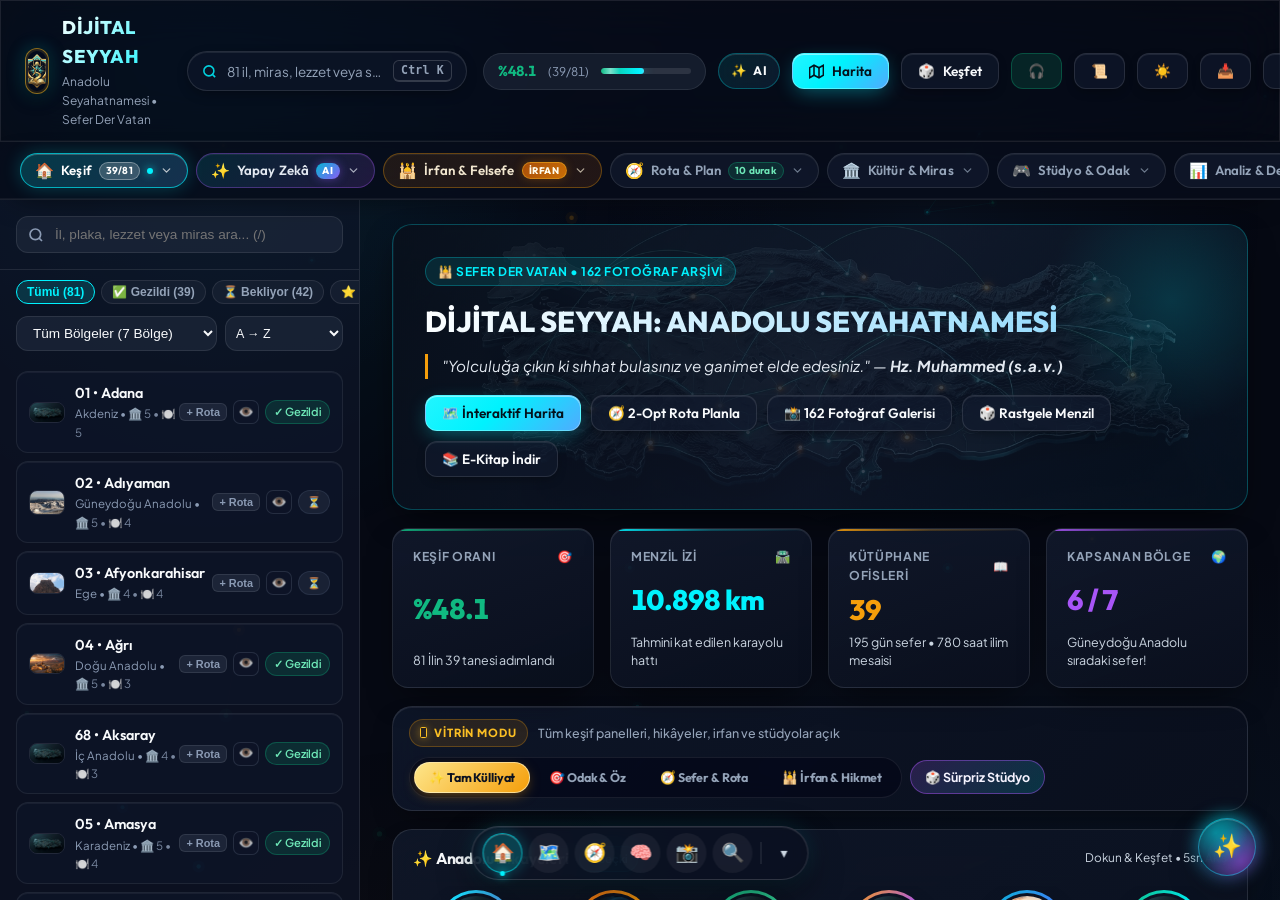
==== commit 53feb543: "feat(wave-12): add reading progress bar, quick-share & scroll-top dock, plate keyboard nav, print PD" ====
--- a/index.html
+++ b/index.html
@@ -35,7 +35,7 @@
   <link rel="stylesheet" href="css/wave7-irfan-aesthetic.css?v=32">
   <link rel="stylesheet" href="css/wave8-magnum-opus.css?v=32">
   <link rel="stylesheet" href="css/wave9-encyclopedia.css?v=32">
-  <link rel="stylesheet" href="css/wave10-ux-polish.css?v=35">
+  <link rel="stylesheet" href="css/wave10-ux-polish.css?v=36">
   <link rel="stylesheet" href="css/mobile-responsive-fix.css?v=32">
 </head>
 <body>
@@ -283,7 +283,7 @@
   <!-- Data Module, Interactive Feature Modules & SPA Application Engine -->
   <script src="web_data.js?v=32"></script>
   <script src="js/ai-core.js?v=32"></script>
-  <script src="js/command-palette.js?v=32"></script>
+  <script src="js/command-palette.js?v=36"></script>
   <script src="js/city-compare.js?v=32"></script>
   <script src="js/gastronomy-atlas.js?v=32"></script>
   <script src="js/library-directory.js?v=32"></script>
@@ -362,6 +362,7 @@
   <script src="js/reading-highlights-notes.js?v=32"></script>
   <script src="js/monument-lightbox-ux.js?v=35"></script>
   <script src="js/data-vault-sync.js?v=35"></script>
+  <script src="js/reading-ux-pro.js?v=36"></script>
   <script src="app.js?v=33"></script>
 </body>
 </html>
--- a/css/wave10-ux-polish.css
+++ b/css/wave10-ux-polish.css
@@ -391,3 +391,122 @@
     grid-template-columns: 1fr;
   }
 }
+
+/* ==========================================================================
+   Live Reading Progress Hairline & Quick-Float Scroll/Share Dock
+   ========================================================================== */
+.seyyah-reading-progress {
+  position: fixed;
+  top: 0;
+  left: 0;
+  height: 3px;
+  width: 0%;
+  z-index: 10500;
+  background: linear-gradient(90deg, #38bdf8, #818cf8, #f59e0b);
+  box-shadow: 0 0 12px rgba(56, 189, 248, 0.7);
+  opacity: 0;
+  pointer-events: none;
+  transition: width 0.12s linear, opacity 0.25s ease;
+}
+
+.seyyah-reading-progress.visible {
+  opacity: 1;
+}
+
+.seyyah-quick-float-dock {
+  position: fixed;
+  right: 22px;
+  bottom: 92px;
+  z-index: 9400;
+  display: flex;
+  flex-direction: column;
+  gap: 8px;
+  opacity: 0;
+  transform: translateY(14px);
+  pointer-events: none;
+  transition: opacity 0.24s ease, transform 0.24s cubic-bezier(0.22, 1, 0.36, 1);
+}
+
+.seyyah-quick-float-dock.visible {
+  opacity: 1;
+  transform: translateY(0);
+  pointer-events: auto;
+}
+
+.seyyah-float-pill {
+  width: 42px;
+  height: 42px;
+  border-radius: 50%;
+  border: 1px solid rgba(56, 189, 248, 0.35);
+  background: rgba(15, 23, 42, 0.84);
+  backdrop-filter: blur(12px);
+  -webkit-backdrop-filter: blur(12px);
+  color: #f8fafc;
+  font-size: 1rem;
+  font-weight: 700;
+  display: flex;
+  align-items: center;
+  justify-content: center;
+  cursor: pointer;
+  box-shadow: 0 8px 24px rgba(0, 0, 0, 0.35);
+  transition: transform 0.2s ease, background 0.2s ease, border-color 0.2s ease;
+}
+
+.seyyah-float-pill:hover {
+  transform: translateY(-2px) scale(1.06);
+  background: rgba(56, 189, 248, 0.28);
+  border-color: rgba(56, 189, 248, 0.75);
+}
+
+/* ==========================================================================
+   Editorial Print / Save-as-PDF Stylesheet
+   ========================================================================== */
+@media print {
+  header,
+  aside,
+  nav,
+  .sidebar,
+  .module-nav-strip,
+  .sidebar-backdrop,
+  .toast-container,
+  .modal-overlay,
+  .monument-lb-overlay,
+  .vault-modal-overlay,
+  .seyyah-reading-progress,
+  .seyyah-quick-float-dock,
+  #floating-ai-copilot,
+  .floating-ai-orb,
+  .mobile-bottom-dock {
+    display: none !important;
+  }
+
+  html,
+  body,
+  .app-container,
+  .main-layout,
+  #viewport-content {
+    background: #ffffff !important;
+    color: #0f172a !important;
+    height: auto !important;
+    overflow: visible !important;
+    width: 100% !important;
+    margin: 0 !important;
+    padding: 0 !important;
+    box-shadow: none !important;
+  }
+
+  .glass,
+  .glass-card,
+  .detail-card {
+    background: #ffffff !important;
+    color: #0f172a !important;
+    border: 1px solid #cbd5e1 !important;
+    box-shadow: none !important;
+    break-inside: avoid;
+  }
+
+  img {
+    max-width: 100% !important;
+    page-break-inside: avoid;
+  }
+}
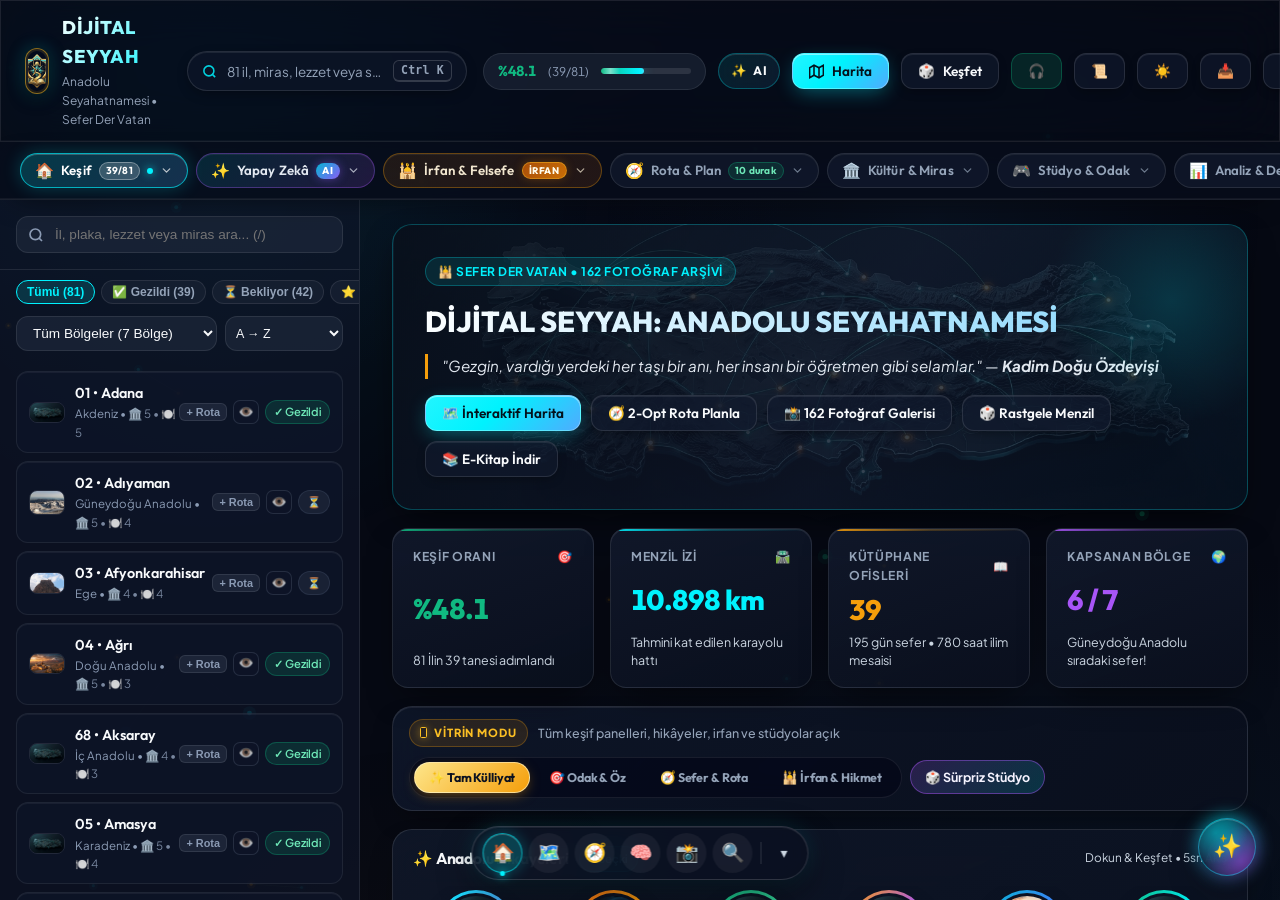
==== commit 5d2848dc: "feat(wave-13): add verified 86-monument catalog, City-Monuments Bridge with nearest-neighbor quick-j" ====
--- a/index.html
+++ b/index.html
@@ -35,7 +35,7 @@
   <link rel="stylesheet" href="css/wave7-irfan-aesthetic.css?v=32">
   <link rel="stylesheet" href="css/wave8-magnum-opus.css?v=32">
   <link rel="stylesheet" href="css/wave9-encyclopedia.css?v=32">
-  <link rel="stylesheet" href="css/wave10-ux-polish.css?v=36">
+  <link rel="stylesheet" href="css/wave10-ux-polish.css?v=37">
   <link rel="stylesheet" href="css/mobile-responsive-fix.css?v=32">
 </head>
 <body>
@@ -155,7 +155,7 @@
       <button class="module-nav-btn" data-view="pomodoro">🍅 Kütüphane Odak</button>
       <button class="module-nav-btn" data-view="achievements">🏆 Başarımlar</button>
       <button class="module-nav-btn" data-view="bucketList">🎯 Hedefler</button>
-      <button class="module-nav-btn" data-view="photoWall">🖼️ 162 Mozaik</button>
+      <button class="module-nav-btn" data-view="photoWall">🖼️ 248 Mozaik</button>
       <button class="module-nav-btn" data-view="deepStats">📈 İleri Analitik</button>
       <button class="module-nav-btn" data-view="passport">🛂 Pasaport</button>
       <button class="module-nav-btn" data-view="unesco">🏛️ UNESCO (21)</button>
@@ -282,6 +282,7 @@
 
   <!-- Data Module, Interactive Feature Modules & SPA Application Engine -->
   <script src="web_data.js?v=32"></script>
+  <script src="js/monuments-catalog.js?v=37"></script>
   <script src="js/ai-core.js?v=32"></script>
   <script src="js/command-palette.js?v=36"></script>
   <script src="js/city-compare.js?v=32"></script>
@@ -323,7 +324,7 @@
   <script src="js/mobile-ux-polish.js?v=32"></script>
   <script src="js/pomodoro-library.js?v=32"></script>
   <script src="js/achievement-engine.js?v=32"></script>
-  <script src="js/photo-map-wall.js?v=32"></script>
+  <script src="js/photo-map-wall.js?v=37"></script>
   <script src="js/bucket-list.js?v=32"></script>
   <script src="js/stats-deep-analytics.js?v=32"></script>
   <script src="js/daily-hikmet-banner.js?v=32"></script>
@@ -363,6 +364,7 @@
   <script src="js/monument-lightbox-ux.js?v=35"></script>
   <script src="js/data-vault-sync.js?v=35"></script>
   <script src="js/reading-ux-pro.js?v=36"></script>
+  <script src="js/city-monuments-bridge.js?v=37"></script>
   <script src="app.js?v=33"></script>
 </body>
 </html>
--- a/css/wave10-ux-polish.css
+++ b/css/wave10-ux-polish.css
@@ -510,3 +510,164 @@
     page-break-inside: avoid;
   }
 }
+
+/* ==========================================================================
+   City Monuments Bridge & Neighbor Quick-Jump Strip
+   ========================================================================== */
+.city-bridge-section {
+  margin-top: 22px;
+  padding: 22px;
+  border-radius: 18px;
+  border: 1px solid rgba(56, 189, 248, 0.22);
+}
+
+.city-bridge-header {
+  display: flex;
+  align-items: flex-start;
+  justify-content: space-between;
+  gap: 12px;
+  margin-bottom: 16px;
+  flex-wrap: wrap;
+}
+
+.city-bridge-header h3 {
+  margin: 0 0 4px;
+  font-family: var(--font-heading, 'Outfit', sans-serif);
+  font-size: 1.12rem;
+  color: var(--text-primary, #f8fafc);
+}
+
+.city-bridge-sub {
+  margin: 0;
+  font-size: 0.82rem;
+  color: var(--text-secondary, #94a3b8);
+}
+
+.city-bridge-pill {
+  display: inline-flex;
+  align-items: center;
+  padding: 5px 11px;
+  border-radius: 999px;
+  background: rgba(56, 189, 248, 0.14);
+  border: 1px solid rgba(56, 189, 248, 0.3);
+  color: var(--accent-cyan, #38bdf8);
+  font-size: 0.76rem;
+  font-weight: 700;
+  white-space: nowrap;
+}
+
+.city-monuments-grid {
+  display: grid;
+  grid-template-columns: repeat(auto-fill, minmax(220px, 1fr));
+  gap: 14px;
+  margin-bottom: 18px;
+}
+
+.city-monument-card {
+  border-radius: 14px;
+  overflow: hidden;
+  background: rgba(15, 23, 42, 0.55);
+  border: 1px solid rgba(255, 255, 255, 0.1);
+  transition: transform 0.25s ease, border-color 0.25s ease;
+}
+
+.city-monument-card:hover {
+  transform: translateY(-3px);
+  border-color: rgba(56, 189, 248, 0.48);
+}
+
+.city-monument-img-wrap {
+  position: relative;
+  aspect-ratio: 16 / 10;
+  overflow: hidden;
+  background: #0f172a;
+}
+
+.city-monument-img-wrap img {
+  width: 100%;
+  height: 100%;
+  object-fit: cover;
+  display: block;
+}
+
+.city-monument-cat {
+  position: absolute;
+  top: 8px;
+  right: 8px;
+  padding: 3px 9px;
+  border-radius: 999px;
+  background: rgba(10, 15, 29, 0.82);
+  border: 1px solid rgba(255, 255, 255, 0.18);
+  color: #f8fafc;
+  font-size: 0.7rem;
+  font-weight: 700;
+  text-decoration: none;
+  backdrop-filter: blur(8px);
+  transition: background 0.2s ease, border-color 0.2s ease;
+}
+
+.city-monument-cat:hover {
+  background: rgba(56, 189, 248, 0.35);
+  border-color: rgba(56, 189, 248, 0.7);
+}
+
+.city-monument-body {
+  padding: 10px 12px;
+}
+
+.city-monument-body h4 {
+  margin: 0;
+  font-size: 0.88rem;
+  font-weight: 700;
+  color: var(--text-primary, #f8fafc);
+  line-height: 1.35;
+}
+
+.city-neighbors-wrap {
+  padding-top: 14px;
+  border-top: 1px solid rgba(255, 255, 255, 0.08);
+}
+
+.city-neighbors-label {
+  font-size: 0.78rem;
+  font-weight: 700;
+  color: var(--text-secondary, #94a3b8);
+  margin-bottom: 10px;
+}
+
+.city-neighbors-row {
+  display: flex;
+  flex-wrap: wrap;
+  gap: 8px;
+}
+
+.city-neighbor-chip {
+  display: inline-flex;
+  align-items: center;
+  gap: 8px;
+  padding: 7px 12px;
+  border-radius: 12px;
+  background: rgba(255, 255, 255, 0.05);
+  border: 1px solid rgba(255, 255, 255, 0.12);
+  color: var(--text-primary, #f8fafc);
+  font-size: 0.8rem;
+  text-decoration: none;
+  transition: all 0.2s ease;
+}
+
+.city-neighbor-chip.visited {
+  border-color: rgba(16, 185, 129, 0.35);
+  background: rgba(16, 185, 129, 0.08);
+}
+
+.city-neighbor-chip:hover {
+  transform: translateY(-1px);
+  border-color: rgba(56, 189, 248, 0.55);
+  background: rgba(56, 189, 248, 0.14);
+}
+
+.city-neighbor-chip small {
+  color: var(--accent-cyan, #38bdf8);
+  font-weight: 700;
+  font-size: 0.72rem;
+}
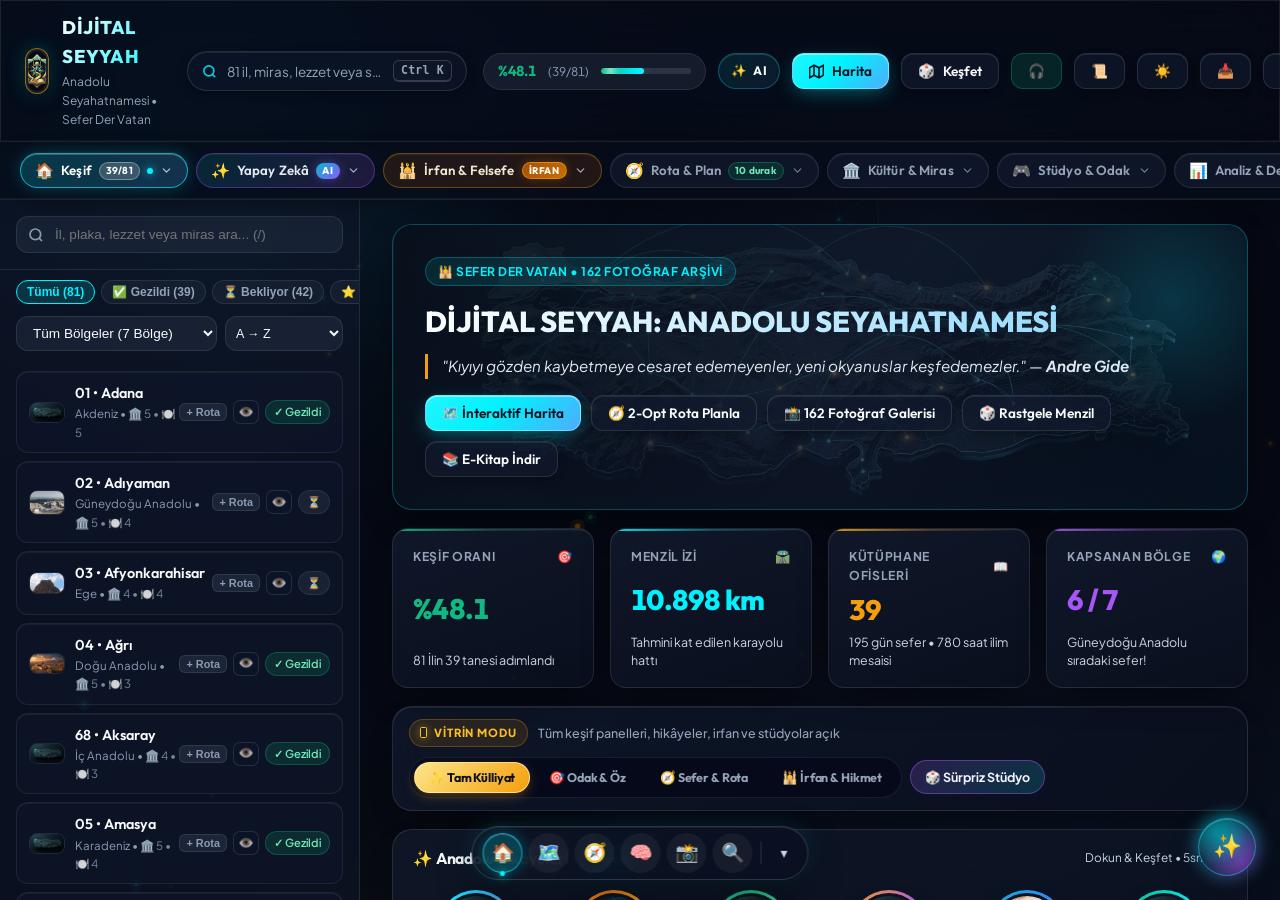
==== commit 8c725369: "feat(wave-14): index 86 monuments in Spotlight Ctrl+K & add Daily Featured Province + Monument dashb" ====
--- a/index.html
+++ b/index.html
@@ -35,7 +35,7 @@
   <link rel="stylesheet" href="css/wave7-irfan-aesthetic.css?v=32">
   <link rel="stylesheet" href="css/wave8-magnum-opus.css?v=32">
   <link rel="stylesheet" href="css/wave9-encyclopedia.css?v=32">
-  <link rel="stylesheet" href="css/wave10-ux-polish.css?v=37">
+  <link rel="stylesheet" href="css/wave10-ux-polish.css?v=38">
   <link rel="stylesheet" href="css/mobile-responsive-fix.css?v=32">
 </head>
 <body>
@@ -284,7 +284,7 @@
   <script src="web_data.js?v=32"></script>
   <script src="js/monuments-catalog.js?v=37"></script>
   <script src="js/ai-core.js?v=32"></script>
-  <script src="js/command-palette.js?v=36"></script>
+  <script src="js/command-palette.js?v=38"></script>
   <script src="js/city-compare.js?v=32"></script>
   <script src="js/gastronomy-atlas.js?v=32"></script>
   <script src="js/library-directory.js?v=32"></script>
@@ -365,6 +365,7 @@
   <script src="js/data-vault-sync.js?v=35"></script>
   <script src="js/reading-ux-pro.js?v=36"></script>
   <script src="js/city-monuments-bridge.js?v=37"></script>
+  <script src="js/daily-featured-showcase.js?v=38"></script>
   <script src="app.js?v=33"></script>
 </body>
 </html>
--- a/css/wave10-ux-polish.css
+++ b/css/wave10-ux-polish.css
@@ -671,3 +671,207 @@
   font-weight: 700;
   font-size: 0.72rem;
 }
+
+/* ==========================================================================
+   Daily Featured Province & Monument Showcase (Dashboard)
+   ========================================================================== */
+.daily-featured-wrap {
+  margin: 18px 0 22px;
+  padding: 18px 20px;
+  border-radius: 20px;
+  background: linear-gradient(145deg, rgba(15, 23, 42, 0.72), rgba(10, 15, 29, 0.84));
+  border: 1px solid rgba(56, 189, 248, 0.22);
+  box-shadow: 0 14px 36px rgba(0, 0, 0, 0.24);
+}
+
+.daily-featured-topbar {
+  display: flex;
+  align-items: center;
+  justify-content: space-between;
+  gap: 10px;
+  margin-bottom: 14px;
+  flex-wrap: wrap;
+}
+
+.daily-featured-heading {
+  display: flex;
+  align-items: center;
+  gap: 10px;
+}
+
+.daily-featured-tag {
+  font-family: var(--font-heading, 'Outfit', sans-serif);
+  font-weight: 800;
+  font-size: 0.95rem;
+  color: #f8fafc;
+}
+
+.daily-featured-date {
+  font-size: 0.76rem;
+  color: #94a3b8;
+  padding: 3px 10px;
+  border-radius: 999px;
+  background: rgba(255, 255, 255, 0.06);
+  border: 1px solid rgba(255, 255, 255, 0.1);
+}
+
+.daily-featured-shuffle {
+  padding: 6px 12px;
+  border-radius: 10px;
+  border: 1px solid rgba(245, 158, 11, 0.4);
+  background: rgba(245, 158, 11, 0.14);
+  color: #fef3c7;
+  font-size: 0.78rem;
+  font-weight: 700;
+  cursor: pointer;
+  transition: all 0.2s ease;
+}
+
+.daily-featured-shuffle:hover {
+  background: rgba(245, 158, 11, 0.28);
+  transform: translateY(-1px);
+}
+
+.daily-featured-grid {
+  display: grid;
+  grid-template-columns: repeat(2, minmax(0, 1fr));
+  gap: 16px;
+}
+
+.daily-featured-card {
+  display: grid;
+  grid-template-columns: 168px 1fr;
+  gap: 14px;
+  border-radius: 16px;
+  overflow: hidden;
+  background: rgba(255, 255, 255, 0.04);
+  border: 1px solid rgba(255, 255, 255, 0.1);
+  transition: border-color 0.22s ease, transform 0.22s ease;
+}
+
+.daily-featured-card:hover {
+  border-color: rgba(56, 189, 248, 0.45);
+  transform: translateY(-2px);
+}
+
+.daily-featured-card.monument-accent:hover {
+  border-color: rgba(245, 158, 11, 0.5);
+}
+
+.daily-featured-media {
+  position: relative;
+  min-height: 146px;
+  background: #0f172a;
+}
+
+.daily-featured-media img {
+  width: 100%;
+  height: 100%;
+  object-fit: cover;
+  display: block;
+}
+
+.daily-featured-badge {
+  position: absolute;
+  left: 8px;
+  bottom: 8px;
+  padding: 3px 8px;
+  border-radius: 999px;
+  background: rgba(10, 15, 29, 0.84);
+  border: 1px solid rgba(56, 189, 248, 0.4);
+  color: #e0f2fe;
+  font-size: 0.68rem;
+  font-weight: 700;
+  backdrop-filter: blur(8px);
+}
+
+.daily-featured-badge.gold {
+  border-color: rgba(245, 158, 11, 0.5);
+  color: #fef3c7;
+}
+
+.daily-featured-info {
+  padding: 12px 14px 12px 0;
+  display: flex;
+  flex-direction: column;
+  gap: 6px;
+  min-width: 0;
+}
+
+.daily-featured-kicker {
+  font-size: 0.72rem;
+  font-weight: 700;
+  color: #38bdf8;
+}
+
+.daily-featured-card.monument-accent .daily-featured-kicker {
+  color: #fbbf24;
+}
+
+.daily-featured-info h3 {
+  margin: 0;
+  font-family: var(--font-heading, 'Outfit', sans-serif);
+  font-size: 1.05rem;
+  color: #f8fafc;
+  white-space: nowrap;
+  overflow: hidden;
+  text-overflow: ellipsis;
+}
+
+.daily-featured-info p {
+  margin: 0;
+  font-size: 0.78rem;
+  color: #94a3b8;
+  line-height: 1.45;
+  flex: 1;
+}
+
+.daily-featured-actions {
+  display: flex;
+  flex-wrap: wrap;
+  gap: 8px;
+  margin-top: 4px;
+}
+
+.daily-featured-link {
+  display: inline-flex;
+  align-items: center;
+  padding: 5px 11px;
+  border-radius: 9px;
+  background: rgba(56, 189, 248, 0.16);
+  border: 1px solid rgba(56, 189, 248, 0.35);
+  color: #e0f2fe;
+  font-size: 0.75rem;
+  font-weight: 700;
+  text-decoration: none;
+  transition: background 0.2s ease;
+}
+
+.daily-featured-link:hover {
+  background: rgba(56, 189, 248, 0.3);
+}
+
+.daily-featured-link.secondary {
+  background: rgba(255, 255, 255, 0.06);
+  border-color: rgba(255, 255, 255, 0.14);
+  color: #cbd5e1;
+}
+
+@media (max-width: 960px) {
+  .daily-featured-grid {
+    grid-template-columns: 1fr;
+  }
+}
+
+@media (max-width: 560px) {
+  .daily-featured-card {
+    grid-template-columns: 1fr;
+  }
+  .daily-featured-media {
+    aspect-ratio: 16 / 9;
+    min-height: 0;
+  }
+  .daily-featured-info {
+    padding: 0 14px 14px;
+  }
+}
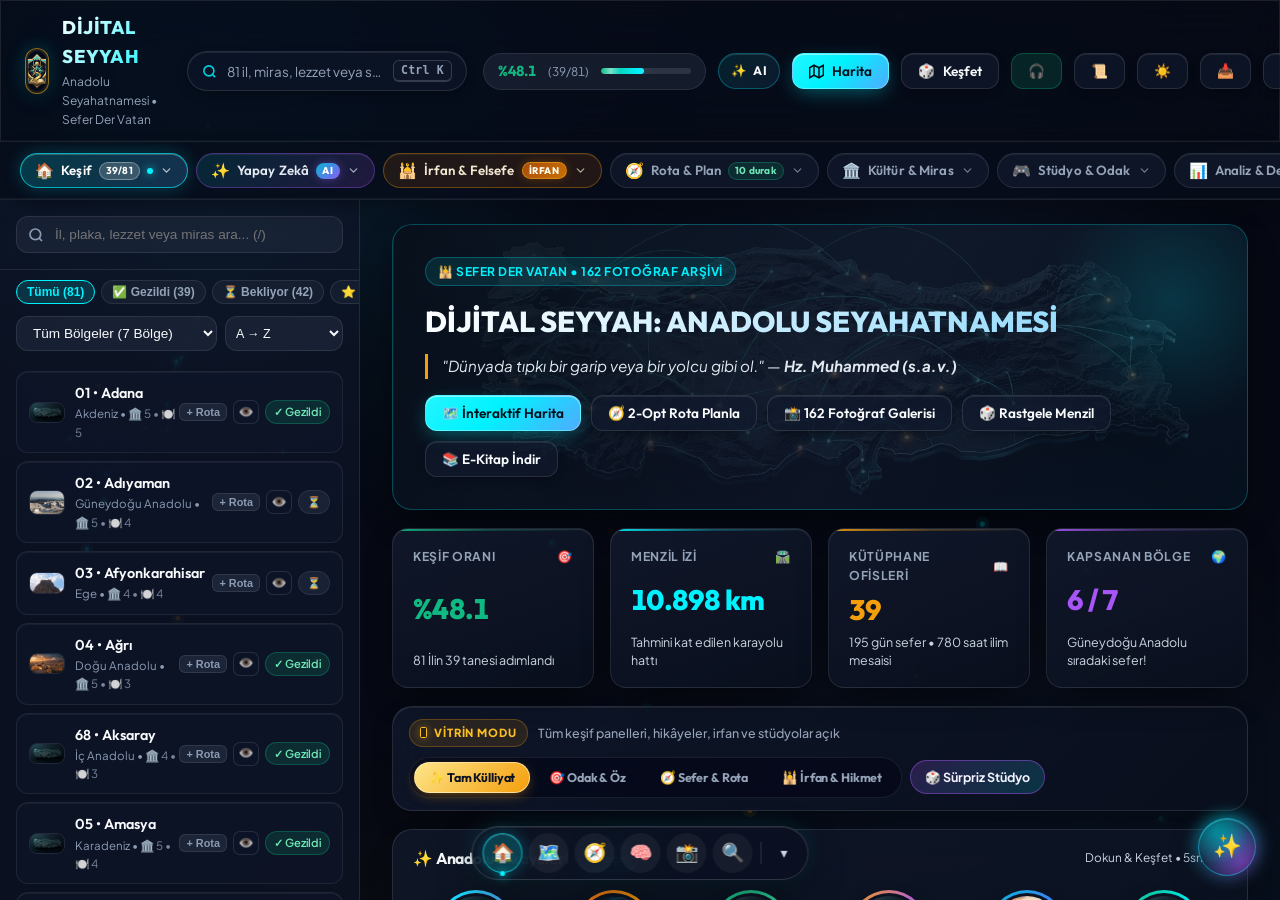
==== commit 7356c892: "feat(wave-15): add Dawarich-inspired Fog of War, Heatmap & TripTrail Bezier Route Replay studio with" ====
--- a/index.html
+++ b/index.html
@@ -35,7 +35,7 @@
   <link rel="stylesheet" href="css/wave7-irfan-aesthetic.css?v=32">
   <link rel="stylesheet" href="css/wave8-magnum-opus.css?v=32">
   <link rel="stylesheet" href="css/wave9-encyclopedia.css?v=32">
-  <link rel="stylesheet" href="css/wave10-ux-polish.css?v=38">
+  <link rel="stylesheet" href="css/wave10-ux-polish.css?v=39">
   <link rel="stylesheet" href="css/mobile-responsive-fix.css?v=32">
 </head>
 <body>
@@ -146,6 +146,7 @@
     <!-- Secondary Interactive Modules Navigation Strip -->
     <nav class="module-nav-strip" aria-label="Keşif Modülleri">
       <button class="module-nav-btn active" data-view="dashboard">🏠 Genel Bakış</button>
+      <button class="module-nav-btn" data-view="fogReplay">🌫️ Fog of War &amp; Replay</button>
       <button class="module-nav-btn" data-view="cinematicTour">🎬 Sinematik Tur</button>
       <button class="module-nav-btn" data-view="atlas">🗺️ Vektör Atlas</button>
       <button class="module-nav-btn" data-view="route">🧭 Rota &amp; GPX</button>
@@ -284,7 +285,7 @@
   <script src="web_data.js?v=32"></script>
   <script src="js/monuments-catalog.js?v=37"></script>
   <script src="js/ai-core.js?v=32"></script>
-  <script src="js/command-palette.js?v=38"></script>
+  <script src="js/command-palette.js?v=39"></script>
   <script src="js/city-compare.js?v=32"></script>
   <script src="js/gastronomy-atlas.js?v=32"></script>
   <script src="js/library-directory.js?v=32"></script>
@@ -366,6 +367,7 @@
   <script src="js/reading-ux-pro.js?v=36"></script>
   <script src="js/city-monuments-bridge.js?v=37"></script>
   <script src="js/daily-featured-showcase.js?v=38"></script>
-  <script src="app.js?v=33"></script>
+  <script src="js/fog-of-war-replay.js?v=39"></script>
+  <script src="app.js?v=39"></script>
 </body>
 </html>
--- a/css/wave10-ux-polish.css
+++ b/css/wave10-ux-polish.css
@@ -875,3 +875,321 @@
     padding: 0 14px 14px;
   }
 }
+
+/* ==========================================================================
+   Fog of War, Heatmap & Bezier Trip Replay Studio (Wave 15)
+   ========================================================================== */
+.fow-studio {
+  display: flex;
+  flex-direction: column;
+  gap: 16px;
+}
+
+.fow-header {
+  display: flex;
+  align-items: center;
+  justify-content: space-between;
+  gap: 18px;
+  padding: 20px 22px;
+  border-radius: 18px;
+  flex-wrap: wrap;
+}
+
+.fow-kicker {
+  display: inline-block;
+  font-size: 0.72rem;
+  font-weight: 800;
+  letter-spacing: 0.06em;
+  color: #38bdf8;
+  margin-bottom: 6px;
+}
+
+.fow-header h2 {
+  margin: 0 0 6px;
+  font-family: var(--font-heading, 'Outfit', sans-serif);
+  font-size: 1.45rem;
+  color: var(--text-primary, #f8fafc);
+}
+
+.fow-header p {
+  margin: 0;
+  font-size: 0.84rem;
+  color: var(--text-secondary, #94a3b8);
+  max-width: 640px;
+}
+
+.fow-kpi-row {
+  display: flex;
+  gap: 12px;
+  flex-wrap: wrap;
+}
+
+.fow-kpi {
+  padding: 10px 14px;
+  border-radius: 14px;
+  background: rgba(56, 189, 248, 0.08);
+  border: 1px solid rgba(56, 189, 248, 0.25);
+  text-align: center;
+  min-width: 96px;
+}
+
+.fow-kpi strong {
+  display: block;
+  font-family: var(--font-heading, 'Outfit', sans-serif);
+  font-size: 1.15rem;
+  color: #f8fafc;
+}
+
+.fow-kpi span {
+  font-size: 0.72rem;
+  color: #94a3b8;
+}
+
+.fow-toolbar {
+  display: flex;
+  align-items: center;
+  justify-content: space-between;
+  gap: 12px;
+  padding: 12px 16px;
+  border-radius: 16px;
+  flex-wrap: wrap;
+}
+
+.fow-layer-group,
+.fow-vehicle-group,
+.fow-export-group,
+.fow-playback-btns,
+.fow-speed-group {
+  display: flex;
+  align-items: center;
+  gap: 8px;
+  flex-wrap: wrap;
+}
+
+.fow-chip,
+.fow-vbtn,
+.fow-speed-btn,
+.fow-action-btn,
+.fow-play-btn {
+  padding: 7px 12px;
+  border-radius: 10px;
+  border: 1px solid rgba(255, 255, 255, 0.14);
+  background: rgba(255, 255, 255, 0.05);
+  color: #e2e8f0;
+  font-size: 0.78rem;
+  font-weight: 700;
+  cursor: pointer;
+  transition: all 0.18s ease;
+}
+
+.fow-chip.active,
+.fow-vbtn.active,
+.fow-speed-btn.active {
+  background: rgba(56, 189, 248, 0.24);
+  border-color: rgba(56, 189, 248, 0.65);
+  color: #ffffff;
+}
+
+.fow-action-btn {
+  background: rgba(16, 185, 129, 0.16);
+  border-color: rgba(16, 185, 129, 0.45);
+  color: #d1fae5;
+}
+
+.fow-action-btn.gold {
+  background: rgba(245, 158, 11, 0.18);
+  border-color: rgba(245, 158, 11, 0.5);
+  color: #fef3c7;
+}
+
+.fow-play-btn {
+  background: linear-gradient(135deg, #0284c7, #2563eb);
+  border-color: rgba(56, 189, 248, 0.6);
+  color: #ffffff;
+  min-width: 112px;
+}
+
+.fow-main-grid {
+  display: grid;
+  grid-template-columns: minmax(0, 1fr) 295px;
+  gap: 16px;
+  align-items: stretch;
+}
+
+.fow-canvas-card {
+  position: relative;
+  padding: 10px;
+  border-radius: 18px;
+  overflow: hidden;
+  display: flex;
+  align-items: center;
+  justify-content: center;
+}
+
+#fow-canvas {
+  display: block;
+  width: 100%;
+  border-radius: 12px;
+}
+
+.fow-canvas-tooltip {
+  position: absolute;
+  pointer-events: none;
+  padding: 7px 11px;
+  border-radius: 10px;
+  background: rgba(10, 15, 29, 0.92);
+  border: 1px solid rgba(56, 189, 248, 0.5);
+  color: #f8fafc;
+  font-size: 0.76rem;
+  display: flex;
+  flex-direction: column;
+  gap: 2px;
+  box-shadow: 0 10px 26px rgba(0, 0, 0, 0.45);
+  z-index: 6;
+}
+
+.fow-canvas-tooltip[hidden] {
+  display: none;
+}
+
+.fow-canvas-tooltip span {
+  font-size: 0.7rem;
+  color: #94a3b8;
+}
+
+.fow-recording-pill {
+  position: absolute;
+  top: 18px;
+  right: 18px;
+  padding: 5px 11px;
+  border-radius: 999px;
+  background: rgba(239, 68, 68, 0.9);
+  color: #ffffff;
+  font-size: 0.72rem;
+  font-weight: 800;
+  letter-spacing: 0.04em;
+  animation: pulse 1.2s infinite;
+}
+
+.fow-telemetry-card {
+  border-radius: 18px;
+  overflow: hidden;
+  display: flex;
+  flex-direction: column;
+  padding: 0;
+}
+
+.fow-tele-media {
+  position: relative;
+  aspect-ratio: 16 / 10;
+  background: #0f172a;
+}
+
+.fow-tele-media img {
+  width: 100%;
+  height: 100%;
+  object-fit: cover;
+  display: block;
+}
+
+.fow-tele-badge {
+  position: absolute;
+  left: 10px;
+  bottom: 10px;
+  padding: 4px 10px;
+  border-radius: 999px;
+  background: rgba(10, 15, 29, 0.86);
+  border: 1px solid rgba(56, 189, 248, 0.45);
+  color: #e0f2fe;
+  font-size: 0.7rem;
+  font-weight: 800;
+}
+
+.fow-tele-body {
+  padding: 14px 16px 16px;
+  display: flex;
+  flex-direction: column;
+  gap: 8px;
+  flex: 1;
+}
+
+.fow-tele-step {
+  font-size: 0.72rem;
+  font-weight: 800;
+  color: #fbbf24;
+  letter-spacing: 0.05em;
+}
+
+.fow-tele-body h3 {
+  margin: 0;
+  font-family: var(--font-heading, 'Outfit', sans-serif);
+  font-size: 1.2rem;
+  color: #f8fafc;
+}
+
+.fow-tele-quote {
+  margin: 0;
+  font-size: 0.78rem;
+  color: #94a3b8;
+  font-style: italic;
+  line-height: 1.45;
+  flex: 1;
+}
+
+.fow-tele-metrics {
+  display: grid;
+  grid-template-columns: 1fr 1fr;
+  gap: 8px;
+  padding: 10px 0;
+  border-top: 1px solid rgba(255, 255, 255, 0.08);
+  border-bottom: 1px solid rgba(255, 255, 255, 0.08);
+}
+
+.fow-tele-metrics small {
+  display: block;
+  font-size: 0.68rem;
+  color: #94a3b8;
+}
+
+.fow-tele-metrics strong {
+  font-size: 0.92rem;
+  color: #38bdf8;
+}
+
+.fow-open-city-btn {
+  width: 100%;
+  padding: 9px 12px;
+  border-radius: 10px;
+  border: 1px solid rgba(56, 189, 248, 0.45);
+  background: rgba(56, 189, 248, 0.16);
+  color: #e0f2fe;
+  font-size: 0.8rem;
+  font-weight: 700;
+  cursor: pointer;
+}
+
+.fow-open-city-btn:hover {
+  background: rgba(56, 189, 248, 0.3);
+}
+
+.fow-timeline-bar {
+  display: flex;
+  align-items: center;
+  gap: 14px;
+  padding: 12px 16px;
+  border-radius: 16px;
+  flex-wrap: wrap;
+}
+
+.fow-scrubber {
+  flex: 1;
+  min-width: 180px;
+  accent-color: #38bdf8;
+  cursor: pointer;
+}
+
+@media (max-width: 980px) {
+  .fow-main-grid {
+    grid-template-columns: 1fr;
+  }
+}
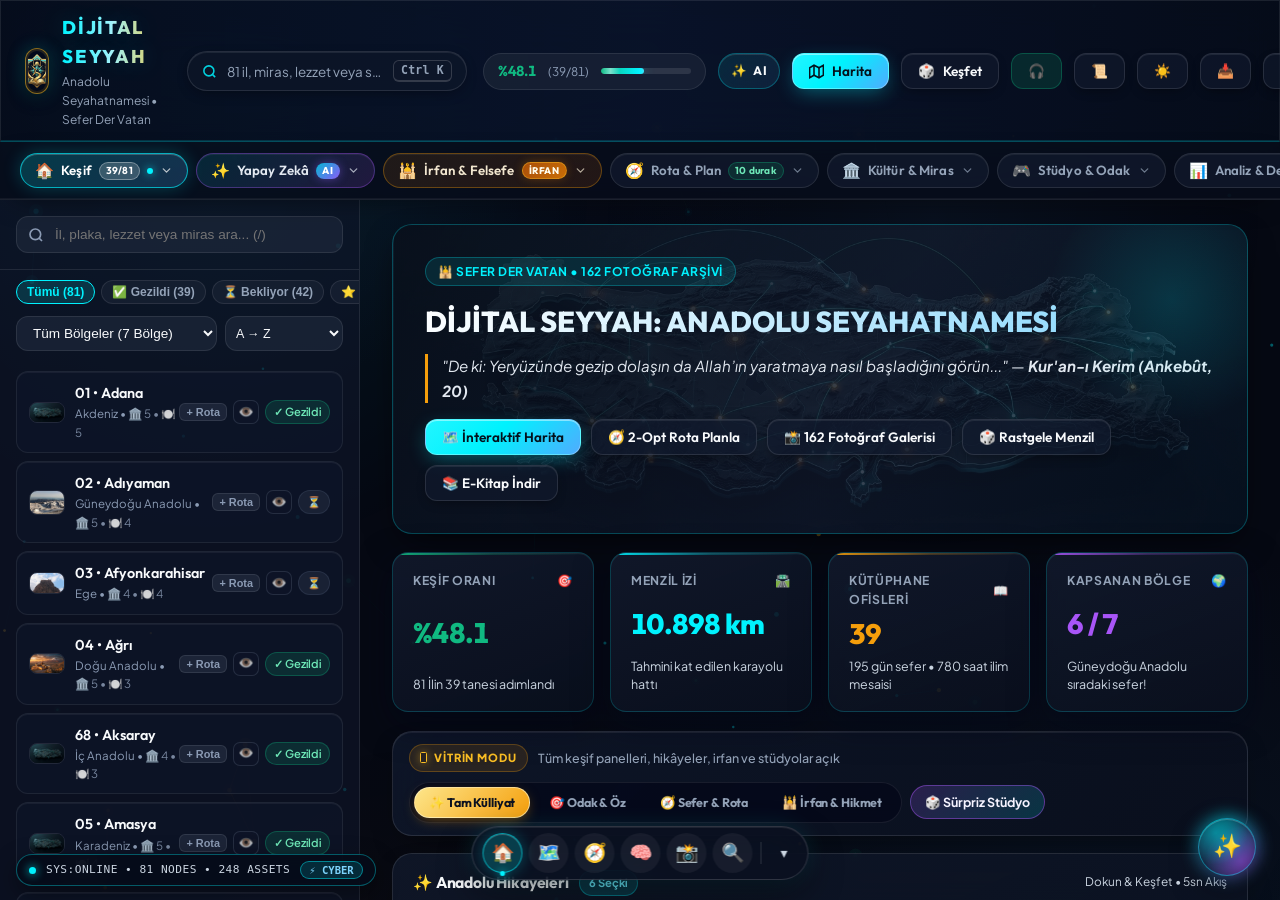
==== commit 3a9bfab5: "feat(wave-16): Cyber-Anatolia 2099 futuristic overhaul — 3D Holographic Globe & Orbital Arcs studio," ====
--- a/index.html
+++ b/index.html
@@ -36,6 +36,7 @@
   <link rel="stylesheet" href="css/wave8-magnum-opus.css?v=32">
   <link rel="stylesheet" href="css/wave9-encyclopedia.css?v=32">
   <link rel="stylesheet" href="css/wave10-ux-polish.css?v=39">
+  <link rel="stylesheet" href="css/wave11-futuristic-hud.css?v=40">
   <link rel="stylesheet" href="css/mobile-responsive-fix.css?v=32">
 </head>
 <body>
@@ -146,6 +147,7 @@
     <!-- Secondary Interactive Modules Navigation Strip -->
     <nav class="module-nav-strip" aria-label="Keşif Modülleri">
       <button class="module-nav-btn active" data-view="dashboard">🏠 Genel Bakış</button>
+      <button class="module-nav-btn" data-view="holoGlobe">🌐 3D Hologram Küre</button>
       <button class="module-nav-btn" data-view="fogReplay">🌫️ Fog of War &amp; Replay</button>
       <button class="module-nav-btn" data-view="cinematicTour">🎬 Sinematik Tur</button>
       <button class="module-nav-btn" data-view="atlas">🗺️ Vektör Atlas</button>
@@ -285,7 +287,7 @@
   <script src="web_data.js?v=32"></script>
   <script src="js/monuments-catalog.js?v=37"></script>
   <script src="js/ai-core.js?v=32"></script>
-  <script src="js/command-palette.js?v=39"></script>
+  <script src="js/command-palette.js?v=40"></script>
   <script src="js/city-compare.js?v=32"></script>
   <script src="js/gastronomy-atlas.js?v=32"></script>
   <script src="js/library-directory.js?v=32"></script>
@@ -368,6 +370,8 @@
   <script src="js/city-monuments-bridge.js?v=37"></script>
   <script src="js/daily-featured-showcase.js?v=38"></script>
   <script src="js/fog-of-war-replay.js?v=39"></script>
-  <script src="app.js?v=39"></script>
+  <script src="js/holo-globe-3d.js?v=40"></script>
+  <script src="js/futuristic-fx-engine.js?v=40"></script>
+  <script src="app.js?v=40"></script>
 </body>
 </html>
--- a/css/wave11-futuristic-hud.css
+++ b/css/wave11-futuristic-hud.css
@@ -0,0 +1,386 @@
+/* ==========================================================================
+   Wave 11 — CYBER-ANATOLIA 2099 FUTURISTIC HUD & HOLOGRAPHIC DESIGN SYSTEM
+   Activates when body.cyber-mode is enabled (default on dark theme; toggle Alt+F)
+   ========================================================================== */
+
+/* Ambient Deep-Space Neural Constellation Canvas */
+#cyber-bg-canvas {
+  position: fixed;
+  inset: 0;
+  width: 100vw;
+  height: 100vh;
+  z-index: 0;
+  pointer-events: none;
+  opacity: 0;
+  transition: opacity 0.6s ease;
+}
+
+body.cyber-mode:not([data-theme="light"]) #cyber-bg-canvas {
+  opacity: 0.55;
+}
+
+/* Pointer Holographic Spotlight Aura (Desktop Only) */
+#cyber-cursor-aura {
+  position: fixed;
+  top: 0;
+  left: 0;
+  width: 420px;
+  height: 420px;
+  margin-left: -210px;
+  margin-top: -210px;
+  border-radius: 50%;
+  pointer-events: none;
+  z-index: 1;
+  background: radial-gradient(circle, rgba(0, 242, 254, 0.10) 0%, rgba(129, 140, 248, 0.04) 42%, transparent 72%);
+  opacity: 0;
+  will-change: transform;
+  transition: opacity 0.35s ease;
+}
+
+body.cyber-mode:not([data-theme="light"]) #cyber-cursor-aura.active {
+  opacity: 1;
+}
+
+/* Futuristic Header & Glassmorphic Neon Borders */
+body.cyber-mode:not([data-theme="light"]) header.glass {
+  background: linear-gradient(90deg, rgba(6, 12, 26, 0.88), rgba(10, 20, 42, 0.84), rgba(6, 12, 26, 0.88));
+  border-bottom: 1px solid rgba(0, 242, 254, 0.28);
+  box-shadow: 0 6px 28px rgba(0, 242, 254, 0.08), inset 0 -1px 0 rgba(0, 242, 254, 0.16);
+}
+
+body.cyber-mode:not([data-theme="light"]) .logo-text h1 {
+  background: linear-gradient(90deg, #00f2fe 0%, #a5f3fc 45%, #fbbf24 100%);
+  -webkit-background-clip: text;
+  background-clip: text;
+  -webkit-text-fill-color: transparent;
+  letter-spacing: 0.09em;
+  text-shadow: 0 0 24px rgba(0, 242, 254, 0.22);
+}
+
+body.cyber-mode:not([data-theme="light"]) .glass-card {
+  position: relative;
+  border: 1px solid rgba(0, 242, 254, 0.18);
+  box-shadow: 0 12px 34px rgba(2, 6, 23, 0.52), inset 0 1px 0 rgba(255, 255, 255, 0.06);
+  transition: border-color 0.25s ease, box-shadow 0.25s ease, transform 0.25s ease;
+}
+
+body.cyber-mode:not([data-theme="light"]) .glass-card:hover {
+  border-color: rgba(0, 242, 254, 0.38);
+  box-shadow: 0 16px 42px rgba(0, 242, 254, 0.10), inset 0 1px 0 rgba(0, 242, 254, 0.18);
+}
+
+/* Futuristic Glowing Scrollbars */
+body.cyber-mode:not([data-theme="light"]) ::-webkit-scrollbar {
+  width: 7px;
+  height: 7px;
+}
+
+body.cyber-mode:not([data-theme="light"]) ::-webkit-scrollbar-track {
+  background: rgba(6, 11, 24, 0.7);
+}
+
+body.cyber-mode:not([data-theme="light"]) ::-webkit-scrollbar-thumb {
+  background: linear-gradient(180deg, rgba(0, 242, 254, 0.55), rgba(129, 140, 248, 0.55));
+  border-radius: 999px;
+}
+
+/* Futuristic Active Nav Pill Glow */
+body.cyber-mode:not([data-theme="light"]) .module-nav-btn.active {
+  background: linear-gradient(135deg, rgba(0, 242, 254, 0.22), rgba(129, 140, 248, 0.22));
+  border-color: rgba(0, 242, 254, 0.62);
+  box-shadow: 0 0 18px rgba(0, 242, 254, 0.22);
+}
+
+/* Live Cyber Telemetry Status Pill (Bottom-Left) */
+.cyber-hud-pill {
+  position: fixed;
+  left: 16px;
+  bottom: 14px;
+  z-index: 9300;
+  display: inline-flex;
+  align-items: center;
+  gap: 10px;
+  padding: 6px 12px;
+  border-radius: 999px;
+  background: rgba(5, 11, 24, 0.86);
+  border: 1px solid rgba(0, 242, 254, 0.34);
+  backdrop-filter: blur(12px);
+  -webkit-backdrop-filter: blur(12px);
+  color: #cbd5e1;
+  font-family: ui-monospace, SFMono-Regular, Menlo, Monaco, Consolas, monospace;
+  font-size: 0.7rem;
+  letter-spacing: 0.04em;
+  box-shadow: 0 8px 24px rgba(0, 0, 0, 0.4);
+}
+
+.cyber-hud-dot {
+  width: 7px;
+  height: 7px;
+  border-radius: 50%;
+  background: #00f2fe;
+  box-shadow: 0 0 10px #00f2fe;
+  animation: cyberPulse 1.8s ease-in-out infinite;
+}
+
+@keyframes cyberPulse {
+  0%, 100% { opacity: 1; transform: scale(1); }
+  50% { opacity: 0.45; transform: scale(0.82); }
+}
+
+.cyber-mode-toggle {
+  padding: 2px 8px;
+  border-radius: 999px;
+  border: 1px solid rgba(0, 242, 254, 0.45);
+  background: rgba(0, 242, 254, 0.14);
+  color: #7dd3fc;
+  font-family: inherit;
+  font-size: 0.66rem;
+  font-weight: 700;
+  cursor: pointer;
+  transition: all 0.2s ease;
+}
+
+.cyber-mode-toggle:hover {
+  background: rgba(0, 242, 254, 0.3);
+  color: #ffffff;
+}
+
+/* ==========================================================================
+   3D Holographic Globe Studio (#holoGlobe)
+   ========================================================================== */
+.holo-studio {
+  display: flex;
+  flex-direction: column;
+  gap: 16px;
+}
+
+.holo-header {
+  display: flex;
+  align-items: center;
+  justify-content: space-between;
+  gap: 16px;
+  padding: 20px 22px;
+  border-radius: 18px;
+  flex-wrap: wrap;
+}
+
+.holo-kicker {
+  display: inline-block;
+  font-family: ui-monospace, SFMono-Regular, Menlo, monospace;
+  font-size: 0.72rem;
+  font-weight: 800;
+  letter-spacing: 0.08em;
+  color: #00f2fe;
+  margin-bottom: 6px;
+}
+
+.holo-header h2 {
+  margin: 0 0 6px;
+  font-family: var(--font-heading, 'Outfit', sans-serif);
+  font-size: 1.48rem;
+  color: var(--text-primary, #f8fafc);
+}
+
+.holo-header p {
+  margin: 0;
+  font-size: 0.84rem;
+  color: var(--text-secondary, #94a3b8);
+  max-width: 620px;
+}
+
+.holo-controls-top {
+  display: flex;
+  gap: 8px;
+  flex-wrap: wrap;
+}
+
+.holo-btn,
+.holo-toggle {
+  padding: 8px 13px;
+  border-radius: 10px;
+  border: 1px solid rgba(0, 242, 254, 0.28);
+  background: rgba(0, 242, 254, 0.08);
+  color: #e0f2fe;
+  font-size: 0.78rem;
+  font-weight: 700;
+  cursor: pointer;
+  transition: all 0.2s ease;
+}
+
+.holo-btn.active,
+.holo-toggle.active {
+  background: rgba(0, 242, 254, 0.24);
+  border-color: rgba(0, 242, 254, 0.72);
+  color: #ffffff;
+  box-shadow: 0 0 14px rgba(0, 242, 254, 0.22);
+}
+
+.holo-btn.gold {
+  border-color: rgba(251, 191, 36, 0.45);
+  background: rgba(251, 191, 36, 0.14);
+  color: #fef3c7;
+}
+
+.holo-main-grid {
+  display: grid;
+  grid-template-columns: minmax(0, 1fr) 280px;
+  gap: 16px;
+  align-items: stretch;
+}
+
+.holo-viewport-card {
+  position: relative;
+  padding: 10px;
+  border-radius: 18px;
+  overflow: hidden;
+  display: flex;
+  align-items: center;
+  justify-content: center;
+  border: 1px solid rgba(0, 242, 254, 0.34);
+}
+
+#holo-globe-canvas {
+  display: block;
+  width: 100%;
+  border-radius: 12px;
+}
+
+.holo-hud-corner {
+  position: absolute;
+  font-family: ui-monospace, SFMono-Regular, Menlo, monospace;
+  font-size: 0.66rem;
+  letter-spacing: 0.06em;
+  color: rgba(0, 242, 254, 0.82);
+  background: rgba(3, 8, 20, 0.72);
+  padding: 4px 8px;
+  border-radius: 6px;
+  border: 1px solid rgba(0, 242, 254, 0.26);
+  pointer-events: none;
+}
+
+.holo-hud-corner.tl { top: 18px; left: 18px; }
+.holo-hud-corner.tr { top: 18px; right: 18px; }
+.holo-hud-corner.bl { bottom: 18px; left: 18px; }
+.holo-hud-corner.br { bottom: 18px; right: 18px; }
+
+.holo-tooltip {
+  position: absolute;
+  pointer-events: none;
+  padding: 7px 11px;
+  border-radius: 10px;
+  background: rgba(4, 10, 24, 0.94);
+  border: 1px solid rgba(0, 242, 254, 0.55);
+  color: #f8fafc;
+  font-size: 0.76rem;
+  display: flex;
+  flex-direction: column;
+  gap: 2px;
+  box-shadow: 0 10px 26px rgba(0, 0, 0, 0.55);
+  z-index: 8;
+}
+
+.holo-tooltip[hidden] { display: none; }
+.holo-tooltip span { font-size: 0.69rem; color: #7dd3fc; }
+
+.holo-side-panel {
+  padding: 18px;
+  border-radius: 18px;
+  display: flex;
+  flex-direction: column;
+  gap: 14px;
+}
+
+.holo-side-title {
+  font-family: var(--font-heading, 'Outfit', sans-serif);
+  font-weight: 800;
+  font-size: 1rem;
+  color: #00f2fe;
+}
+
+.holo-toggle-list {
+  display: flex;
+  flex-direction: column;
+  gap: 8px;
+}
+
+.holo-zoom-control {
+  display: flex;
+  flex-direction: column;
+  gap: 6px;
+  font-size: 0.78rem;
+  color: #cbd5e1;
+}
+
+.holo-zoom-control input {
+  width: 100%;
+  accent-color: #00f2fe;
+}
+
+.holo-selected-box {
+  padding: 12px 14px;
+  border-radius: 12px;
+  background: rgba(0, 242, 254, 0.06);
+  border: 1px solid rgba(0, 242, 254, 0.24);
+  flex: 1;
+}
+
+.holo-sel-kicker {
+  font-family: ui-monospace, SFMono-Regular, Menlo, monospace;
+  font-size: 0.66rem;
+  color: #fbbf24;
+  letter-spacing: 0.08em;
+  margin-bottom: 4px;
+}
+
+.holo-selected-box h3 {
+  margin: 0 0 6px;
+  font-size: 1.02rem;
+  color: #f8fafc;
+}
+
+.holo-selected-box p {
+  margin: 0;
+  font-size: 0.78rem;
+  color: #94a3b8;
+  line-height: 1.45;
+}
+
+.holo-legend {
+  display: flex;
+  flex-direction: column;
+  gap: 6px;
+  font-size: 0.74rem;
+  color: #cbd5e1;
+  padding-top: 10px;
+  border-top: 1px solid rgba(255, 255, 255, 0.08);
+}
+
+.holo-legend span {
+  display: flex;
+  align-items: center;
+  gap: 8px;
+}
+
+.holo-legend i {
+  width: 9px;
+  height: 9px;
+  border-radius: 50%;
+  display: inline-block;
+}
+
+@media (max-width: 960px) {
+  .holo-main-grid {
+    grid-template-columns: 1fr;
+  }
+  .cyber-hud-pill {
+    display: none;
+  }
+}
+
+@media print {
+  #cyber-bg-canvas,
+  #cyber-cursor-aura,
+  .cyber-hud-pill {
+    display: none !important;
+  }
+}
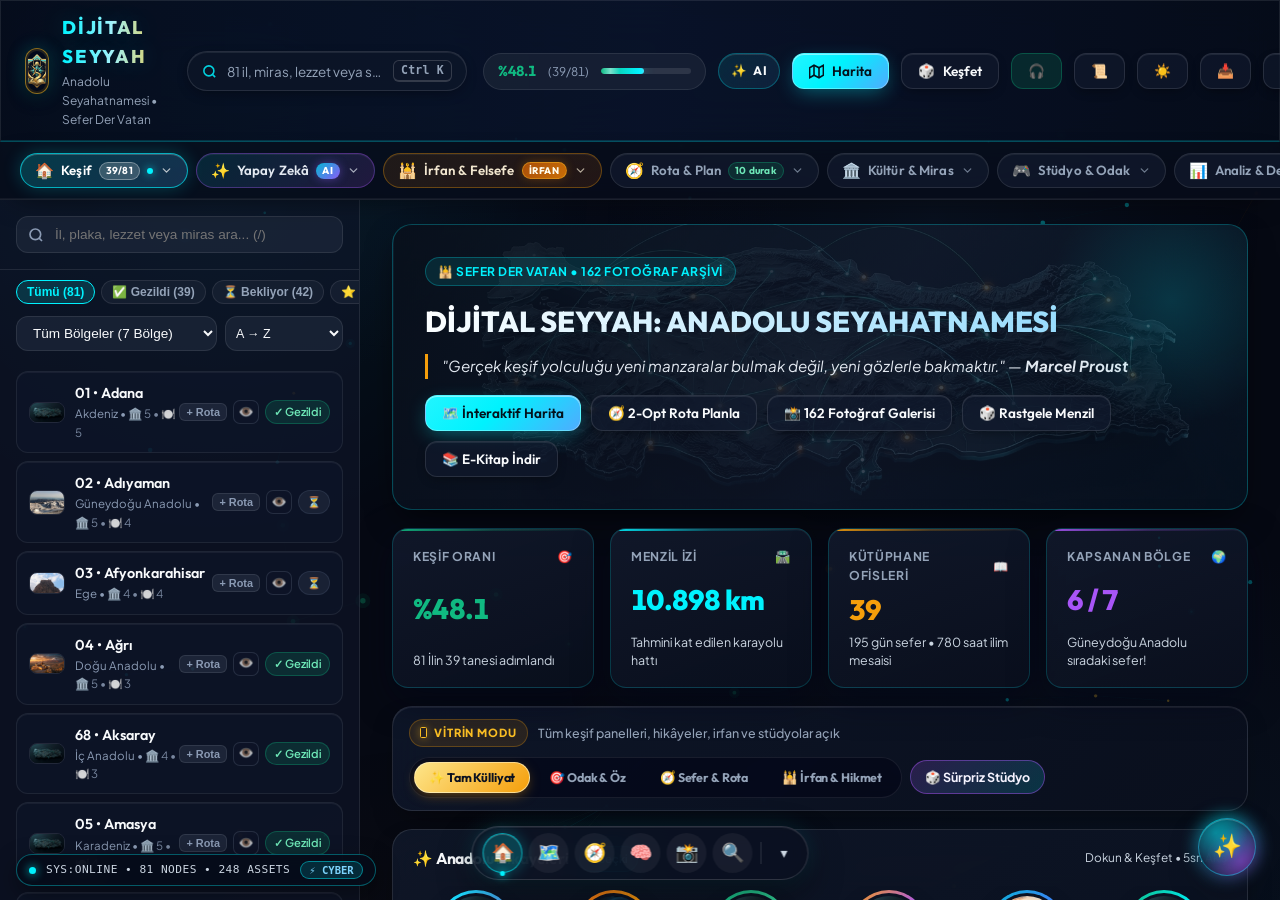
==== commit d0426ea7: "feat(wave-17): add Mission Control 2-Opt Expedition Matrix studio (#missionControl), schema.org JSON" ====
--- a/index.html
+++ b/index.html
@@ -14,6 +14,18 @@
   <meta property="og:type" content="website">
   <meta name="twitter:card" content="summary_large_image">
   <meta name="twitter:image" content="assets/og-cover.jpg">
+  <script type="application/ld+json">
+  {
+    "@context": "https://schema.org",
+    "@type": "WebApplication",
+    "name": "Dijital Seyyah — Anadolu Seyahatnamesi",
+    "url": "https://bahattinyunus.github.io/dijitalseyyah/",
+    "applicationCategory": "TravelApplication",
+    "operatingSystem": "Web, PWA",
+    "inLanguage": "tr",
+    "description": "81 il, 7 bölge, 259+ özgün görsel, 3D Hologram Küre, Fog of War & Bezier Sefer Replay, Sefer Komuta Merkezi ve 2-Opt rota optimizasyonu sunan interaktif Anadolu seyahatnamesi."
+  }
+  </script>
 
   <!-- Favicon, Manifest & Fonts -->
   <link rel="icon" href="assets/logo.svg" type="image/svg+xml">
@@ -36,7 +48,7 @@
   <link rel="stylesheet" href="css/wave8-magnum-opus.css?v=32">
   <link rel="stylesheet" href="css/wave9-encyclopedia.css?v=32">
   <link rel="stylesheet" href="css/wave10-ux-polish.css?v=39">
-  <link rel="stylesheet" href="css/wave11-futuristic-hud.css?v=40">
+  <link rel="stylesheet" href="css/wave11-futuristic-hud.css?v=41">
   <link rel="stylesheet" href="css/mobile-responsive-fix.css?v=32">
 </head>
 <body>
@@ -149,6 +161,7 @@
       <button class="module-nav-btn active" data-view="dashboard">🏠 Genel Bakış</button>
       <button class="module-nav-btn" data-view="holoGlobe">🌐 3D Hologram Küre</button>
       <button class="module-nav-btn" data-view="fogReplay">🌫️ Fog of War &amp; Replay</button>
+      <button class="module-nav-btn" data-view="missionControl">🎛️ Sefer Komuta</button>
       <button class="module-nav-btn" data-view="cinematicTour">🎬 Sinematik Tur</button>
       <button class="module-nav-btn" data-view="atlas">🗺️ Vektör Atlas</button>
       <button class="module-nav-btn" data-view="route">🧭 Rota &amp; GPX</button>
@@ -287,7 +300,7 @@
   <script src="web_data.js?v=32"></script>
   <script src="js/monuments-catalog.js?v=37"></script>
   <script src="js/ai-core.js?v=32"></script>
-  <script src="js/command-palette.js?v=40"></script>
+  <script src="js/command-palette.js?v=41"></script>
   <script src="js/city-compare.js?v=32"></script>
   <script src="js/gastronomy-atlas.js?v=32"></script>
   <script src="js/library-directory.js?v=32"></script>
@@ -371,7 +384,8 @@
   <script src="js/daily-featured-showcase.js?v=38"></script>
   <script src="js/fog-of-war-replay.js?v=39"></script>
   <script src="js/holo-globe-3d.js?v=40"></script>
+  <script src="js/mission-control-hud.js?v=41"></script>
   <script src="js/futuristic-fx-engine.js?v=40"></script>
-  <script src="app.js?v=40"></script>
+  <script src="app.js?v=41"></script>
 </body>
 </html>
--- a/css/wave11-futuristic-hud.css
+++ b/css/wave11-futuristic-hud.css
@@ -384,3 +384,379 @@
     display: none !important;
   }
 }
+
+/* ==========================================================================
+   Mission Control & Expedition Matrix Studio (#missionControl — Wave 17)
+   ========================================================================== */
+.mc-studio {
+  display: flex;
+  flex-direction: column;
+  gap: 16px;
+}
+
+.mc-header {
+  display: flex;
+  align-items: center;
+  justify-content: space-between;
+  gap: 16px;
+  padding: 20px 22px;
+  border-radius: 18px;
+  flex-wrap: wrap;
+}
+
+.mc-header h2 {
+  margin: 0 0 6px;
+  font-family: var(--font-heading, 'Outfit', sans-serif);
+  font-size: 1.45rem;
+  color: var(--text-primary, #f8fafc);
+}
+
+.mc-header p {
+  margin: 0;
+  font-size: 0.84rem;
+  color: var(--text-secondary, #94a3b8);
+  max-width: 620px;
+}
+
+.mc-origin-box {
+  display: flex;
+  flex-direction: column;
+  gap: 6px;
+  min-width: 210px;
+}
+
+.mc-origin-box label {
+  font-size: 0.74rem;
+  font-weight: 700;
+  color: #00f2fe;
+}
+
+.mc-origin-box select {
+  padding: 9px 12px;
+  border-radius: 10px;
+  border: 1px solid rgba(0, 242, 254, 0.35);
+  background: rgba(10, 18, 36, 0.9);
+  color: #f8fafc;
+  font-size: 0.84rem;
+  font-weight: 600;
+}
+
+.mc-regions-strip {
+  display: grid;
+  grid-template-columns: repeat(auto-fill, minmax(150px, 1fr));
+  gap: 10px;
+}
+
+.mc-reg-card {
+  display: flex;
+  flex-direction: column;
+  gap: 6px;
+  padding: 11px 12px;
+  border-radius: 14px;
+  border: 1px solid rgba(255, 255, 255, 0.1);
+  background: rgba(15, 23, 42, 0.65);
+  color: #e2e8f0;
+  text-align: left;
+  cursor: pointer;
+  transition: all 0.2s ease;
+}
+
+.mc-reg-card.active,
+.mc-reg-card:hover {
+  border-color: rgba(0, 242, 254, 0.6);
+  background: rgba(0, 242, 254, 0.12);
+}
+
+.mc-reg-top {
+  display: flex;
+  justify-content: space-between;
+  font-size: 0.78rem;
+  font-weight: 700;
+}
+
+.mc-reg-top strong {
+  color: #00f2fe;
+}
+
+.mc-reg-bar {
+  height: 5px;
+  border-radius: 999px;
+  background: rgba(255, 255, 255, 0.1);
+  overflow: hidden;
+}
+
+.mc-reg-bar span {
+  display: block;
+  height: 100%;
+  background: linear-gradient(90deg, #00f2fe, #34d399);
+}
+
+.mc-reg-card small {
+  font-size: 0.68rem;
+  color: #94a3b8;
+}
+
+.mc-main-grid {
+  display: grid;
+  grid-template-columns: minmax(0, 1fr) 310px;
+  gap: 16px;
+  align-items: start;
+}
+
+.mc-targets-panel,
+.mc-queue-panel {
+  padding: 18px;
+  border-radius: 18px;
+}
+
+.mc-panel-head {
+  display: flex;
+  align-items: center;
+  justify-content: space-between;
+  gap: 10px;
+  margin-bottom: 14px;
+  flex-wrap: wrap;
+}
+
+.mc-panel-head h3 {
+  margin: 0;
+  font-size: 1.02rem;
+  color: #f8fafc;
+}
+
+.mc-sort-pills {
+  display: flex;
+  gap: 6px;
+  flex-wrap: wrap;
+}
+
+.mc-targets-grid {
+  display: grid;
+  grid-template-columns: repeat(auto-fill, minmax(215px, 1fr));
+  gap: 12px;
+}
+
+.mc-target-card {
+  border-radius: 14px;
+  overflow: hidden;
+  background: rgba(15, 23, 42, 0.6);
+  border: 1px solid rgba(255, 255, 255, 0.1);
+  transition: transform 0.2s ease, border-color 0.2s ease;
+}
+
+.mc-target-card.queued {
+  border-color: rgba(16, 185, 129, 0.6);
+  box-shadow: 0 0 18px rgba(16, 185, 129, 0.14);
+}
+
+.mc-target-img {
+  position: relative;
+  aspect-ratio: 16 / 10;
+  background: #0f172a;
+}
+
+.mc-target-img img {
+  width: 100%;
+  height: 100%;
+  object-fit: cover;
+  display: block;
+}
+
+.mc-score-pill {
+  position: absolute;
+  top: 8px;
+  left: 8px;
+  padding: 3px 8px;
+  border-radius: 999px;
+  background: rgba(5, 11, 24, 0.85);
+  border: 1px solid rgba(0, 242, 254, 0.45);
+  color: #7dd3fc;
+  font-family: ui-monospace, SFMono-Regular, Menlo, monospace;
+  font-size: 0.66rem;
+  font-weight: 800;
+}
+
+.mc-target-body {
+  padding: 10px 12px;
+  display: flex;
+  flex-direction: column;
+  gap: 6px;
+}
+
+.mc-target-title {
+  display: flex;
+  justify-content: space-between;
+  align-items: center;
+  font-size: 0.86rem;
+  color: #f8fafc;
+}
+
+.mc-target-title span {
+  font-size: 0.72rem;
+  color: #00f2fe;
+  font-weight: 700;
+}
+
+.mc-target-meta {
+  font-size: 0.72rem;
+  color: #94a3b8;
+}
+
+.mc-target-actions {
+  display: flex;
+  align-items: center;
+  justify-content: space-between;
+  gap: 6px;
+  margin-top: 4px;
+}
+
+.mc-q-btn {
+  padding: 6px 10px;
+  border-radius: 8px;
+  border: 1px solid rgba(0, 242, 254, 0.4);
+  background: rgba(0, 242, 254, 0.14);
+  color: #e0f2fe;
+  font-size: 0.72rem;
+  font-weight: 700;
+  cursor: pointer;
+}
+
+.mc-q-btn.remove {
+  border-color: rgba(16, 185, 129, 0.55);
+  background: rgba(16, 185, 129, 0.2);
+  color: #d1fae5;
+}
+
+.mc-view-link {
+  font-size: 0.72rem;
+  color: #94a3b8;
+  text-decoration: none;
+  font-weight: 600;
+}
+
+.mc-view-link:hover {
+  color: #00f2fe;
+}
+
+.mc-queue-stats {
+  display: grid;
+  grid-template-columns: repeat(2, 1fr);
+  gap: 8px;
+  margin-bottom: 14px;
+}
+
+.mc-queue-stats > div {
+  padding: 9px 10px;
+  border-radius: 10px;
+  background: rgba(255, 255, 255, 0.04);
+  border: 1px solid rgba(255, 255, 255, 0.08);
+}
+
+.mc-queue-stats small {
+  display: block;
+  font-size: 0.68rem;
+  color: #94a3b8;
+}
+
+.mc-queue-stats strong {
+  font-size: 0.94rem;
+  color: #00f2fe;
+}
+
+.mc-queue-list {
+  display: flex;
+  flex-direction: column;
+  gap: 8px;
+  margin-bottom: 14px;
+  max-height: 360px;
+  overflow-y: auto;
+}
+
+.mc-queue-item {
+  display: flex;
+  align-items: center;
+  gap: 10px;
+  padding: 8px 10px;
+  border-radius: 10px;
+  background: rgba(255, 255, 255, 0.04);
+  border: 1px solid rgba(255, 255, 255, 0.08);
+}
+
+.mc-queue-item.origin {
+  border-color: rgba(251, 191, 36, 0.45);
+  background: rgba(251, 191, 36, 0.08);
+}
+
+.mc-step-num {
+  width: 24px;
+  height: 24px;
+  border-radius: 50%;
+  background: rgba(0, 242, 254, 0.16);
+  color: #7dd3fc;
+  display: flex;
+  align-items: center;
+  justify-content: center;
+  font-size: 0.72rem;
+  font-weight: 800;
+  flex-shrink: 0;
+}
+
+.mc-step-info {
+  flex: 1;
+  min-width: 0;
+}
+
+.mc-step-info strong {
+  display: block;
+  font-size: 0.82rem;
+  color: #f8fafc;
+}
+
+.mc-step-info small {
+  font-size: 0.7rem;
+  color: #94a3b8;
+}
+
+.mc-rm-x,
+.mc-clear-btn {
+  background: rgba(244, 63, 94, 0.14);
+  border: 1px solid rgba(244, 63, 94, 0.35);
+  color: #fda4af;
+  border-radius: 8px;
+  padding: 3px 8px;
+  font-size: 0.72rem;
+  cursor: pointer;
+}
+
+.mc-empty-queue {
+  font-size: 0.78rem;
+  color: #94a3b8;
+  line-height: 1.5;
+  padding: 14px;
+  border-radius: 12px;
+  border: 1px dashed rgba(255, 255, 255, 0.15);
+  text-align: center;
+}
+
+.mc-queue-actions {
+  display: flex;
+  flex-direction: column;
+  gap: 8px;
+}
+
+.mc-export-row {
+  display: grid;
+  grid-template-columns: 1fr 1fr;
+  gap: 8px;
+}
+
+.mc-export-row button:disabled {
+  opacity: 0.45;
+  cursor: not-allowed;
+}
+
+@media (max-width: 980px) {
+  .mc-main-grid {
+    grid-template-columns: 1fr;
+  }
+}
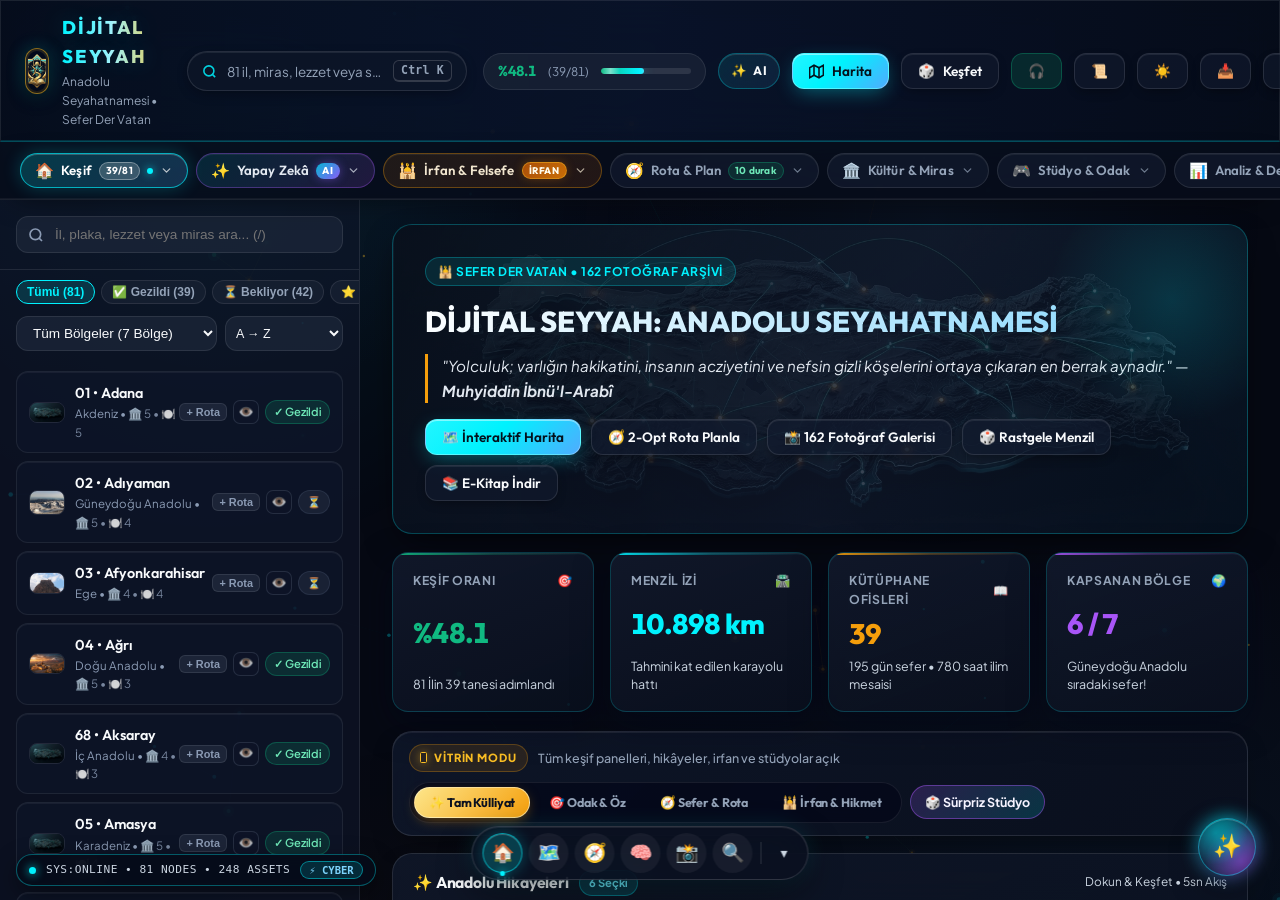
==== commit 6185062a: "fix(nav): expose 3D Hologram Globe, Fog of War & Mission Control in Mega-Nav (modern-nav-shell.js) a" ====
--- a/index.html
+++ b/index.html
@@ -47,7 +47,7 @@
   <link rel="stylesheet" href="css/wave7-irfan-aesthetic.css?v=32">
   <link rel="stylesheet" href="css/wave8-magnum-opus.css?v=32">
   <link rel="stylesheet" href="css/wave9-encyclopedia.css?v=32">
-  <link rel="stylesheet" href="css/wave10-ux-polish.css?v=39">
+  <link rel="stylesheet" href="css/wave10-ux-polish.css?v=42">
   <link rel="stylesheet" href="css/wave11-futuristic-hud.css?v=41">
   <link rel="stylesheet" href="css/mobile-responsive-fix.css?v=32">
 </head>
@@ -345,7 +345,7 @@
   <script src="js/stats-deep-analytics.js?v=32"></script>
   <script src="js/daily-hikmet-banner.js?v=32"></script>
   <script src="js/accessibility-pwa-pro.js?v=32"></script>
-  <script src="js/modern-nav-shell.js?v=32"></script>
+  <script src="js/modern-nav-shell.js?v=42"></script>
   <script src="js/ai-mood-discovery.js?v=32"></script>
   <script src="js/ai-journal-writer.js?v=32"></script>
   <script src="js/ai-city-vs-battle.js?v=32"></script>
@@ -381,7 +381,7 @@
   <script src="js/data-vault-sync.js?v=35"></script>
   <script src="js/reading-ux-pro.js?v=36"></script>
   <script src="js/city-monuments-bridge.js?v=37"></script>
-  <script src="js/daily-featured-showcase.js?v=38"></script>
+  <script src="js/daily-featured-showcase.js?v=42"></script>
   <script src="js/fog-of-war-replay.js?v=39"></script>
   <script src="js/holo-globe-3d.js?v=40"></script>
   <script src="js/mission-control-hud.js?v=41"></script>
--- a/css/wave10-ux-polish.css
+++ b/css/wave10-ux-polish.css
@@ -699,6 +699,13 @@
   gap: 10px;
 }
 
+.daily-featured-quickbar {
+  display: flex;
+  align-items: center;
+  gap: 8px;
+  flex-wrap: wrap;
+}
+
 .daily-featured-tag {
   font-family: var(--font-heading, 'Outfit', sans-serif);
   font-weight: 800;
